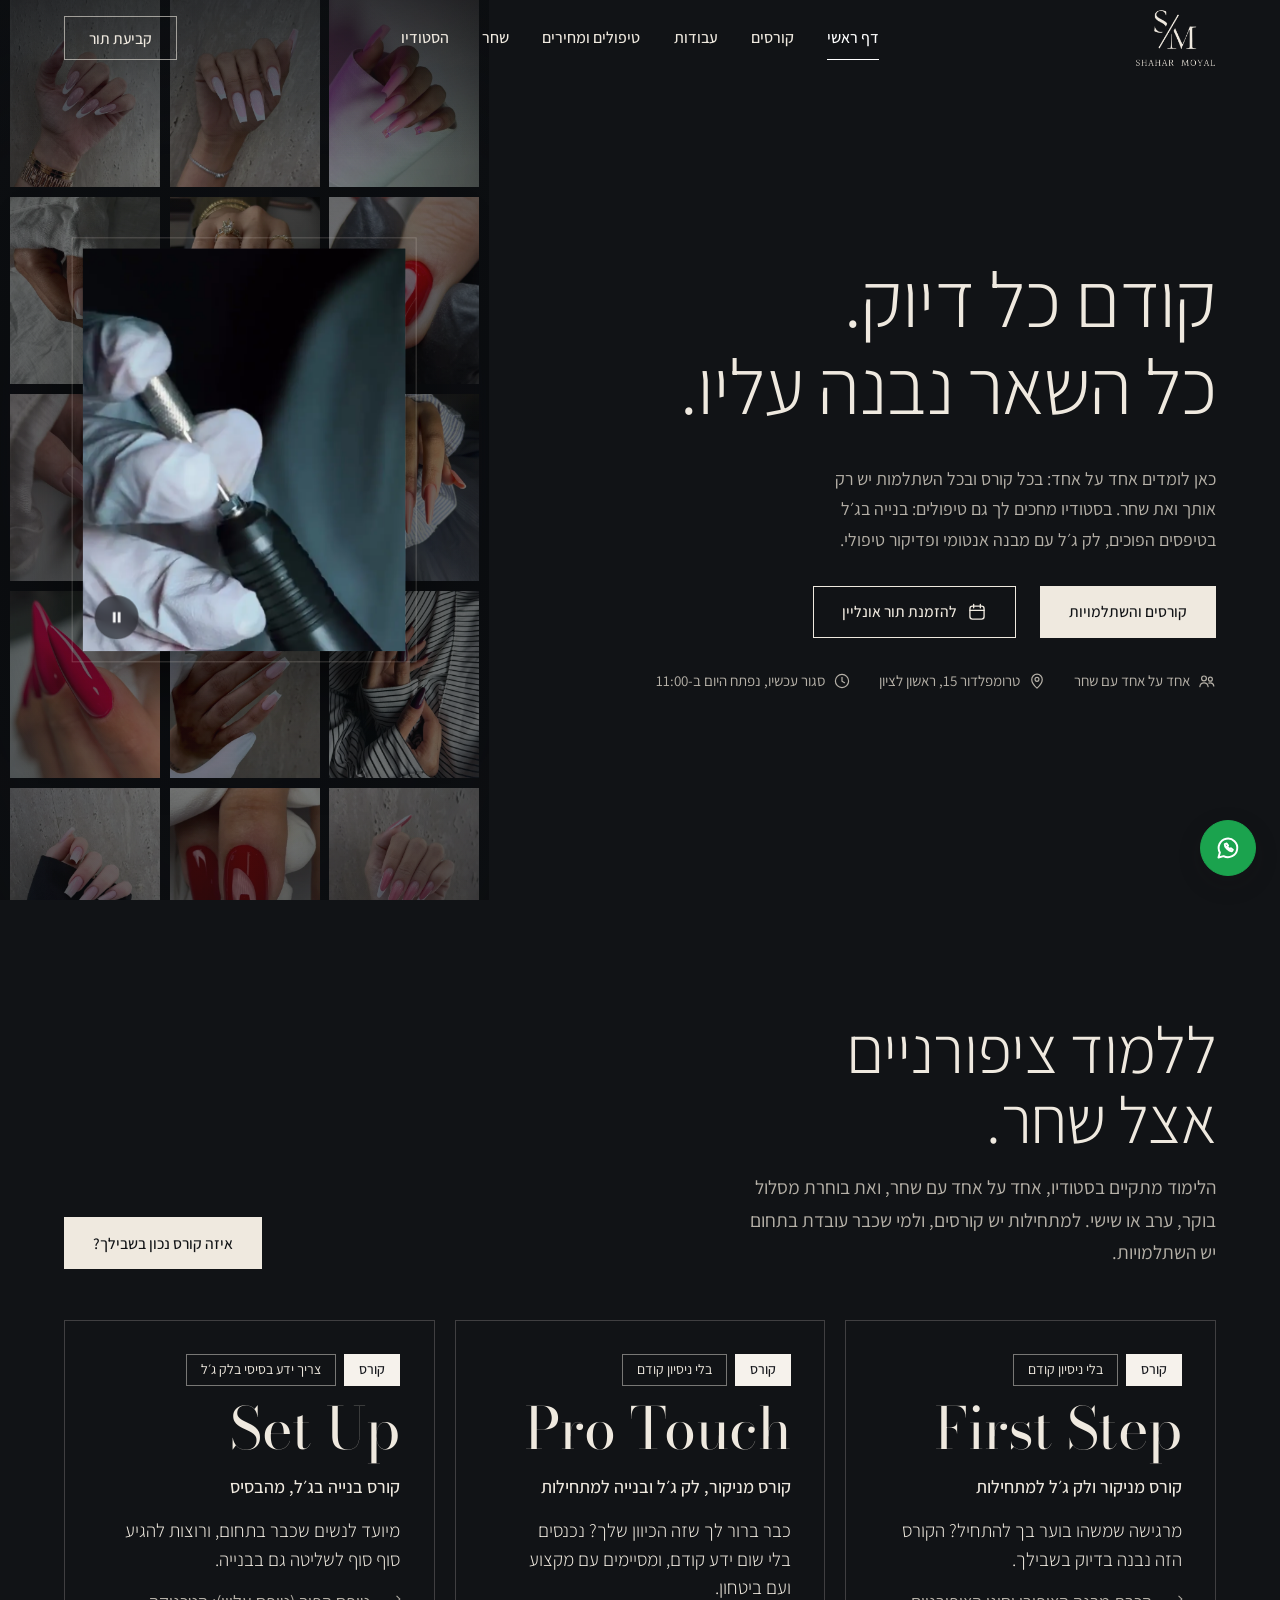
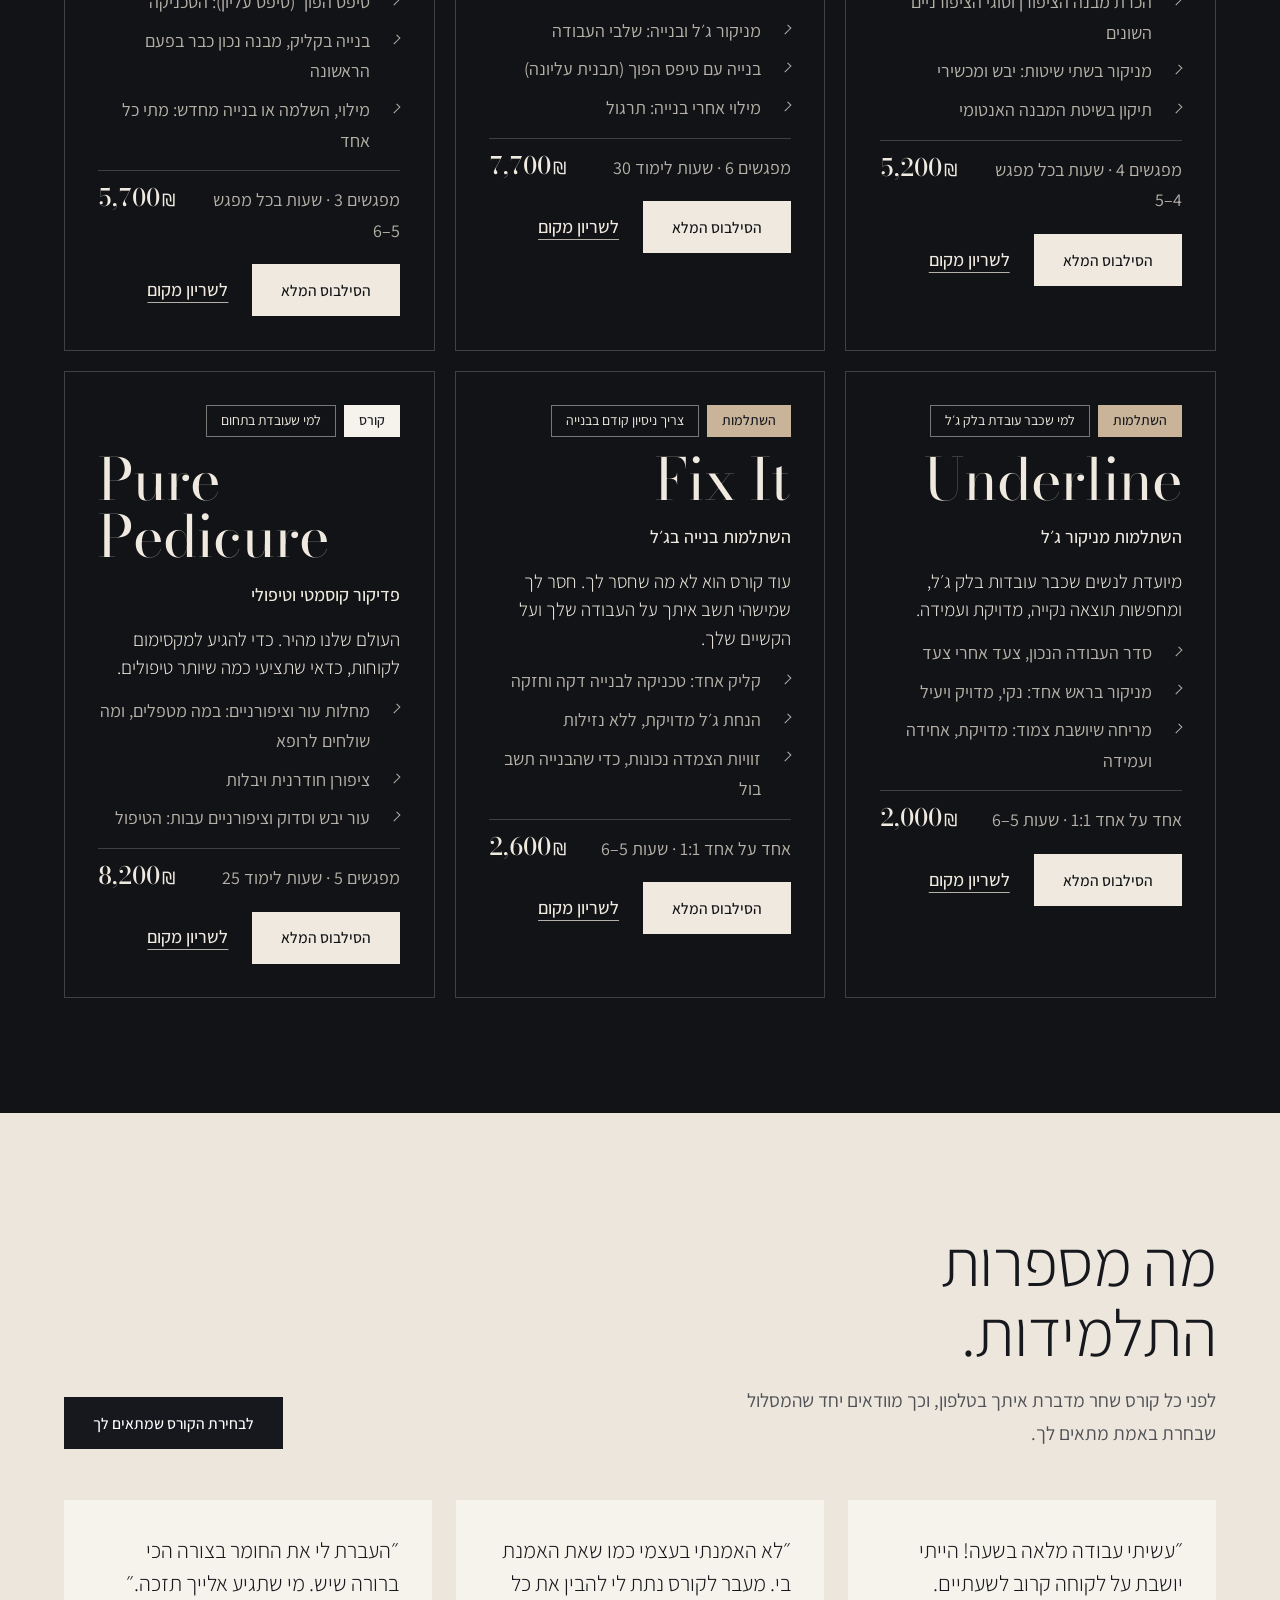
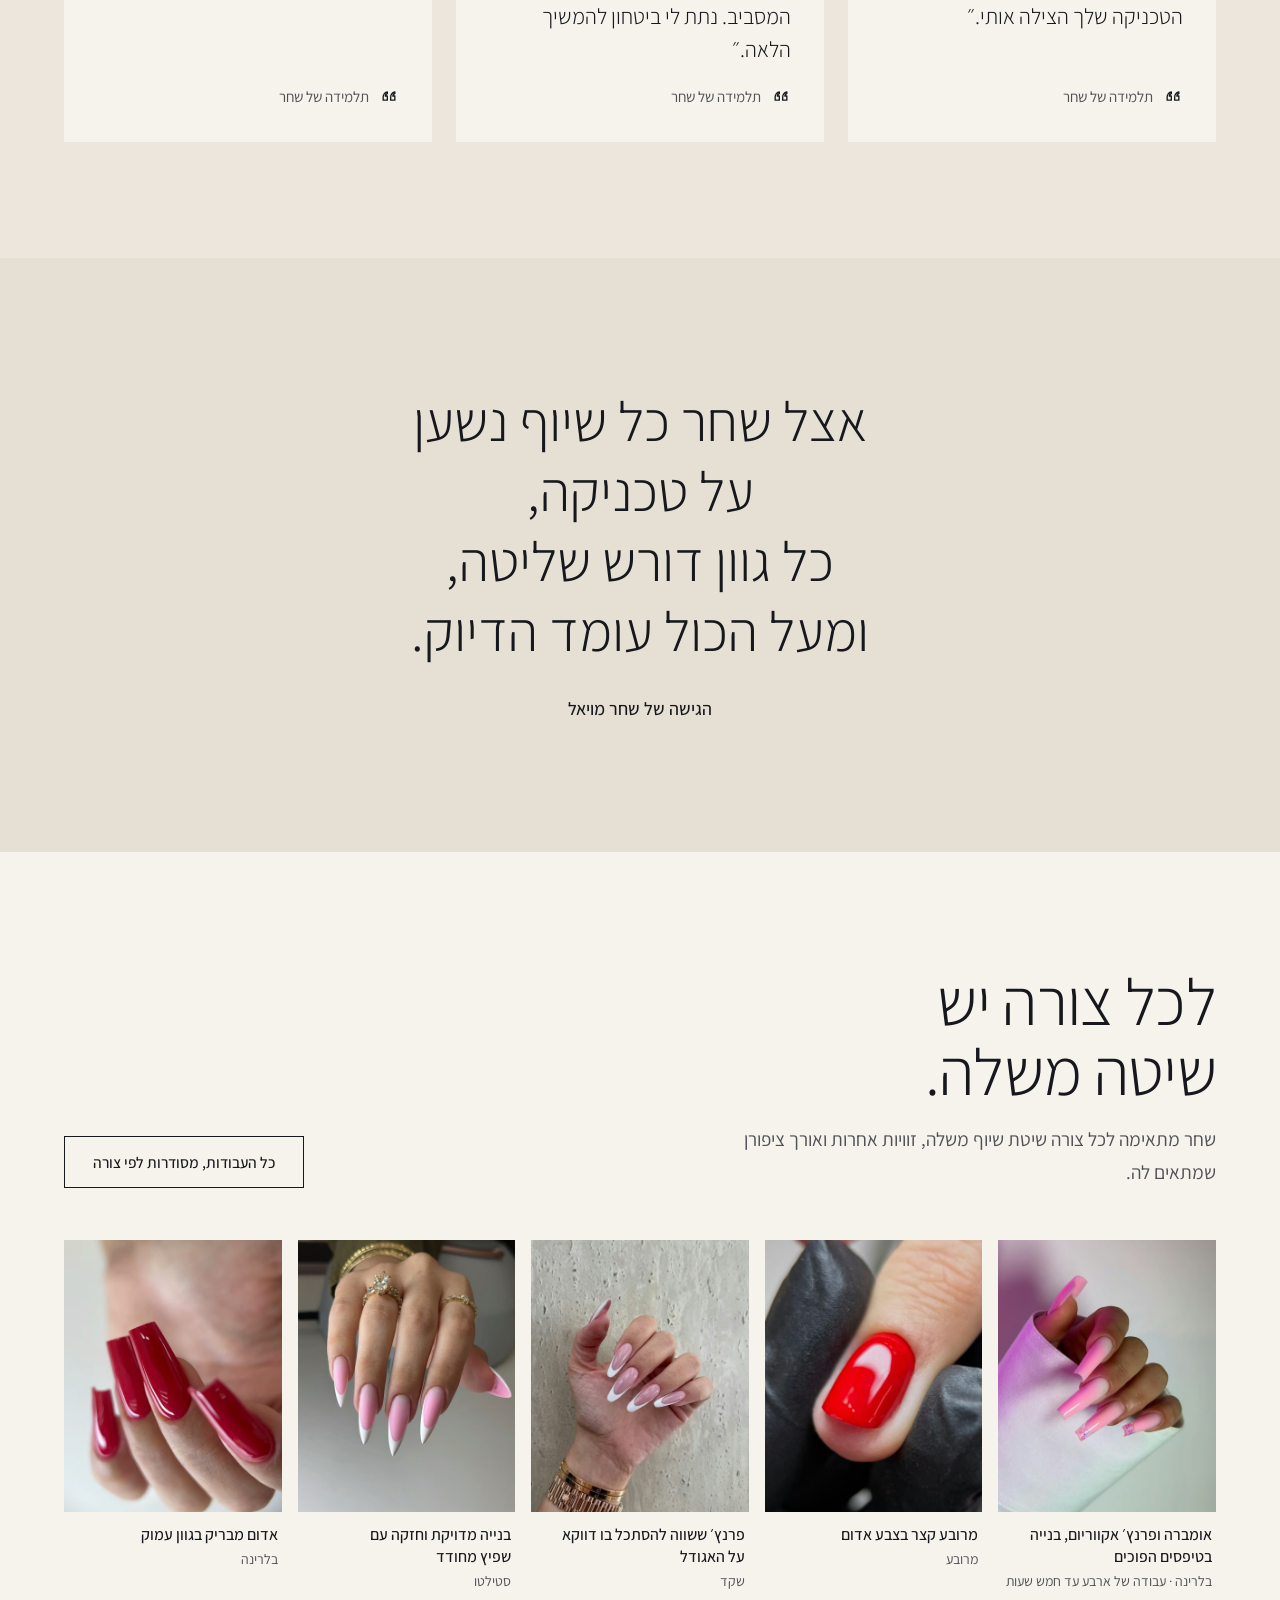
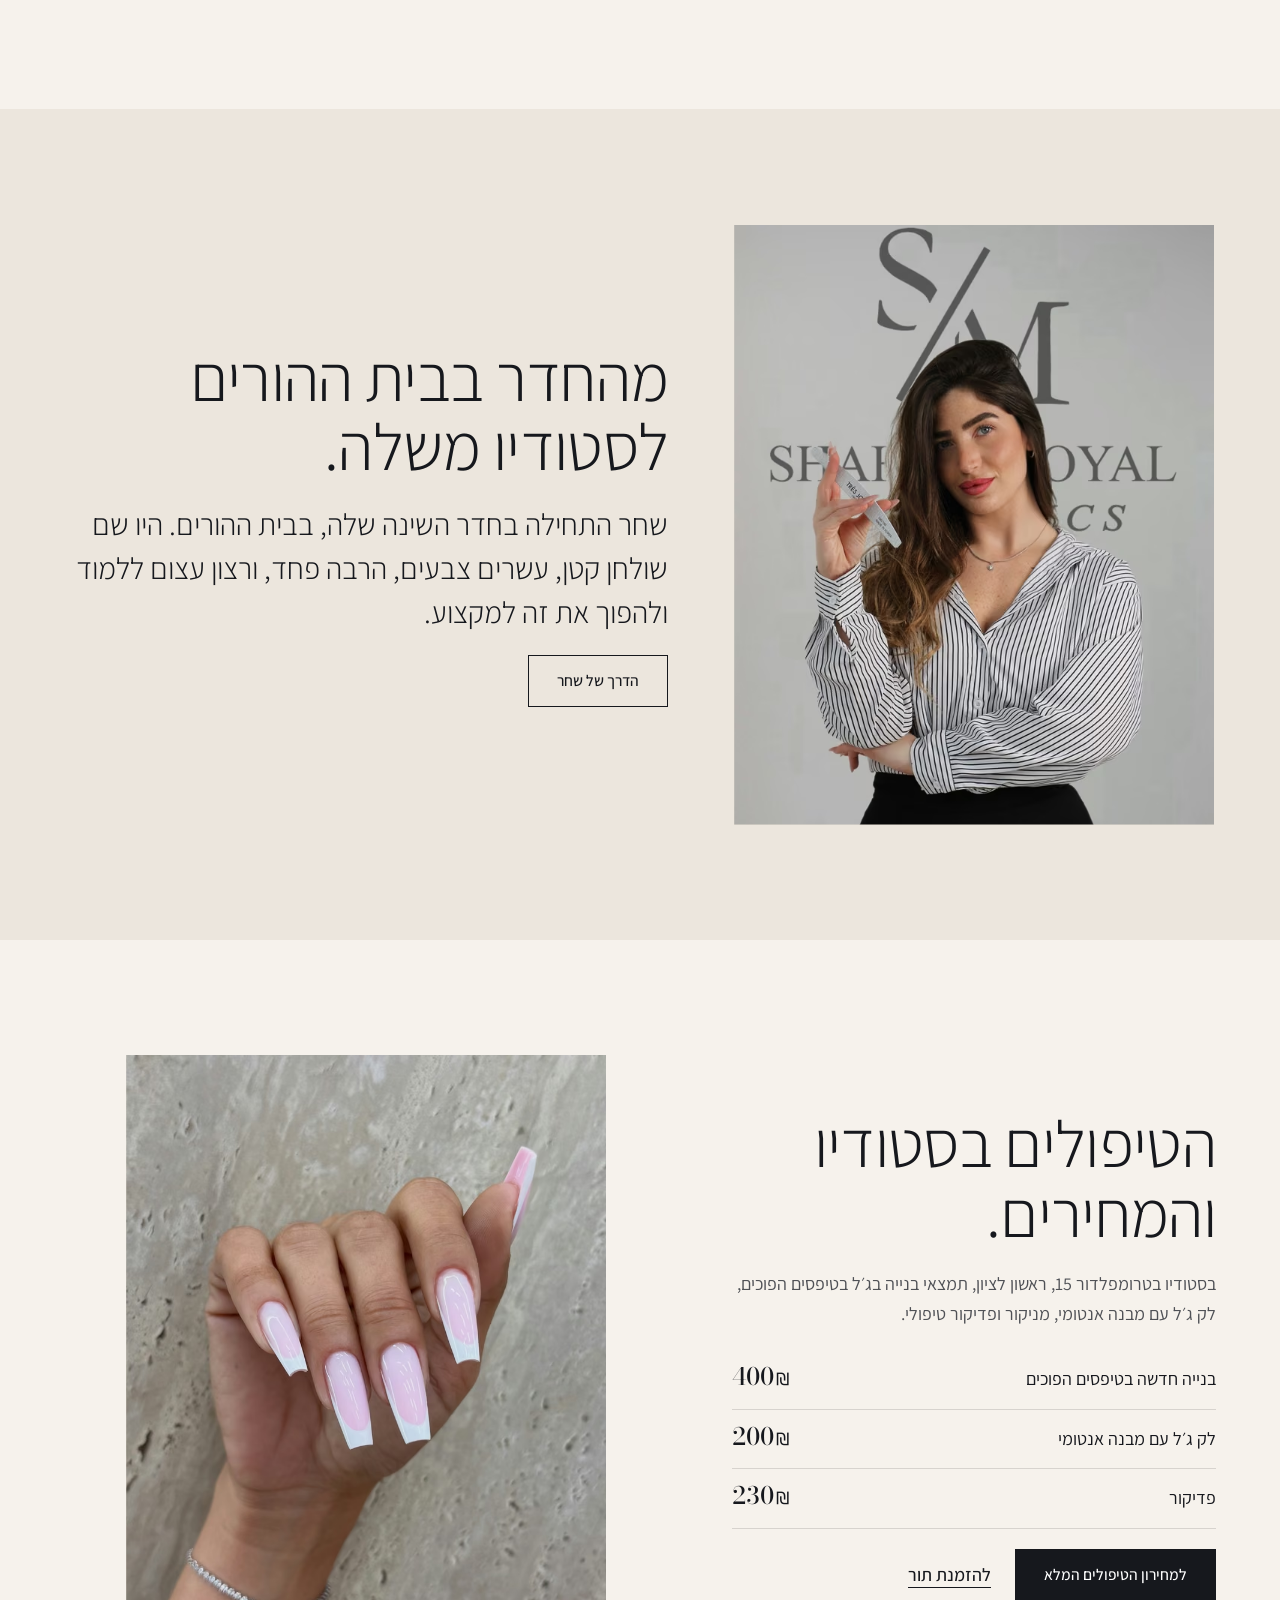
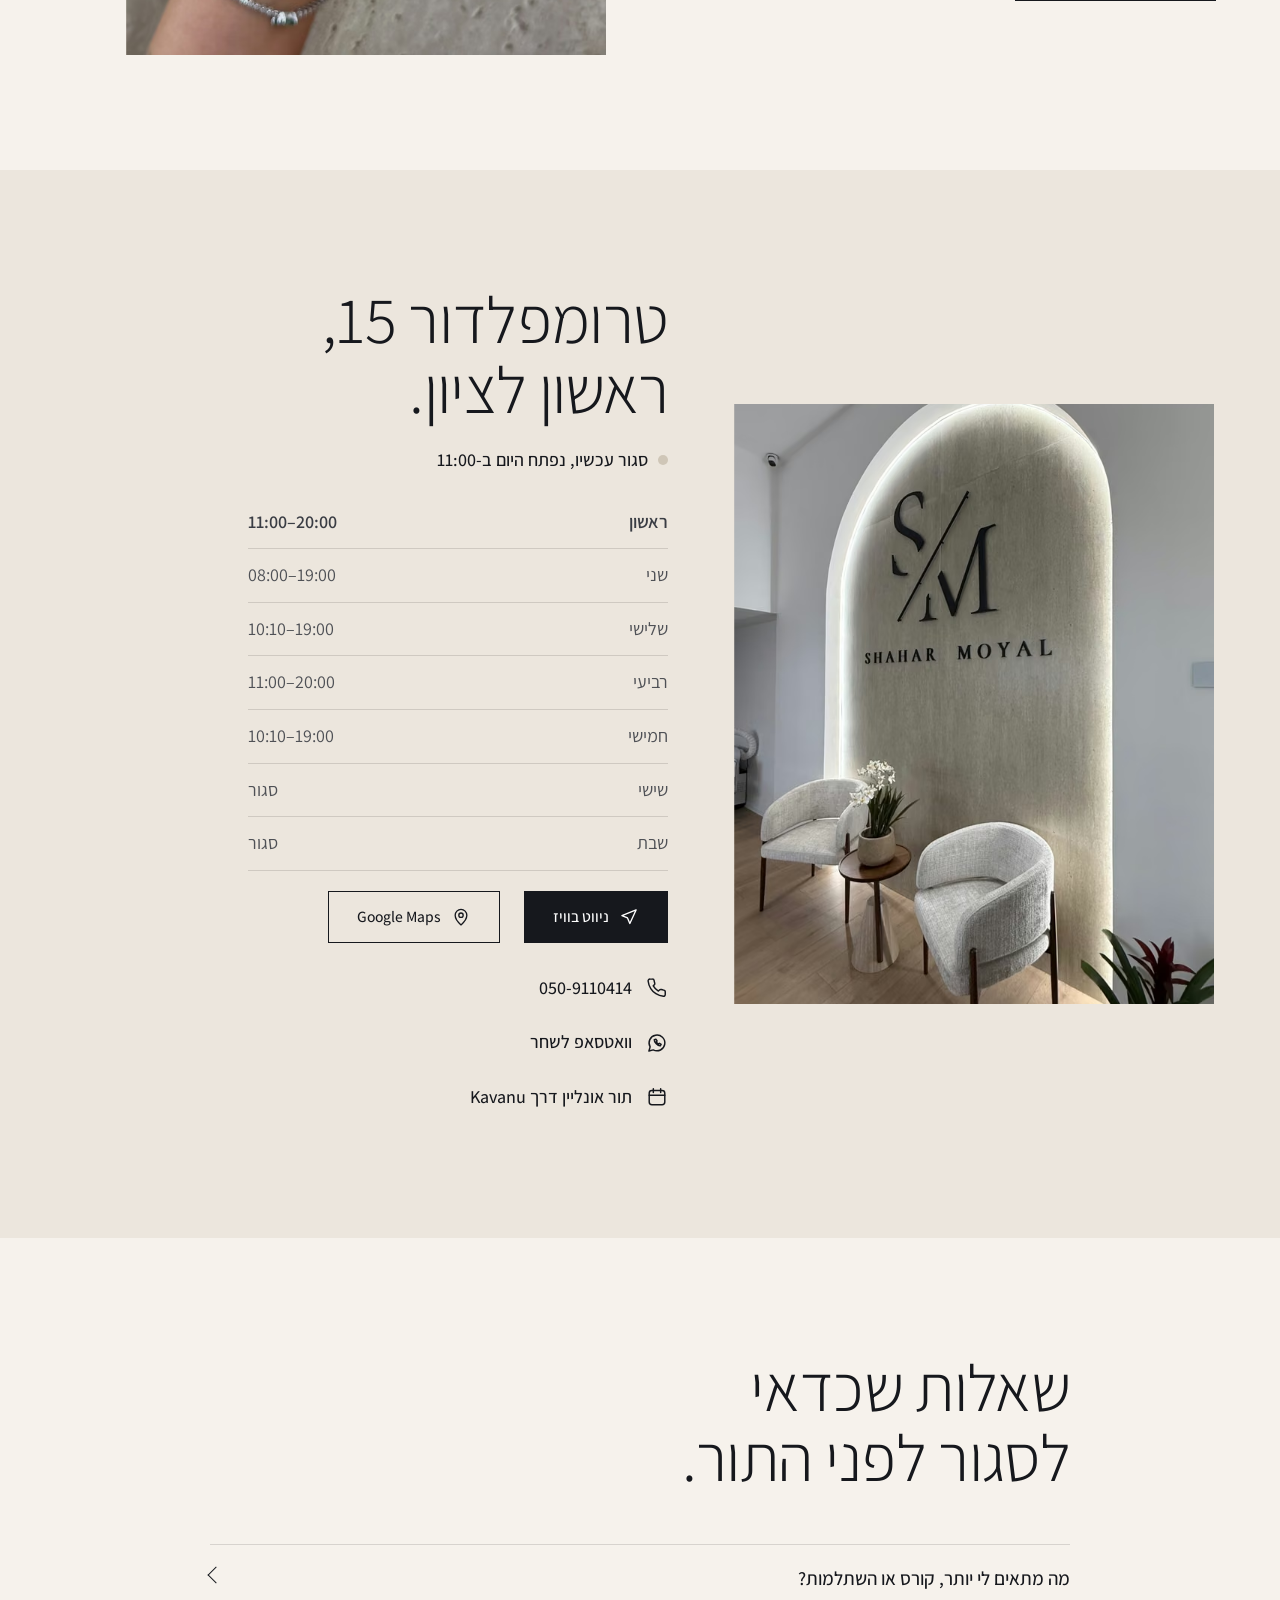
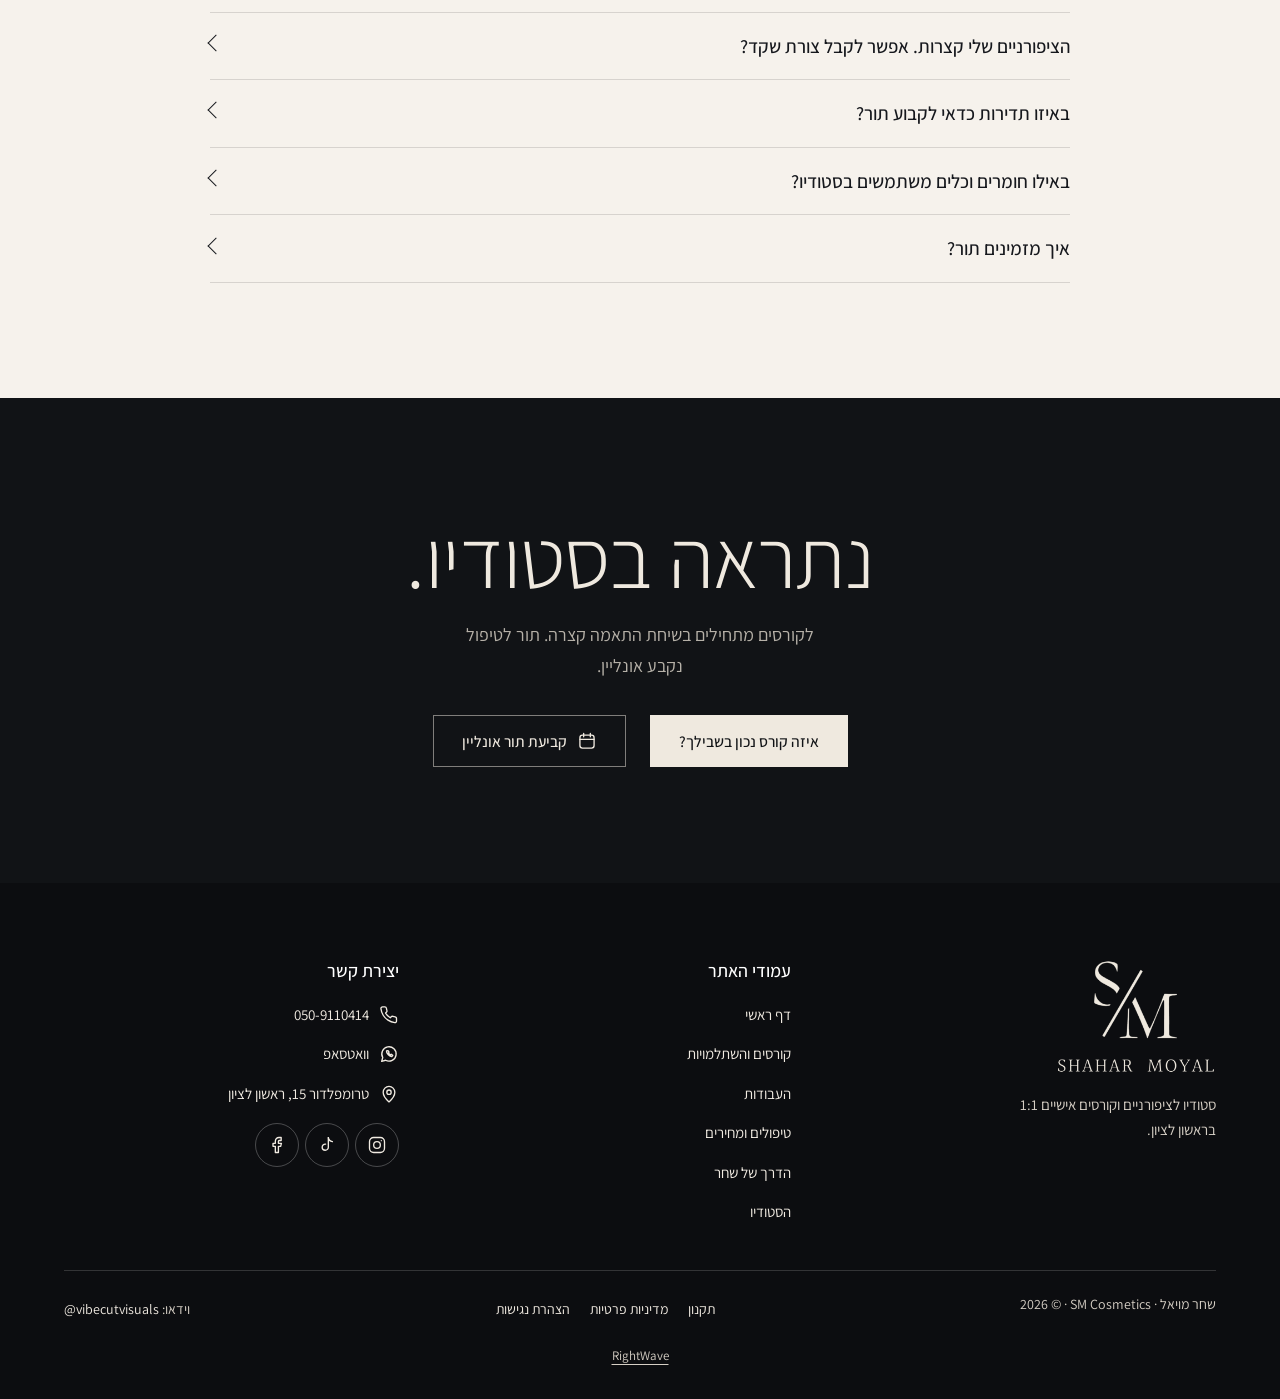
==== index.html @ 18590444 "Hero film from the videographer's original reel Co-Authored-By: Claude Opus 5.5 <noreply@anthropic.c" ====
<!doctype html>
<html lang="he" dir="rtl">
<head>
<meta charset="utf-8">
<meta name="viewport" content="width=device-width, initial-scale=1, viewport-fit=cover">
<meta http-equiv="Content-Security-Policy" content="default-src 'self'; script-src 'self'; style-src 'self' 'unsafe-inline'; img-src 'self' data:; font-src 'self'; media-src 'self'; connect-src 'self'; object-src 'none'; base-uri 'self'; form-action 'self'; frame-src 'none'; upgrade-insecure-requests">
<meta name="referrer" content="strict-origin-when-cross-origin">
<title>קורס ציפורניים ובניית ציפורניים בראשון לציון | שחר מויאל</title>
<meta name="description" content="קורס ציפורניים אישי אחד על אחד ובניית ציפורניים בראשון לציון, בסטודיו של שחר מויאל בטרומפלדור 15: בנייה בג׳ל, לק ג׳ל עם מבנה אנטומי, פדיקור טיפולי והשתלמויות.">
<meta name="robots" content="noindex, nofollow">
<link rel="canonical" href="https://shahar-moyal.1wp.site/">
<meta property="og:type" content="website">
<meta property="og:locale" content="he_IL">
<meta property="og:title" content="קורס ציפורניים ובניית ציפורניים בראשון לציון | שחר מויאל">
<meta property="og:description" content="קורס ציפורניים אישי אחד על אחד ובניית ציפורניים בראשון לציון, בסטודיו של שחר מויאל בטרומפלדור 15: בנייה בג׳ל, לק ג׳ל עם מבנה אנטומי, פדיקור טיפולי והשתלמויות.">
<meta property="og:url" content="https://shahar-moyal.1wp.site/">
<meta property="og:image" content="https://shahar-moyal.1wp.site/assets/brand/og.jpg">
<meta property="og:image:width" content="1200">
<meta property="og:image:height" content="630">
<meta name="theme-color" content="#111316">
<link rel="icon" href="assets/brand/icon-64.png" type="image/png">
<link rel="apple-touch-icon" href="assets/brand/icon-180.png">
<link rel="stylesheet" href="styles.css?v=31">
<link rel="preload" as="image" href="assets/video/studio-film-poster.webp" type="image/webp" fetchpriority="high">
<script src="boot.js?v=31"></script>
<script type="application/ld+json">{"@context": "https://schema.org", "@graph": [{"@type": "NailSalon", "@id": "https://shahar-moyal.1wp.site/#studio", "name": "שחר מויאל SM Cosmetics", "alternateName": "Shahar Moyal", "image": "https://shahar-moyal.1wp.site/assets/brand/og.jpg", "url": "https://shahar-moyal.1wp.site/", "telephone": "+972-50-911-0414", "priceRange": "₪₪", "address": {"@type": "PostalAddress", "streetAddress": "טרומפלדור 15", "addressLocality": "ראשון לציון", "addressCountry": "IL"}, "openingHoursSpecification": [{"@type": "OpeningHoursSpecification", "dayOfWeek": "Sunday", "opens": "11:00", "closes": "20:00"}, {"@type": "OpeningHoursSpecification", "dayOfWeek": "Monday", "opens": "08:00", "closes": "19:00"}, {"@type": "OpeningHoursSpecification", "dayOfWeek": "Tuesday", "opens": "10:10", "closes": "19:00"}, {"@type": "OpeningHoursSpecification", "dayOfWeek": "Wednesday", "opens": "11:00", "closes": "20:00"}, {"@type": "OpeningHoursSpecification", "dayOfWeek": "Thursday", "opens": "10:10", "closes": "19:00"}], "sameAs": ["https://www.instagram.com/shahar_moyal_sm/", "https://www.facebook.com/moyal850/", "https://www.tiktok.com/@shaharmoyalsm", "https://kavanu.co/sm-cosmetics"]}, {"@type": "Course", "name": "First Step", "description": "קורס למתחילות בלימוד אישי 1:1, מניקור לק ג׳ל ומבנה אנטומי, ב-4 מפגשים.", "inLanguage": "he", "provider": {"@id": "https://shahar-moyal.1wp.site/#studio"}, "offers": {"@type": "Offer", "category": "Paid", "price": "5200", "priceCurrency": "ILS"}}, {"@type": "Course", "name": "Pro Touch", "description": "קורס מורחב למתחילות בלימוד אישי 1:1, מניקור, לק ג׳ל ובניית ציפורניים בג׳ל, ב-6 מפגשים ו-30 שעות.", "inLanguage": "he", "provider": {"@id": "https://shahar-moyal.1wp.site/#studio"}, "offers": {"@type": "Offer", "category": "Paid", "price": "7700", "priceCurrency": "ILS"}}, {"@type": "Course", "name": "Set Up", "description": "קורס בנייה בג׳ל בלימוד אישי 1:1, מיועד למי שכבר עובדת עם לק ג׳ל, ב-3 מפגשים.", "inLanguage": "he", "provider": {"@id": "https://shahar-moyal.1wp.site/#studio"}, "offers": {"@type": "Offer", "category": "Paid", "price": "5700", "priceCurrency": "ILS"}}, {"@type": "Course", "name": "Underline", "description": "השתלמות במניקור ג׳ל למקצועיות, בלימוד אישי 1:1, באורך 5 עד 6 שעות.", "inLanguage": "he", "provider": {"@id": "https://shahar-moyal.1wp.site/#studio"}, "offers": {"@type": "Offer", "category": "Paid", "price": "2000", "priceCurrency": "ILS"}}, {"@type": "Course", "name": "Fix It", "description": "השתלמות בבנייה בג׳ל למקצועיות, בלימוד אישי 1:1, באורך 5 עד 6 שעות.", "inLanguage": "he", "provider": {"@id": "https://shahar-moyal.1wp.site/#studio"}, "offers": {"@type": "Offer", "category": "Paid", "price": "2600", "priceCurrency": "ILS"}}, {"@type": "Course", "name": "Pure Pedicure", "description": "קורס פדיקור קוסמטי וטיפולי בלימוד אישי 1:1, ב-5 מפגשים ו-25 שעות.", "inLanguage": "he", "provider": {"@id": "https://shahar-moyal.1wp.site/#studio"}, "offers": {"@type": "Offer", "category": "Paid", "price": "8200", "priceCurrency": "ILS"}}, {"@type": "FAQPage", "mainEntity": [{"@type": "Question", "name": "מה מתאים לי יותר, קורס או השתלמות?", "acceptedAnswer": {"@type": "Answer", "text": "למי שמתחילה מאפס שחר ממליצה על קורס בלבד. השתלמות נועדה למי שכבר עובדת בתחום ורוצה להשתפר. הלימוד תמיד מתקיים בסטודיו, אחד על אחד, ואפשר לבחור מסלול בוקר, ערב או שישי."}}, {"@type": "Question", "name": "הציפורניים שלי קצרות. אפשר לקבל צורת שקד?", "acceptedAnswer": {"@type": "Answer", "text": "כשהציפורן קצרה, אין הרבה מרחב לשנות את הצורה שלה. כדי שתיראה צרה יותר צריך לשייף את הקירות התומכים, ואז היא נחלשת ופחות יציבה. לכן שחר תציע לך שתי אפשרויות: להישאר באורך קצר ובריא, או לעשות בנייה שמעניקה מראה ארוך בדרך הנכונה."}}, {"@type": "Question", "name": "באיזו תדירות כדאי לקבוע תור?", "acceptedAnswer": {"@type": "Answer", "text": "ג׳ל ברגליים מחדשים כל 3 עד 4 שבועות. בבנייה, מועד החידוש נקבע לפי המבנה של הציפורן שלך. מבחינת שחר, המטרה של בנייה היא לא להחזיק איתה כמה שיותר זמן, אלא לשמור לאורך זמן על ציפורן שלמה, יציבה ומקצועית."}}, {"@type": "Question", "name": "באילו חומרים וכלים משתמשים בסטודיו?", "acceptedAnswer": {"@type": "Answer", "text": "בסטודיו משתמשים אך ורק בחומרים שנרכשים בישראל ומגיעים עם אישורים, פיקוח ואחריות. כל סט כלים מחוטא ומעוקר, והוא נפתח רק מול העיניים שלך."}}, {"@type": "Question", "name": "איך מזמינים תור?", "acceptedAnswer": {"@type": "Answer", "text": "אפשר להזמין תור אונליין ב-Kavanu, לשלוח הודעה בוואטסאפ או להתקשר למספר 050-9110414."}}]}]}</script>
</head>
<body>
<a class="skip" href="#main">דילוג לתוכן</a>
<header class="bar bar--over" data-bar>
  <div class="wrap bar__in">
    <button class="menu-btn" type="button" aria-expanded="false" aria-controls="sheet" aria-label="תפריט" data-menu><svg class="" viewBox="0 0 24 24" aria-hidden="true"><path d="M4 8h16M4 16h16"/></svg></button>
    <a class="brand" href="index.html" aria-label="שחר מויאל, לדף הבית"><img class="brand__dark" src="assets/brand/logo-dark.png" width="1152" height="824" alt=""><img class="brand__light" src="assets/brand/logo-light.png" width="1152" height="824" alt=""></a>
    <nav class="nav" aria-label="ראשי"><a href="index.html" aria-current="page">דף ראשי</a><a href="academy.html">קורסים</a><a href="work.html">עבודות</a><a href="treatments.html">טיפולים ומחירים</a><a href="about.html">שחר</a><a href="index.html#visit">הסטודיו</a></nav>
    <div class="bar__end"><a class="btn btn--sm bar__book" href="https://kavanu.co/sm-cosmetics" target="_blank" rel="noopener" aria-label="קביעת תור"><svg class="ico" viewBox="0 0 24 24" aria-hidden="true"><rect x="3.5" y="5" width="17" height="15.5" rx="3"/><path d="M3.5 10h17M8 3v4M16 3v4"/></svg><span>קביעת תור</span></a></div>
  </div>
</header>
<div class="sheet" id="sheet" hidden data-sheet>
  <nav class="sheet__nav" aria-label="תפריט"><a href="index.html" aria-current="page">דף ראשי</a><a href="academy.html">קורסים והשתלמויות</a><a href="work.html">העבודות</a><a href="treatments.html">טיפולים ומחירים</a><a href="about.html">הדרך של שחר</a><a href="index.html#visit">הסטודיו</a></nav>
  <div class="sheet__end">
    <a class="btn btn--red" href="https://kavanu.co/sm-cosmetics" target="_blank" rel="noopener"><svg class="ico" viewBox="0 0 24 24" aria-hidden="true"><rect x="3.5" y="5" width="17" height="15.5" rx="3"/><path d="M3.5 10h17M8 3v4M16 3v4"/></svg>קביעת תור אונליין</a>
    <a class="btn" href="https://wa.me/972509110414" target="_blank" rel="noopener"><svg class="ico" viewBox="0 0 24 24" aria-hidden="true"><path d="M3.2 20.8l1.3-4.6a8.6 8.6 0 1 1 3.4 3.3z"/><path d="M9 8.4c-.3 2.7 3.9 6.9 6.6 6.6l.9-1.4-1.8-1.3-.9.8c-1-.5-2-1.5-2.5-2.5l.8-.9-1.3-1.8z"/></svg>וואטסאפ</a>
    <p class="sheet__meta">טרומפלדור 15, ראשון לציון · <a href="tel:+972509110414"><bdi>050-9110414</bdi></a></p>
  </div>
</div>
<main id="main">

<section class="hero" id="top">
  <div class="wrap hero__in">
    <div class="hero__copy">
      <h1 class="h1"><span class="sr">שחר מויאל, קורס ציפורניים אישי ובניית ציפורניים בסטודיו בראשון לציון. </span><span class="ln"><span>קודם כל דיוק.</span></span> <span class="ln"><span>כל השאר נבנה עליו.</span></span></h1>
      <p class="hero__lead">כאן לומדים אחד על אחד: בכל קורס ובכל השתלמות יש רק אותך ואת שחר. בסטודיו מחכים לך גם טיפולים: בנייה בג׳ל בטיפסים הפוכים, לק ג׳ל עם מבנה אנטומי ופדיקור טיפולי.</p>
      <div class="go" data-door>
        <a class="btn btn--light" href="academy.html">קורסים והשתלמויות</a>
        <a class="btn btn--ghost" href="https://kavanu.co/sm-cosmetics" target="_blank" rel="noopener"><svg class="ico" viewBox="0 0 24 24" aria-hidden="true"><rect x="3.5" y="5" width="17" height="15.5" rx="3"/><path d="M3.5 10h17M8 3v4M16 3v4"/></svg>להזמנת תור אונליין</a>
      </div>
      <ul class="hero__meta" role="list">
        <li><svg class="ico" viewBox="0 0 24 24" aria-hidden="true"><circle cx="8" cy="8.5" r="3.2"/><circle cx="16.5" cy="9.5" r="2.6"/><path d="M2.5 19.5c.4-3.2 2.7-5 5.5-5s5.1 1.8 5.5 5M14.5 14.8c.6-.2 1.3-.3 2-.3 2.3 0 4.200 1.500 4.600 4.200"/></svg>אחד על אחד עם שחר</li>
        <li><svg class="ico" viewBox="0 0 24 24" aria-hidden="true"><path d="M12 21.5s7-6.2 7-11.6a7 7 0 1 0-14 0c0 5.4 7 11.6 7 11.6z"/><circle cx="12" cy="9.8" r="2.6"/></svg>טרומפלדור 15, ראשון לציון</li>
        <li><svg class="ico" viewBox="0 0 24 24" aria-hidden="true"><circle cx="12" cy="12" r="8.8"/><path d="M12 7v5.2l3.4 2"/></svg><span data-open hidden></span></li>
      </ul>
    </div>
    <div class="hero__film">
      <div class="hero__wall" aria-hidden="true"><div class="wall__col"><img src="assets/img/nails-aquarium-480.webp" width="480" height="600" alt="" loading="lazy" decoding="async"><img src="assets/img/nails-red-short-480.webp" width="480" height="600" alt="" loading="lazy" decoding="async"><img src="assets/img/nails-coral-480.webp" width="480" height="600" alt="" loading="lazy" decoding="async"><img src="assets/img/nails-purple-480.webp" width="480" height="600" alt="" loading="lazy" decoding="async"><img src="assets/img/nails-pink-french-480.webp" width="480" height="600" alt="" loading="lazy" decoding="async"><img src="assets/img/nails-nude-almond-480.webp" width="480" height="600" alt="" loading="lazy" decoding="async"><img src="assets/img/nails-aquarium-480.webp" width="480" height="600" alt="" loading="lazy" decoding="async"><img src="assets/img/nails-red-short-480.webp" width="480" height="600" alt="" loading="lazy" decoding="async"><img src="assets/img/nails-coral-480.webp" width="480" height="600" alt="" loading="lazy" decoding="async"><img src="assets/img/nails-purple-480.webp" width="480" height="600" alt="" loading="lazy" decoding="async"><img src="assets/img/nails-pink-french-480.webp" width="480" height="600" alt="" loading="lazy" decoding="async"><img src="assets/img/nails-nude-almond-480.webp" width="480" height="600" alt="" loading="lazy" decoding="async"></div><div class="wall__col"><img src="assets/img/nails-white-tips-480.webp" width="480" height="600" alt="" loading="lazy" decoding="async"><img src="assets/img/nails-pink-french-stiletto-480.webp" width="480" height="600" alt="" loading="lazy" decoding="async"><img src="assets/img/nails-red-gloss-480.webp" width="480" height="600" alt="" loading="lazy" decoding="async"><img src="assets/img/nails-french-almond-480.webp" width="480" height="600" alt="" loading="lazy" decoding="async"><img src="assets/img/nails-red-long-480.webp" width="480" height="600" alt="" loading="lazy" decoding="async"><img src="assets/img/nails-yellow-480.webp" width="480" height="600" alt="" loading="lazy" decoding="async"><img src="assets/img/nails-white-tips-480.webp" width="480" height="600" alt="" loading="lazy" decoding="async"><img src="assets/img/nails-pink-french-stiletto-480.webp" width="480" height="600" alt="" loading="lazy" decoding="async"><img src="assets/img/nails-red-gloss-480.webp" width="480" height="600" alt="" loading="lazy" decoding="async"><img src="assets/img/nails-french-almond-480.webp" width="480" height="600" alt="" loading="lazy" decoding="async"><img src="assets/img/nails-red-long-480.webp" width="480" height="600" alt="" loading="lazy" decoding="async"><img src="assets/img/nails-yellow-480.webp" width="480" height="600" alt="" loading="lazy" decoding="async"></div><div class="wall__col"><img src="assets/img/nails-thumb-480.webp" width="480" height="600" alt="" loading="lazy" decoding="async"><img src="assets/img/nails-square-french-480.webp" width="480" height="600" alt="" loading="lazy" decoding="async"><img src="assets/img/nails-nude-long-480.webp" width="480" height="600" alt="" loading="lazy" decoding="async"><img src="assets/img/nails-fuchsia-480.webp" width="480" height="600" alt="" loading="lazy" decoding="async"><img src="assets/img/nails-french-ombre-480.webp" width="480" height="600" alt="" loading="lazy" decoding="async"><img src="assets/img/nails-matte-480.webp" width="480" height="600" alt="" loading="lazy" decoding="async"><img src="assets/img/nails-thumb-480.webp" width="480" height="600" alt="" loading="lazy" decoding="async"><img src="assets/img/nails-square-french-480.webp" width="480" height="600" alt="" loading="lazy" decoding="async"><img src="assets/img/nails-nude-long-480.webp" width="480" height="600" alt="" loading="lazy" decoding="async"><img src="assets/img/nails-fuchsia-480.webp" width="480" height="600" alt="" loading="lazy" decoding="async"><img src="assets/img/nails-french-ombre-480.webp" width="480" height="600" alt="" loading="lazy" decoding="async"><img src="assets/img/nails-matte-480.webp" width="480" height="600" alt="" loading="lazy" decoding="async"></div></div>
      <div class="hero__vid">
      <video data-film muted loop playsinline preload="none" poster="assets/video/studio-film-poster.webp" aria-label="סרטון מהסטודיו: שחר מויאל בעבודה, שיוף, מניקור ובניית ג׳ל">
        <source src="assets/video/studio-film.mp4" type="video/mp4">
      </video>
      <button class="film-toggle" type="button" data-film-toggle aria-pressed="false"><span class="sr">עצירת הסרטון</span><svg class="i-pause" viewBox="0 0 24 24" aria-hidden="true"><path d="M7 5h3.5v14H7zM13.5 5H17v14h-3.5z"/></svg><svg class="i-play" viewBox="0 0 24 24" aria-hidden="true"><path d="M8 5l11 7-11 7z"/></svg></button>
      </div>
    </div>
  </div>
</section>

<section class="sec dark" id="courses" aria-labelledby="courses-t">
  <div class="wrap">
    <header class="sec__head sec__head--row">
      <div style="display:grid;gap:16px;max-width:60ch">
        <h2 class="h2" id="courses-t">ללמוד ציפורניים אצל שחר.</h2>
        <p class="lead">הלימוד מתקיים בסטודיו, אחד על אחד עם שחר, ואת בוחרת מסלול בוקר, ערב או שישי. למתחילות יש קורסים, ולמי שכבר עובדת בתחום יש השתלמויות.</p>
      </div>
      <a class="btn btn--light" href="academy.html#finder">איזה קורס נכון בשבילך?</a>
    </header>
    <div class="ncards"><article class="ncard">
  <p class="tags"><span class="tag tag--course">קורס</span><span class="tag tag--line">בלי ניסיון קודם</span></p>
  <h3 class="course__n" dir="ltr">First Step</h3>
  <p class="course__sub">קורס מניקור ולק ג׳ל למתחילות</p>
  <p class="ncard__who">מרגישה שמשהו בוער בך להתחיל? הקורס הזה נבנה בדיוק בשבילך.</p>
  <ul class="ticks"><li>הכרת מבנה הציפורן וסוגי הציפורניים השונים</li><li>מניקור בשתי שיטות: יבש ומכשירי</li><li>תיקון בשיטת המבנה האנטומי</li></ul>
  <p class="ncard__meta"><span>מפגשים 4 · שעות בכל מפגש 4–5</span><bdi class="price">5,200<small>₪</small></bdi></p>
  <div class="go">
    <a class="btn btn--light" href="academy.html#first-step">הסילבוס המלא</a>
    <a class="link" href="https://wa.me/972509110414?text=%D7%94%D7%99%D7%99%20%D7%A9%D7%97%D7%A8%2C%20%D7%94%D7%92%D7%A2%D7%AA%D7%99%20%D7%9E%D7%94%D7%90%D7%AA%D7%A8.%20%D7%90%D7%A9%D7%9E%D7%97%20%D7%9C%D7%A9%D7%A8%D7%99%D7%99%D7%9F%20%D7%9E%D7%A7%D7%95%D7%9D%20%D7%9C-First%20Step." target="_blank" rel="noopener">לשריון מקום</a>
  </div>
</article><article class="ncard">
  <p class="tags"><span class="tag tag--course">קורס</span><span class="tag tag--line">בלי ניסיון קודם</span></p>
  <h3 class="course__n" dir="ltr">Pro Touch</h3>
  <p class="course__sub">קורס מניקור, לק ג׳ל ובנייה למתחילות</p>
  <p class="ncard__who">כבר ברור לך שזה הכיוון שלך? נכנסים בלי שום ידע קודם, ומסיימים עם מקצוע ועם ביטחון.</p>
  <ul class="ticks"><li>מניקור ג׳ל ובנייה: שלבי העבודה</li><li>בנייה עם טיפס הפוך (תבנית עליונה)</li><li>מילוי אחרי בנייה: תרגול</li></ul>
  <p class="ncard__meta"><span>מפגשים 6 · שעות לימוד 30</span><bdi class="price">7,700<small>₪</small></bdi></p>
  <div class="go">
    <a class="btn btn--light" href="academy.html#pro-touch">הסילבוס המלא</a>
    <a class="link" href="https://wa.me/972509110414?text=%D7%94%D7%99%D7%99%20%D7%A9%D7%97%D7%A8%2C%20%D7%94%D7%92%D7%A2%D7%AA%D7%99%20%D7%9E%D7%94%D7%90%D7%AA%D7%A8.%20%D7%90%D7%A9%D7%9E%D7%97%20%D7%9C%D7%A9%D7%A8%D7%99%D7%99%D7%9F%20%D7%9E%D7%A7%D7%95%D7%9D%20%D7%9C-Pro%20Touch." target="_blank" rel="noopener">לשריון מקום</a>
  </div>
</article><article class="ncard">
  <p class="tags"><span class="tag tag--course">קורס</span><span class="tag tag--line">צריך ידע בסיסי בלק ג׳ל</span></p>
  <h3 class="course__n" dir="ltr">Set Up</h3>
  <p class="course__sub">קורס בנייה בג׳ל, מהבסיס</p>
  <p class="ncard__who">מיועד לנשים שכבר בתחום, ורוצות להגיע סוף סוף לשליטה גם בבנייה.</p>
  <ul class="ticks"><li>טיפס הפוך (טיפס עליון): הטכניקה</li><li>בנייה בקליק, מבנה נכון כבר בפעם הראשונה</li><li>מילוי, השלמה או בנייה מחדש: מתי כל אחד</li></ul>
  <p class="ncard__meta"><span>מפגשים 3 · שעות בכל מפגש 5–6</span><bdi class="price">5,700<small>₪</small></bdi></p>
  <div class="go">
    <a class="btn btn--light" href="academy.html#set-up">הסילבוס המלא</a>
    <a class="link" href="https://wa.me/972509110414?text=%D7%94%D7%99%D7%99%20%D7%A9%D7%97%D7%A8%2C%20%D7%94%D7%92%D7%A2%D7%AA%D7%99%20%D7%9E%D7%94%D7%90%D7%AA%D7%A8.%20%D7%90%D7%A9%D7%9E%D7%97%20%D7%9C%D7%A9%D7%A8%D7%99%D7%99%D7%9F%20%D7%9E%D7%A7%D7%95%D7%9D%20%D7%9C-Set%20Up." target="_blank" rel="noopener">לשריון מקום</a>
  </div>
</article><article class="ncard">
  <p class="tags"><span class="tag tag--boost">השתלמות</span><span class="tag tag--line">למי שכבר עובדת בלק ג׳ל</span></p>
  <h3 class="course__n" dir="ltr">Underline</h3>
  <p class="course__sub">השתלמות מניקור ג׳ל</p>
  <p class="ncard__who">מיועדת לנשים שכבר עובדות בלק ג׳ל, ומחפשות תוצאה נקייה, מדויקת ועמידה.</p>
  <ul class="ticks"><li>סדר העבודה הנכון, צעד אחרי צעד</li><li>מניקור בראש אחד: נקי, מדויק ויעיל</li><li>מריחה שיושבת צמוד: מדויקת, אחידה ועמידה</li></ul>
  <p class="ncard__meta"><span>אחד על אחד 1:1 · שעות 5–6</span><bdi class="price">2,000<small>₪</small></bdi></p>
  <div class="go">
    <a class="btn btn--light" href="academy.html#underline">הסילבוס המלא</a>
    <a class="link" href="https://wa.me/972509110414?text=%D7%94%D7%99%D7%99%20%D7%A9%D7%97%D7%A8%2C%20%D7%94%D7%92%D7%A2%D7%AA%D7%99%20%D7%9E%D7%94%D7%90%D7%AA%D7%A8.%20%D7%90%D7%A9%D7%9E%D7%97%20%D7%9C%D7%A9%D7%A8%D7%99%D7%99%D7%9F%20%D7%9E%D7%A7%D7%95%D7%9D%20%D7%9C-Underline." target="_blank" rel="noopener">לשריון מקום</a>
  </div>
</article><article class="ncard">
  <p class="tags"><span class="tag tag--boost">השתלמות</span><span class="tag tag--line">צריך ניסיון קודם בבנייה</span></p>
  <h3 class="course__n" dir="ltr">Fix It</h3>
  <p class="course__sub">השתלמות בנייה בג׳ל</p>
  <p class="ncard__who">עוד קורס הוא לא מה שחסר לך. חסר לך שמישהי תשב איתך על העבודה שלך ועל הקשיים שלך.</p>
  <ul class="ticks"><li>קליק אחד: טכניקה לבנייה דקה וחזקה</li><li>הנחת ג׳ל מדויקת, ללא נזילות</li><li>זוויות הצמדה נכונות, כדי שהבנייה תשב בול</li></ul>
  <p class="ncard__meta"><span>אחד על אחד 1:1 · שעות 5–6</span><bdi class="price">2,600<small>₪</small></bdi></p>
  <div class="go">
    <a class="btn btn--light" href="academy.html#fix-it">הסילבוס המלא</a>
    <a class="link" href="https://wa.me/972509110414?text=%D7%94%D7%99%D7%99%20%D7%A9%D7%97%D7%A8%2C%20%D7%94%D7%92%D7%A2%D7%AA%D7%99%20%D7%9E%D7%94%D7%90%D7%AA%D7%A8.%20%D7%90%D7%A9%D7%9E%D7%97%20%D7%9C%D7%A9%D7%A8%D7%99%D7%99%D7%9F%20%D7%9E%D7%A7%D7%95%D7%9D%20%D7%9C-Fix%20It." target="_blank" rel="noopener">לשריון מקום</a>
  </div>
</article><article class="ncard">
  <p class="tags"><span class="tag tag--course">קורס</span><span class="tag tag--line">למי שעובדת בתחום</span></p>
  <h3 class="course__n" dir="ltr">Pure Pedicure</h3>
  <p class="course__sub">פדיקור קוסמטי וטיפולי</p>
  <p class="ncard__who">העולם שלנו מהיר. כדי להגיע למקסימום לקוחות, כדאי שתציעי כמה שיותר טיפולים.</p>
  <ul class="ticks"><li>מחלות עור וציפורניים: במה מטפלים, ומה שולחים לרופא</li><li>ציפורן חודרנית ויבלות</li><li>עור יבש וסדוק וציפורניים עבות: הטיפול</li></ul>
  <p class="ncard__meta"><span>מפגשים 5 · שעות לימוד 25</span><bdi class="price">8,200<small>₪</small></bdi></p>
  <div class="go">
    <a class="btn btn--light" href="academy.html#pure-pedicure">הסילבוס המלא</a>
    <a class="link" href="https://wa.me/972509110414?text=%D7%94%D7%99%D7%99%20%D7%A9%D7%97%D7%A8%2C%20%D7%94%D7%92%D7%A2%D7%AA%D7%99%20%D7%9E%D7%94%D7%90%D7%AA%D7%A8.%20%D7%90%D7%A9%D7%9E%D7%97%20%D7%9C%D7%A9%D7%A8%D7%99%D7%99%D7%9F%20%D7%9E%D7%A7%D7%95%D7%9D%20%D7%9C-Pure%20Pedicure." target="_blank" rel="noopener">לשריון מקום</a>
  </div>
</article></div>
  </div>
</section>

<section class="sec sec--mist" aria-labelledby="voices-t">
  <div class="wrap">
    <header class="sec__head sec__head--row">
      <div style="display:grid;gap:16px;max-width:60ch">
        <h2 class="h2" id="voices-t">מה מספרות התלמידות.</h2>
        <p class="lead">לפני כל קורס שחר מדברת איתך בטלפון, וכך מוודאים יחד שהמסלול שבחרת באמת מתאים לך.</p>
      </div>
      <a class="btn btn--red" href="academy.html#finder">לבחירת הקורס שמתאים לך</a>
    </header>
    <div class="voices"><figure class="voice"><blockquote>״עשיתי עבודה מלאה בשעה! הייתי יושבת על לקוחה קרוב לשעתיים. הטכניקה שלך הצילה אותי.״</blockquote><figcaption><svg class="ico" viewBox="0 0 24 24" aria-hidden="true"><path d="M10 7c-3 .8-5 3-5 6.500V17h5v-5H7.500c.2-1.600 1.100-2.600 2.500-3zM19 7c-3 .8-5 3-5 6.500V17h5v-5h-2.500c.2-1.600 1.100-2.600 2.500-3z"/></svg>תלמידה של שחר</figcaption></figure><figure class="voice"><blockquote>״לא האמנתי בעצמי כמו שאת האמנת בי. מעבר לקורס נתת לי להבין את כל המסביב. נתת לי ביטחון להמשיך הלאה.״</blockquote><figcaption><svg class="ico" viewBox="0 0 24 24" aria-hidden="true"><path d="M10 7c-3 .8-5 3-5 6.500V17h5v-5H7.500c.2-1.600 1.100-2.600 2.500-3zM19 7c-3 .8-5 3-5 6.500V17h5v-5h-2.500c.2-1.600 1.100-2.600 2.500-3z"/></svg>תלמידה של שחר</figcaption></figure><figure class="voice"><blockquote>״העברת לי את החומר בצורה הכי ברורה שיש. מי שתגיע אלייך תזכה.״</blockquote><figcaption><svg class="ico" viewBox="0 0 24 24" aria-hidden="true"><path d="M10 7c-3 .8-5 3-5 6.500V17h5v-5H7.500c.2-1.600 1.100-2.600 2.500-3zM19 7c-3 .8-5 3-5 6.500V17h5v-5h-2.500c.2-1.600 1.100-2.600 2.500-3z"/></svg>תלמידה של שחר</figcaption></figure></div>
  </div>
</section>

<section class="creed sec--nude" aria-label="הגישה">
  <div class="wrap">
    <p class="creed__q"><span>אצל שחר כל שיוף נשען על טכניקה,</span> <span>כל גוון דורש שליטה,</span> <span>ומעל הכול עומד הדיוק.</span></p>
    <p class="creed__by">הגישה של שחר מויאל</p>
  </div>
</section>

<section class="sec" aria-labelledby="work-t">
  <div class="wrap">
    <header class="sec__head sec__head--row">
      <div style="display:grid;gap:16px;max-width:60ch">
        <h2 class="h2" id="work-t">לכל צורה יש שיטה משלה.</h2>
        <p class="lead">שחר מתאימה לכל צורה שיטת שיוף משלה, זוויות אחרות ואורך ציפורן שמתאים לה.</p>
      </div>
      <a class="btn" href="work.html">כל העבודות, מסודרות לפי צורה</a>
    </header>
    <ul class="strip" role="list" data-lb-scope><li class="tile" data-shape="ballerina"><button class="tile__b" type="button" data-lb="nails-aquarium" data-cap="אומברה ופרנץ׳ אקווריום, בנייה בטיפסים הפוכים · בלרינה · עבודה של ארבע עד חמש שעות"><picture><source type="image/avif" srcset="assets/img/nails-aquarium-480.avif 480w, assets/img/nails-aquarium-800.avif 800w" sizes="(min-width: 1100px) 24vw, (min-width: 700px) 32vw, 48vw"><img src="assets/img/nails-aquarium-800.webp" srcset="assets/img/nails-aquarium-480.webp 480w, assets/img/nails-aquarium-800.webp 800w" sizes="(min-width: 1100px) 24vw, (min-width: 700px) 32vw, 48vw" width="480" height="600" alt="אומברה ופרנץ׳ אקווריום, בנייה בטיפסים הפוכים, בלרינה. עבודה של שחר מויאל" loading="lazy" decoding="async"></picture></button><p class="tile__cap"><span class="tile__t">אומברה ופרנץ׳ אקווריום, בנייה בטיפסים הפוכים</span><small>בלרינה · עבודה של ארבע עד חמש שעות</small></p></li><li class="tile" data-shape="square"><button class="tile__b" type="button" data-lb="nails-red-short" data-cap="מרובע קצר בצבע אדום · מרובע"><picture><source type="image/avif" srcset="assets/img/nails-red-short-480.avif 480w, assets/img/nails-red-short-800.avif 800w" sizes="(min-width: 1100px) 24vw, (min-width: 700px) 32vw, 48vw"><img src="assets/img/nails-red-short-800.webp" srcset="assets/img/nails-red-short-480.webp 480w, assets/img/nails-red-short-800.webp 800w" sizes="(min-width: 1100px) 24vw, (min-width: 700px) 32vw, 48vw" width="480" height="600" alt="מרובע קצר בצבע אדום, מרובע. עבודה של שחר מויאל" loading="lazy" decoding="async"></picture></button><p class="tile__cap"><span class="tile__t">מרובע קצר בצבע אדום</span><small>מרובע</small></p></li><li class="tile" data-shape="almond"><button class="tile__b" type="button" data-lb="nails-thumb" data-cap="פרנץ׳ ששווה להסתכל בו דווקא על האגודל · שקד"><picture><source type="image/avif" srcset="assets/img/nails-thumb-480.avif 480w, assets/img/nails-thumb-800.avif 800w" sizes="(min-width: 1100px) 24vw, (min-width: 700px) 32vw, 48vw"><img src="assets/img/nails-thumb-800.webp" srcset="assets/img/nails-thumb-480.webp 480w, assets/img/nails-thumb-800.webp 800w" sizes="(min-width: 1100px) 24vw, (min-width: 700px) 32vw, 48vw" width="480" height="600" alt="פרנץ׳ ששווה להסתכל בו דווקא על האגודל, שקד. עבודה של שחר מויאל" loading="lazy" decoding="async"></picture></button><p class="tile__cap"><span class="tile__t">פרנץ׳ ששווה להסתכל בו דווקא על האגודל</span><small>שקד</small></p></li><li class="tile" data-shape="stiletto"><button class="tile__b" type="button" data-lb="nails-pink-french-stiletto" data-cap="בנייה מדויקת וחזקה עם שפיץ מחודד · סטילטו"><picture><source type="image/avif" srcset="assets/img/nails-pink-french-stiletto-480.avif 480w, assets/img/nails-pink-french-stiletto-800.avif 800w" sizes="(min-width: 1100px) 24vw, (min-width: 700px) 32vw, 48vw"><img src="assets/img/nails-pink-french-stiletto-800.webp" srcset="assets/img/nails-pink-french-stiletto-480.webp 480w, assets/img/nails-pink-french-stiletto-800.webp 800w" sizes="(min-width: 1100px) 24vw, (min-width: 700px) 32vw, 48vw" width="480" height="600" alt="בנייה מדויקת וחזקה עם שפיץ מחודד, סטילטו. עבודה של שחר מויאל" loading="lazy" decoding="async"></picture></button><p class="tile__cap"><span class="tile__t">בנייה מדויקת וחזקה עם שפיץ מחודד</span><small>סטילטו</small></p></li><li class="tile" data-shape="ballerina"><button class="tile__b" type="button" data-lb="nails-red-gloss" data-cap="אדום מבריק בגוון עמוק · בלרינה"><picture><source type="image/avif" srcset="assets/img/nails-red-gloss-480.avif 480w, assets/img/nails-red-gloss-800.avif 800w" sizes="(min-width: 1100px) 24vw, (min-width: 700px) 32vw, 48vw"><img src="assets/img/nails-red-gloss-800.webp" srcset="assets/img/nails-red-gloss-480.webp 480w, assets/img/nails-red-gloss-800.webp 800w" sizes="(min-width: 1100px) 24vw, (min-width: 700px) 32vw, 48vw" width="480" height="600" alt="אדום מבריק בגוון עמוק, בלרינה. עבודה של שחר מויאל" loading="lazy" decoding="async"></picture></button><p class="tile__cap"><span class="tile__t">אדום מבריק בגוון עמוק</span><small>בלרינה</small></p></li></ul>
  </div>
</section>

<section class="sec sec--mist" aria-labelledby="about-t">
  <div class="wrap split">
    <figure class="split__fig arch"><picture><source type="image/avif" srcset="assets/img/shahar-logo-wall-640.avif 640w, assets/img/shahar-logo-wall-960.avif 960w" sizes="(min-width: 900px) 50vw, 100vw"><img src="assets/img/shahar-logo-wall-960.webp" srcset="assets/img/shahar-logo-wall-640.webp 640w, assets/img/shahar-logo-wall-960.webp 960w" sizes="(min-width: 900px) 50vw, 100vw" width="960" height="1200" alt="שחר מויאל עומדת בסטודיו ליד קיר הלוגו" loading="lazy" decoding="async" data-reveal></picture></figure>
    <div class="split__copy">
      <h2 class="h2" id="about-t">מהחדר בבית ההורים לסטודיו משלה.</h2>
      <p class="quote">שחר התחילה בחדר השינה שלה, בבית ההורים. היו שם שולחן קטן, עשרים צבעים, הרבה פחד, ורצון עצום ללמוד ולהפוך את זה למקצוע.</p>
      <a class="btn" href="about.html">הדרך של שחר</a>
    </div>
  </div>
</section>

<section class="sec" id="prices" aria-labelledby="prices-t">
  <div class="wrap split split--flip">
    <a class="split__fig arch" href="treatments.html" tabindex="-1" aria-hidden="true"><picture><source type="image/avif" srcset="assets/img/nails-white-tips-480.avif 480w, assets/img/nails-white-tips-800.avif 800w" sizes="(min-width: 900px) 50vw, 100vw"><img src="assets/img/nails-white-tips-800.webp" srcset="assets/img/nails-white-tips-480.webp 480w, assets/img/nails-white-tips-800.webp 800w" sizes="(min-width: 900px) 50vw, 100vw" width="800" height="1000" alt="" loading="lazy" decoding="async" data-reveal></picture></a>
    <div class="split__copy">
      <h2 class="h2" id="prices-t">הטיפולים בסטודיו והמחירים.</h2>
      <p>בסטודיו בטרומפלדור 15, ראשון לציון, תמצאי בנייה בג׳ל בטיפסים הפוכים, לק ג׳ל עם מבנה אנטומי, מניקור ופדיקור טיפולי.</p>
      <ul class="peek" role="list">
        <li><span>בנייה חדשה בטיפסים הפוכים</span><bdi class="price">400<small>₪</small></bdi></li>
        <li><span>לק ג׳ל עם מבנה אנטומי</span><bdi class="price">200<small>₪</small></bdi></li>
        <li><span>פדיקור</span><bdi class="price">230<small>₪</small></bdi></li>
      </ul>
      <div class="go">
        <a class="btn btn--red" href="treatments.html">למחירון הטיפולים המלא</a>
        <a class="link" href="https://kavanu.co/sm-cosmetics" target="_blank" rel="noopener">להזמנת תור</a>
      </div>
    </div>
  </div>
</section>

<section class="sec sec--mist" id="visit" aria-labelledby="visit-t">
  <div class="wrap split">
    <figure class="split__fig arch"><picture><source type="image/avif" srcset="assets/img/studio-entrance-640.avif 640w, assets/img/studio-entrance-960.avif 960w" sizes="(min-width: 900px) 50vw, 100vw"><img src="assets/img/studio-entrance-960.webp" srcset="assets/img/studio-entrance-640.webp 640w, assets/img/studio-entrance-960.webp 960w" sizes="(min-width: 900px) 50vw, 100vw" width="960" height="1280" alt="הכניסה לסטודיו, עם קשת מוארת שעליה הלוגו S/M Shahar Moyal ושתי כורסאות" loading="lazy" decoding="async" data-reveal></picture></figure>
    <div class="split__copy">
      <h2 class="h2" id="visit-t">טרומפלדור 15,<br>ראשון לציון.</h2>
      <p class="open" data-open hidden></p>
      <table class="hours">
        <caption class="sr">שעות פעילות</caption>
        <tbody><tr data-day="0"><th scope="row">ראשון</th><td><bdi>11:00–20:00</bdi></td></tr><tr data-day="1"><th scope="row">שני</th><td><bdi>08:00–19:00</bdi></td></tr><tr data-day="2"><th scope="row">שלישי</th><td><bdi>10:10–19:00</bdi></td></tr><tr data-day="3"><th scope="row">רביעי</th><td><bdi>11:00–20:00</bdi></td></tr><tr data-day="4"><th scope="row">חמישי</th><td><bdi>10:10–19:00</bdi></td></tr><tr data-day="5"><th scope="row">שישי</th><td><bdi>סגור</bdi></td></tr><tr data-day="6"><th scope="row">שבת</th><td><bdi>סגור</bdi></td></tr></tbody>
      </table>
      <div class="go">
        <a class="btn btn--red" href="https://waze.com/ul?q=%D7%98%D7%A8%D7%95%D7%9E%D7%A4%D7%9C%D7%93%D7%95%D7%A8%2015%20%D7%A8%D7%90%D7%A9%D7%95%D7%9F%20%D7%9C%D7%A6%D7%99%D7%95%D7%9F&navigate=yes" target="_blank" rel="noopener"><svg class="ico" viewBox="0 0 24 24" aria-hidden="true"><path d="M20.500 3.500L3.500 10.300l6.700 2.800 2.800 6.700z"/></svg>ניווט בוויז</a>
        <a class="btn" href="https://www.google.com/maps/search/?api=1&query=%D7%98%D7%A8%D7%95%D7%9E%D7%A4%D7%9C%D7%93%D7%95%D7%A8%2015%20%D7%A8%D7%90%D7%A9%D7%95%D7%9F%20%D7%9C%D7%A6%D7%99%D7%95%D7%9F" target="_blank" rel="noopener"><svg class="ico" viewBox="0 0 24 24" aria-hidden="true"><path d="M12 21.5s7-6.2 7-11.6a7 7 0 1 0-14 0c0 5.4 7 11.6 7 11.6z"/><circle cx="12" cy="9.8" r="2.6"/></svg>Google Maps</a>
      </div>
      <div class="contact">
        <a href="tel:+972509110414"><svg class="ico" viewBox="0 0 24 24" aria-hidden="true"><path d="M21 16.4v2.8a1.9 1.9 0 0 1-2.1 1.9 18.6 18.6 0 0 1-8.1-2.9 18.3 18.3 0 0 1-5.6-5.6A18.6 18.6 0 0 1 2.3 4.4 1.9 1.9 0 0 1 4.2 2.3H7a1.9 1.9 0 0 1 1.9 1.6c.1.9.3 1.8.6 2.6a1.9 1.9 0 0 1-.4 2L7.9 9.7a15 15 0 0 0 5.6 5.6l1.2-1.2a1.9 1.9 0 0 1 2-.4c.8.3 1.7.5 2.6.6A1.9 1.9 0 0 1 21 16.4z"/></svg><bdi>050-9110414</bdi></a>
        <a href="https://wa.me/972509110414" target="_blank" rel="noopener"><svg class="ico" viewBox="0 0 24 24" aria-hidden="true"><path d="M3.2 20.8l1.3-4.6a8.6 8.6 0 1 1 3.4 3.3z"/><path d="M9 8.4c-.3 2.7 3.9 6.9 6.6 6.6l.9-1.4-1.8-1.3-.9.8c-1-.5-2-1.5-2.5-2.5l.8-.9-1.3-1.8z"/></svg>וואטסאפ לשחר</a>
        <a href="https://kavanu.co/sm-cosmetics" target="_blank" rel="noopener"><svg class="ico" viewBox="0 0 24 24" aria-hidden="true"><rect x="3.5" y="5" width="17" height="15.5" rx="3"/><path d="M3.5 10h17M8 3v4M16 3v4"/></svg>תור אונליין דרך Kavanu</a>
      </div>
    </div>
  </div>
</section>

<section class="sec" aria-labelledby="faq-t">
  <div class="wrap wrap--narrow">
    <header class="sec__head"><h2 class="h2" id="faq-t">שאלות שכדאי לסגור לפני התור.</h2></header>
    <div class="qa"><details class="qa__i"><summary>מה מתאים לי יותר, קורס או השתלמות?</summary><p>למי שמתחילה מאפס שחר ממליצה על קורס בלבד. השתלמות נועדה למי שכבר עובדת בתחום ורוצה להשתפר. הלימוד תמיד מתקיים בסטודיו, אחד על אחד, ואפשר לבחור מסלול בוקר, ערב או שישי.</p></details><details class="qa__i"><summary>הציפורניים שלי קצרות. אפשר לקבל צורת שקד?</summary><p>כשהציפורן קצרה, אין הרבה מרחב לשנות את הצורה שלה. כדי שתיראה צרה יותר צריך לשייף את הקירות התומכים, ואז היא נחלשת ופחות יציבה. לכן שחר תציע לך שתי אפשרויות: להישאר באורך קצר ובריא, או לעשות בנייה שמעניקה מראה ארוך בדרך הנכונה.</p></details><details class="qa__i"><summary>באיזו תדירות כדאי לקבוע תור?</summary><p>ג׳ל ברגליים מחדשים כל 3 עד 4 שבועות. בבנייה, מועד החידוש נקבע לפי המבנה של הציפורן שלך. מבחינת שחר, המטרה של בנייה היא לא להחזיק איתה כמה שיותר זמן, אלא לשמור לאורך זמן על ציפורן שלמה, יציבה ומקצועית.</p></details><details class="qa__i"><summary>באילו חומרים וכלים משתמשים בסטודיו?</summary><p>בסטודיו משתמשים אך ורק בחומרים שנרכשים בישראל ומגיעים עם אישורים, פיקוח ואחריות. כל סט כלים מחוטא ומעוקר, והוא נפתח רק מול העיניים שלך.</p></details><details class="qa__i"><summary>איך מזמינים תור?</summary><p>אפשר להזמין תור אונליין ב-<a href="https://kavanu.co/sm-cosmetics" target="_blank" rel="noopener">Kavanu</a>, לשלוח הודעה בוואטסאפ או להתקשר למספר <a href="tel:+972509110414"><bdi>050-9110414</bdi></a>.</p></details></div>
  </div>
</section>

<section class="close" aria-labelledby="close-t">
  <div class="wrap">
    <h2 class="h2" id="close-t">נתראה בסטודיו.</h2>
    <p>לקורסים מתחילים בשיחת התאמה קצרה. תור לטיפול נקבע אונליין.</p>
    <div class="go">
      <a class="btn btn--light" href="academy.html#finder">איזה קורס נכון בשבילך?</a>
      <a class="btn btn--ghost" href="https://kavanu.co/sm-cosmetics" target="_blank" rel="noopener"><svg class="ico" viewBox="0 0 24 24" aria-hidden="true"><rect x="3.5" y="5" width="17" height="15.5" rx="3"/><path d="M3.5 10h17M8 3v4M16 3v4"/></svg>קביעת תור אונליין</a>
    </div>
  </div>
</section>

</main>
<footer class="foot">
  <div class="wrap">
    <div class="foot__in">
      <div>
        <img src="assets/brand/logo-light.png" width="1152" height="824" alt="Shahar Moyal">
        <p style="margin-top:18px;max-width:34ch">סטודיו לציפורניים וקורסים אישיים 1:1 בראשון לציון.</p>
      </div>
      <div>
        <p class="foot__t">עמודי האתר</p>
        <nav class="foot__nav" aria-label="עמודי האתר"><a href="index.html">דף ראשי</a><a href="academy.html">קורסים והשתלמויות</a><a href="work.html">העבודות</a><a href="treatments.html">טיפולים ומחירים</a><a href="about.html">הדרך של שחר</a><a href="index.html#visit">הסטודיו</a></nav>
      </div>
      <div>
        <p class="foot__t">יצירת קשר</p>
        <div class="foot__list">
          <a href="tel:+972509110414"><svg class="ico" viewBox="0 0 24 24" aria-hidden="true"><path d="M21 16.4v2.8a1.9 1.9 0 0 1-2.1 1.9 18.6 18.6 0 0 1-8.1-2.9 18.3 18.3 0 0 1-5.6-5.6A18.6 18.6 0 0 1 2.3 4.4 1.9 1.9 0 0 1 4.2 2.3H7a1.9 1.9 0 0 1 1.9 1.6c.1.9.3 1.8.6 2.6a1.9 1.9 0 0 1-.4 2L7.9 9.7a15 15 0 0 0 5.6 5.6l1.2-1.2a1.9 1.9 0 0 1 2-.4c.8.3 1.7.5 2.6.6A1.9 1.9 0 0 1 21 16.4z"/></svg><bdi>050-9110414</bdi></a>
          <a href="https://wa.me/972509110414" target="_blank" rel="noopener"><svg class="ico" viewBox="0 0 24 24" aria-hidden="true"><path d="M3.2 20.8l1.3-4.6a8.6 8.6 0 1 1 3.4 3.3z"/><path d="M9 8.4c-.3 2.7 3.9 6.9 6.6 6.6l.9-1.4-1.8-1.3-.9.8c-1-.5-2-1.5-2.5-2.5l.8-.9-1.3-1.8z"/></svg>וואטסאפ</a>
          <a href="index.html#visit"><svg class="ico" viewBox="0 0 24 24" aria-hidden="true"><path d="M12 21.5s7-6.2 7-11.6a7 7 0 1 0-14 0c0 5.4 7 11.6 7 11.6z"/><circle cx="12" cy="9.8" r="2.6"/></svg>טרומפלדור 15, ראשון לציון</a>
        </div>
        <div class="foot__social">
          <a href="https://www.instagram.com/shahar_moyal_sm/" target="_blank" rel="noopener" aria-label="אינסטגרם"><svg class="ico" viewBox="0 0 24 24" aria-hidden="true"><rect x="3" y="3" width="18" height="18" rx="5"/><circle cx="12" cy="12" r="4"/><path d="M17.2 6.8h.01"/></svg></a>
          <a href="https://www.tiktok.com/@shaharmoyalsm" target="_blank" rel="noopener" aria-label="טיקטוק"><svg class="ico" viewBox="0 0 24 24" aria-hidden="true"><path d="M13.6 3.2v11.4a3.7 3.7 0 1 1-3.7-3.7h.5"/><path d="M13.6 3.2c.4 2.6 2.2 4.4 4.9 4.7"/></svg></a>
          <a href="https://www.facebook.com/moyal850/" target="_blank" rel="noopener" aria-label="פייסבוק"><svg class="ico" viewBox="0 0 24 24" aria-hidden="true"><path d="M17 3h-2.6A4.4 4.4 0 0 0 10 7.4V10H7.2v3.6H10V21h3.7v-7.4h2.7l.9-3.6h-3.6V7.6a1 1 0 0 1 1-1H17z"/></svg></a>
        </div>
      </div>
    </div>
    <p class="foot__small"><span>שחר מויאל · <bdi>SM Cosmetics</bdi> · © 2026</span><span class="foot__legal"><a href="terms.html">תקנון</a><a href="privacy.html">מדיניות פרטיות</a><a href="accessibility.html">הצהרת נגישות</a></span><span>וידאו: <a href="https://www.instagram.com/vibecutvisuals/" target="_blank" rel="noopener" dir="ltr">@vibecutvisuals</a></span></p>
    <p class="foot__credit"><a href="https://rightwave.co.il/" target="_blank" rel="noopener" dir="ltr">RightWave</a></p>
  </div>
</footer>

<nav class="dock" aria-label="פעולות מהירות" data-dock data-away>
  <a href="academy.html">קורסים</a>
  <a href="https://kavanu.co/sm-cosmetics" target="_blank" rel="noopener"><svg class="ico" viewBox="0 0 24 24" aria-hidden="true"><rect x="3.5" y="5" width="17" height="15.5" rx="3"/><path d="M3.5 10h17M8 3v4M16 3v4"/></svg>קביעת תור</a>
  <a href="https://wa.me/972509110414" target="_blank" rel="noopener"><svg class="ico" viewBox="0 0 24 24" aria-hidden="true"><path d="M3.2 20.8l1.3-4.6a8.6 8.6 0 1 1 3.4 3.3z"/><path d="M9 8.4c-.3 2.7 3.9 6.9 6.6 6.6l.9-1.4-1.8-1.3-.9.8c-1-.5-2-1.5-2.5-2.5l.8-.9-1.3-1.8z"/></svg>וואטסאפ</a>
</nav>
<a class="wa-float" href="https://wa.me/972509110414" target="_blank" rel="noopener" aria-label="וואטסאפ לשחר"><svg class="ico" viewBox="0 0 24 24" aria-hidden="true"><path d="M3.2 20.8l1.3-4.6a8.6 8.6 0 1 1 3.4 3.3z"/><path d="M9 8.4c-.3 2.7 3.9 6.9 6.6 6.6l.9-1.4-1.8-1.3-.9.8c-1-.5-2-1.5-2.5-2.5l.8-.9-1.3-1.8z"/></svg></a>
<dialog class="lb" data-lb aria-label="עבודה">
  <figure class="lb__fig"><img data-lb-img alt=""><figcaption data-lb-cap></figcaption></figure>
  <div class="lb__end">
    <button class="lb__btn" type="button" data-lb-prev aria-label="העבודה הקודמת"><svg class="" viewBox="0 0 24 24" aria-hidden="true"><path d="M9 5l7 7-7 7"/></svg></button>
    <a class="btn btn--light btn--sm" href="https://kavanu.co/sm-cosmetics" target="_blank" rel="noopener">לקביעת תור</a>
    <button class="lb__btn" type="button" data-lb-next aria-label="העבודה הבאה"><svg class="" viewBox="0 0 24 24" aria-hidden="true"><path d="M15 5l-7 7 7 7"/></svg></button>
    <button class="lb__btn" type="button" data-lb-close aria-label="סגירה"><svg class="" viewBox="0 0 24 24" aria-hidden="true"><path d="M6 6l12 12M18 6L6 18"/></svg></button>
  </div>
</dialog>
<script src="app.js?v=31" defer></script>
</body>
</html>
---- styles.css ----
/* fonts served from this site (Assistant and Bodoni Moda, SIL Open Font License) */
@font-face {
  font-family: 'Bodoni Moda';
  font-style: italic;
  font-weight: 400;
  font-display: swap;
  src: url(assets/fonts/bodoni-moda-italic-latin-ext.woff2) format('woff2');
  unicode-range: U+0100-02BA, U+02BD-02C5, U+02C7-02CC, U+02CE-02D7, U+02DD-02FF, U+0304, U+0308, U+0329, U+1D00-1DBF, U+1E00-1E9F, U+1EF2-1EFF, U+2020, U+20A0-20AB, U+20AD-20C4, U+2113, U+2C60-2C7F, U+A720-A7FF;
}
@font-face {
  font-family: 'Bodoni Moda';
  font-style: italic;
  font-weight: 400;
  font-display: swap;
  src: url(assets/fonts/bodoni-moda-italic-latin.woff2) format('woff2');
  unicode-range: U+0000-00FF, U+0131, U+0152-0153, U+02BB-02BC, U+02C6, U+02DA, U+02DC, U+0304, U+0308, U+0329, U+2000-206F, U+20AC, U+2122, U+2191, U+2193, U+2212, U+2215, U+FEFF, U+FFFD;
}
@font-face {
  font-family: 'Bodoni Moda';
  font-style: normal;
  font-weight: 400;
  font-display: swap;
  src: url(assets/fonts/bodoni-moda-normal-latin-ext.woff2) format('woff2');
  unicode-range: U+0100-02BA, U+02BD-02C5, U+02C7-02CC, U+02CE-02D7, U+02DD-02FF, U+0304, U+0308, U+0329, U+1D00-1DBF, U+1E00-1E9F, U+1EF2-1EFF, U+2020, U+20A0-20AB, U+20AD-20C4, U+2113, U+2C60-2C7F, U+A720-A7FF;
}
@font-face {
  font-family: 'Bodoni Moda';
  font-style: normal;
  font-weight: 400;
  font-display: swap;
  src: url(assets/fonts/bodoni-moda-normal-latin.woff2) format('woff2');
  unicode-range: U+0000-00FF, U+0131, U+0152-0153, U+02BB-02BC, U+02C6, U+02DA, U+02DC, U+0304, U+0308, U+0329, U+2000-206F, U+20AC, U+2122, U+2191, U+2193, U+2212, U+2215, U+FEFF, U+FFFD;
}
@font-face {
  font-family: 'Bodoni Moda';
  font-style: normal;
  font-weight: 500;
  font-display: swap;
  src: url(assets/fonts/bodoni-moda-normal-latin-ext.woff2) format('woff2');
  unicode-range: U+0100-02BA, U+02BD-02C5, U+02C7-02CC, U+02CE-02D7, U+02DD-02FF, U+0304, U+0308, U+0329, U+1D00-1DBF, U+1E00-1E9F, U+1EF2-1EFF, U+2020, U+20A0-20AB, U+20AD-20C4, U+2113, U+2C60-2C7F, U+A720-A7FF;
}
@font-face {
  font-family: 'Bodoni Moda';
  font-style: normal;
  font-weight: 500;
  font-display: swap;
  src: url(assets/fonts/bodoni-moda-normal-latin.woff2) format('woff2');
  unicode-range: U+0000-00FF, U+0131, U+0152-0153, U+02BB-02BC, U+02C6, U+02DA, U+02DC, U+0304, U+0308, U+0329, U+2000-206F, U+20AC, U+2122, U+2191, U+2193, U+2212, U+2215, U+FEFF, U+FFFD;
}
@font-face {
  font-family: 'Assistant';
  font-style: normal;
  font-weight: 300;
  font-display: swap;
  src: url(assets/fonts/assistant-hebrew-0.woff2) format('woff2');
  unicode-range: U+0307-0308, U+0590-05FF, U+200C-2010, U+20AA, U+25CC, U+FB1D-FB4F;
}
@font-face {
  font-family: 'Assistant';
  font-style: normal;
  font-weight: 300;
  font-display: swap;
  src: url(assets/fonts/assistant-latin-ext-1.woff2) format('woff2');
  unicode-range: U+0100-02BA, U+02BD-02C5, U+02C7-02CC, U+02CE-02D7, U+02DD-02FF, U+0304, U+0308, U+0329, U+1D00-1DBF, U+1E00-1E9F, U+1EF2-1EFF, U+2020, U+20A0-20AB, U+20AD-20C4, U+2113, U+2C60-2C7F, U+A720-A7FF;
}
@font-face {
  font-family: 'Assistant';
  font-style: normal;
  font-weight: 300;
  font-display: swap;
  src: url(assets/fonts/assistant-latin-2.woff2) format('woff2');
  unicode-range: U+0000-00FF, U+0131, U+0152-0153, U+02BB-02BC, U+02C6, U+02DA, U+02DC, U+0304, U+0308, U+0329, U+2000-206F, U+20AC, U+2122, U+2191, U+2193, U+2212, U+2215, U+FEFF, U+FFFD;
}
@font-face {
  font-family: 'Assistant';
  font-style: normal;
  font-weight: 400;
  font-display: swap;
  src: url(assets/fonts/assistant-hebrew-0.woff2) format('woff2');
  unicode-range: U+0307-0308, U+0590-05FF, U+200C-2010, U+20AA, U+25CC, U+FB1D-FB4F;
}
@font-face {
  font-family: 'Assistant';
  font-style: normal;
  font-weight: 400;
  font-display: swap;
  src: url(assets/fonts/assistant-latin-ext-1.woff2) format('woff2');
  unicode-range: U+0100-02BA, U+02BD-02C5, U+02C7-02CC, U+02CE-02D7, U+02DD-02FF, U+0304, U+0308, U+0329, U+1D00-1DBF, U+1E00-1E9F, U+1EF2-1EFF, U+2020, U+20A0-20AB, U+20AD-20C4, U+2113, U+2C60-2C7F, U+A720-A7FF;
}
@font-face {
  font-family: 'Assistant';
  font-style: normal;
  font-weight: 400;
  font-display: swap;
  src: url(assets/fonts/assistant-latin-2.woff2) format('woff2');
  unicode-range: U+0000-00FF, U+0131, U+0152-0153, U+02BB-02BC, U+02C6, U+02DA, U+02DC, U+0304, U+0308, U+0329, U+2000-206F, U+20AC, U+2122, U+2191, U+2193, U+2212, U+2215, U+FEFF, U+FFFD;
}
@font-face {
  font-family: 'Assistant';
  font-style: normal;
  font-weight: 500;
  font-display: swap;
  src: url(assets/fonts/assistant-hebrew-0.woff2) format('woff2');
  unicode-range: U+0307-0308, U+0590-05FF, U+200C-2010, U+20AA, U+25CC, U+FB1D-FB4F;
}
@font-face {
  font-family: 'Assistant';
  font-style: normal;
  font-weight: 500;
  font-display: swap;
  src: url(assets/fonts/assistant-latin-ext-1.woff2) format('woff2');
  unicode-range: U+0100-02BA, U+02BD-02C5, U+02C7-02CC, U+02CE-02D7, U+02DD-02FF, U+0304, U+0308, U+0329, U+1D00-1DBF, U+1E00-1E9F, U+1EF2-1EFF, U+2020, U+20A0-20AB, U+20AD-20C4, U+2113, U+2C60-2C7F, U+A720-A7FF;
}
@font-face {
  font-family: 'Assistant';
  font-style: normal;
  font-weight: 500;
  font-display: swap;
  src: url(assets/fonts/assistant-latin-2.woff2) format('woff2');
  unicode-range: U+0000-00FF, U+0131, U+0152-0153, U+02BB-02BC, U+02C6, U+02DA, U+02DC, U+0304, U+0308, U+0329, U+2000-206F, U+20AC, U+2122, U+2191, U+2193, U+2212, U+2215, U+FEFF, U+FFFD;
}
@font-face {
  font-family: 'Assistant';
  font-style: normal;
  font-weight: 600;
  font-display: swap;
  src: url(assets/fonts/assistant-hebrew-0.woff2) format('woff2');
  unicode-range: U+0307-0308, U+0590-05FF, U+200C-2010, U+20AA, U+25CC, U+FB1D-FB4F;
}
@font-face {
  font-family: 'Assistant';
  font-style: normal;
  font-weight: 600;
  font-display: swap;
  src: url(assets/fonts/assistant-latin-ext-1.woff2) format('woff2');
  unicode-range: U+0100-02BA, U+02BD-02C5, U+02C7-02CC, U+02CE-02D7, U+02DD-02FF, U+0304, U+0308, U+0329, U+1D00-1DBF, U+1E00-1E9F, U+1EF2-1EFF, U+2020, U+20A0-20AB, U+20AD-20C4, U+2113, U+2C60-2C7F, U+A720-A7FF;
}
@font-face {
  font-family: 'Assistant';
  font-style: normal;
  font-weight: 600;
  font-display: swap;
  src: url(assets/fonts/assistant-latin-2.woff2) format('woff2');
  unicode-range: U+0000-00FF, U+0131, U+0152-0153, U+02BB-02BC, U+02C6, U+02DA, U+02DC, U+0304, U+0308, U+0329, U+2000-206F, U+20AC, U+2122, U+2191, U+2193, U+2212, U+2215, U+FEFF, U+FFFD;
}
/* Shahar Moyal, rebuilt. Cream, warm stone and charcoal, like her sign. RTL, phone first.
   One shape carries the site: the arch (her studio's doorway, and the free edge of a nail). */
:root {
  color-scheme: light;
  --porcelain: #f6f2ec;
  --mist: #ece6dd;
  --nude: #e6dfd3;
  --nude-2: #cfc6b7;
  --lacquer: #16181d;
  --lacquer-2: #3a3d44;
  --oxblood: #111316;
  --oxblood-2: #1a1d22;
  --ink: #16181d;
  --ink-2: #4f5156;
  --on-dark: #efe9df;
  --on-dark-2: #b6b1a8;
  --line: rgba(28, 26, 25, .14);
  --line-dark: rgba(247, 241, 232, .2);
  --f-display: "Assistant", "Heebo", "Arial Hebrew", system-ui, sans-serif;
  --f-text: "Assistant", "Heebo", "Arial Hebrew", system-ui, sans-serif;
  --gutter: clamp(20px, 5vw, 64px);
  --max: 1280px;
  --sec: clamp(72px, 9vw, 136px);
  --r: 0px;
  --r-arch: 0px;
  --f-latin: "Bodoni Moda", "Didot", "Bodoni MT", Georgia, serif;
  --bar: 64px;
  --ease: cubic-bezier(.2, .7, 0, 1);
}
@media (min-width: 960px) { :root { --bar: 76px; } }

*, *::before, *::after { box-sizing: border-box; }
[hidden] { display: none !important; }
html { -webkit-text-size-adjust: 100%; scroll-padding-top: calc(var(--bar) + 16px); }
@media (prefers-reduced-motion: no-preference) { html { scroll-behavior: smooth; } }
body { margin: 0; background: var(--porcelain); color: var(--ink-2); font: 400 1.0625rem/1.75 var(--f-text); -webkit-font-smoothing: antialiased; overflow-x: clip; }
img, video, svg { display: block; max-width: 100%; }
img { height: auto; }
a { color: inherit; }
button { font: inherit; color: inherit; cursor: pointer; }
h1, h2, h3, h4, p, figure, ul, ol, dl, dd, blockquote { margin: 0; }
ul[role="list"], ol[role="list"] { list-style: none; padding: 0; }
bdi { unicode-bidi: isolate; }
h1, h2, h3 { text-wrap: balance; }
p { text-wrap: pretty; }
::selection { background: var(--lacquer); color: #fff; }
.sr { position: absolute; width: 1px; height: 1px; overflow: hidden; clip-path: inset(50%); white-space: nowrap; }
.skip { position: fixed; inset-inline-start: 12px; top: -80px; z-index: 300; background: var(--ink); color: #fff; padding: 12px 18px; border-radius: 999px; text-decoration: none; }
.skip:focus { top: 12px; }
:focus-visible { outline: 2px solid var(--lacquer); outline-offset: 3px; border-radius: 4px; }
.dark :focus-visible, .foot :focus-visible { outline-color: #fff; }
.wrap { width: min(100% - 2 * var(--gutter), var(--max)); margin-inline: auto; }

/* type scale: h1 > h2 > h3 > body, measured */
.h1 { font: 400 clamp(2.75rem, 7.2vw, 6rem)/1.02 var(--f-display); color: var(--ink); letter-spacing: 0; }
.h2 { font: 400 clamp(2rem, 4.4vw, 3.5rem)/1.1 var(--f-display); color: var(--ink); }
.h3 { font: 500 clamp(1.375rem, 2.2vw, 1.75rem)/1.25 var(--f-display); color: var(--ink); }
.lead { font-size: clamp(1.0625rem, 1.5vw, 1.25rem); line-height: 1.7; max-width: 56ch; }
.quote { font: 400 clamp(1.25rem, 2.1vw, 1.625rem)/1.5 var(--f-display); color: var(--ink); }
.dark { background: var(--oxblood); color: var(--on-dark-2); }
.dark .h1, .dark .h2, .dark .h3, .dark .quote { color: var(--on-dark); }
.price { font: 500 1.25rem/1 var(--f-display); color: var(--ink); white-space: nowrap; font-variant-numeric: tabular-nums; }
.price small { font-size: .7em; margin-inline-start: 2px; }

/* buttons */
.btn { display: inline-flex; align-items: center; justify-content: center; gap: 10px; min-height: 52px; padding: 12px 28px; border-radius: 999px; border: 1.5px solid var(--ink); background: transparent; color: var(--ink); font: 500 1rem/1.2 var(--f-text); text-decoration: none; transition: background .2s, color .2s, border-color .2s, transform .2s var(--ease); }
.btn:hover { background: var(--ink); color: #fff; }
.btn:active { transform: scale(.98); }
.btn--red { background: var(--lacquer); border-color: var(--lacquer); color: #fff; }
.btn--red:hover { background: var(--lacquer-2); border-color: var(--lacquer-2); color: #fff; }
.btn--light { background: var(--on-dark); border-color: var(--on-dark); color: var(--oxblood); }
.btn--light:hover { background: #fff; border-color: #fff; color: var(--oxblood); }
.btn--ghost { border-color: var(--on-dark); color: var(--on-dark); }
.btn--ghost:hover { background: var(--on-dark); color: var(--oxblood); }
.btn--sm { min-height: 44px; padding: 8px 20px; font-size: .9375rem; }
.btn svg, .ico { width: 20px; height: 20px; fill: none; stroke: currentColor; stroke-width: 1.6; stroke-linecap: round; stroke-linejoin: round; flex: none; }
.link { display: inline-flex; align-items: center; gap: 8px; font-weight: 500; color: var(--ink); text-decoration: underline; text-decoration-color: var(--lacquer); text-decoration-thickness: 1.5px; text-underline-offset: 6px; background: none; border: 0; padding: 6px 0; }
.link:hover { color: var(--lacquer-2); }
.dark .link { color: var(--on-dark); text-decoration-color: var(--on-dark-2); }
.dark .link:hover { color: #fff; }
.go { display: flex; flex-wrap: wrap; align-items: center; gap: 14px 24px; }

/* header: logo right, menu centre, booking left; one thin bar on phones */
.bar { position: sticky; top: 0; z-index: 100; background: var(--porcelain); box-shadow: 0 2px 8px rgba(0, 0, 0, .08); }
.bar__in { height: var(--bar); display: grid; grid-template-columns: 1fr auto 1fr; align-items: center; gap: 16px; }
.brand { display: inline-flex; align-items: center; justify-self: start; }
.brand img { height: 40px; width: auto; object-fit: contain; }
.nav { display: none; gap: clamp(18px, 2.6vw, 40px); white-space: nowrap; }
.nav a { font-weight: 500; font-size: 1rem; color: var(--ink); text-decoration: none; padding: 8px 0; border-bottom: 1.5px solid transparent; }
.nav a:hover, .nav a[aria-current="page"] { color: var(--lacquer-2); border-bottom-color: var(--lacquer); }
.bar__end { justify-self: end; display: flex; align-items: center; }
.bar__book span { display: none; }
.bar__book { min-height: 44px; padding: 8px 12px; }
.menu-btn { justify-self: start; width: 44px; height: 44px; display: inline-grid; place-items: center; background: none; border: 0; border-radius: 999px; color: var(--ink); }
.menu-btn svg { width: 26px; height: 26px; fill: none; stroke: currentColor; stroke-width: 1.6; stroke-linecap: round; }
@media (max-width: 959px) {
  .bar__in { grid-template-columns: 48px 1fr 48px; }
  .brand { justify-self: center; grid-column: 2; grid-row: 1; }
  .menu-btn { grid-column: 1; grid-row: 1; }
  .bar__end { grid-column: 3; grid-row: 1; }
  .bar__book { width: 44px; padding: 0; }
}
@media (min-width: 960px) {
  .menu-btn { display: none; }
  .nav { display: flex; }
  .brand img { height: 46px; }
  .bar__book span { display: inline; }
  .bar__book svg { display: none; }
  .bar__book { padding: 8px 24px; }
}
.sheet { position: fixed; inset: var(--bar) 0 0 0; z-index: 99; background: var(--porcelain); padding: 24px var(--gutter) 40px; display: flex; flex-direction: column; overflow: auto; }
.sheet__nav { display: grid; }
.sheet__nav a { font: 400 2rem/1.2 var(--f-display); color: var(--ink); text-decoration: none; padding: 14px 0; border-bottom: 1px solid var(--line); }
.sheet__nav a[aria-current="page"] { color: var(--lacquer-2); }
.sheet__end { margin-top: auto; padding-top: 28px; display: grid; gap: 12px; }
.sheet__meta { font-size: .9375rem; text-align: center; }

/* hero */
.hero { background: var(--oxblood); color: var(--on-dark-2); overflow: clip; }
.hero__in { display: grid; gap: 36px; padding-block: clamp(36px, 6vw, 84px) clamp(48px, 7vw, 96px); align-items: center; }
.hero__copy { display: grid; gap: clamp(20px, 2.4vw, 32px); justify-items: start; }
.hero .h1 { color: var(--on-dark); font-weight: 300; }
.hero .h1 .ln { display: block; overflow: clip; padding-block-end: .08em; }
.hero .h1 .ln > span { display: block; }
.hero__lead { max-width: 44ch; font-size: clamp(1.0625rem, 1.4vw, 1.25rem); }
.hero__meta { display: flex; flex-wrap: wrap; gap: 8px 28px; padding-top: clamp(16px, 2vw, 24px); border-top: 1px solid var(--line-dark); width: 100%; font-size: .9375rem; }
.hero__meta li { display: inline-flex; align-items: center; gap: 8px; }
.hero__meta .ico { width: 18px; height: 18px; }
.hero__film { position: relative; justify-self: center; width: min(100%, 440px); aspect-ratio: 4 / 5; border-radius: var(--r-arch); overflow: hidden; background: var(--oxblood-2); }
.hero__film video, .hero__film img { width: 100%; height: 100%; object-fit: cover; }
.film-toggle { position: absolute; inset-inline-end: 16px; bottom: 16px; width: 44px; height: 44px; border-radius: 999px; border: 0; background: rgba(28, 26, 25, .55); color: #fff; display: grid; place-items: center; backdrop-filter: blur(6px); }
.film-toggle svg { width: 18px; height: 18px; fill: currentColor; }
.film-toggle .i-play { display: none; }
.film-toggle[aria-pressed="true"] .i-play { display: block; }
.film-toggle[aria-pressed="true"] .i-pause { display: none; }
@media (min-width: 960px) {
  .hero__in { grid-template-columns: minmax(0, 1.15fr) minmax(0, .85fr); gap: clamp(40px, 6vw, 96px); min-height: min(calc(100svh - var(--bar)), 860px); }
  .hero__film { width: min(100%, 500px); justify-self: end; }
}
/* the one orchestrated moment: the line rises, the arch opens */
@media (prefers-reduced-motion: no-preference) {
  .js .hero .h1 .ln > span { transform: translateY(105%); transition: transform 1s var(--ease); }
  .js .hero .h1 .ln:nth-child(3) > span { transition-delay: .12s; }
  .js .hero__film { clip-path: inset(100% 0 0 0 round 999px 999px 20px 20px); transition: clip-path 1.2s var(--ease) .15s; }
  .js .hero__copy > :not(.h1) { opacity: 0; transition: opacity .8s ease .5s; }
  .js .hero.is-in .h1 .ln > span { transform: none; }
  .js .hero.is-in .hero__film { clip-path: inset(0 0 0 0 round 999px 999px 20px 20px); }
  .js .hero.is-in .hero__copy > :not(.h1) { opacity: 1; }
}

/* page head (inner pages) */
.phead { padding-block: clamp(40px, 6vw, 88px) clamp(28px, 4vw, 48px); }
.phead__in { display: grid; gap: 20px; justify-items: start; }
.phead .lead { max-width: 60ch; }

/* stories */
.stories { padding-block: 28px 8px; }
.rings { display: flex; gap: clamp(14px, 2.4vw, 30px); overflow-x: auto; padding: 6px var(--gutter) 16px; margin: 0; scrollbar-width: none; scroll-snap-type: x proximity; }
.rings::-webkit-scrollbar { display: none; }
@media (min-width: 1100px) { .rings { justify-content: center; } }
.ring { display: grid; justify-items: center; gap: 8px; background: none; border: 0; padding: 0; scroll-snap-align: start; }
.ring__img { width: 76px; height: 76px; border-radius: 999px; padding: 3px; border: 2px solid var(--lacquer); }
.ring.is-seen .ring__img { border-color: var(--nude-2); }
.ring__img img { width: 100%; height: 100%; border-radius: 999px; object-fit: cover; }
.ring__t { font-size: .875rem; font-weight: 500; color: var(--ink); }
@media (min-width: 960px) { .ring__img { width: 92px; height: 92px; } .ring__t { font-size: .9375rem; } }

/* sections */
.sec { padding-block: var(--sec); }
.sec--mist { background: var(--mist); }
.sec--nude { background: var(--nude); }
.sec__head { display: grid; gap: 16px; margin-block-end: clamp(32px, 4vw, 56px); max-width: 60ch; }
.sec__head--row { max-width: none; }
@media (min-width: 860px) { .sec__head--row { grid-template-columns: 1fr auto; align-items: end; } }

/* arch figure */
.arch { border-radius: var(--r-arch); overflow: hidden; background: var(--nude); }
.arch img { width: 100%; height: 100%; object-fit: cover; }
.round { border-radius: var(--r); overflow: hidden; background: var(--nude); }
.round img { width: 100%; height: 100%; object-fit: cover; }

/* the two rooms */
.worlds { display: grid; gap: 20px; }
@media (min-width: 900px) { .worlds { grid-template-columns: 1fr 1fr; gap: 28px; } }
.world { border-radius: var(--r); padding: clamp(24px, 3.4vw, 48px); display: grid; gap: 28px; align-content: start; background: var(--mist); }
.world.dark { background: var(--oxblood); }
.world__fig { aspect-ratio: 5 / 4; display: block; }
.world__copy { display: grid; gap: 18px; justify-items: start; }
.peek { width: 100%; }
.peek li { display: flex; justify-content: space-between; align-items: baseline; gap: 16px; padding: 14px 0; border-bottom: 1px solid var(--line); color: var(--ink); }
.dark .peek li { border-color: var(--line-dark); color: var(--on-dark); }
.dark .price { color: var(--on-dark); }
.peek__names { font: 500 1.0625rem/1.3 var(--f-display); }

/* creed */
.creed { text-align: center; padding-block: clamp(80px, 10vw, 150px); }
.creed__q { font: 300 clamp(1.75rem, 4.4vw, 3.5rem)/1.25 var(--f-display); color: var(--ink); max-width: 22ch; margin-inline: auto; }
.creed__q span { display: block; }
.creed__by { margin-top: 28px; font-weight: 500; color: var(--ink); }

/* work strip + grid */
.strip { display: flex; gap: 16px; overflow-x: auto; scroll-snap-type: x mandatory; padding: 4px var(--gutter) 20px; margin-inline: calc(-1 * var(--gutter)); scrollbar-width: thin; scrollbar-color: var(--nude-2) transparent; }
.strip > li { flex: 0 0 min(72vw, 300px); scroll-snap-align: start; }
@media (min-width: 1100px) { .strip { display: grid; grid-template-columns: repeat(5, 1fr); overflow: visible; margin: 0; padding: 0; } .strip > li { flex: none; } }
.grid { display: grid; grid-template-columns: repeat(2, 1fr); gap: 12px; margin: 0; padding: 0; list-style: none; }
@media (min-width: 700px) { .grid { grid-template-columns: repeat(3, 1fr); gap: 18px; } }
@media (min-width: 1100px) { .grid { grid-template-columns: repeat(4, 1fr); gap: 22px; } }
.tile__b { display: block; width: 100%; padding: 0; border: 0; background: var(--nude); border-radius: var(--r); overflow: hidden; aspect-ratio: 4 / 5; }
.tile__b img { width: 100%; height: 100%; object-fit: cover; transition: transform .6s var(--ease); }
.tile__b:hover img { transform: scale(1.04); }
.tile__cap { padding: 12px 4px 0; display: grid; gap: 2px; }
.tile__t { font-weight: 500; color: var(--ink); line-height: 1.4; font-size: 1rem; }
.tile__cap small { font-size: .875rem; }
.chips { display: flex; gap: 8px; overflow-x: auto; padding: 4px var(--gutter); margin-inline: calc(-1 * var(--gutter)); scrollbar-width: none; }
.chips::-webkit-scrollbar { display: none; }
.chip { flex: none; min-height: 44px; padding: 8px 18px; border-radius: 999px; border: 1.5px solid var(--line); background: transparent; color: var(--ink); font: 500 .9375rem/1.2 var(--f-text); text-decoration: none; display: inline-flex; align-items: center; white-space: nowrap; transition: background .2s, color .2s, border-color .2s; }
.chip:hover { border-color: var(--ink); }
.chip.is-on, .chip[aria-pressed="true"], .chip[aria-selected="true"] { background: var(--ink); border-color: var(--ink); color: #fff; }
.dark .chip { border-color: var(--line-dark); color: var(--on-dark); }
.dark .chip:hover { border-color: var(--on-dark); }
.dark .chip.is-on, .dark .chip[aria-selected="true"] { background: var(--on-dark); border-color: var(--on-dark); color: var(--oxblood); }
.shape-note { min-height: 1.75em; margin-block: 18px 26px; font: 400 1.125rem/1.6 var(--f-display); color: var(--ink); max-width: 60ch; }
.more-row { display: flex; flex-wrap: wrap; gap: 14px 24px; align-items: center; justify-content: center; margin-top: clamp(32px, 4vw, 52px); }

/* split: image + copy */
.split { display: grid; gap: clamp(28px, 5vw, 80px); align-items: center; }
@media (min-width: 900px) { .split { grid-template-columns: minmax(0, .8fr) minmax(0, 1fr); } .split--flip > :first-child { order: 2; } }
.split__fig { aspect-ratio: 4 / 5; max-width: 480px; width: 100%; justify-self: center; }
.split__copy { display: grid; gap: 20px; justify-items: start; }

/* voices */
.voices { display: grid; gap: 18px; }
@media (min-width: 860px) { .voices { grid-template-columns: repeat(3, 1fr); gap: 24px; } }
.voice { background: var(--porcelain); border-radius: var(--r); padding: clamp(24px, 2.6vw, 36px); display: grid; gap: 18px; align-content: space-between; }
.voice blockquote { font: 400 1.25rem/1.55 var(--f-display); color: var(--ink); }
.voice figcaption { font-size: .9375rem; display: flex; align-items: center; gap: 10px; }
.voice figcaption .ico { color: var(--lacquer); }

/* visit */
.hours { width: 100%; border-collapse: collapse; max-width: 420px; }
.hours th, .hours td { padding: 11px 0; border-bottom: 1px solid var(--line); text-align: start; font-weight: 400; }
.hours td { text-align: end; font-variant-numeric: tabular-nums; }
.hours tr.is-today th, .hours tr.is-today td { color: var(--lacquer-2); font-weight: 600; }
.open { display: inline-flex; align-items: center; gap: 10px; font-weight: 500; color: var(--ink); }
.open::before { content: ""; width: 10px; height: 10px; border-radius: 999px; background: #1e8a4c; }
.open.is-closed::before { background: var(--nude-2); }
.contact { display: grid; gap: 4px; width: 100%; max-width: 420px; }
.contact a { display: flex; align-items: center; gap: 14px; padding: 10px 0; color: var(--ink); text-decoration: none; font-weight: 500; }
.contact a:hover { color: var(--lacquer-2); }
.contact .ico { width: 22px; height: 22px; color: var(--lacquer); }

/* faq */
.qa { border-top: 1px solid var(--line); max-width: 860px; }
.qa__i { border-bottom: 1px solid var(--line); }
.qa__i summary { list-style: none; cursor: pointer; display: flex; justify-content: space-between; align-items: center; gap: 20px; padding: 20px 0; font: 500 1.1875rem/1.4 var(--f-display); color: var(--ink); }
.qa__i summary::-webkit-details-marker { display: none; }
.qa__i summary::after { content: ""; flex: none; width: 12px; height: 12px; border-inline-end: 1.6px solid var(--lacquer); border-bottom: 1.6px solid var(--lacquer); transform: rotate(45deg); transition: transform .25s; margin-top: -6px; }
.qa__i[open] summary::after { transform: rotate(-135deg); margin-top: 6px; }
.qa__i > p, .qa__i > div { padding: 0 0 22px; max-width: 68ch; }
.qa__i a { color: var(--lacquer-2); font-weight: 500; }
.dark .qa, .dark .qa__i { border-color: var(--line-dark); }
.dark .qa__i summary { color: var(--on-dark); }
.dark .qa__i summary::after { border-color: var(--on-dark-2); }
.dark .qa__i a { color: var(--on-dark); }

/* close */
.close { background: var(--lacquer); color: #fff; text-align: center; padding-block: clamp(72px, 9vw, 128px); }
.close .h2 { color: #fff; font-size: clamp(2.5rem, 7vw, 5.25rem); font-weight: 300; }
.close p { margin: 18px auto 0; max-width: 46ch; color: #fff; }
.close .go { justify-content: center; margin-top: 34px; }
.close .btn--light { color: var(--lacquer-2); background: #fff; border-color: #fff; }
.close .btn--light:hover { background: var(--ink); border-color: var(--ink); color: #fff; }
.close .btn--ghost { border-color: #fff; color: #fff; }
.close .btn--ghost:hover { background: #fff; color: var(--lacquer-2); }

/* footer */
.foot { background: var(--ink); color: #d6cfc5; padding-block: clamp(48px, 6vw, 80px) 32px; font-size: .9375rem; }
.foot__in { display: grid; gap: 36px; }
@media (min-width: 860px) { .foot__in { grid-template-columns: 1.1fr 1fr 1fr; gap: 56px; } }
.foot img { width: 120px; }
.foot__t { font: 500 1.125rem/1.3 var(--f-display); color: #fff; margin-block-end: 14px; }
.foot__nav, .foot__list { display: grid; gap: 4px; justify-items: start; }
.foot a { color: #f1ebe2; text-decoration: none; padding: 5px 0; display: inline-flex; align-items: center; gap: 10px; }
.foot a:hover { color: #fff; text-decoration: underline; text-underline-offset: 5px; }
.foot .ico { width: 20px; height: 20px; }
.foot__social { display: flex; gap: 6px; margin-top: 12px; }
.foot__social a { width: 44px; height: 44px; justify-content: center; border: 1px solid rgba(255, 255, 255, .25); border-radius: 999px; padding: 0; }
.foot__social a:hover { background: #fff; color: var(--ink); }
.foot__small { margin-top: 40px; padding-top: 22px; border-top: 1px solid rgba(255, 255, 255, .16); display: flex; flex-wrap: wrap; gap: 6px 22px; justify-content: space-between; font-size: .875rem; }
@media (max-width: 959px) { .foot { padding-bottom: 104px; } }

/* phone dock + floating whatsapp */
.dock { position: fixed; inset: auto 12px calc(12px + env(safe-area-inset-bottom)) 12px; z-index: 90; display: grid; grid-template-columns: 1.4fr 1fr 1fr; gap: 4px; padding: 5px; border-radius: 999px; background: rgba(250, 247, 242, .94); backdrop-filter: blur(12px); box-shadow: 0 8px 28px rgba(28, 26, 25, .2); transition: transform .35s var(--ease), opacity .35s; }
.dock[data-away] { transform: translateY(140%); opacity: 0; pointer-events: none; }
.dock a { min-height: 48px; display: flex; align-items: center; justify-content: center; gap: 8px; border-radius: 999px; color: var(--ink); text-decoration: none; font-weight: 500; font-size: .9375rem; }
.dock a:first-child { background: var(--lacquer); color: #fff; }
.dock .ico { width: 18px; height: 18px; }
@media (min-width: 960px) { .dock { display: none; } }
.wa-float { display: none; }
@media (min-width: 960px) { .wa-float { position: fixed; inset-inline-start: 24px; bottom: 24px; z-index: 90; width: 56px; height: 56px; border-radius: 999px; background: var(--porcelain); color: var(--ink); border: 1.5px solid var(--ink); display: grid; place-items: center; box-shadow: 0 8px 24px rgba(28, 26, 25, .16); transition: background .2s, color .2s; } .wa-float:hover { background: var(--ink); color: #fff; } .wa-float .ico { width: 26px; height: 26px; } }

/* treatments */
.jump { position: sticky; top: var(--bar); z-index: 50; background: var(--porcelain); border-block: 1px solid var(--line); padding-block: 10px; }
.jump.dark { background: var(--oxblood); border-color: var(--line-dark); }
.chapter { padding-block: clamp(48px, 6vw, 88px); border-bottom: 1px solid var(--line); }
.chapter__in { display: grid; gap: clamp(24px, 4vw, 64px); }
@media (min-width: 900px) { .chapter__in { grid-template-columns: minmax(0, .8fr) minmax(0, 1.2fr); align-items: start; } .chapter__head { position: sticky; top: calc(var(--bar) + 84px); } }
.chapter__head { display: grid; gap: 18px; justify-items: start; }
.chapter__fig { width: min(100%, 320px); aspect-ratio: 4 / 5; }
.chapter__fig--sm { width: min(100%, 220px); }
.chapter figcaption { font-size: .9375rem; margin-top: 10px; }
.svcs { list-style: none; padding: 0; margin: 0; border-top: 1px solid var(--line); }
.svc { display: grid; grid-template-columns: 1fr auto auto; gap: 4px 18px; align-items: center; padding: 20px 0; border-bottom: 1px solid var(--line); }
.svc__n { font: 500 1.25rem/1.35 var(--f-display); color: var(--ink); }
.svc__d { grid-column: 1 / 2; grid-row: 2; font-size: 1rem; line-height: 1.6; max-width: 52ch; }
.svc .price { font-size: 1.375rem; }
.pick { grid-column: 3; grid-row: 1 / span 2; width: 44px; height: 44px; border-radius: 999px; border: 1.5px solid var(--line); background: transparent; color: var(--ink); display: grid; place-items: center; transition: background .2s, border-color .2s, color .2s; }
.pick:hover { border-color: var(--ink); }
.pick svg { width: 18px; height: 18px; fill: none; stroke: currentColor; stroke-width: 1.8; stroke-linecap: round; stroke-linejoin: round; }
.pick .i-check { display: none; }
.pick[aria-pressed="true"] { background: var(--lacquer); border-color: var(--lacquer); color: #fff; }
.pick[aria-pressed="true"] .i-check { display: block; }
.pick[aria-pressed="true"] .i-plus { display: none; }
.visitbar { position: fixed; inset: auto 12px calc(12px + env(safe-area-inset-bottom)) 12px; z-index: 95; max-width: 720px; margin-inline: auto; background: var(--ink); color: #fff; border-radius: var(--r); padding: 14px 18px; display: grid; grid-template-columns: 1fr auto; gap: 6px 16px; align-items: center; box-shadow: 0 12px 36px rgba(28, 26, 25, .32); }
.visitbar__t { font-weight: 500; }
.visitbar__list { grid-column: 1 / -1; font-size: .9375rem; color: #ddd5ca; }
.visitbar__sum { font: 500 1.375rem/1 var(--f-display); white-space: nowrap; }
.visitbar__go { grid-column: 1 / -1; display: flex; flex-wrap: wrap; gap: 10px; margin-top: 6px; }
.visitbar .btn { flex: 1 1 180px; }
.visitbar .btn--ghost { border-color: #fff; color: #fff; }
.visitbar .btn--ghost:hover { background: #fff; color: var(--ink); }
.visitbar__x { background: none; border: 0; color: #fff; text-decoration: underline; text-underline-offset: 4px; padding: 10px 0; font-size: .9375rem; }

/* academy */
.ahero__in { display: grid; gap: clamp(28px, 5vw, 72px); align-items: center; padding-block: clamp(40px, 6vw, 96px); }
@media (min-width: 900px) { .ahero__in { grid-template-columns: minmax(0, 1.2fr) minmax(0, .8fr); } }
.ahero__copy { display: grid; gap: 24px; justify-items: start; }
.ahero .h1 { font-weight: 300; }
.facts { display: grid; grid-template-columns: repeat(2, 1fr); gap: 1px; background: var(--line-dark); border: 1px solid var(--line-dark); border-radius: var(--r); overflow: hidden; margin: 0; padding: 0; list-style: none; }
@media (min-width: 860px) { .facts { grid-template-columns: repeat(4, 1fr); } }
.facts li { background: var(--oxblood); padding: 22px 18px; display: grid; gap: 10px; align-content: start; }
.facts .ico { width: 26px; height: 26px; color: var(--on-dark); }
.facts b { font: 500 1.25rem/1.2 var(--f-display); color: var(--on-dark); }
.facts span { font-size: .9375rem; line-height: 1.5; }
.ladder { display: grid; gap: 24px; }
.picks { display: grid; gap: 16px; }
@media (min-width: 700px) { .picks { grid-template-columns: repeat(2, minmax(0, 360px)); } }
.pickcard { display: grid; grid-template-columns: 96px 1fr; gap: 16px; align-items: center; background: var(--oxblood-2); border-radius: var(--r); padding: 12px; text-decoration: none; color: var(--on-dark-2); transition: background .2s; }
.pickcard:hover { background: #3a3734; }
.pickcard img { width: 96px; height: 120px; object-fit: cover; border-radius: 14px; }
.pickcard b { display: block; font: 500 1.5rem/1.2 var(--f-display); color: var(--on-dark); }
.pickcard span { display: block; font-size: .9375rem; line-height: 1.5; }
.list__k { font: 400 clamp(1.75rem, 3.4vw, 2.5rem)/1.15 var(--f-display); color: var(--ink); margin-block: clamp(40px, 5vw, 72px) 24px; }
.courses { display: grid; gap: 22px; }
.course { background: var(--mist); border-radius: var(--r); padding: clamp(20px, 3vw, 40px); display: grid; gap: 24px; scroll-margin-top: calc(var(--bar) + 80px); }
@media (min-width: 900px) { .course { grid-template-columns: 220px 1fr; column-gap: clamp(28px, 4vw, 56px); } .course > .syl { grid-column: 1 / -1; } }
.course__fig { aspect-ratio: 4 / 5; width: min(100%, 220px); }
.course__body { display: grid; gap: 16px; justify-items: start; align-content: start; }
.course__n { font: 400 clamp(2.25rem, 4.6vw, 3.5rem)/1 var(--f-display); color: var(--ink); }
.course__sub { font-weight: 500; color: var(--ink); font-size: 1.125rem; }
.tag { display: inline-flex; align-items: center; min-height: 32px; padding: 4px 14px; border-radius: 999px; background: var(--nude); color: var(--ink); font-size: .875rem; font-weight: 500; }
.spec { display: flex; flex-wrap: wrap; gap: 12px 36px; width: 100%; padding-block: 16px; border-block: 1px solid var(--line); }
.spec div { display: grid; gap: 2px; }
.spec dt { font-size: .875rem; }
.spec dd { font: 500 1.5rem/1.1 var(--f-display); color: var(--ink); }
.ticks { list-style: none; padding: 0; display: grid; gap: 8px; }
.ticks li { display: grid; grid-template-columns: 20px 1fr; gap: 10px; align-items: start; }
.ticks li::before { content: ""; width: 9px; height: 5px; margin-top: .6em; border-inline-start: 1.8px solid var(--lacquer); border-bottom: 1.8px solid var(--lacquer); transform: rotate(-45deg); }
.dark .ticks li::before { border-color: var(--on-dark-2); }
.syl { border-top: 1px solid var(--line); }
.syl > summary { list-style: none; cursor: pointer; display: flex; justify-content: space-between; align-items: center; gap: 16px; padding: 18px 0 0; font-weight: 500; color: var(--ink); }
.syl > summary::-webkit-details-marker { display: none; }
.syl > summary b { font: 500 1.25rem/1.3 var(--f-display); }
.syl > summary::after { content: ""; width: 12px; height: 12px; border-inline-end: 1.6px solid var(--lacquer); border-bottom: 1.6px solid var(--lacquer); transform: rotate(45deg); margin-inline-start: auto; }
.syl[open] > summary::after { transform: rotate(-135deg); }
.syl__in { padding-top: 24px; display: grid; gap: 28px; }
.syl__parts { display: grid; gap: 28px; }
@media (min-width: 860px) { .syl__parts { grid-template-columns: 1fr 1fr; gap: 48px; } }
.syl__h { font: 500 1.25rem/1.3 var(--f-display); color: var(--ink); margin-block-end: 12px; }
.syl ol { margin: 0; padding-inline-start: 1.5em; display: grid; gap: 6px; }
.syl ol li::marker { color: var(--lacquer-2); font-variant-numeric: tabular-nums; font-weight: 500; }
.syl__end { display: grid; gap: 24px; }
@media (min-width: 860px) { .syl__end { grid-template-columns: 1fr 1fr 1fr; gap: 32px; } }
.syl__box { background: var(--porcelain); border-radius: var(--r); padding: 22px; display: grid; gap: 12px; align-content: start; }
.syl__box img { border-radius: 8px; border: 1px solid var(--line); }
.syl__note { font-size: .9375rem; line-height: 1.6; }
.opts { border: 0; padding: 0; margin: 0; display: grid; gap: 8px; }
.opt { display: flex; align-items: center; gap: 12px; min-height: 56px; padding: 12px 16px; border: 1.5px solid var(--line); border-radius: 14px; cursor: pointer; color: var(--ink); background: var(--porcelain); transition: border-color .2s, background .2s; }
.opt:hover { border-color: var(--ink); }
.opt input { accent-color: var(--lacquer); width: 20px; height: 20px; flex: none; }
.opt:has(input:checked) { border-color: var(--lacquer); background: #fff; }
.opt b { margin-inline-start: auto; white-space: nowrap; font: 500 1.125rem/1 var(--f-display); }
.finder { display: grid; gap: clamp(24px, 4vw, 64px); align-items: start; }
@media (min-width: 900px) { .finder { grid-template-columns: minmax(0, .8fr) minmax(0, 1.2fr); } }
.finder__card { background: var(--porcelain); color: var(--ink-2); border-radius: var(--r); padding: clamp(20px, 3vw, 36px); display: grid; gap: 18px; min-height: 330px; align-content: start; }
.finder__card legend { font: 500 1.5rem/1.3 var(--f-display); color: var(--ink); padding: 0; margin-block-end: 14px; }
.finder__card fieldset { border: 0; padding: 0; margin: 0; display: grid; gap: 8px; }
.finder__top { display: flex; justify-content: space-between; align-items: center; min-height: 32px; }
.dots { display: flex; gap: 6px; list-style: none; padding: 0; margin: 0; }
.dots li { width: 28px; height: 4px; border-radius: 4px; background: var(--nude); }
.dots li.is-on { background: var(--lacquer); }
.finder__name { font: 400 clamp(2.25rem, 5vw, 3.25rem)/1 var(--f-display); color: var(--ink); }
.finder__res { display: grid; gap: 14px; justify-items: start; }
.pair { display: grid; grid-template-columns: 1fr 1fr; gap: 14px; }
.pair figure { display: grid; gap: 10px; align-content: start; }
.pair .round { aspect-ratio: 4 / 5; }
.pair figcaption b { display: block; color: var(--ink); font: 500 1.125rem/1.3 var(--f-display); }
.pair figcaption { font-size: .9375rem; line-height: 1.5; }
.cert { display: grid; gap: clamp(24px, 4vw, 64px); align-items: center; }
@media (min-width: 900px) { .cert { grid-template-columns: 1.1fr .9fr; } }
.cert__paper { position: relative; border-radius: 8px; overflow: hidden; box-shadow: 0 18px 50px rgba(28, 26, 25, .18); container-type: inline-size; }
.cert__name { position: absolute; inset-inline: 0; top: 52%; text-align: center; font: italic 400 6cqw/1 "Frank Ruhl Libre", Georgia, serif; color: #16181d; direction: ltr; }
.field { display: grid; gap: 8px; width: 100%; max-width: 420px; font-weight: 500; color: var(--ink); }
.field input, .field select { min-height: 52px; padding: 12px 16px; border: 1.5px solid var(--line); border-radius: 14px; background: #fff; font: inherit; font-weight: 400; color: var(--ink); width: 100%; }
.field input:focus-visible, .field select:focus-visible { outline: 2px solid var(--lacquer); outline-offset: 2px; border-color: var(--lacquer); }
.swork { display: grid; grid-template-columns: repeat(3, 1fr); gap: 12px; }
.swork figure { display: grid; gap: 8px; }
.swork .round { aspect-ratio: 4 / 5; }
.swork figcaption { font-size: .875rem; }
.leadform { background: var(--porcelain); color: var(--ink-2); border-radius: var(--r); padding: clamp(22px, 3vw, 40px); display: grid; gap: 16px; }
.leadform__t { font: 500 1.5rem/1.3 var(--f-display); color: var(--ink); }
.leadform .field { max-width: none; }
.leadform__note { font-size: .875rem; }

/* about */
.story { display: grid; gap: clamp(28px, 5vw, 80px); padding-block: clamp(40px, 6vw, 88px) var(--sec); }
@media (min-width: 900px) { .story { grid-template-columns: minmax(0, .75fr) minmax(0, 1.25fr); align-items: start; } .story__portrait { position: sticky; top: calc(var(--bar) + 28px); } }
.story__portrait { aspect-ratio: 4 / 5; max-width: 460px; width: 100%; justify-self: center; }
.story__copy { display: grid; gap: 24px; justify-items: start; }
.road { list-style: none; padding: 0; margin: 12px 0 0; display: grid; gap: 28px; width: 100%; counter-reset: none; }
.road__i { display: grid; grid-template-columns: 110px 1fr; gap: 18px; align-items: center; padding-top: 28px; border-top: 1px solid var(--line); }
@media (min-width: 700px) { .road__i { grid-template-columns: 180px 1fr; gap: 32px; } }
.road__f { aspect-ratio: 4 / 5; }
.road__k { font: 400 clamp(2rem, 4vw, 3rem)/1 var(--f-display); color: var(--lacquer-2); }
.road__t { font: 400 1.25rem/1.5 var(--f-display); color: var(--ink); margin-top: 8px; }
.road__c { font-size: .9375rem; margin-top: 6px; }
.vows { list-style: none; padding: 0; margin: 0; display: grid; gap: 16px; width: 100%; }
@media (min-width: 760px) { .vows { grid-template-columns: repeat(3, 1fr); } }
.vows li { background: var(--mist); border-radius: var(--r); padding: 24px; display: grid; gap: 10px; align-content: start; }
.vows .ico { width: 28px; height: 28px; color: var(--lacquer); }
.vows b { font: 500 1.25rem/1.3 var(--f-display); color: var(--ink); }
.essays { display: grid; gap: 20px; }
@media (min-width: 860px) { .essays { grid-template-columns: 1fr 1fr; gap: 24px; } }
.essay { background: var(--porcelain); border-radius: var(--r); padding: clamp(22px, 3vw, 36px); display: grid; gap: 14px; align-content: start; }
.essay details summary { cursor: pointer; font-weight: 500; color: var(--ink); text-decoration: underline; text-decoration-color: var(--lacquer); text-underline-offset: 6px; list-style: none; padding: 8px 0; display: inline-block; }
.essay details summary::-webkit-details-marker { display: none; }
.essay details[open] summary { display: none; }
.essay details p + p, .essay details p:first-of-type { margin-top: 12px; }

/* red section */
.reds { list-style: none; padding: 0; margin: 8px 0 0; display: grid; grid-template-columns: repeat(3, 1fr); gap: 10px; width: 100%; max-width: 520px; }
.reds .tile__b { border-radius: 14px; aspect-ratio: 1; }

/* lightbox */
.lb { border: 0; padding: 0; background: rgba(28, 26, 25, .96); color: #fff; width: 100vw; height: 100dvh; max-width: none; max-height: none; }
.lb[open] { display: grid; grid-template-rows: 1fr auto; }
.lb::backdrop { background: rgba(28, 26, 25, .9); }
.lb__fig { display: grid; grid-template-rows: 1fr auto; justify-items: center; gap: 12px; padding: 20px 16px 0; min-height: 0; }
.lb__fig img { max-height: 100%; min-height: 0; width: auto; max-width: 100%; object-fit: contain; border-radius: var(--r); }
.lb__fig figcaption { text-align: center; font-size: 1rem; color: #fff; }
.lb__end { display: flex; justify-content: center; align-items: center; gap: 10px; padding: 14px 16px calc(18px + env(safe-area-inset-bottom)); flex-wrap: wrap; }
.lb__btn { width: 48px; height: 48px; border-radius: 999px; border: 1.5px solid rgba(255, 255, 255, .5); background: none; color: #fff; display: grid; place-items: center; }
.lb__btn:hover { background: #fff; color: var(--ink); }
.lb__btn svg { width: 20px; height: 20px; fill: none; stroke: currentColor; stroke-width: 1.8; stroke-linecap: round; stroke-linejoin: round; }

/* story viewer */
.sv { position: fixed; inset: 0; z-index: 200; background: rgba(28, 26, 25, .94); display: grid; place-items: center; }
.sv__stage { position: relative; width: min(100vw, calc(100dvh * 9 / 16)); height: min(100dvh, calc(100vw * 16 / 9)); max-height: 100dvh; background: var(--oxblood); overflow: hidden; }
@media (min-width: 700px) { .sv__stage { height: min(92dvh, 860px); width: calc(min(92dvh, 860px) * 9 / 16); border-radius: var(--r); } }
.sv__slide, .sl { position: absolute; inset: 0; }
.sl { display: flex; flex-direction: column; justify-content: flex-end; padding: 28px 24px 40px; color: #fff; }
.sl__media { position: absolute; inset: 0; width: 100%; height: 100%; object-fit: cover; }
.sl--photo::after, .sl--video::after, .sl--frame::after { content: ""; position: absolute; inset: 40% 0 0 0; background: linear-gradient(transparent, rgba(28, 26, 25, .82)); }
.sl > :not(.sl__media) { position: relative; z-index: 1; }
.sl__k { font-size: .9375rem; font-weight: 500; margin-block-end: 6px; color: #e9e0d3; }
.sl__h { font: 400 1.75rem/1.25 var(--f-display); color: #fff; }
.sl__p { margin-top: 10px; font-size: 1rem; line-height: 1.6; color: #f4eee5; }
.sl--text { justify-content: center; background: var(--oxblood); }
.sl--text.is-bone { background: var(--nude); }
.sl--text.is-bone .sl__h, .sl--text.is-bone .sl__p, .sl--text.is-bone .sl__k { color: var(--ink); }
.sl--text.is-red { background: var(--lacquer); }
.sl--text .sl__h { font-size: 2rem; }
.sl__list { list-style: none; padding: 0; margin: 14px 0 0; display: grid; gap: 8px; }
.sl__list li { display: flex; justify-content: space-between; gap: 12px; border-bottom: 1px solid rgba(255, 255, 255, .25); padding-bottom: 8px; }
.sl__act { display: grid; gap: 10px; margin-top: 22px; }
.sv__chrome { position: absolute; inset: 0 0 auto 0; z-index: 3; padding: 12px 14px; display: grid; gap: 10px; background: linear-gradient(rgba(28, 26, 25, .5), transparent); }
.sv__bars { display: flex; gap: 4px; direction: rtl; }
.sv__bars i { flex: 1; height: 3px; border-radius: 3px; background: rgba(255, 255, 255, .35); overflow: hidden; }
.sv__bars i b { display: block; height: 100%; width: 0; background: #fff; }
.sv__bars i.is-done b { width: 100%; }
.sv__head { display: flex; align-items: center; gap: 10px; color: #fff; }
.sv__who { font-weight: 500; margin-inline-end: auto; }
.sv__btn { width: 44px; height: 44px; border-radius: 999px; border: 0; background: rgba(28, 26, 25, .4); color: #fff; display: grid; place-items: center; }
.sv__btn svg { width: 18px; height: 18px; fill: none; stroke: currentColor; stroke-width: 2; stroke-linecap: round; }
.sv__zone { position: absolute; top: 70px; bottom: 150px; width: 38%; z-index: 2; background: none; border: 0; }
.sv__zone--prev { inset-inline-start: 0; }
.sv__zone--next { inset-inline-end: 0; }

/* quiet reveal for pictures only */
@media (prefers-reduced-motion: no-preference) {
  .js [data-reveal] { clip-path: inset(12% 0 0 0); opacity: 0; transition: clip-path 1s var(--ease), opacity .8s ease; }
  .js [data-reveal].is-in { clip-path: inset(0); opacity: 1; }
}

/* light cards that sit inside dark sections keep dark-on-light text */
.dark .finder__card .link, .dark .leadform .link { color: var(--ink); text-decoration-color: var(--lacquer); }
.dark .finder__card .link:hover, .dark .leadform .link:hover { color: var(--lacquer-2); }
.dark .finder__card :focus-visible, .dark .leadform :focus-visible { outline-color: var(--lacquer); }

/* charcoal palette: the close sits on stone so it does not merge with the footer; dark bars get a light main button */
.close { background: var(--nude); color: var(--ink-2); }
.close .h2 { color: var(--ink); }
.close p { color: var(--ink-2); }
.close .btn--light { background: var(--ink); border-color: var(--ink); color: #fff; }
.close .btn--light:hover { background: var(--lacquer-2); border-color: var(--lacquer-2); color: #fff; }
.close .btn--ghost { border-color: var(--ink); color: var(--ink); }
.close .btn--ghost:hover { background: var(--ink); color: #fff; }
.visitbar .btn--red { background: var(--on-dark); border-color: var(--on-dark); color: var(--ink); }
.visitbar .btn--red:hover { background: #fff; border-color: #fff; color: var(--ink); }
.red-title { color: #a3141d; }

/* ---- back to the original's look: thin sharp type, straight edges, the film edge to edge ---- */
body { font: 400 1.125rem/1.7 var(--f-text); }
.h1 { font: 300 clamp(2.8rem, 1.5rem + 5.4vw, 6.4rem)/1.02 var(--f-display); letter-spacing: -.015em; }
.h2 { font: 300 clamp(2.3rem, 1.4rem + 3.4vw, 4.6rem)/1.06 var(--f-display); letter-spacing: -.01em; }
.h3 { font: 400 clamp(1.5rem, 1.2rem + 1vw, 2rem)/1.2 var(--f-display); }
.quote { font: 300 clamp(1.35rem, 1.1rem + 1vw, 1.9rem)/1.45 var(--f-display); }
.creed__q { font-weight: 300; }
.list__k, .course__sub, .svc__n, .qa__i summary, .voice blockquote, .road__t, .shape-note, .syl__h, .foot__t, .leadform__t, .finder__card legend, .facts b, .vows b, .sheet__nav a, .syl > summary b, .pair figcaption b, .sl__h { font-family: var(--f-display); }
.svc__n, .qa__i summary { font-weight: 500; font-size: 1.1875rem; }
.voice blockquote { font-weight: 300; font-size: 1.375rem; line-height: 1.5; }
.list__k { font-weight: 300; }
.sheet__nav a { font-weight: 300; }
.price, .course__n, .finder__name, .peek__names, .pickcard b, .spec dd, .opt b, .road__k, .visitbar__sum, .cert__name { font-family: var(--f-latin); }
.price { font-size: 1.5rem; font-weight: 500; }
.svc .price { font-size: 1.625rem; }
.course__n { font-weight: 400; font-size: clamp(2.6rem, 1.6rem + 4.2vw, 4.6rem); }
.spec dd { font-size: 1.75rem; }
.road__k { color: var(--ink); }
.btn, .chip, .tag, .opt, .field input, .field select, .skip, .dock, .dock a, .visitbar, .dots li, .voice, .world, .course, .syl__box, .finder__card, .leadform, .essay, .vows li, .facts, .pickcard, .pickcard img, .reds .tile__b, .lb__fig img, .cert__paper, .sv__stage { border-radius: 0; }
.btn { border-width: 1px; padding: 0 28px; font-size: .975rem; }
.btn--sm { padding: 0 20px; }
.chip { border-width: 1px; }
.link { text-decoration-thickness: 1px; }
.bar { background: var(--porcelain); }
.dock { inset: auto 0 0 0; padding: 6px 6px calc(6px + env(safe-area-inset-bottom)); box-shadow: 0 -1px 0 var(--line); background: rgba(246, 242, 236, .96); }
.close { background: var(--oxblood); color: var(--on-dark-2); }
.close .h2 { color: var(--on-dark); font-weight: 300; }
.close p { color: var(--on-dark-2); }
.close .btn--light { background: var(--on-dark); border-color: var(--on-dark); color: var(--oxblood); }
.close .btn--light:hover { background: #fff; border-color: #fff; color: var(--oxblood); }
.close .btn--ghost { border-color: rgba(239, 233, 223, .5); color: var(--on-dark); }
.close .btn--ghost:hover { background: var(--on-dark); color: var(--oxblood); }
.foot { background: #0c0d10; }
.red-title { color: #a3141d; }
.world__fig { aspect-ratio: 4 / 5; }
@media (min-width: 900px) { .world__fig { aspect-ratio: 5 / 4; } }

/* hero: the film fills its side of the screen, the line sits low, like the original */
.hero { position: relative; }
.hero__in { width: 100%; max-width: none; margin: 0; padding: 0; gap: 0; display: grid; }
.hero__film { width: 100%; max-width: none; border-radius: 0; justify-self: stretch; }
.hero__copy { padding: 0 var(--gutter); }
.hero .h1 { font-weight: 300; font-size: clamp(2.3rem, 10.4vw, 3.6rem); line-height: 1.08; }
.film-toggle { background: rgba(12, 14, 17, .55); }
@media (max-width: 959px) {
  .hero__in { min-height: calc(100svh - var(--bar)); align-items: end; }
  .hero__film { position: absolute; inset: 0; aspect-ratio: auto; height: 100%; }
  .hero__film::after { content: ""; position: absolute; inset: 0; background: linear-gradient(to top, rgba(12, 14, 17, .96) 18%, rgba(12, 14, 17, .7) 46%, transparent 74%); pointer-events: none; }
  .hero__copy { position: relative; z-index: 1; padding-block: 40vh 28px; gap: 16px; }
  .hero__lead { color: var(--on-dark); }
  .hero__meta { color: var(--on-dark); }
  .film-toggle { top: 16px; bottom: auto; z-index: 2; }
}
@media (min-width: 960px) {
  .hero__in { grid-template-columns: minmax(0, 1.618fr) minmax(0, 1fr); min-height: max(calc(100svh - var(--bar)), 600px); align-items: stretch; }
  .hero__copy { align-content: end; padding-block: 64px 56px; padding-inline: var(--gutter) clamp(40px, 5vw, 88px); }
  .hero__film { aspect-ratio: auto; height: 100%; min-height: 100%; }
  .hero .h1 { font-size: clamp(3rem, 1.2rem + 4.6vw, 6rem); line-height: 1.04; }
}
@media (prefers-reduced-motion: no-preference) {
  .js .hero__film { clip-path: none; opacity: 0; transition: opacity 1.4s ease .1s; }
  .js .hero.is-in .hero__film { clip-path: none; opacity: 1; }
}

/* fixes after the restyle: header booking button keeps its own padding; the film never sets the hero height */
.bar__book { padding: 0 24px; }
@media (max-width: 959px) { .bar__book { padding: 0; } }
@media (min-width: 960px) {
  .hero__in { height: max(calc(100svh - var(--bar)), 600px); min-height: 0; }
  .hero__film { position: relative; min-height: 0; }
  .hero__film video { position: absolute; inset: 0; }
}

/* ---- concept page: the nail that builds itself on scroll ---- */
.nailpage { background: var(--oxblood); }
.nb-intro { min-height: calc(100svh - var(--bar)); display: grid; align-items: center; padding-block: 56px; }
.nb-intro .wrap { display: grid; gap: 26px; justify-items: start; }
.nb-hint { margin-top: 28px; font-size: .9375rem; display: inline-flex; align-items: center; gap: 12px; }
.nb-hint::after { content: ""; width: 1px; height: 44px; background: var(--on-dark-2); }
.nb { height: 620vh; position: relative; }
.nb__stage { position: sticky; top: var(--bar); height: calc(100svh - var(--bar)); display: grid; align-items: center; overflow: clip; }
.nb__in { display: grid; gap: 12px; align-items: center; height: 100%; grid-template-rows: minmax(0, 46%) minmax(0, 54%); }
.nb__art { display: grid; place-items: center; height: 100%; min-height: 0; }
.nb__svg { width: 100%; height: 100%; max-height: 520px; overflow: visible; }
.nb__steps { position: relative; margin: 0; padding: 0; height: 100%; }
.nb__step { position: absolute; inset: 0; display: grid; gap: 12px; align-content: start; justify-items: start; opacity: 0; visibility: hidden; transform: translateY(18px); transition: opacity .45s ease, transform .6s var(--ease), visibility 0s .45s; }
.nb__step.is-on { opacity: 1; visibility: visible; transform: none; transition: opacity .45s ease, transform .6s var(--ease); }
.nb__no { font: 500 1.25rem/1 var(--f-latin); color: var(--on-dark-2); }
.nb__step .h2 { font-size: clamp(2rem, 1.2rem + 3.6vw, 4.2rem); }
.nb__learn { font-size: .9375rem; margin-top: 6px; }
.nb__links { display: flex; flex-wrap: wrap; gap: 8px; }
.nb__links .chip { font: 500 1.125rem/1 var(--f-latin); }
.nb__bars { position: absolute; inset: auto var(--gutter) 20px var(--gutter); display: flex; gap: 6px; direction: rtl; }
.nb__bars i { flex: 1; height: 2px; background: var(--line-dark); position: relative; }
.nb__bars i::after { content: ""; position: absolute; inset: 0; background: var(--on-dark); transform: scaleX(var(--p, 0)); transform-origin: right; }
@media (min-width: 900px) {
  .nb__in { grid-template-rows: none; grid-template-columns: minmax(0, .8fr) minmax(0, 1.2fr); gap: clamp(32px, 5vw, 80px); }
  .nb__art { order: 2; }
  .nb__steps { height: 380px; }
  .nb__step { align-content: center; }
}
.nb-line { fill: none; stroke: var(--on-dark); stroke-width: 2; stroke-linecap: round; stroke-linejoin: round; stroke-dasharray: 1; stroke-dashoffset: var(--o, 1); }
.nb-line--strong { stroke-width: 3.2; }
.nb-line--soft { stroke: var(--on-dark-2); stroke-width: 1.6; }
.nb-line--thin { stroke: var(--on-dark-2); stroke-width: 1.2; }
.nb-line--dash { stroke: var(--on-dark-2); stroke-width: 1.6; stroke-dasharray: .012 .012; stroke-dashoffset: 0; opacity: var(--a, 0); }
.nb-line--gloss { stroke: #fff; stroke-width: 4; opacity: .8; }
.nb-fill { stroke: none; opacity: var(--a, 0); }
.nb-fill[data-kind="gel"] { fill: #d9bfae; }
.nb-fill[data-kind="color"] { fill: #a3141d; }
.nb-mark { opacity: var(--a, 0); }
.nb-t { fill: var(--on-dark-2); font: 400 19px var(--f-text); direction: rtl; }
.ncards { display: grid; gap: 20px; }
@media (min-width: 760px) { .ncards { grid-template-columns: 1fr 1fr; } }
@media (min-width: 1140px) { .ncards { grid-template-columns: 1fr 1fr 1fr; } }
.ncards > div { scroll-margin-top: calc(var(--bar) + 20px); display: grid; }
.ncard { border: 1px solid var(--line-dark); padding: clamp(22px, 2.6vw, 36px); display: grid; gap: 14px; align-content: start; justify-items: start; }
.ncard .tag { background: var(--oxblood-2); color: var(--on-dark); }
.ncard .course__n { color: var(--on-dark); font-size: clamp(2.4rem, 1.6rem + 2.6vw, 3.6rem); }
.ncard .course__sub { color: var(--on-dark); }
.ncard__who { font: 300 1.1875rem/1.5 var(--f-display); color: var(--on-dark); }
.ncard__meta { display: flex; justify-content: space-between; align-items: baseline; gap: 16px; width: 100%; padding-top: 14px; border-top: 1px solid var(--line-dark); margin-top: auto; }
.ncard .go { margin-top: 4px; }
@media (prefers-reduced-motion: reduce) {
  .nb { height: auto; }
  .nb__stage { position: static; height: auto; padding-block: 48px; }
  .nb__in { grid-template-rows: none; grid-template-columns: 1fr; height: auto; }
  .nb__steps { height: auto; display: grid; gap: 40px; }
  .nb__step { position: static; opacity: 1; visibility: visible; transform: none; }
  .nb__bars { display: none; }
  .nb-line { stroke-dashoffset: 0; }
  .nb-fill, .nb-mark, .nb-line--dash { opacity: 1; }
  .nb-fill[data-kind="gel"] { opacity: 0; }
}

/* film variant of the concept page */
.nb__film { position: relative; height: 100%; max-height: min(78vh, 760px); aspect-ratio: 720 / 894; max-width: 100%; justify-self: center; background: var(--oxblood-2); }
.nb__canvas, .nb__poster { position: absolute; inset: 0; width: 100%; height: 100%; object-fit: cover; }
.nb__poster { opacity: 0; }
.nb__canvas { opacity: 0; transition: opacity .5s ease; }
.nb__canvas.is-ready { opacity: 1; }
@media (min-width: 900px) { .nb--film .nb__in { grid-template-columns: minmax(0, 1fr) minmax(0, 1fr); } }
@media (max-width: 899px) { .nb--film .nb__in { grid-template-rows: minmax(0, 50%) minmax(0, 50%); padding-top: 12px; } }
@media (prefers-reduced-motion: reduce) { .nb__poster { opacity: 1; position: static; height: auto; } .nb__canvas { display: none; } .nb__film { height: auto; max-height: none; } }

/* header is pure white (Gal, 23/11), and so is the phone menu that opens from it */
.bar, .sheet { background: #fff; }

/* ---- header over a full-screen hero ---- */
.brand__light { display: none; }
.bar__book { background: transparent; border-color: var(--ink); color: var(--ink); }
.bar__book:hover { background: var(--ink); color: #fff; }
.bar--over { position: fixed; inset: 0 0 auto 0; transition: background-color .3s ease, box-shadow .3s ease; }
.bar--over:not(.is-down):not(.is-open) { background: transparent; box-shadow: none; }
.bar--over:not(.is-down):not(.is-open) .brand__dark { display: none; }
.bar--over:not(.is-down):not(.is-open) .brand__light { display: block; }
.bar--over:not(.is-down):not(.is-open) .nav a { color: var(--on-dark); }
.bar--over:not(.is-down):not(.is-open) .nav a:hover, .bar--over:not(.is-down):not(.is-open) .nav a[aria-current="page"] { color: #fff; border-bottom-color: #fff; }
.bar--over:not(.is-down):not(.is-open) .menu-btn { color: var(--on-dark); }
.bar--over:not(.is-down):not(.is-open) .bar__book { border-color: rgba(239, 233, 223, .6); color: var(--on-dark); }
.bar--over:not(.is-down):not(.is-open) .bar__book:hover { background: var(--on-dark); border-color: var(--on-dark); color: var(--oxblood); }
.bar--over:not(.is-down):not(.is-open) :focus-visible { outline-color: #fff; }
.bar--over ~ main .hero__in { min-height: 100svh; }
.bar--over ~ main .ahero__in { padding-top: calc(var(--bar) + clamp(40px, 6vw, 96px)); }
@media (max-width: 959px) {
  .bar--over ~ main .hero__film::after { background: linear-gradient(to bottom, rgba(12, 14, 17, .55), transparent 22%), linear-gradient(to top, rgba(12, 14, 17, .96) 18%, rgba(12, 14, 17, .7) 46%, transparent 74%); }
  .bar--over ~ main .film-toggle { top: calc(var(--bar) + 12px); }
}
@media (min-width: 960px) {
  .bar--over ~ main .hero__in { height: max(100svh, 620px); }
  .bar--over ~ main .hero__copy { padding-top: calc(var(--bar) + 40px); }
  .bar--over ~ main .hero__film::after { content: ""; position: absolute; inset: 0 0 auto 0; height: 160px; background: linear-gradient(to bottom, rgba(12, 14, 17, .5), transparent); pointer-events: none; }
}

/* ---- sections build themselves: rise and fade ---- */
@media (prefers-reduced-motion: no-preference) {
  .js .rise { opacity: 0; transform: translateY(26px); transition: opacity .9s ease var(--d, 0ms), transform 1.1s var(--ease) var(--d, 0ms); }
  .js .rise.is-up { opacity: 1; transform: none; }
  .js .creed__q span.rise { transform: translateY(40%); }
  .js .creed__q span.rise.is-up { transform: none; }
  .world__fig img, .round img, .split__fig img { transition: transform 1.4s var(--ease), clip-path 1s var(--ease), opacity .8s ease; }
  .world:hover .world__fig img { transform: scale(1.035); }
  .voice, .essay, .vows li, .ncard, .pickcard { transition: transform .5s var(--ease), box-shadow .5s ease, background-color .2s; }
  .voice:hover, .essay:hover, .vows li:hover { transform: translateY(-4px); box-shadow: 0 18px 40px rgba(22, 24, 29, .08); }
}

/* ---- hero: a wall of her work around the film (desktop) ---- */
.hero__wall { display: none; }
.hero__vid { position: absolute; inset: 0; }
.hero__vid video { position: absolute; inset: 0; width: 100%; height: 100%; object-fit: cover; }
@media (min-width: 960px) {
  .hero__film { overflow: hidden; background: #0c0e11; }
  .hero__wall { position: absolute; inset: 0; display: grid; grid-template-columns: repeat(3, 1fr); gap: 10px; padding-inline: 10px; }
  .hero__wall::after { content: ""; position: absolute; inset: 0; background: radial-gradient(ellipse at center, rgba(12, 14, 17, .25), rgba(12, 14, 17, .72)); }
  .wall__col { display: grid; gap: 10px; align-content: start; will-change: transform; }
  .hero__film .wall__col img { width: 100%; height: auto; aspect-ratio: 4 / 5; object-fit: cover; }
  .hero__vid { inset: 50% auto auto 50%; transform: translate(-50%, -50%); width: min(66%, 460px); aspect-ratio: 4 / 5; box-shadow: 0 30px 90px rgba(0, 0, 0, .65); outline: 1px solid rgba(239, 233, 223, .22); outline-offset: 10px; }
  .hero__vid .film-toggle { inset-inline-end: 12px; bottom: 12px; }
}
@media (min-width: 960px) and (prefers-reduced-motion: no-preference) {
  .wall__col { animation: wall-up 70s linear infinite; }
  .wall__col:nth-child(2) { animation-name: wall-down; animation-duration: 84s; }
  .wall__col:nth-child(3) { animation-duration: 96s; }
  .js .hero__vid { opacity: 0; transform: translate(-50%, -46%); transition: opacity 1.2s ease .35s, transform 1.4s var(--ease) .35s; }
  .js .hero.is-in .hero__vid { opacity: 1; transform: translate(-50%, -50%); }
}
@keyframes wall-up { from { transform: translateY(0); } to { transform: translateY(calc(-50% - 5px)); } }
@keyframes wall-down { from { transform: translateY(calc(-50% - 5px)); } to { transform: translateY(0); } }

/* desktop: the hero copy sits in the middle of the screen, not at the bottom (Gal, 23/11) */
@media (min-width: 960px) {
  .hero__copy, .bar--over ~ main .hero__copy { align-content: center; padding-block: calc(var(--bar) + 24px) 48px; }
}

/* question lists sit in the middle of the page instead of hugging one side */
.wrap--narrow { max-width: 860px; }

/* no rule between the hero buttons and the address line (Gal, 23/11) */
.hero__meta { border-top: 0; padding-top: 4px; }

/* floating WhatsApp button in WhatsApp green (Gal, 23/11); the icon stays outlined */
@media (min-width: 960px) {
  .wa-float { background: #1ba34e; border-color: #1ba34e; color: #fff; }
  .wa-float:hover { background: #178f45; border-color: #178f45; color: #fff; }
  .wa-float .ico { stroke-width: 1.8; }
}

/* phone: testimonials slide sideways instead of stacking, and the hero buttons run the full width (Gal, 23/11) */
@media (max-width: 859px) {
  .voices, .voices[style] { display: flex !important; gap: 14px; overflow-x: auto; scroll-snap-type: x mandatory; scroll-padding-inline: var(--gutter); margin-inline: calc(-1 * var(--gutter)); padding: 6px var(--gutter) 18px; scrollbar-width: none; -webkit-overflow-scrolling: touch; }
  .voices::-webkit-scrollbar { display: none; }
  .voices > .voice { flex: 0 0 84%; scroll-snap-align: start; }
}
@media (max-width: 959px) {
  .hero .go, .ahero .go { display: grid; grid-template-columns: 1fr; width: 100%; gap: 12px; }
  .hero .go .btn, .ahero .go .btn { width: 100%; }
}

/* phone: hero text is centred (Gal, 23/11) */
@media (max-width: 959px) {
  .hero__copy, .ahero__copy { text-align: center; justify-items: center; }
  .hero__lead { margin-inline: auto; }
  .hero__meta { justify-content: center; }
}

/* header hides on the way down and returns in 0.3s on the way up (Gal, 23/11) */
.bar { transition: transform .3s ease, background-color .3s ease, box-shadow .3s ease; will-change: transform; }
.bar.is-hidden { transform: translateY(-105%); box-shadow: none; }
.jump { transition: top .3s ease; }
.bar-hidden .jump { top: 0; }
@media (prefers-reduced-motion: reduce) { .bar, .jump { transition: none; } }

/* her own logo in the header and footer: the full S/M lockup, a little taller than the old mark */
.brand img { height: 48px; width: auto; object-fit: contain; }
@media (min-width: 960px) { .brand img { height: 58px; } }
.foot img { width: 160px; height: auto; }
.road__i--text { grid-template-columns: 1fr; }
/* phone dock: the first button (courses) is the main one */
.dock { grid-template-columns: 1.2fr 1.2fr 1fr; }
.dock a:first-child { background: var(--ink); color: #fff; }

/* site credit: one quiet centred line at the very bottom, in the footer's own text colour */
.foot__credit { margin-top: 18px; text-align: center; font-size: .8125rem; color: #d6cfc5; }
.foot__credit a { color: inherit; padding: 0; display: inline; text-decoration: underline; text-underline-offset: 4px; }

/* course badges: two tags. The first says what it is (course or workshop, each its own tone), the second who it is for */
.tags { display: flex; flex-wrap: wrap; gap: 8px; align-items: center; }
.tags .tag { min-height: 30px; padding: 3px 14px; border-radius: 0; font-size: .875rem; font-weight: 500; border: 1px solid transparent; }
.tags .tag--course { background: var(--ink); color: #fff; }
.tags .tag--boost { background: #7a6753; color: #fff; }
.tags .tag--line { background: transparent; color: var(--ink); border-color: rgba(22, 24, 29, .4); font-weight: 400; }
.ncard .tags .tag--course { background: var(--porcelain); color: var(--ink); }
.ncard .tags .tag--boost { background: #c9b49a; color: var(--ink); }
.ncard .tags .tag--line { background: transparent; color: var(--on-dark); border-color: rgba(247, 241, 232, .45); }

/* certificate: the typed name sits on its own line of the drawing, never over the print */
.cert__name { top: auto; bottom: 43.2%; font-size: 5.4cqw; line-height: 1; white-space: nowrap; }

/* hero still: her own photo at work stands where the film used to be */
.hero__vid picture, .hero__vid img { position: absolute; inset: 0; width: 100%; height: 100%; }
.hero__vid img { object-fit: cover; object-position: 50% 38%; }
.hero__vid video { object-position: 50% 30%; }

/* policy pages: a short index, then plain sections */
.legal { display: grid; gap: 28px; }
.legal__toc ol { margin: 0; padding-inline-start: 1.2em; display: grid; gap: 4px; }
.legal__toc a { padding-block: 6px; display: inline-block; }
.legal__s { display: grid; gap: 12px; scroll-margin-top: calc(var(--bar) + 24px); }
.legal__s p, .legal__s li { max-width: 68ch; }
.legal__date { font-size: .9375rem; color: var(--ink-2); }
.foot__legal { display: inline-flex; flex-wrap: wrap; gap: 4px 20px; }

/* phone hero: her photo is bright, so the whole frame gets a dark veil and her face stays in view */
@media (max-width: 959px) {
  .bar--over ~ main .hero__film::after, .hero__film::after { content: ""; position: absolute; inset: 0; height: auto; background: linear-gradient(to bottom, rgba(12, 14, 17, .78), rgba(12, 14, 17, .45) 24%, rgba(12, 14, 17, .72) 48%, rgba(12, 14, 17, .97) 76%); pointer-events: none; }
}
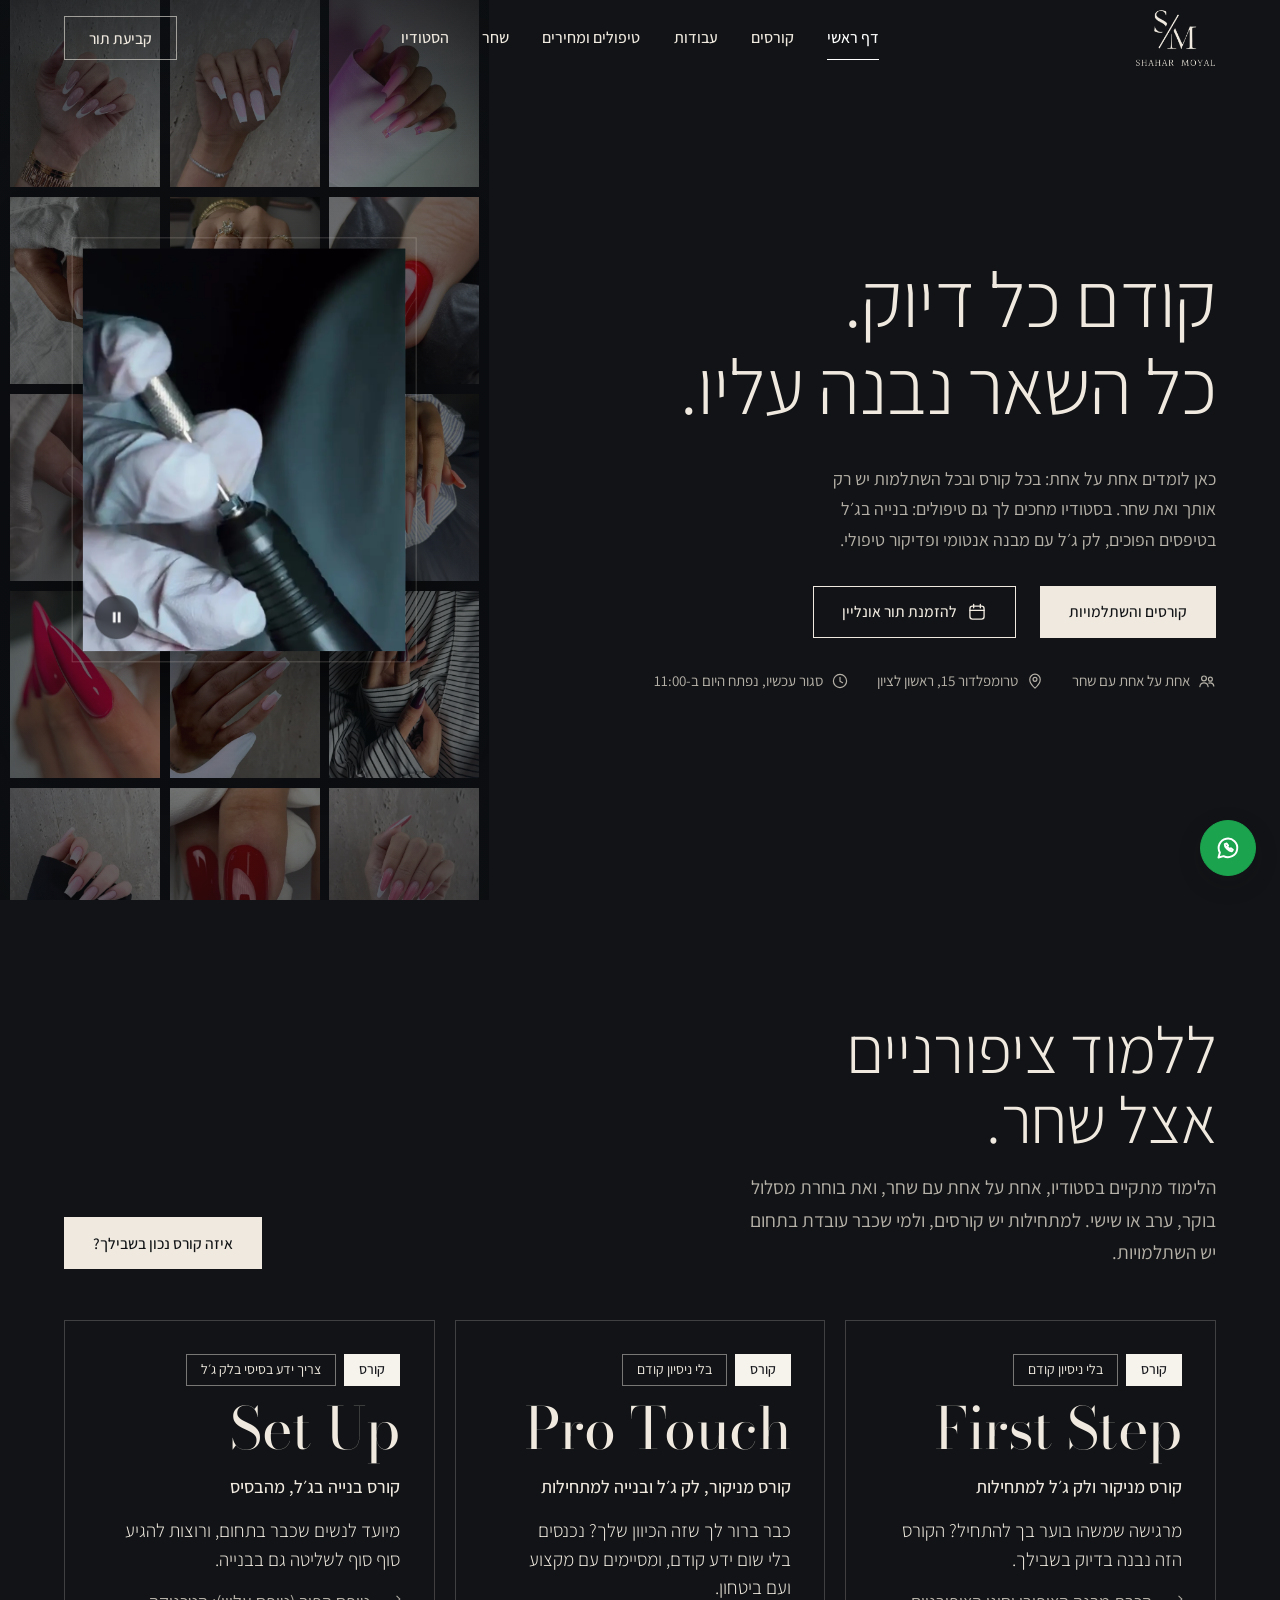
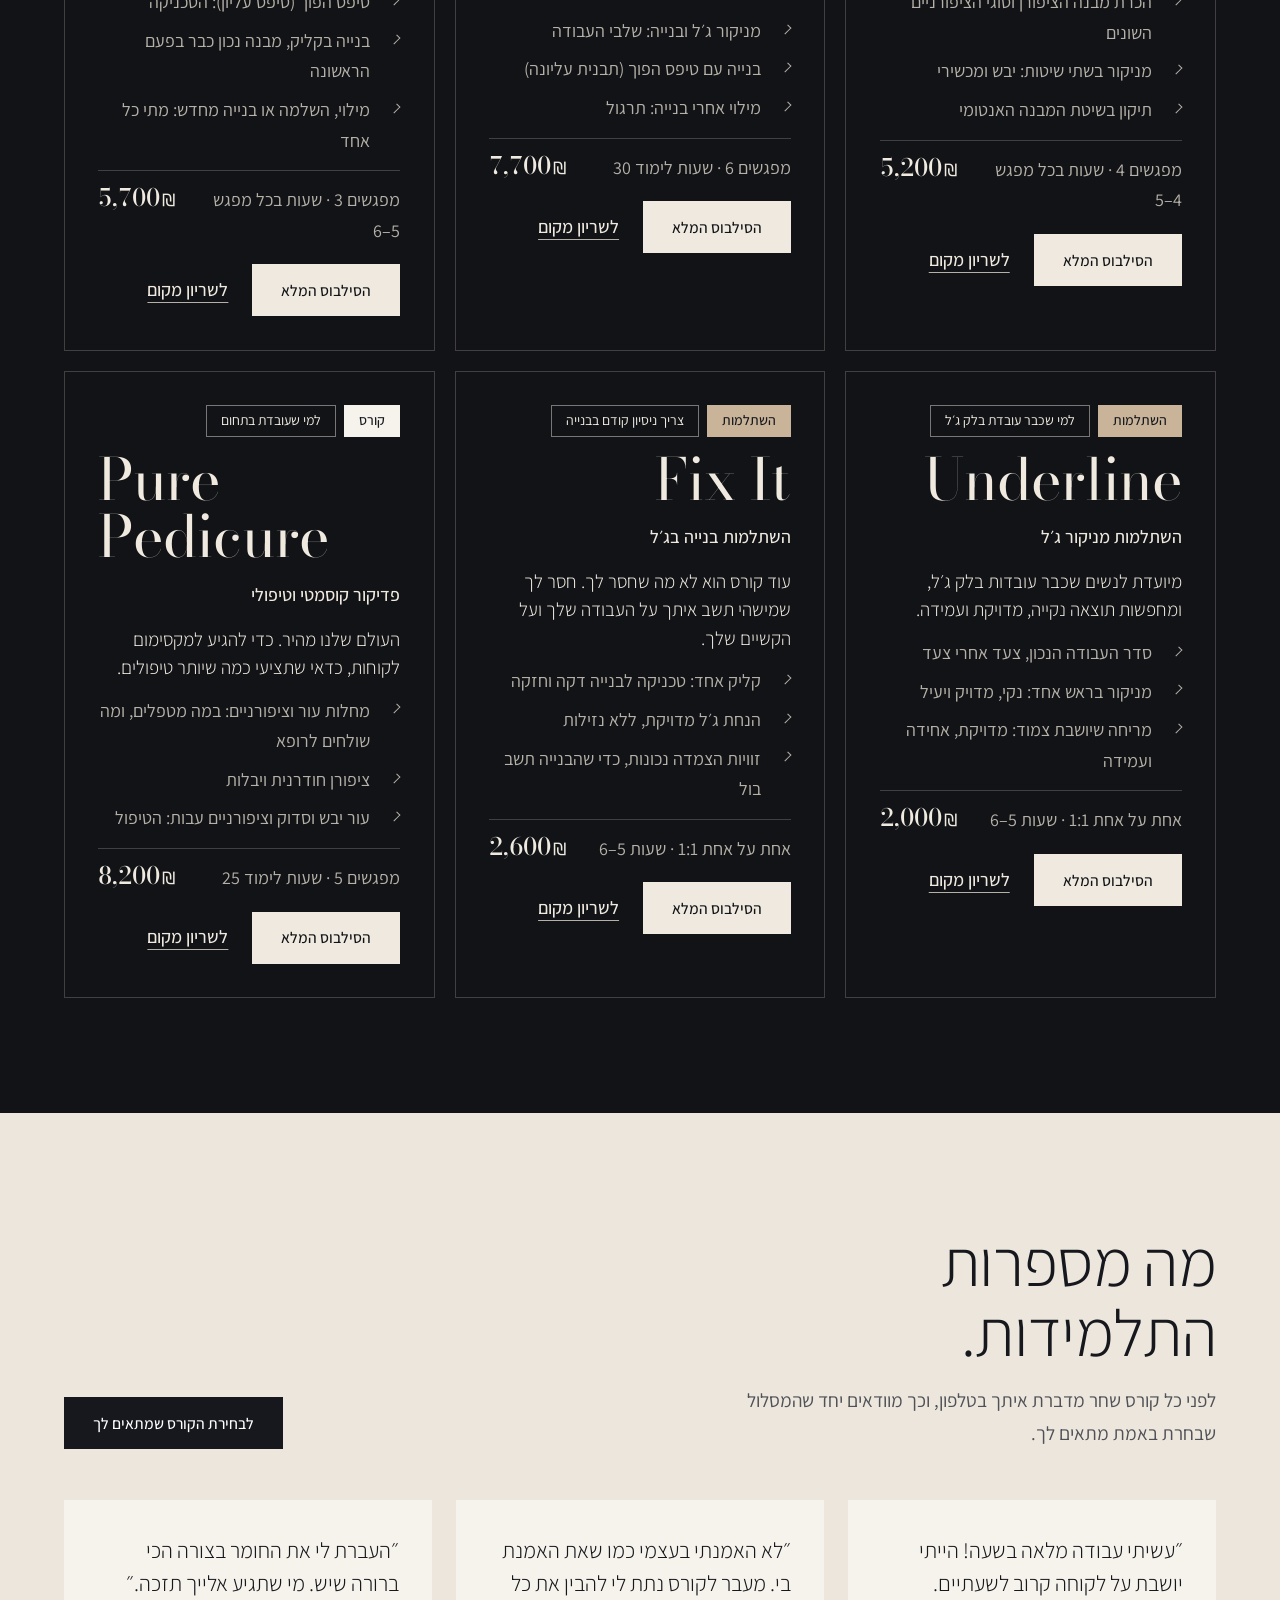
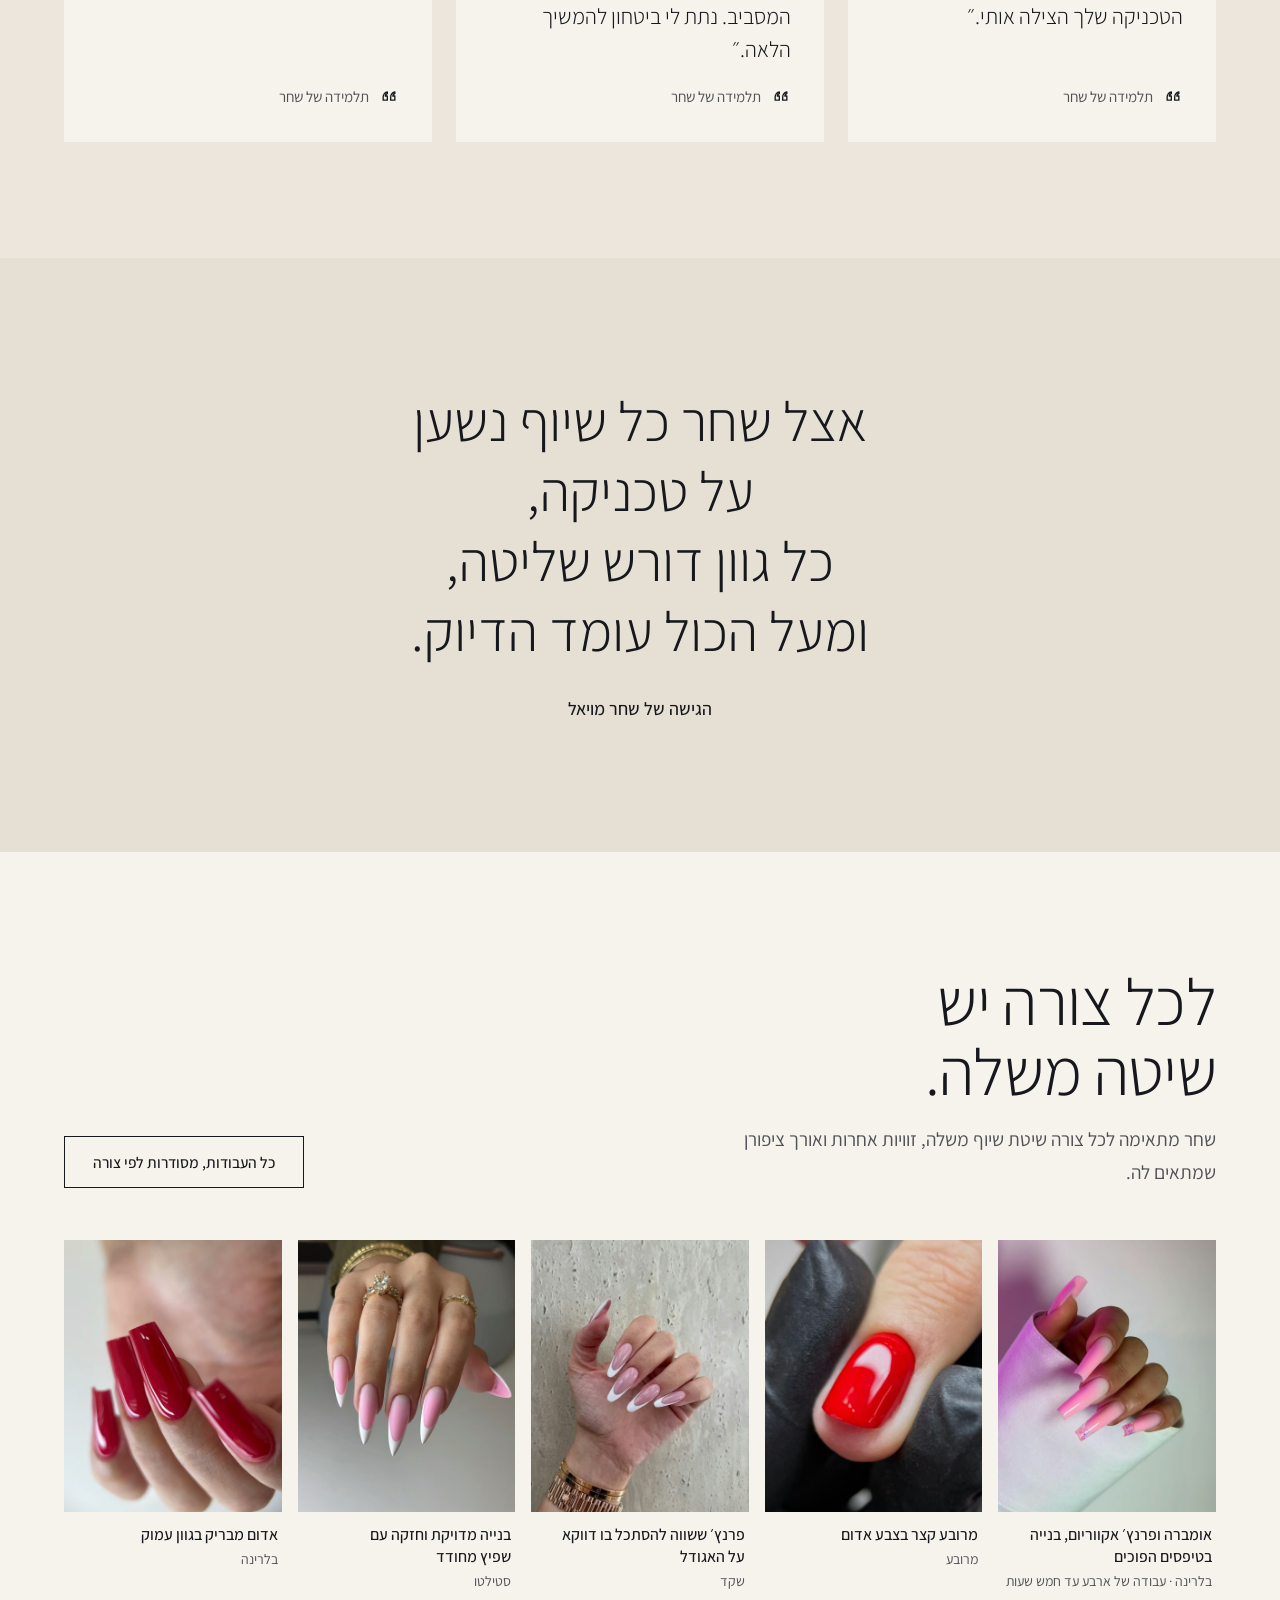
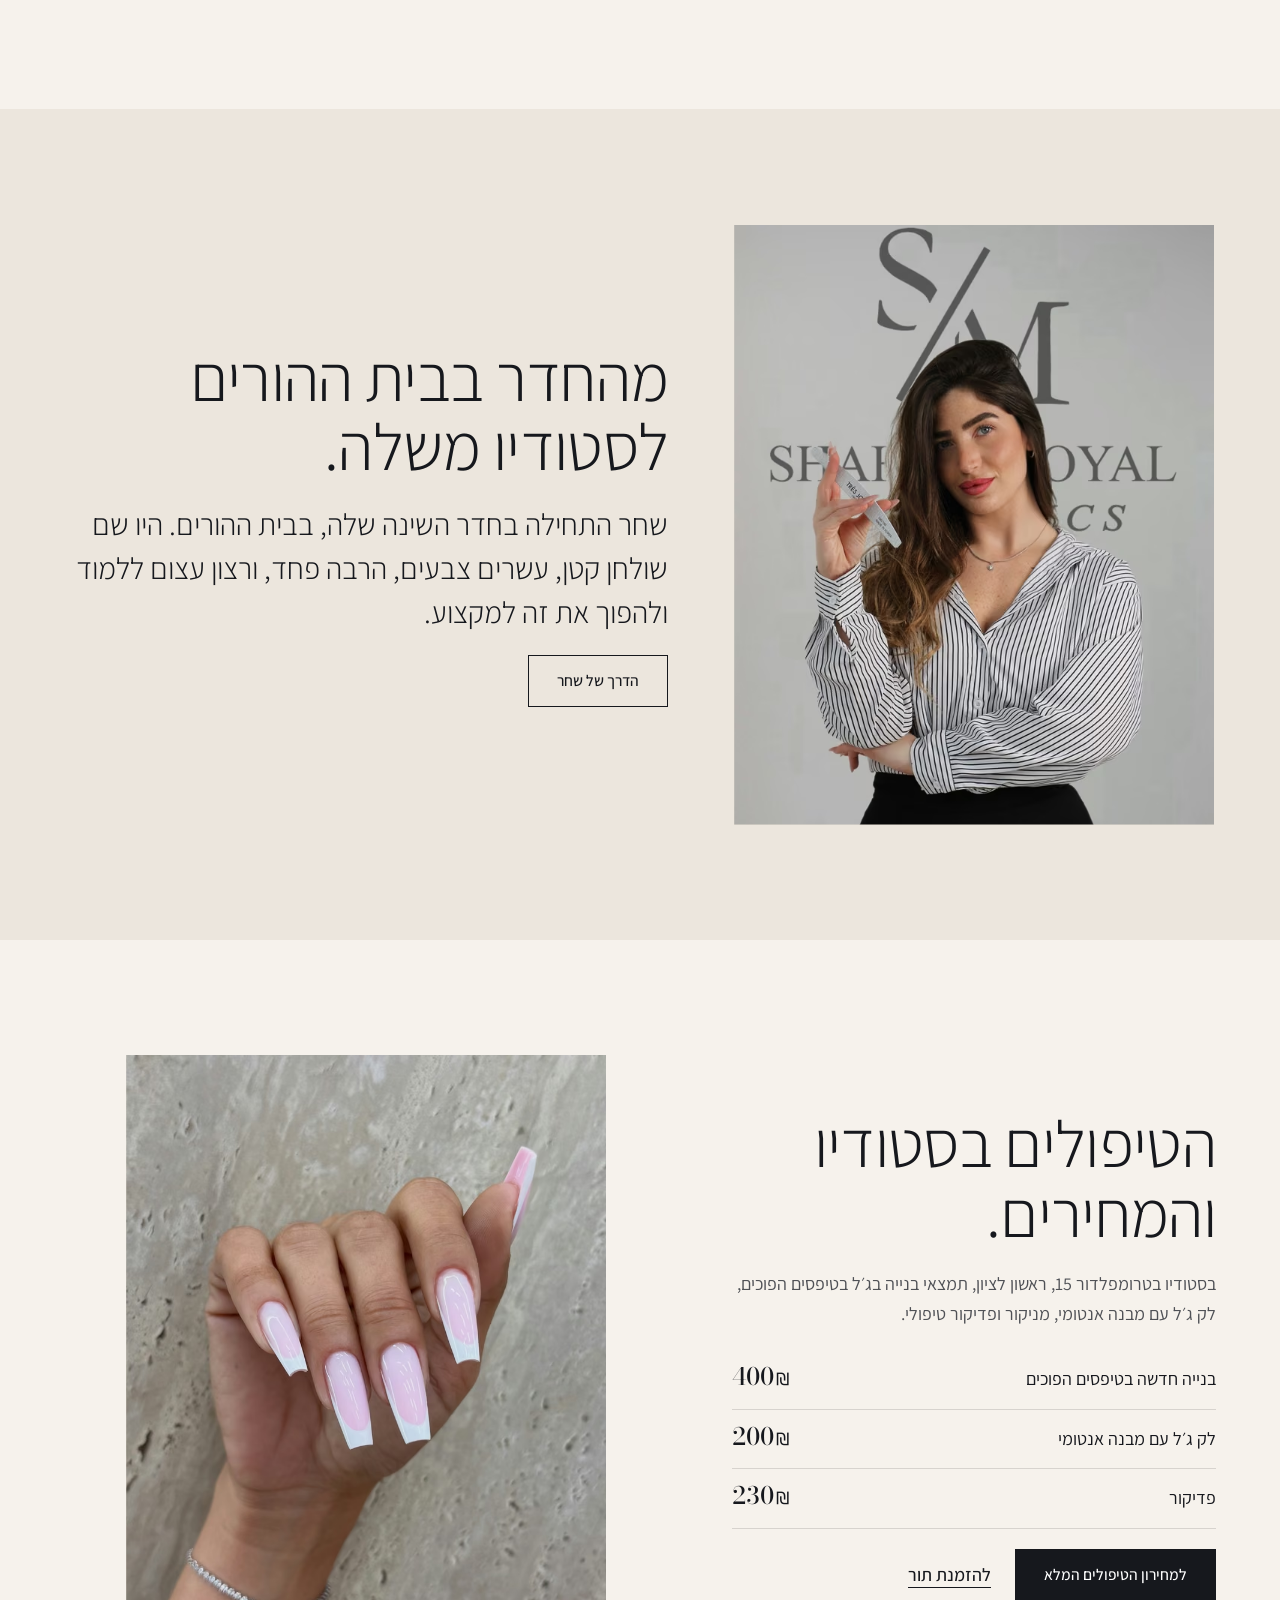
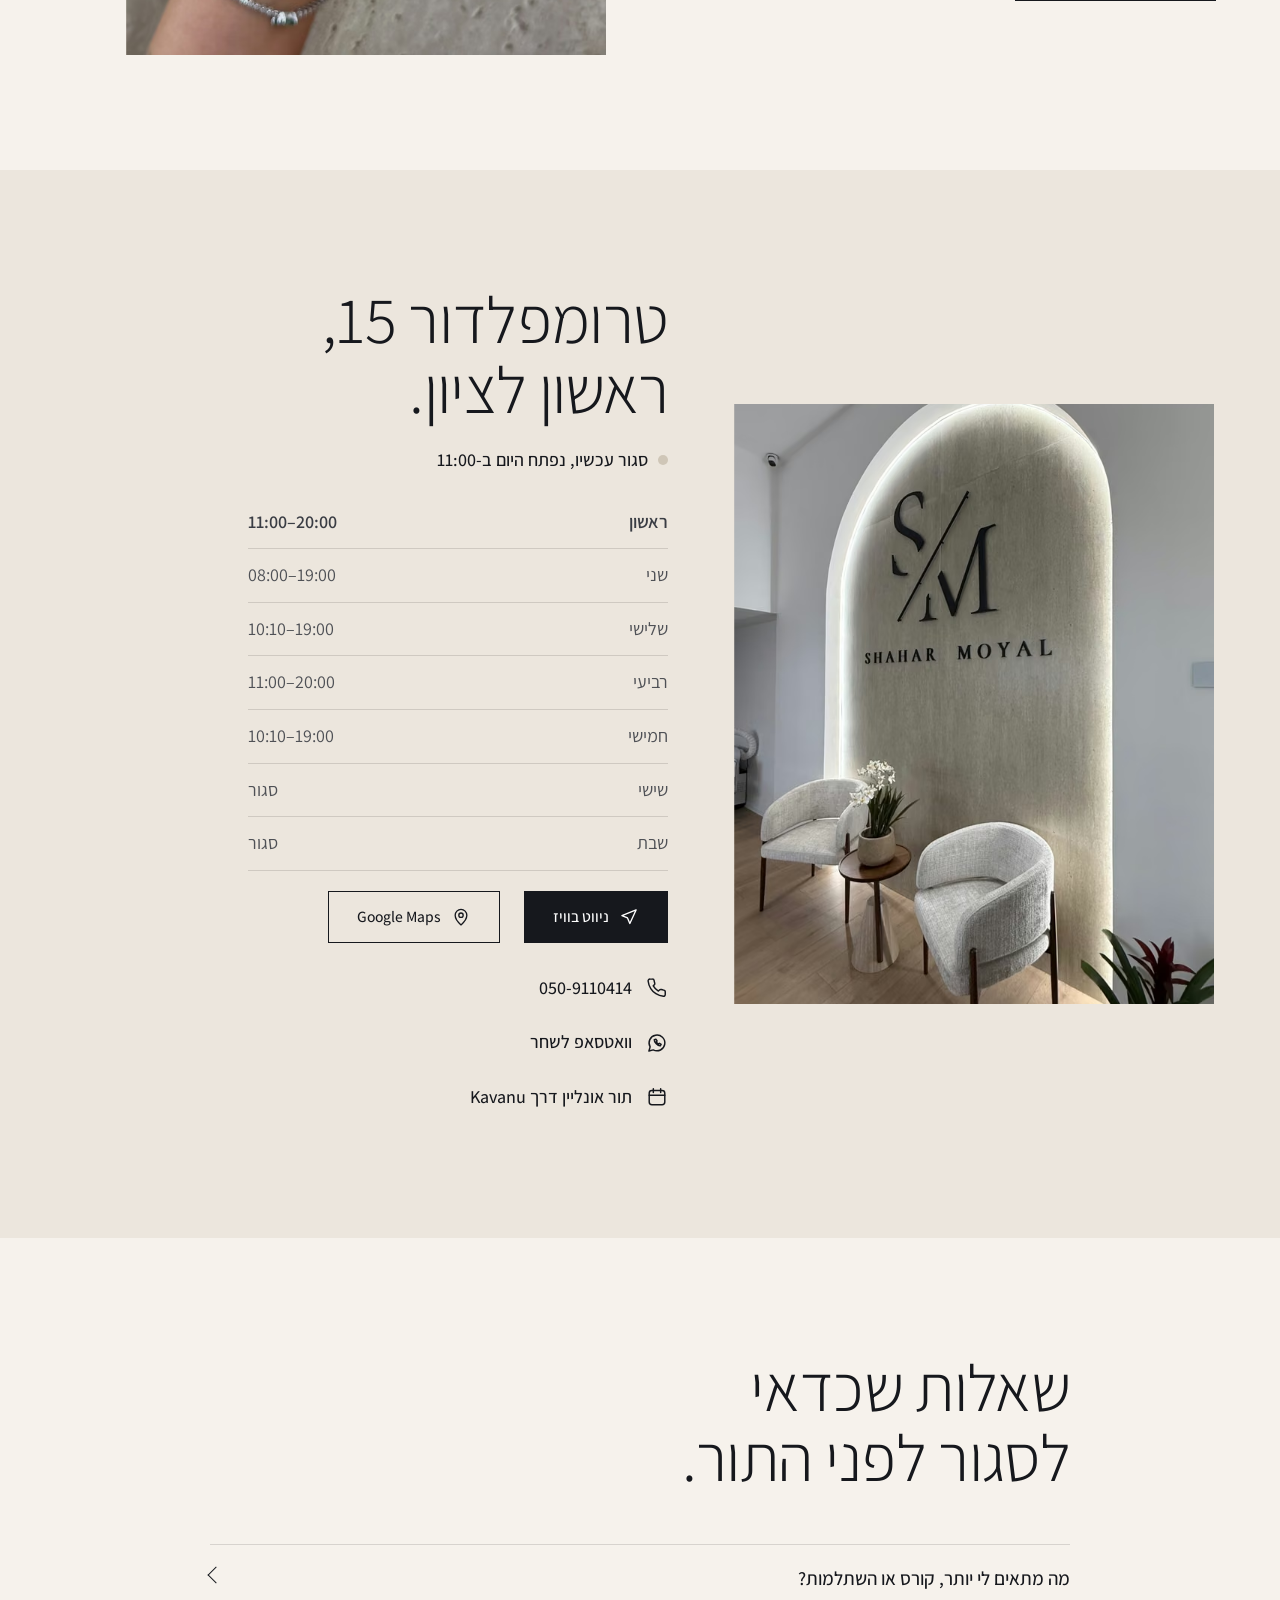
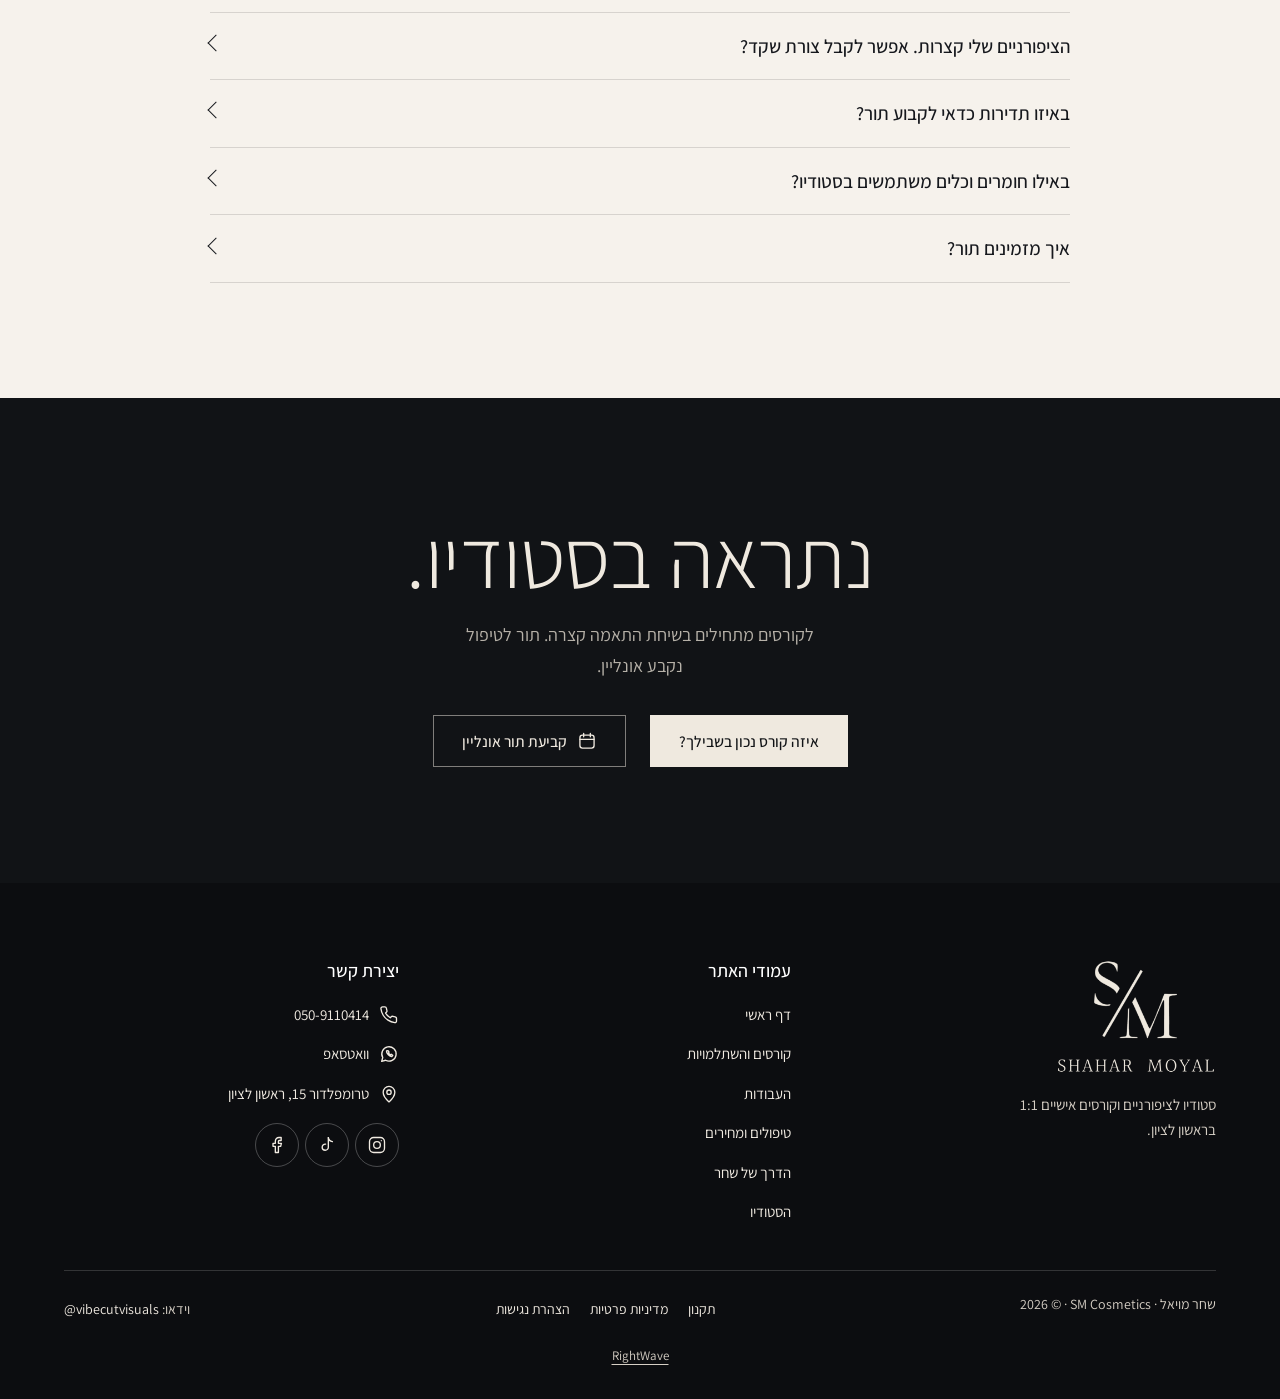
==== commit e5d33d0a: "One-on-one in the feminine form Co-Authored-By: Claude Opus 5.5 <noreply@anthropic.com>" ====
--- a/index.html
+++ b/index.html
@@ -6,13 +6,13 @@
 <meta http-equiv="Content-Security-Policy" content="default-src 'self'; script-src 'self'; style-src 'self' 'unsafe-inline'; img-src 'self' data:; font-src 'self'; media-src 'self'; connect-src 'self'; object-src 'none'; base-uri 'self'; form-action 'self'; frame-src 'none'; upgrade-insecure-requests">
 <meta name="referrer" content="strict-origin-when-cross-origin">
 <title>קורס ציפורניים ובניית ציפורניים בראשון לציון | שחר מויאל</title>
-<meta name="description" content="קורס ציפורניים אישי אחד על אחד ובניית ציפורניים בראשון לציון, בסטודיו של שחר מויאל בטרומפלדור 15: בנייה בג׳ל, לק ג׳ל עם מבנה אנטומי, פדיקור טיפולי והשתלמויות.">
+<meta name="description" content="קורס ציפורניים אישי אחת על אחת ובניית ציפורניים בראשון לציון, בסטודיו של שחר מויאל בטרומפלדור 15: בנייה בג׳ל, לק ג׳ל עם מבנה אנטומי, פדיקור טיפולי והשתלמויות.">
 <meta name="robots" content="noindex, nofollow">
 <link rel="canonical" href="https://shahar-moyal.1wp.site/">
 <meta property="og:type" content="website">
 <meta property="og:locale" content="he_IL">
 <meta property="og:title" content="קורס ציפורניים ובניית ציפורניים בראשון לציון | שחר מויאל">
-<meta property="og:description" content="קורס ציפורניים אישי אחד על אחד ובניית ציפורניים בראשון לציון, בסטודיו של שחר מויאל בטרומפלדור 15: בנייה בג׳ל, לק ג׳ל עם מבנה אנטומי, פדיקור טיפולי והשתלמויות.">
+<meta property="og:description" content="קורס ציפורניים אישי אחת על אחת ובניית ציפורניים בראשון לציון, בסטודיו של שחר מויאל בטרומפלדור 15: בנייה בג׳ל, לק ג׳ל עם מבנה אנטומי, פדיקור טיפולי והשתלמויות.">
 <meta property="og:url" content="https://shahar-moyal.1wp.site/">
 <meta property="og:image" content="https://shahar-moyal.1wp.site/assets/brand/og.jpg">
 <meta property="og:image:width" content="1200">
@@ -23,7 +23,7 @@
 <link rel="stylesheet" href="styles.css?v=31">
 <link rel="preload" as="image" href="assets/video/studio-film-poster.webp" type="image/webp" fetchpriority="high">
 <script src="boot.js?v=31"></script>
-<script type="application/ld+json">{"@context": "https://schema.org", "@graph": [{"@type": "NailSalon", "@id": "https://shahar-moyal.1wp.site/#studio", "name": "שחר מויאל SM Cosmetics", "alternateName": "Shahar Moyal", "image": "https://shahar-moyal.1wp.site/assets/brand/og.jpg", "url": "https://shahar-moyal.1wp.site/", "telephone": "+972-50-911-0414", "priceRange": "₪₪", "address": {"@type": "PostalAddress", "streetAddress": "טרומפלדור 15", "addressLocality": "ראשון לציון", "addressCountry": "IL"}, "openingHoursSpecification": [{"@type": "OpeningHoursSpecification", "dayOfWeek": "Sunday", "opens": "11:00", "closes": "20:00"}, {"@type": "OpeningHoursSpecification", "dayOfWeek": "Monday", "opens": "08:00", "closes": "19:00"}, {"@type": "OpeningHoursSpecification", "dayOfWeek": "Tuesday", "opens": "10:10", "closes": "19:00"}, {"@type": "OpeningHoursSpecification", "dayOfWeek": "Wednesday", "opens": "11:00", "closes": "20:00"}, {"@type": "OpeningHoursSpecification", "dayOfWeek": "Thursday", "opens": "10:10", "closes": "19:00"}], "sameAs": ["https://www.instagram.com/shahar_moyal_sm/", "https://www.facebook.com/moyal850/", "https://www.tiktok.com/@shaharmoyalsm", "https://kavanu.co/sm-cosmetics"]}, {"@type": "Course", "name": "First Step", "description": "קורס למתחילות בלימוד אישי 1:1, מניקור לק ג׳ל ומבנה אנטומי, ב-4 מפגשים.", "inLanguage": "he", "provider": {"@id": "https://shahar-moyal.1wp.site/#studio"}, "offers": {"@type": "Offer", "category": "Paid", "price": "5200", "priceCurrency": "ILS"}}, {"@type": "Course", "name": "Pro Touch", "description": "קורס מורחב למתחילות בלימוד אישי 1:1, מניקור, לק ג׳ל ובניית ציפורניים בג׳ל, ב-6 מפגשים ו-30 שעות.", "inLanguage": "he", "provider": {"@id": "https://shahar-moyal.1wp.site/#studio"}, "offers": {"@type": "Offer", "category": "Paid", "price": "7700", "priceCurrency": "ILS"}}, {"@type": "Course", "name": "Set Up", "description": "קורס בנייה בג׳ל בלימוד אישי 1:1, מיועד למי שכבר עובדת עם לק ג׳ל, ב-3 מפגשים.", "inLanguage": "he", "provider": {"@id": "https://shahar-moyal.1wp.site/#studio"}, "offers": {"@type": "Offer", "category": "Paid", "price": "5700", "priceCurrency": "ILS"}}, {"@type": "Course", "name": "Underline", "description": "השתלמות במניקור ג׳ל למקצועיות, בלימוד אישי 1:1, באורך 5 עד 6 שעות.", "inLanguage": "he", "provider": {"@id": "https://shahar-moyal.1wp.site/#studio"}, "offers": {"@type": "Offer", "category": "Paid", "price": "2000", "priceCurrency": "ILS"}}, {"@type": "Course", "name": "Fix It", "description": "השתלמות בבנייה בג׳ל למקצועיות, בלימוד אישי 1:1, באורך 5 עד 6 שעות.", "inLanguage": "he", "provider": {"@id": "https://shahar-moyal.1wp.site/#studio"}, "offers": {"@type": "Offer", "category": "Paid", "price": "2600", "priceCurrency": "ILS"}}, {"@type": "Course", "name": "Pure Pedicure", "description": "קורס פדיקור קוסמטי וטיפולי בלימוד אישי 1:1, ב-5 מפגשים ו-25 שעות.", "inLanguage": "he", "provider": {"@id": "https://shahar-moyal.1wp.site/#studio"}, "offers": {"@type": "Offer", "category": "Paid", "price": "8200", "priceCurrency": "ILS"}}, {"@type": "FAQPage", "mainEntity": [{"@type": "Question", "name": "מה מתאים לי יותר, קורס או השתלמות?", "acceptedAnswer": {"@type": "Answer", "text": "למי שמתחילה מאפס שחר ממליצה על קורס בלבד. השתלמות נועדה למי שכבר עובדת בתחום ורוצה להשתפר. הלימוד תמיד מתקיים בסטודיו, אחד על אחד, ואפשר לבחור מסלול בוקר, ערב או שישי."}}, {"@type": "Question", "name": "הציפורניים שלי קצרות. אפשר לקבל צורת שקד?", "acceptedAnswer": {"@type": "Answer", "text": "כשהציפורן קצרה, אין הרבה מרחב לשנות את הצורה שלה. כדי שתיראה צרה יותר צריך לשייף את הקירות התומכים, ואז היא נחלשת ופחות יציבה. לכן שחר תציע לך שתי אפשרויות: להישאר באורך קצר ובריא, או לעשות בנייה שמעניקה מראה ארוך בדרך הנכונה."}}, {"@type": "Question", "name": "באיזו תדירות כדאי לקבוע תור?", "acceptedAnswer": {"@type": "Answer", "text": "ג׳ל ברגליים מחדשים כל 3 עד 4 שבועות. בבנייה, מועד החידוש נקבע לפי המבנה של הציפורן שלך. מבחינת שחר, המטרה של בנייה היא לא להחזיק איתה כמה שיותר זמן, אלא לשמור לאורך זמן על ציפורן שלמה, יציבה ומקצועית."}}, {"@type": "Question", "name": "באילו חומרים וכלים משתמשים בסטודיו?", "acceptedAnswer": {"@type": "Answer", "text": "בסטודיו משתמשים אך ורק בחומרים שנרכשים בישראל ומגיעים עם אישורים, פיקוח ואחריות. כל סט כלים מחוטא ומעוקר, והוא נפתח רק מול העיניים שלך."}}, {"@type": "Question", "name": "איך מזמינים תור?", "acceptedAnswer": {"@type": "Answer", "text": "אפשר להזמין תור אונליין ב-Kavanu, לשלוח הודעה בוואטסאפ או להתקשר למספר 050-9110414."}}]}]}</script>
+<script type="application/ld+json">{"@context": "https://schema.org", "@graph": [{"@type": "NailSalon", "@id": "https://shahar-moyal.1wp.site/#studio", "name": "שחר מויאל SM Cosmetics", "alternateName": "Shahar Moyal", "image": "https://shahar-moyal.1wp.site/assets/brand/og.jpg", "url": "https://shahar-moyal.1wp.site/", "telephone": "+972-50-911-0414", "priceRange": "₪₪", "address": {"@type": "PostalAddress", "streetAddress": "טרומפלדור 15", "addressLocality": "ראשון לציון", "addressCountry": "IL"}, "openingHoursSpecification": [{"@type": "OpeningHoursSpecification", "dayOfWeek": "Sunday", "opens": "11:00", "closes": "20:00"}, {"@type": "OpeningHoursSpecification", "dayOfWeek": "Monday", "opens": "08:00", "closes": "19:00"}, {"@type": "OpeningHoursSpecification", "dayOfWeek": "Tuesday", "opens": "10:10", "closes": "19:00"}, {"@type": "OpeningHoursSpecification", "dayOfWeek": "Wednesday", "opens": "11:00", "closes": "20:00"}, {"@type": "OpeningHoursSpecification", "dayOfWeek": "Thursday", "opens": "10:10", "closes": "19:00"}], "sameAs": ["https://www.instagram.com/shahar_moyal_sm/", "https://www.facebook.com/moyal850/", "https://www.tiktok.com/@shaharmoyalsm", "https://kavanu.co/sm-cosmetics"]}, {"@type": "Course", "name": "First Step", "description": "קורס למתחילות בלימוד אישי 1:1, מניקור לק ג׳ל ומבנה אנטומי, ב-4 מפגשים.", "inLanguage": "he", "provider": {"@id": "https://shahar-moyal.1wp.site/#studio"}, "offers": {"@type": "Offer", "category": "Paid", "price": "5200", "priceCurrency": "ILS"}}, {"@type": "Course", "name": "Pro Touch", "description": "קורס מורחב למתחילות בלימוד אישי 1:1, מניקור, לק ג׳ל ובניית ציפורניים בג׳ל, ב-6 מפגשים ו-30 שעות.", "inLanguage": "he", "provider": {"@id": "https://shahar-moyal.1wp.site/#studio"}, "offers": {"@type": "Offer", "category": "Paid", "price": "7700", "priceCurrency": "ILS"}}, {"@type": "Course", "name": "Set Up", "description": "קורס בנייה בג׳ל בלימוד אישי 1:1, מיועד למי שכבר עובדת עם לק ג׳ל, ב-3 מפגשים.", "inLanguage": "he", "provider": {"@id": "https://shahar-moyal.1wp.site/#studio"}, "offers": {"@type": "Offer", "category": "Paid", "price": "5700", "priceCurrency": "ILS"}}, {"@type": "Course", "name": "Underline", "description": "השתלמות במניקור ג׳ל למקצועיות, בלימוד אישי 1:1, באורך 5 עד 6 שעות.", "inLanguage": "he", "provider": {"@id": "https://shahar-moyal.1wp.site/#studio"}, "offers": {"@type": "Offer", "category": "Paid", "price": "2000", "priceCurrency": "ILS"}}, {"@type": "Course", "name": "Fix It", "description": "השתלמות בבנייה בג׳ל למקצועיות, בלימוד אישי 1:1, באורך 5 עד 6 שעות.", "inLanguage": "he", "provider": {"@id": "https://shahar-moyal.1wp.site/#studio"}, "offers": {"@type": "Offer", "category": "Paid", "price": "2600", "priceCurrency": "ILS"}}, {"@type": "Course", "name": "Pure Pedicure", "description": "קורס פדיקור קוסמטי וטיפולי בלימוד אישי 1:1, ב-5 מפגשים ו-25 שעות.", "inLanguage": "he", "provider": {"@id": "https://shahar-moyal.1wp.site/#studio"}, "offers": {"@type": "Offer", "category": "Paid", "price": "8200", "priceCurrency": "ILS"}}, {"@type": "FAQPage", "mainEntity": [{"@type": "Question", "name": "מה מתאים לי יותר, קורס או השתלמות?", "acceptedAnswer": {"@type": "Answer", "text": "למי שמתחילה מאפס שחר ממליצה על קורס בלבד. השתלמות נועדה למי שכבר עובדת בתחום ורוצה להשתפר. הלימוד תמיד מתקיים בסטודיו, אחת על אחת, ואפשר לבחור מסלול בוקר, ערב או שישי."}}, {"@type": "Question", "name": "הציפורניים שלי קצרות. אפשר לקבל צורת שקד?", "acceptedAnswer": {"@type": "Answer", "text": "כשהציפורן קצרה, אין הרבה מרחב לשנות את הצורה שלה. כדי שתיראה צרה יותר צריך לשייף את הקירות התומכים, ואז היא נחלשת ופחות יציבה. לכן שחר תציע לך שתי אפשרויות: להישאר באורך קצר ובריא, או לעשות בנייה שמעניקה מראה ארוך בדרך הנכונה."}}, {"@type": "Question", "name": "באיזו תדירות כדאי לקבוע תור?", "acceptedAnswer": {"@type": "Answer", "text": "ג׳ל ברגליים מחדשים כל 3 עד 4 שבועות. בבנייה, מועד החידוש נקבע לפי המבנה של הציפורן שלך. מבחינת שחר, המטרה של בנייה היא לא להחזיק איתה כמה שיותר זמן, אלא לשמור לאורך זמן על ציפורן שלמה, יציבה ומקצועית."}}, {"@type": "Question", "name": "באילו חומרים וכלים משתמשים בסטודיו?", "acceptedAnswer": {"@type": "Answer", "text": "בסטודיו משתמשים אך ורק בחומרים שנרכשים בישראל ומגיעים עם אישורים, פיקוח ואחריות. כל סט כלים מחוטא ומעוקר, והוא נפתח רק מול העיניים שלך."}}, {"@type": "Question", "name": "איך מזמינים תור?", "acceptedAnswer": {"@type": "Answer", "text": "אפשר להזמין תור אונליין ב-Kavanu, לשלוח הודעה בוואטסאפ או להתקשר למספר 050-9110414."}}]}]}</script>
 </head>
 <body>
 <a class="skip" href="#main">דילוג לתוכן</a>
@@ -49,13 +49,13 @@
   <div class="wrap hero__in">
     <div class="hero__copy">
       <h1 class="h1"><span class="sr">שחר מויאל, קורס ציפורניים אישי ובניית ציפורניים בסטודיו בראשון לציון. </span><span class="ln"><span>קודם כל דיוק.</span></span> <span class="ln"><span>כל השאר נבנה עליו.</span></span></h1>
-      <p class="hero__lead">כאן לומדים אחד על אחד: בכל קורס ובכל השתלמות יש רק אותך ואת שחר. בסטודיו מחכים לך גם טיפולים: בנייה בג׳ל בטיפסים הפוכים, לק ג׳ל עם מבנה אנטומי ופדיקור טיפולי.</p>
+      <p class="hero__lead">כאן לומדים אחת על אחת: בכל קורס ובכל השתלמות יש רק אותך ואת שחר. בסטודיו מחכים לך גם טיפולים: בנייה בג׳ל בטיפסים הפוכים, לק ג׳ל עם מבנה אנטומי ופדיקור טיפולי.</p>
       <div class="go" data-door>
         <a class="btn btn--light" href="academy.html">קורסים והשתלמויות</a>
         <a class="btn btn--ghost" href="https://kavanu.co/sm-cosmetics" target="_blank" rel="noopener"><svg class="ico" viewBox="0 0 24 24" aria-hidden="true"><rect x="3.5" y="5" width="17" height="15.5" rx="3"/><path d="M3.5 10h17M8 3v4M16 3v4"/></svg>להזמנת תור אונליין</a>
       </div>
       <ul class="hero__meta" role="list">
-        <li><svg class="ico" viewBox="0 0 24 24" aria-hidden="true"><circle cx="8" cy="8.5" r="3.2"/><circle cx="16.5" cy="9.5" r="2.6"/><path d="M2.5 19.5c.4-3.2 2.7-5 5.5-5s5.1 1.8 5.5 5M14.5 14.8c.6-.2 1.3-.3 2-.3 2.3 0 4.200 1.500 4.600 4.200"/></svg>אחד על אחד עם שחר</li>
+        <li><svg class="ico" viewBox="0 0 24 24" aria-hidden="true"><circle cx="8" cy="8.5" r="3.2"/><circle cx="16.5" cy="9.5" r="2.6"/><path d="M2.5 19.5c.4-3.2 2.7-5 5.5-5s5.1 1.8 5.5 5M14.5 14.8c.6-.2 1.3-.3 2-.3 2.3 0 4.200 1.500 4.600 4.200"/></svg>אחת על אחת עם שחר</li>
         <li><svg class="ico" viewBox="0 0 24 24" aria-hidden="true"><path d="M12 21.5s7-6.2 7-11.6a7 7 0 1 0-14 0c0 5.4 7 11.6 7 11.6z"/><circle cx="12" cy="9.8" r="2.6"/></svg>טרומפלדור 15, ראשון לציון</li>
         <li><svg class="ico" viewBox="0 0 24 24" aria-hidden="true"><circle cx="12" cy="12" r="8.8"/><path d="M12 7v5.2l3.4 2"/></svg><span data-open hidden></span></li>
       </ul>
@@ -77,7 +77,7 @@
     <header class="sec__head sec__head--row">
       <div style="display:grid;gap:16px;max-width:60ch">
         <h2 class="h2" id="courses-t">ללמוד ציפורניים אצל שחר.</h2>
-        <p class="lead">הלימוד מתקיים בסטודיו, אחד על אחד עם שחר, ואת בוחרת מסלול בוקר, ערב או שישי. למתחילות יש קורסים, ולמי שכבר עובדת בתחום יש השתלמויות.</p>
+        <p class="lead">הלימוד מתקיים בסטודיו, אחת על אחת עם שחר, ואת בוחרת מסלול בוקר, ערב או שישי. למתחילות יש קורסים, ולמי שכבר עובדת בתחום יש השתלמויות.</p>
       </div>
       <a class="btn btn--light" href="academy.html#finder">איזה קורס נכון בשבילך?</a>
     </header>
@@ -120,7 +120,7 @@
   <p class="course__sub">השתלמות מניקור ג׳ל</p>
   <p class="ncard__who">מיועדת לנשים שכבר עובדות בלק ג׳ל, ומחפשות תוצאה נקייה, מדויקת ועמידה.</p>
   <ul class="ticks"><li>סדר העבודה הנכון, צעד אחרי צעד</li><li>מניקור בראש אחד: נקי, מדויק ויעיל</li><li>מריחה שיושבת צמוד: מדויקת, אחידה ועמידה</li></ul>
-  <p class="ncard__meta"><span>אחד על אחד 1:1 · שעות 5–6</span><bdi class="price">2,000<small>₪</small></bdi></p>
+  <p class="ncard__meta"><span>אחת על אחת 1:1 · שעות 5–6</span><bdi class="price">2,000<small>₪</small></bdi></p>
   <div class="go">
     <a class="btn btn--light" href="academy.html#underline">הסילבוס המלא</a>
     <a class="link" href="https://wa.me/972509110414?text=%D7%94%D7%99%D7%99%20%D7%A9%D7%97%D7%A8%2C%20%D7%94%D7%92%D7%A2%D7%AA%D7%99%20%D7%9E%D7%94%D7%90%D7%AA%D7%A8.%20%D7%90%D7%A9%D7%9E%D7%97%20%D7%9C%D7%A9%D7%A8%D7%99%D7%99%D7%9F%20%D7%9E%D7%A7%D7%95%D7%9D%20%D7%9C-Underline." target="_blank" rel="noopener">לשריון מקום</a>
@@ -131,7 +131,7 @@
   <p class="course__sub">השתלמות בנייה בג׳ל</p>
   <p class="ncard__who">עוד קורס הוא לא מה שחסר לך. חסר לך שמישהי תשב איתך על העבודה שלך ועל הקשיים שלך.</p>
   <ul class="ticks"><li>קליק אחד: טכניקה לבנייה דקה וחזקה</li><li>הנחת ג׳ל מדויקת, ללא נזילות</li><li>זוויות הצמדה נכונות, כדי שהבנייה תשב בול</li></ul>
-  <p class="ncard__meta"><span>אחד על אחד 1:1 · שעות 5–6</span><bdi class="price">2,600<small>₪</small></bdi></p>
+  <p class="ncard__meta"><span>אחת על אחת 1:1 · שעות 5–6</span><bdi class="price">2,600<small>₪</small></bdi></p>
   <div class="go">
     <a class="btn btn--light" href="academy.html#fix-it">הסילבוס המלא</a>
     <a class="link" href="https://wa.me/972509110414?text=%D7%94%D7%99%D7%99%20%D7%A9%D7%97%D7%A8%2C%20%D7%94%D7%92%D7%A2%D7%AA%D7%99%20%D7%9E%D7%94%D7%90%D7%AA%D7%A8.%20%D7%90%D7%A9%D7%9E%D7%97%20%D7%9C%D7%A9%D7%A8%D7%99%D7%99%D7%9F%20%D7%9E%D7%A7%D7%95%D7%9D%20%D7%9C-Fix%20It." target="_blank" rel="noopener">לשריון מקום</a>
@@ -240,7 +240,7 @@
 <section class="sec" aria-labelledby="faq-t">
   <div class="wrap wrap--narrow">
     <header class="sec__head"><h2 class="h2" id="faq-t">שאלות שכדאי לסגור לפני התור.</h2></header>
-    <div class="qa"><details class="qa__i"><summary>מה מתאים לי יותר, קורס או השתלמות?</summary><p>למי שמתחילה מאפס שחר ממליצה על קורס בלבד. השתלמות נועדה למי שכבר עובדת בתחום ורוצה להשתפר. הלימוד תמיד מתקיים בסטודיו, אחד על אחד, ואפשר לבחור מסלול בוקר, ערב או שישי.</p></details><details class="qa__i"><summary>הציפורניים שלי קצרות. אפשר לקבל צורת שקד?</summary><p>כשהציפורן קצרה, אין הרבה מרחב לשנות את הצורה שלה. כדי שתיראה צרה יותר צריך לשייף את הקירות התומכים, ואז היא נחלשת ופחות יציבה. לכן שחר תציע לך שתי אפשרויות: להישאר באורך קצר ובריא, או לעשות בנייה שמעניקה מראה ארוך בדרך הנכונה.</p></details><details class="qa__i"><summary>באיזו תדירות כדאי לקבוע תור?</summary><p>ג׳ל ברגליים מחדשים כל 3 עד 4 שבועות. בבנייה, מועד החידוש נקבע לפי המבנה של הציפורן שלך. מבחינת שחר, המטרה של בנייה היא לא להחזיק איתה כמה שיותר זמן, אלא לשמור לאורך זמן על ציפורן שלמה, יציבה ומקצועית.</p></details><details class="qa__i"><summary>באילו חומרים וכלים משתמשים בסטודיו?</summary><p>בסטודיו משתמשים אך ורק בחומרים שנרכשים בישראל ומגיעים עם אישורים, פיקוח ואחריות. כל סט כלים מחוטא ומעוקר, והוא נפתח רק מול העיניים שלך.</p></details><details class="qa__i"><summary>איך מזמינים תור?</summary><p>אפשר להזמין תור אונליין ב-<a href="https://kavanu.co/sm-cosmetics" target="_blank" rel="noopener">Kavanu</a>, לשלוח הודעה בוואטסאפ או להתקשר למספר <a href="tel:+972509110414"><bdi>050-9110414</bdi></a>.</p></details></div>
+    <div class="qa"><details class="qa__i"><summary>מה מתאים לי יותר, קורס או השתלמות?</summary><p>למי שמתחילה מאפס שחר ממליצה על קורס בלבד. השתלמות נועדה למי שכבר עובדת בתחום ורוצה להשתפר. הלימוד תמיד מתקיים בסטודיו, אחת על אחת, ואפשר לבחור מסלול בוקר, ערב או שישי.</p></details><details class="qa__i"><summary>הציפורניים שלי קצרות. אפשר לקבל צורת שקד?</summary><p>כשהציפורן קצרה, אין הרבה מרחב לשנות את הצורה שלה. כדי שתיראה צרה יותר צריך לשייף את הקירות התומכים, ואז היא נחלשת ופחות יציבה. לכן שחר תציע לך שתי אפשרויות: להישאר באורך קצר ובריא, או לעשות בנייה שמעניקה מראה ארוך בדרך הנכונה.</p></details><details class="qa__i"><summary>באיזו תדירות כדאי לקבוע תור?</summary><p>ג׳ל ברגליים מחדשים כל 3 עד 4 שבועות. בבנייה, מועד החידוש נקבע לפי המבנה של הציפורן שלך. מבחינת שחר, המטרה של בנייה היא לא להחזיק איתה כמה שיותר זמן, אלא לשמור לאורך זמן על ציפורן שלמה, יציבה ומקצועית.</p></details><details class="qa__i"><summary>באילו חומרים וכלים משתמשים בסטודיו?</summary><p>בסטודיו משתמשים אך ורק בחומרים שנרכשים בישראל ומגיעים עם אישורים, פיקוח ואחריות. כל סט כלים מחוטא ומעוקר, והוא נפתח רק מול העיניים שלך.</p></details><details class="qa__i"><summary>איך מזמינים תור?</summary><p>אפשר להזמין תור אונליין ב-<a href="https://kavanu.co/sm-cosmetics" target="_blank" rel="noopener">Kavanu</a>, לשלוח הודעה בוואטסאפ או להתקשר למספר <a href="tel:+972509110414"><bdi>050-9110414</bdi></a>.</p></details></div>
   </div>
 </section>
 
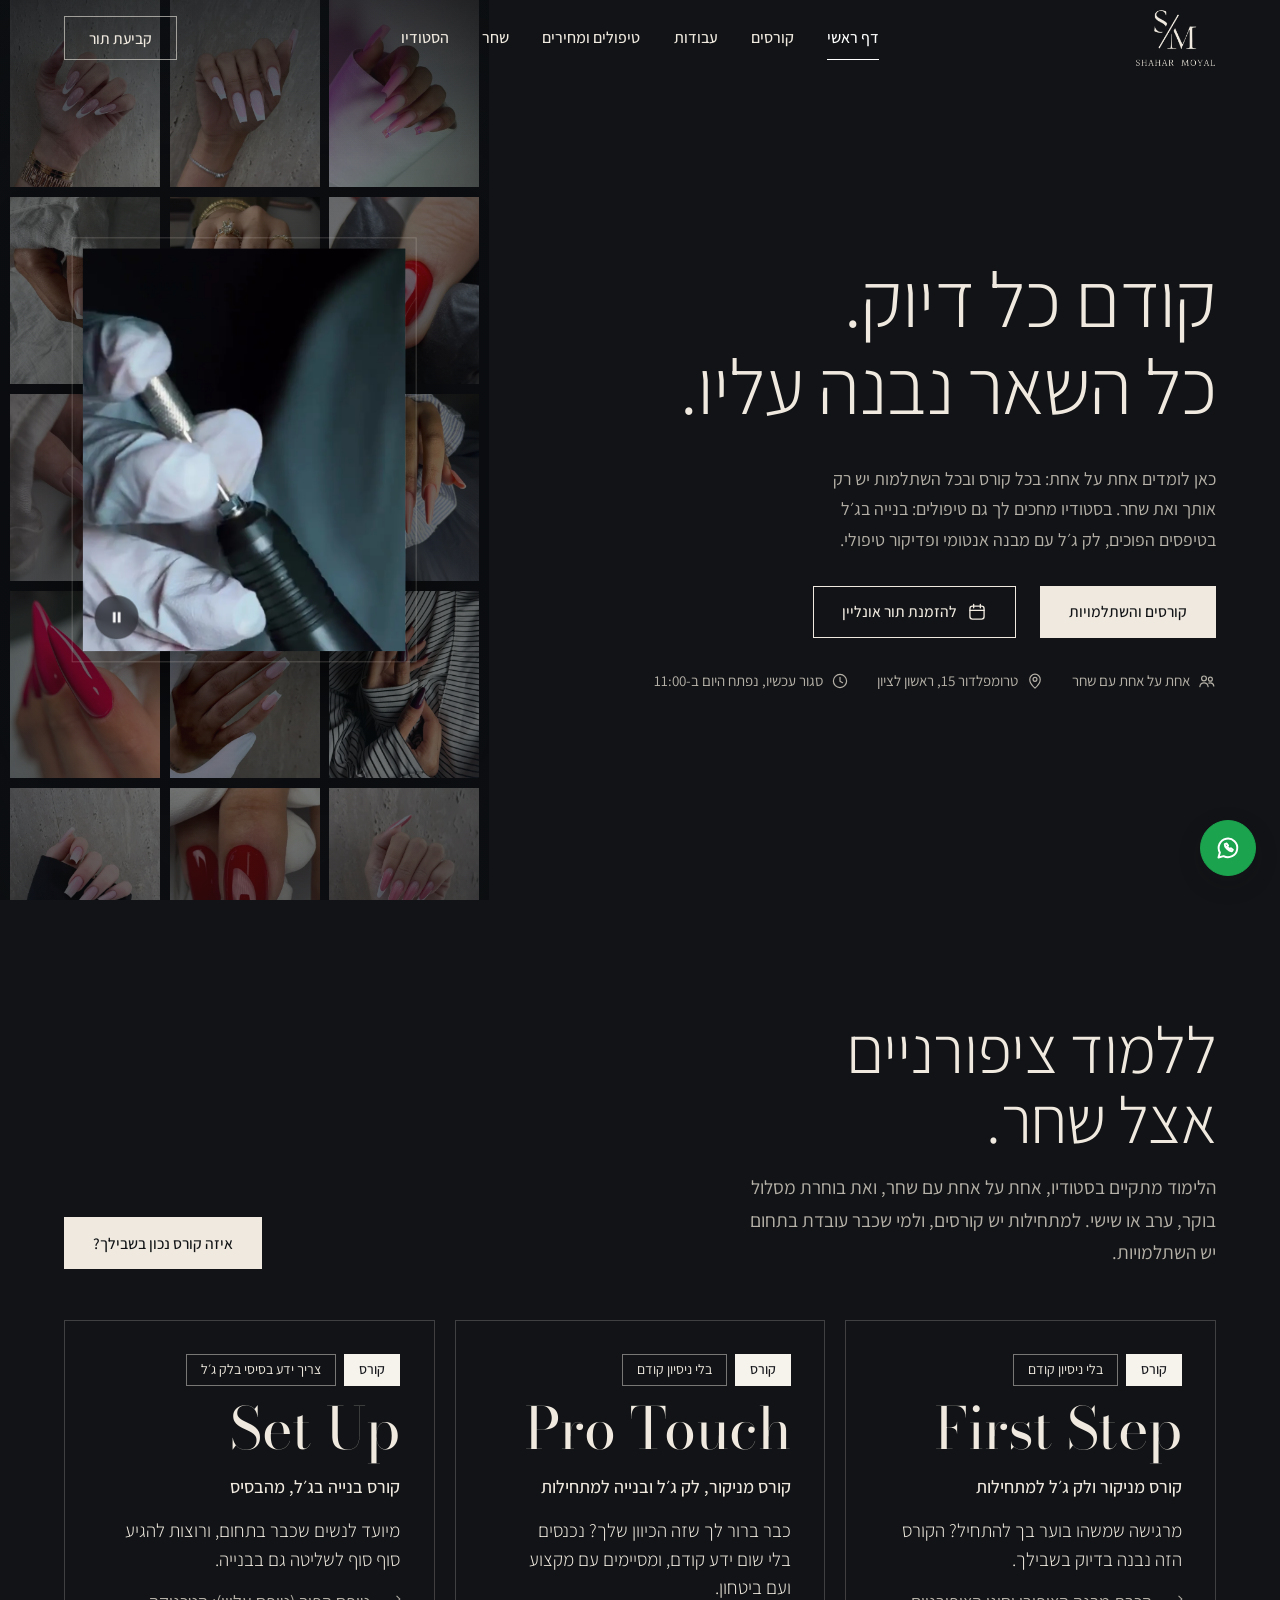
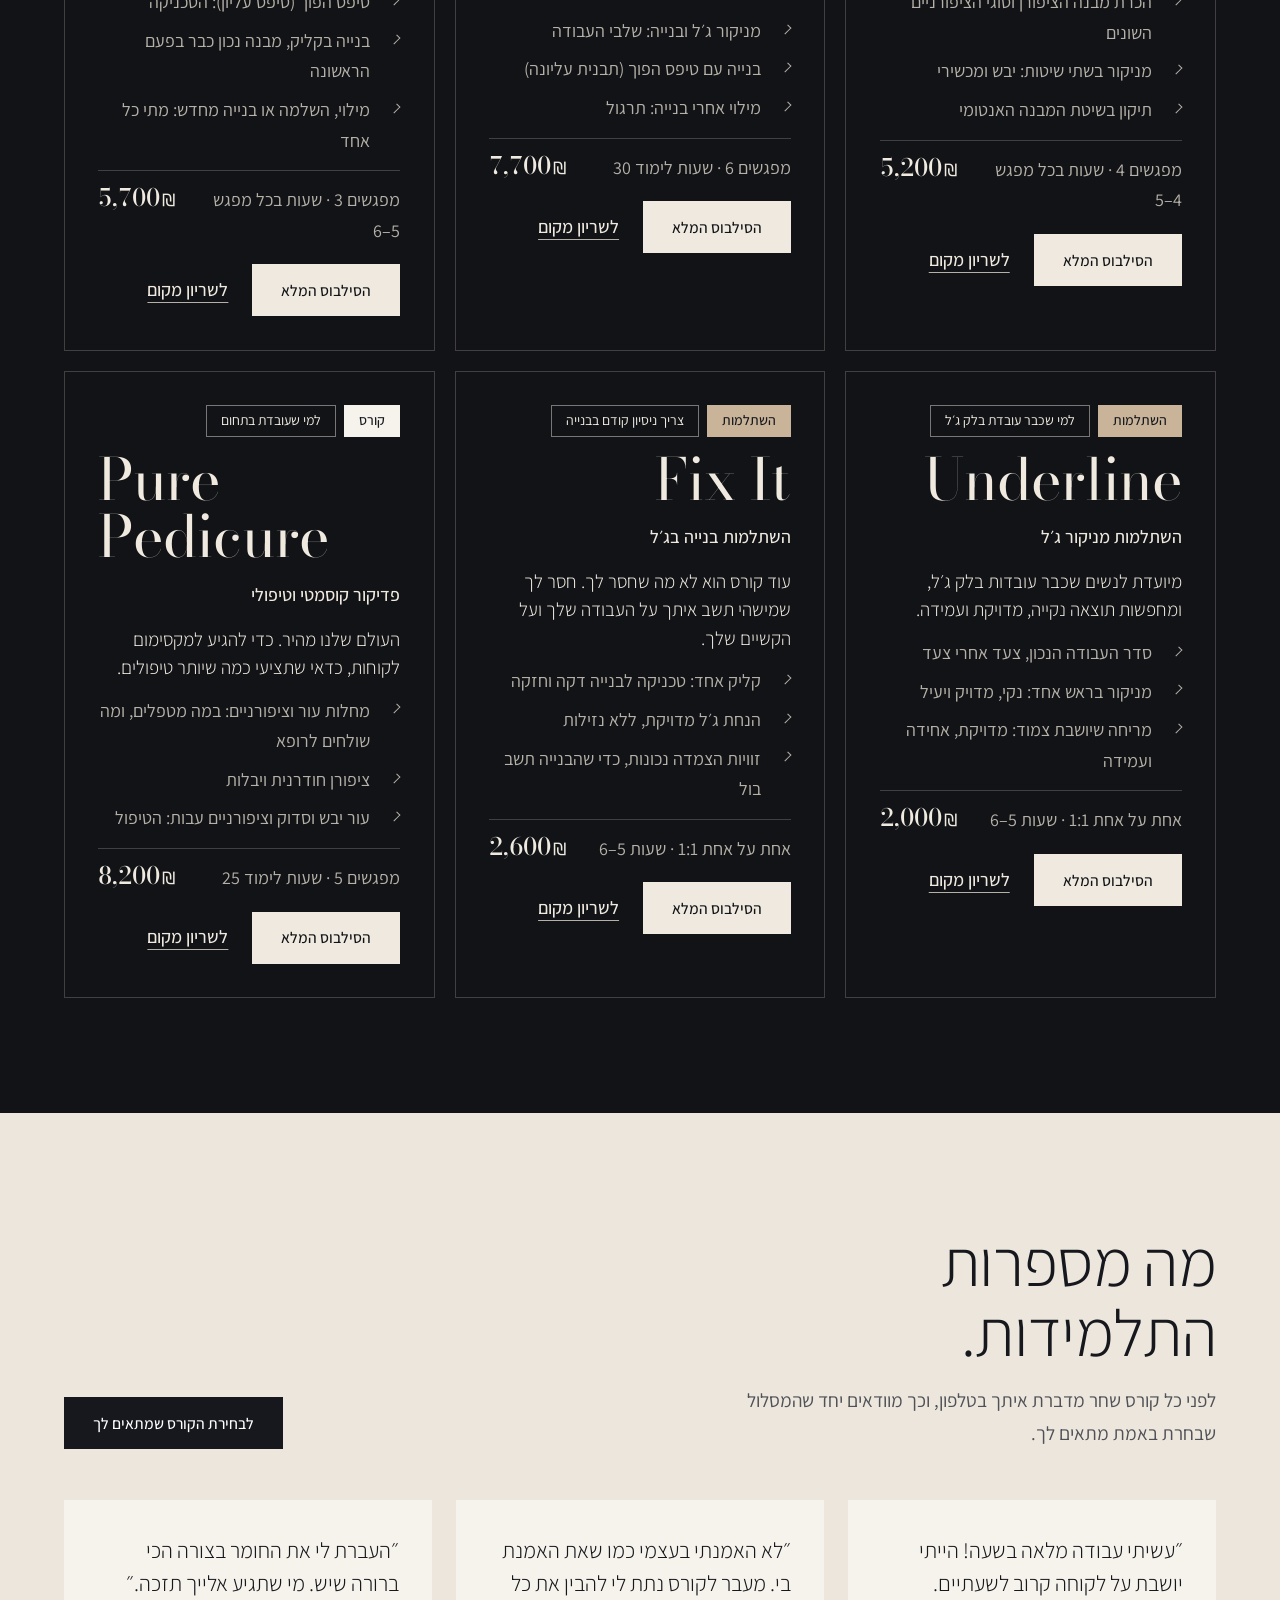
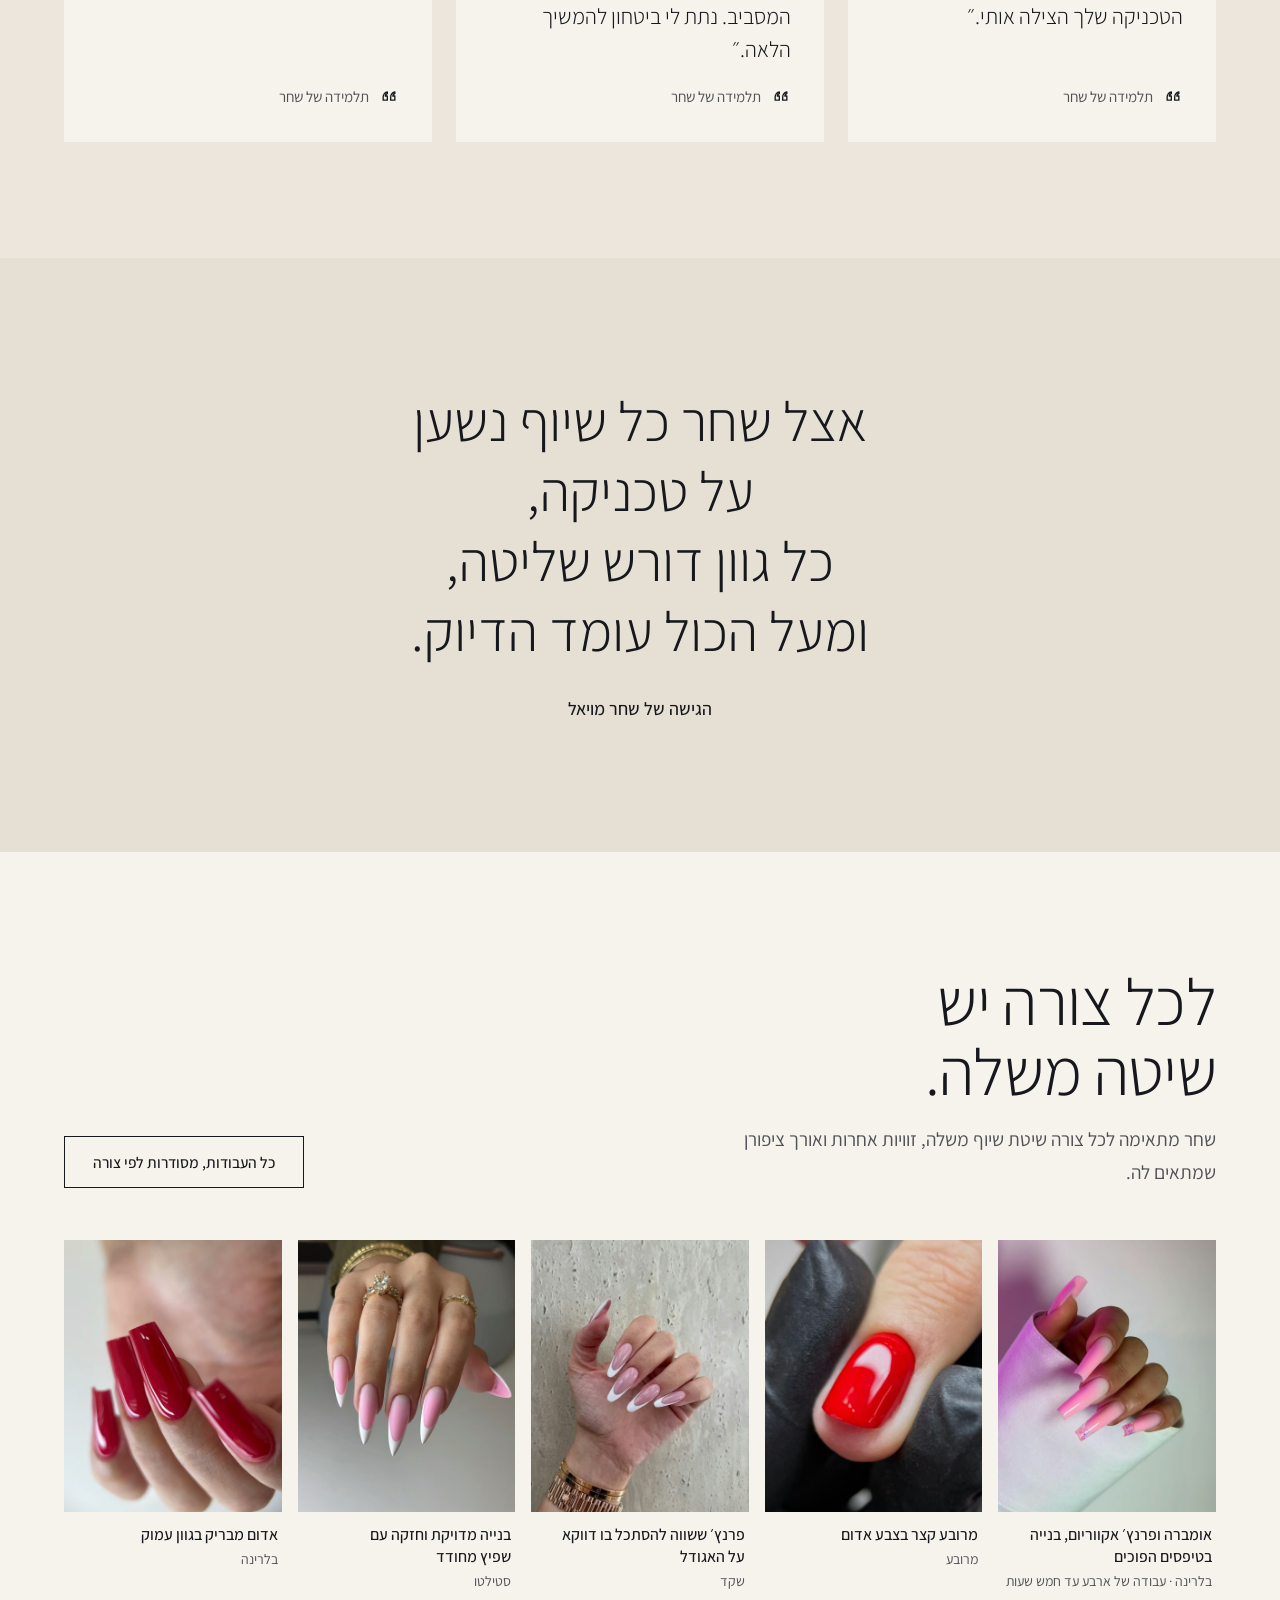
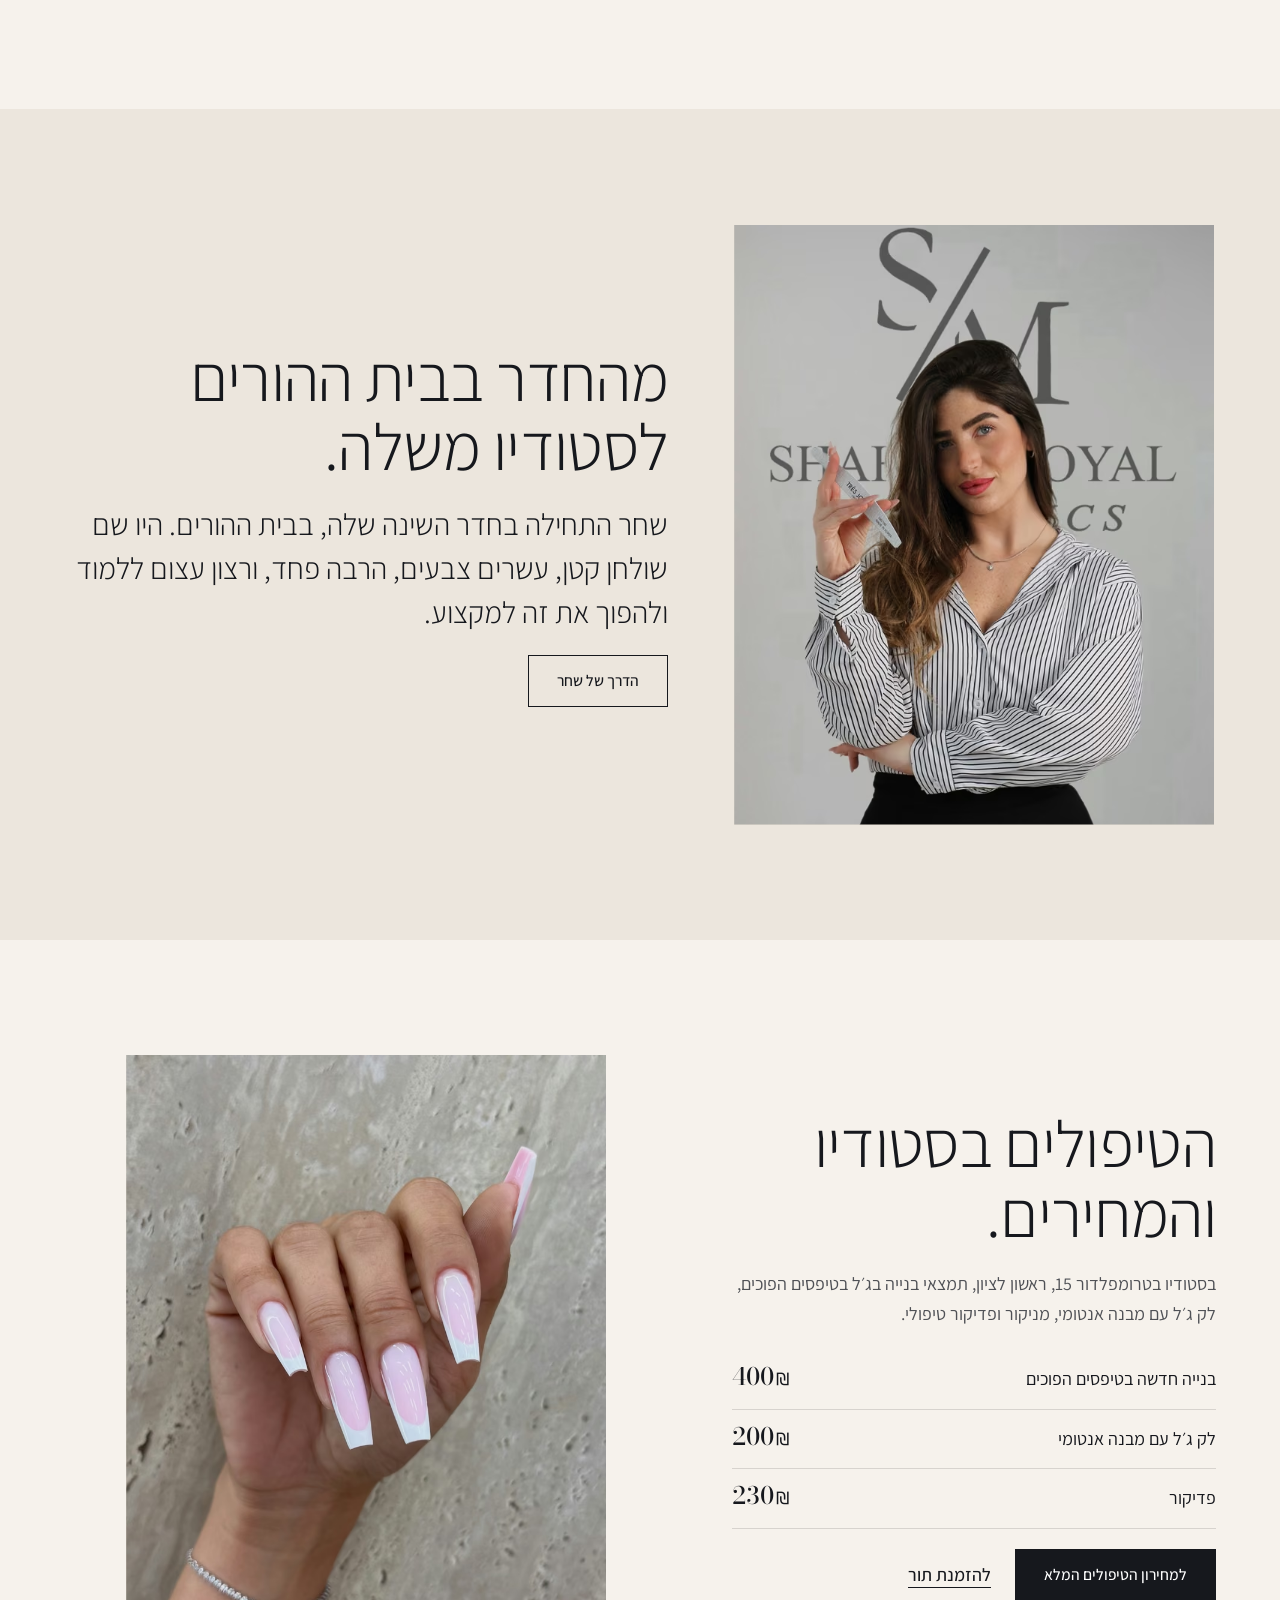
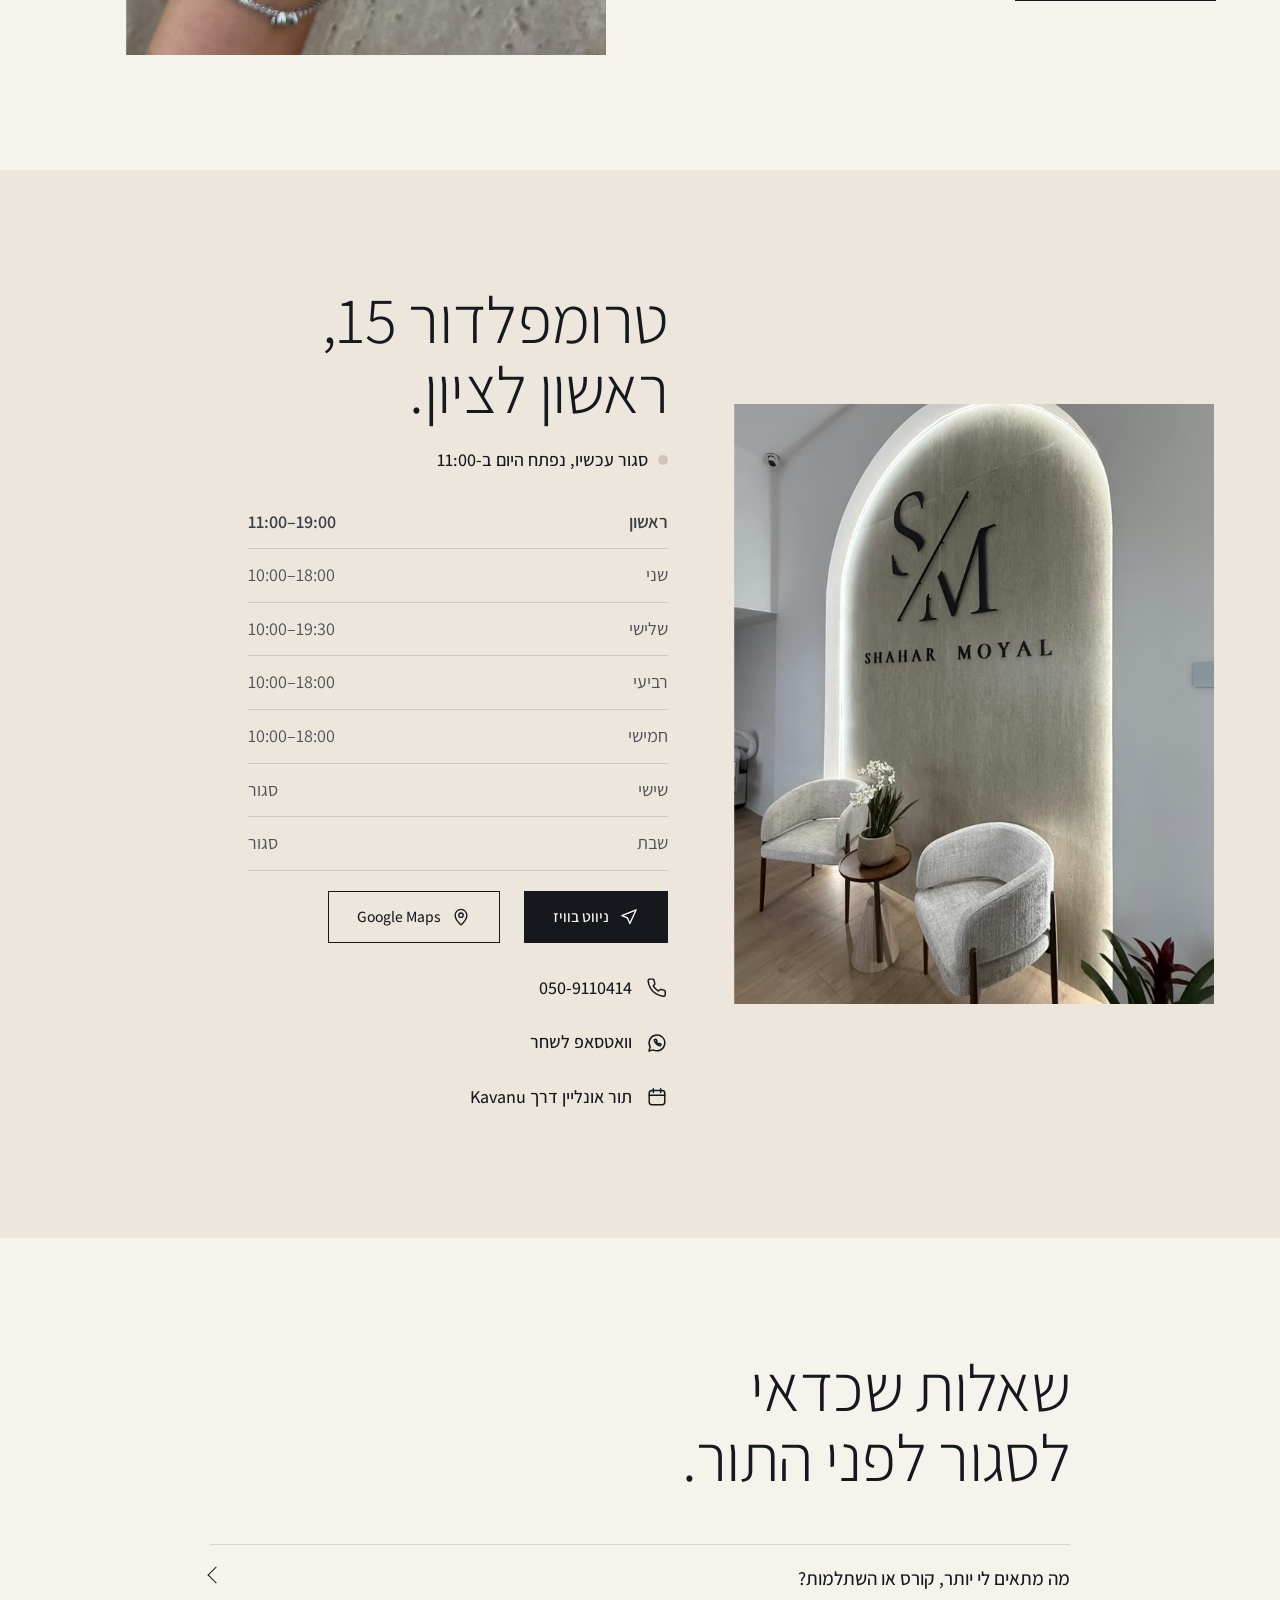
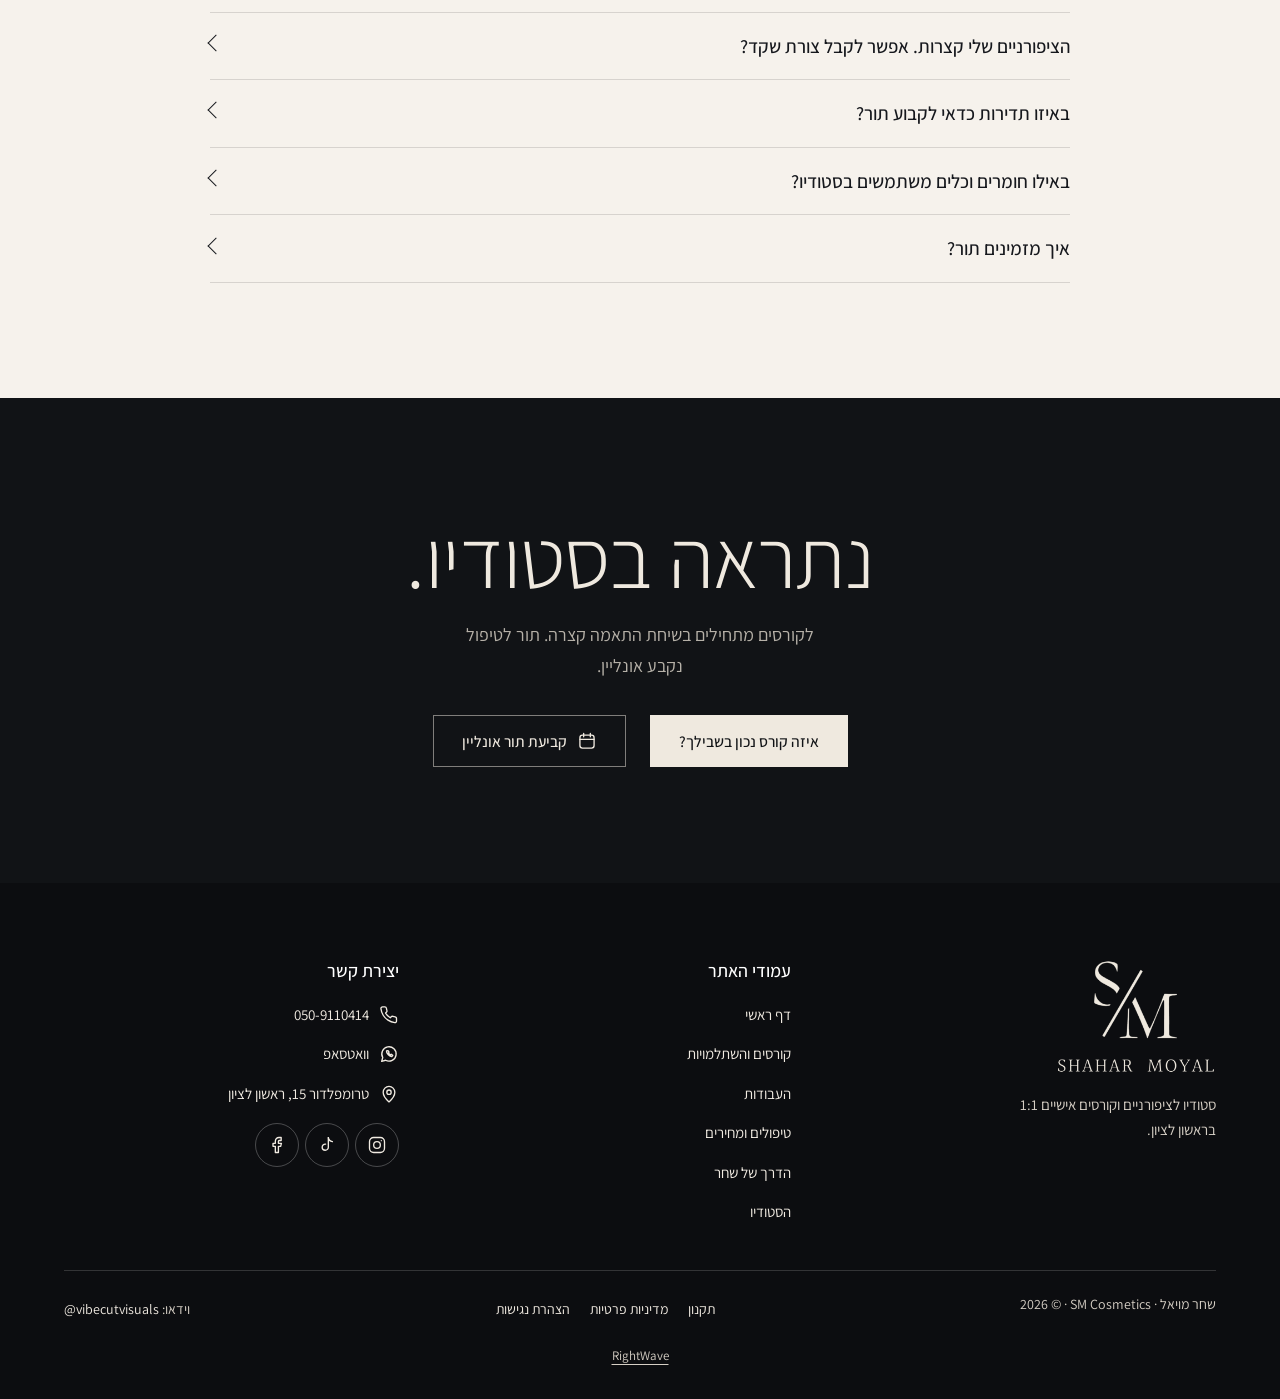
==== commit e311e415: "New opening hours, sharper share image Co-Authored-By: Claude Opus 5.5 <noreply@anthropic.com>" ====
--- a/index.html
+++ b/index.html
@@ -14,16 +14,21 @@
 <meta property="og:title" content="קורס ציפורניים ובניית ציפורניים בראשון לציון | שחר מויאל">
 <meta property="og:description" content="קורס ציפורניים אישי אחת על אחת ובניית ציפורניים בראשון לציון, בסטודיו של שחר מויאל בטרומפלדור 15: בנייה בג׳ל, לק ג׳ל עם מבנה אנטומי, פדיקור טיפולי והשתלמויות.">
 <meta property="og:url" content="https://shahar-moyal.1wp.site/">
-<meta property="og:image" content="https://shahar-moyal.1wp.site/assets/brand/og.jpg">
+<meta property="og:site_name" content="שחר מויאל">
+<meta property="og:image" content="https://shahar-moyal.1wp.site/assets/brand/og-share.jpg">
+<meta property="og:image:secure_url" content="https://shahar-moyal.1wp.site/assets/brand/og-share.jpg">
+<meta property="og:image:type" content="image/jpeg">
 <meta property="og:image:width" content="1200">
 <meta property="og:image:height" content="630">
+<meta property="og:image:alt" content="הלוגו של שחר מויאל, האותיות S/M">
+<meta name="twitter:card" content="summary_large_image">
 <meta name="theme-color" content="#111316">
 <link rel="icon" href="assets/brand/icon-64.png" type="image/png">
 <link rel="apple-touch-icon" href="assets/brand/icon-180.png">
-<link rel="stylesheet" href="styles.css?v=31">
+<link rel="stylesheet" href="styles.css?v=33">
 <link rel="preload" as="image" href="assets/video/studio-film-poster.webp" type="image/webp" fetchpriority="high">
-<script src="boot.js?v=31"></script>
-<script type="application/ld+json">{"@context": "https://schema.org", "@graph": [{"@type": "NailSalon", "@id": "https://shahar-moyal.1wp.site/#studio", "name": "שחר מויאל SM Cosmetics", "alternateName": "Shahar Moyal", "image": "https://shahar-moyal.1wp.site/assets/brand/og.jpg", "url": "https://shahar-moyal.1wp.site/", "telephone": "+972-50-911-0414", "priceRange": "₪₪", "address": {"@type": "PostalAddress", "streetAddress": "טרומפלדור 15", "addressLocality": "ראשון לציון", "addressCountry": "IL"}, "openingHoursSpecification": [{"@type": "OpeningHoursSpecification", "dayOfWeek": "Sunday", "opens": "11:00", "closes": "20:00"}, {"@type": "OpeningHoursSpecification", "dayOfWeek": "Monday", "opens": "08:00", "closes": "19:00"}, {"@type": "OpeningHoursSpecification", "dayOfWeek": "Tuesday", "opens": "10:10", "closes": "19:00"}, {"@type": "OpeningHoursSpecification", "dayOfWeek": "Wednesday", "opens": "11:00", "closes": "20:00"}, {"@type": "OpeningHoursSpecification", "dayOfWeek": "Thursday", "opens": "10:10", "closes": "19:00"}], "sameAs": ["https://www.instagram.com/shahar_moyal_sm/", "https://www.facebook.com/moyal850/", "https://www.tiktok.com/@shaharmoyalsm", "https://kavanu.co/sm-cosmetics"]}, {"@type": "Course", "name": "First Step", "description": "קורס למתחילות בלימוד אישי 1:1, מניקור לק ג׳ל ומבנה אנטומי, ב-4 מפגשים.", "inLanguage": "he", "provider": {"@id": "https://shahar-moyal.1wp.site/#studio"}, "offers": {"@type": "Offer", "category": "Paid", "price": "5200", "priceCurrency": "ILS"}}, {"@type": "Course", "name": "Pro Touch", "description": "קורס מורחב למתחילות בלימוד אישי 1:1, מניקור, לק ג׳ל ובניית ציפורניים בג׳ל, ב-6 מפגשים ו-30 שעות.", "inLanguage": "he", "provider": {"@id": "https://shahar-moyal.1wp.site/#studio"}, "offers": {"@type": "Offer", "category": "Paid", "price": "7700", "priceCurrency": "ILS"}}, {"@type": "Course", "name": "Set Up", "description": "קורס בנייה בג׳ל בלימוד אישי 1:1, מיועד למי שכבר עובדת עם לק ג׳ל, ב-3 מפגשים.", "inLanguage": "he", "provider": {"@id": "https://shahar-moyal.1wp.site/#studio"}, "offers": {"@type": "Offer", "category": "Paid", "price": "5700", "priceCurrency": "ILS"}}, {"@type": "Course", "name": "Underline", "description": "השתלמות במניקור ג׳ל למקצועיות, בלימוד אישי 1:1, באורך 5 עד 6 שעות.", "inLanguage": "he", "provider": {"@id": "https://shahar-moyal.1wp.site/#studio"}, "offers": {"@type": "Offer", "category": "Paid", "price": "2000", "priceCurrency": "ILS"}}, {"@type": "Course", "name": "Fix It", "description": "השתלמות בבנייה בג׳ל למקצועיות, בלימוד אישי 1:1, באורך 5 עד 6 שעות.", "inLanguage": "he", "provider": {"@id": "https://shahar-moyal.1wp.site/#studio"}, "offers": {"@type": "Offer", "category": "Paid", "price": "2600", "priceCurrency": "ILS"}}, {"@type": "Course", "name": "Pure Pedicure", "description": "קורס פדיקור קוסמטי וטיפולי בלימוד אישי 1:1, ב-5 מפגשים ו-25 שעות.", "inLanguage": "he", "provider": {"@id": "https://shahar-moyal.1wp.site/#studio"}, "offers": {"@type": "Offer", "category": "Paid", "price": "8200", "priceCurrency": "ILS"}}, {"@type": "FAQPage", "mainEntity": [{"@type": "Question", "name": "מה מתאים לי יותר, קורס או השתלמות?", "acceptedAnswer": {"@type": "Answer", "text": "למי שמתחילה מאפס שחר ממליצה על קורס בלבד. השתלמות נועדה למי שכבר עובדת בתחום ורוצה להשתפר. הלימוד תמיד מתקיים בסטודיו, אחת על אחת, ואפשר לבחור מסלול בוקר, ערב או שישי."}}, {"@type": "Question", "name": "הציפורניים שלי קצרות. אפשר לקבל צורת שקד?", "acceptedAnswer": {"@type": "Answer", "text": "כשהציפורן קצרה, אין הרבה מרחב לשנות את הצורה שלה. כדי שתיראה צרה יותר צריך לשייף את הקירות התומכים, ואז היא נחלשת ופחות יציבה. לכן שחר תציע לך שתי אפשרויות: להישאר באורך קצר ובריא, או לעשות בנייה שמעניקה מראה ארוך בדרך הנכונה."}}, {"@type": "Question", "name": "באיזו תדירות כדאי לקבוע תור?", "acceptedAnswer": {"@type": "Answer", "text": "ג׳ל ברגליים מחדשים כל 3 עד 4 שבועות. בבנייה, מועד החידוש נקבע לפי המבנה של הציפורן שלך. מבחינת שחר, המטרה של בנייה היא לא להחזיק איתה כמה שיותר זמן, אלא לשמור לאורך זמן על ציפורן שלמה, יציבה ומקצועית."}}, {"@type": "Question", "name": "באילו חומרים וכלים משתמשים בסטודיו?", "acceptedAnswer": {"@type": "Answer", "text": "בסטודיו משתמשים אך ורק בחומרים שנרכשים בישראל ומגיעים עם אישורים, פיקוח ואחריות. כל סט כלים מחוטא ומעוקר, והוא נפתח רק מול העיניים שלך."}}, {"@type": "Question", "name": "איך מזמינים תור?", "acceptedAnswer": {"@type": "Answer", "text": "אפשר להזמין תור אונליין ב-Kavanu, לשלוח הודעה בוואטסאפ או להתקשר למספר 050-9110414."}}]}]}</script>
+<script src="boot.js?v=33"></script>
+<script type="application/ld+json">{"@context": "https://schema.org", "@graph": [{"@type": "NailSalon", "@id": "https://shahar-moyal.1wp.site/#studio", "name": "שחר מויאל SM Cosmetics", "alternateName": "Shahar Moyal", "image": "https://shahar-moyal.1wp.site/assets/brand/og-share.jpg", "url": "https://shahar-moyal.1wp.site/", "telephone": "+972-50-911-0414", "priceRange": "₪₪", "address": {"@type": "PostalAddress", "streetAddress": "טרומפלדור 15", "addressLocality": "ראשון לציון", "addressCountry": "IL"}, "openingHoursSpecification": [{"@type": "OpeningHoursSpecification", "dayOfWeek": "Sunday", "opens": "11:00", "closes": "19:00"}, {"@type": "OpeningHoursSpecification", "dayOfWeek": "Monday", "opens": "10:00", "closes": "18:00"}, {"@type": "OpeningHoursSpecification", "dayOfWeek": "Tuesday", "opens": "10:00", "closes": "19:30"}, {"@type": "OpeningHoursSpecification", "dayOfWeek": "Wednesday", "opens": "10:00", "closes": "18:00"}, {"@type": "OpeningHoursSpecification", "dayOfWeek": "Thursday", "opens": "10:00", "closes": "18:00"}], "sameAs": ["https://www.instagram.com/shahar_moyal_sm/", "https://www.facebook.com/moyal850/", "https://www.tiktok.com/@shaharmoyalsm", "https://kavanu.co/sm-cosmetics"]}, {"@type": "Course", "name": "First Step", "description": "קורס למתחילות בלימוד אישי 1:1, מניקור לק ג׳ל ומבנה אנטומי, ב-4 מפגשים.", "inLanguage": "he", "provider": {"@id": "https://shahar-moyal.1wp.site/#studio"}, "offers": {"@type": "Offer", "category": "Paid", "price": "5200", "priceCurrency": "ILS"}}, {"@type": "Course", "name": "Pro Touch", "description": "קורס מורחב למתחילות בלימוד אישי 1:1, מניקור, לק ג׳ל ובניית ציפורניים בג׳ל, ב-6 מפגשים ו-30 שעות.", "inLanguage": "he", "provider": {"@id": "https://shahar-moyal.1wp.site/#studio"}, "offers": {"@type": "Offer", "category": "Paid", "price": "7700", "priceCurrency": "ILS"}}, {"@type": "Course", "name": "Set Up", "description": "קורס בנייה בג׳ל בלימוד אישי 1:1, מיועד למי שכבר עובדת עם לק ג׳ל, ב-3 מפגשים.", "inLanguage": "he", "provider": {"@id": "https://shahar-moyal.1wp.site/#studio"}, "offers": {"@type": "Offer", "category": "Paid", "price": "5700", "priceCurrency": "ILS"}}, {"@type": "Course", "name": "Underline", "description": "השתלמות במניקור ג׳ל למקצועיות, בלימוד אישי 1:1, באורך 5 עד 6 שעות.", "inLanguage": "he", "provider": {"@id": "https://shahar-moyal.1wp.site/#studio"}, "offers": {"@type": "Offer", "category": "Paid", "price": "2000", "priceCurrency": "ILS"}}, {"@type": "Course", "name": "Fix It", "description": "השתלמות בבנייה בג׳ל למקצועיות, בלימוד אישי 1:1, באורך 5 עד 6 שעות.", "inLanguage": "he", "provider": {"@id": "https://shahar-moyal.1wp.site/#studio"}, "offers": {"@type": "Offer", "category": "Paid", "price": "2600", "priceCurrency": "ILS"}}, {"@type": "Course", "name": "Pure Pedicure", "description": "קורס פדיקור קוסמטי וטיפולי בלימוד אישי 1:1, ב-5 מפגשים ו-25 שעות.", "inLanguage": "he", "provider": {"@id": "https://shahar-moyal.1wp.site/#studio"}, "offers": {"@type": "Offer", "category": "Paid", "price": "8200", "priceCurrency": "ILS"}}, {"@type": "FAQPage", "mainEntity": [{"@type": "Question", "name": "מה מתאים לי יותר, קורס או השתלמות?", "acceptedAnswer": {"@type": "Answer", "text": "למי שמתחילה מאפס שחר ממליצה על קורס בלבד. השתלמות נועדה למי שכבר עובדת בתחום ורוצה להשתפר. הלימוד תמיד מתקיים בסטודיו, אחת על אחת, ואפשר לבחור מסלול בוקר, ערב או שישי."}}, {"@type": "Question", "name": "הציפורניים שלי קצרות. אפשר לקבל צורת שקד?", "acceptedAnswer": {"@type": "Answer", "text": "כשהציפורן קצרה, אין הרבה מרחב לשנות את הצורה שלה. כדי שתיראה צרה יותר צריך לשייף את הקירות התומכים, ואז היא נחלשת ופחות יציבה. לכן שחר תציע לך שתי אפשרויות: להישאר באורך קצר ובריא, או לעשות בנייה שמעניקה מראה ארוך בדרך הנכונה."}}, {"@type": "Question", "name": "באיזו תדירות כדאי לקבוע תור?", "acceptedAnswer": {"@type": "Answer", "text": "ג׳ל ברגליים מחדשים כל 3 עד 4 שבועות. בבנייה, מועד החידוש נקבע לפי המבנה של הציפורן שלך. מבחינת שחר, המטרה של בנייה היא לא להחזיק איתה כמה שיותר זמן, אלא לשמור לאורך זמן על ציפורן שלמה, יציבה ומקצועית."}}, {"@type": "Question", "name": "באילו חומרים וכלים משתמשים בסטודיו?", "acceptedAnswer": {"@type": "Answer", "text": "בסטודיו משתמשים אך ורק בחומרים שנרכשים בישראל ומגיעים עם אישורים, פיקוח ואחריות. כל סט כלים מחוטא ומעוקר, והוא נפתח רק מול העיניים שלך."}}, {"@type": "Question", "name": "איך מזמינים תור?", "acceptedAnswer": {"@type": "Answer", "text": "אפשר להזמין תור אונליין ב-Kavanu, לשלוח הודעה בוואטסאפ או להתקשר למספר 050-9110414."}}]}]}</script>
 </head>
 <body>
 <a class="skip" href="#main">דילוג לתוכן</a>
@@ -222,7 +227,7 @@
       <p class="open" data-open hidden></p>
       <table class="hours">
         <caption class="sr">שעות פעילות</caption>
-        <tbody><tr data-day="0"><th scope="row">ראשון</th><td><bdi>11:00–20:00</bdi></td></tr><tr data-day="1"><th scope="row">שני</th><td><bdi>08:00–19:00</bdi></td></tr><tr data-day="2"><th scope="row">שלישי</th><td><bdi>10:10–19:00</bdi></td></tr><tr data-day="3"><th scope="row">רביעי</th><td><bdi>11:00–20:00</bdi></td></tr><tr data-day="4"><th scope="row">חמישי</th><td><bdi>10:10–19:00</bdi></td></tr><tr data-day="5"><th scope="row">שישי</th><td><bdi>סגור</bdi></td></tr><tr data-day="6"><th scope="row">שבת</th><td><bdi>סגור</bdi></td></tr></tbody>
+        <tbody><tr data-day="0"><th scope="row">ראשון</th><td><bdi>11:00–19:00</bdi></td></tr><tr data-day="1"><th scope="row">שני</th><td><bdi>10:00–18:00</bdi></td></tr><tr data-day="2"><th scope="row">שלישי</th><td><bdi>10:00–19:30</bdi></td></tr><tr data-day="3"><th scope="row">רביעי</th><td><bdi>10:00–18:00</bdi></td></tr><tr data-day="4"><th scope="row">חמישי</th><td><bdi>10:00–18:00</bdi></td></tr><tr data-day="5"><th scope="row">שישי</th><td><bdi>סגור</bdi></td></tr><tr data-day="6"><th scope="row">שבת</th><td><bdi>סגור</bdi></td></tr></tbody>
       </table>
       <div class="go">
         <a class="btn btn--red" href="https://waze.com/ul?q=%D7%98%D7%A8%D7%95%D7%9E%D7%A4%D7%9C%D7%93%D7%95%D7%A8%2015%20%D7%A8%D7%90%D7%A9%D7%95%D7%9F%20%D7%9C%D7%A6%D7%99%D7%95%D7%9F&navigate=yes" target="_blank" rel="noopener"><svg class="ico" viewBox="0 0 24 24" aria-hidden="true"><path d="M20.500 3.500L3.500 10.300l6.700 2.800 2.800 6.700z"/></svg>ניווט בוויז</a>
@@ -301,6 +306,6 @@
     <button class="lb__btn" type="button" data-lb-close aria-label="סגירה"><svg class="" viewBox="0 0 24 24" aria-hidden="true"><path d="M6 6l12 12M18 6L6 18"/></svg></button>
   </div>
 </dialog>
-<script src="app.js?v=31" defer></script>
+<script src="app.js?v=33" defer></script>
 </body>
 </html>
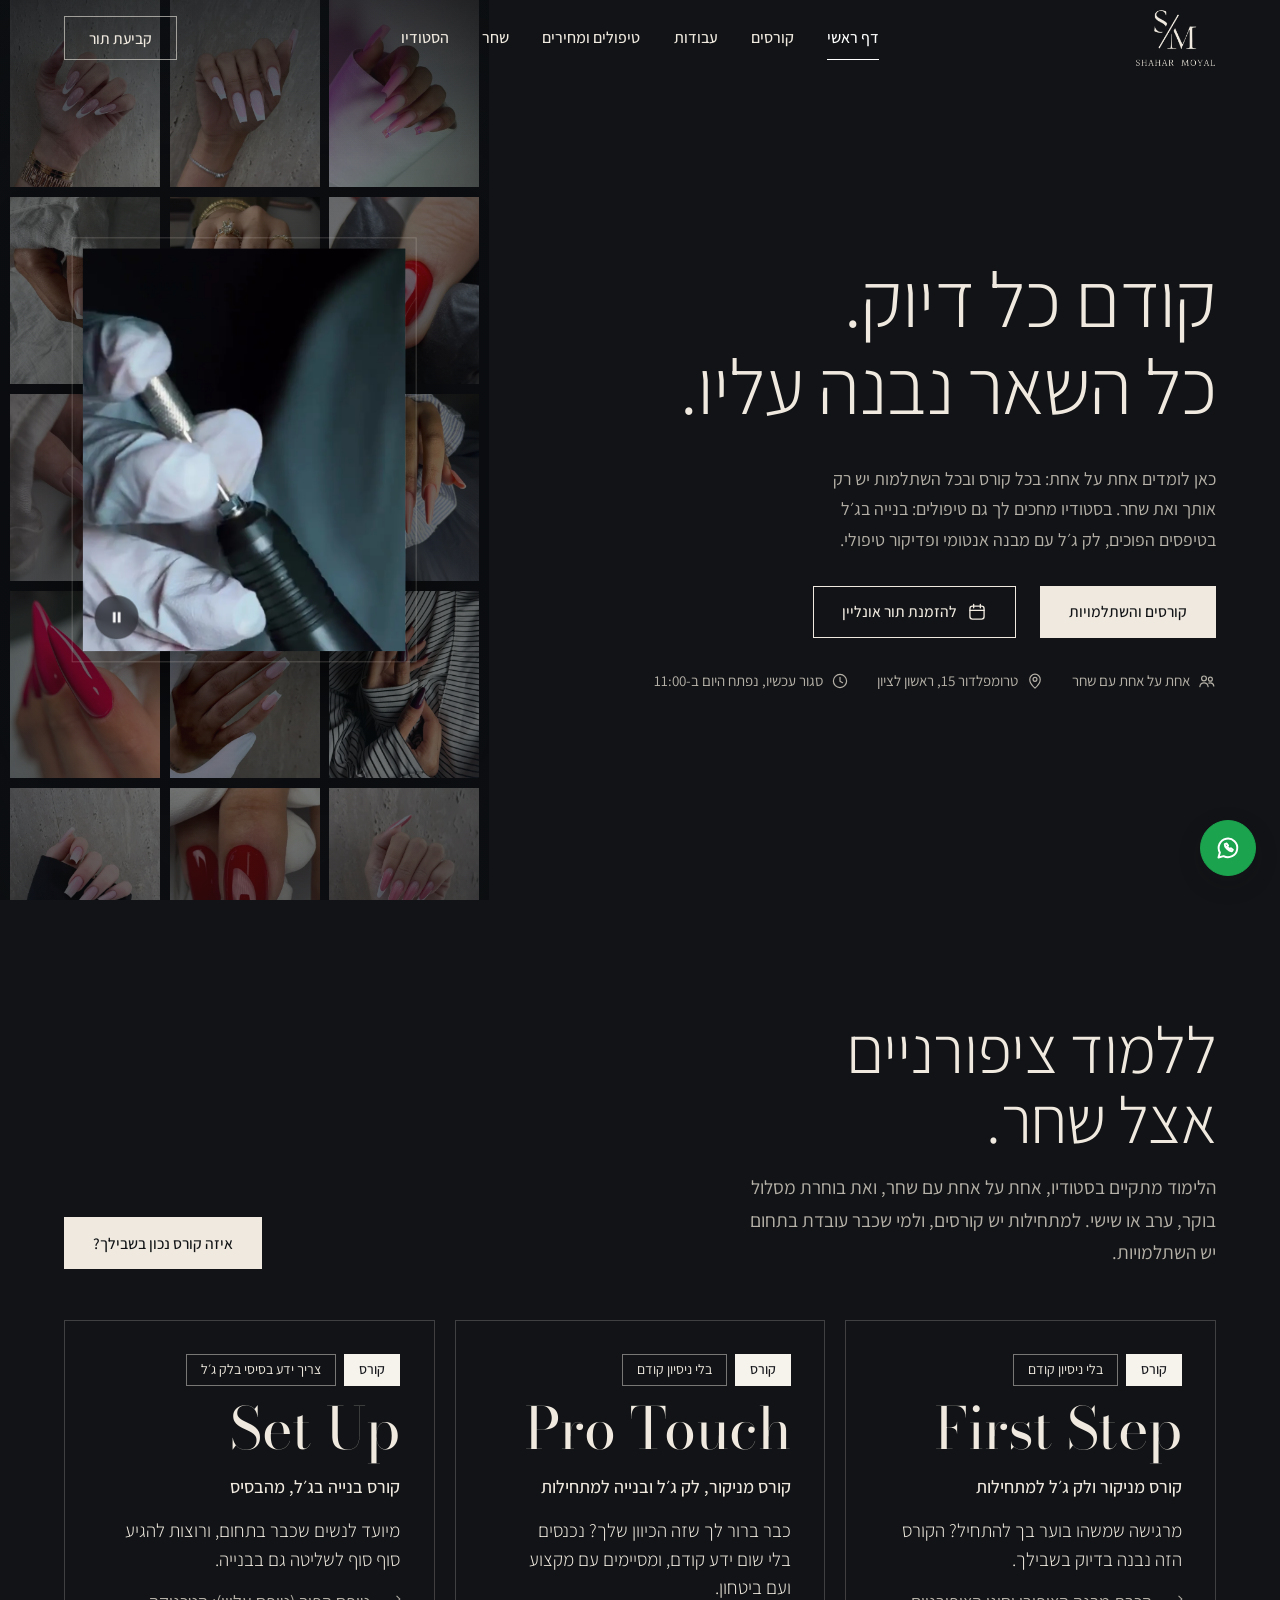
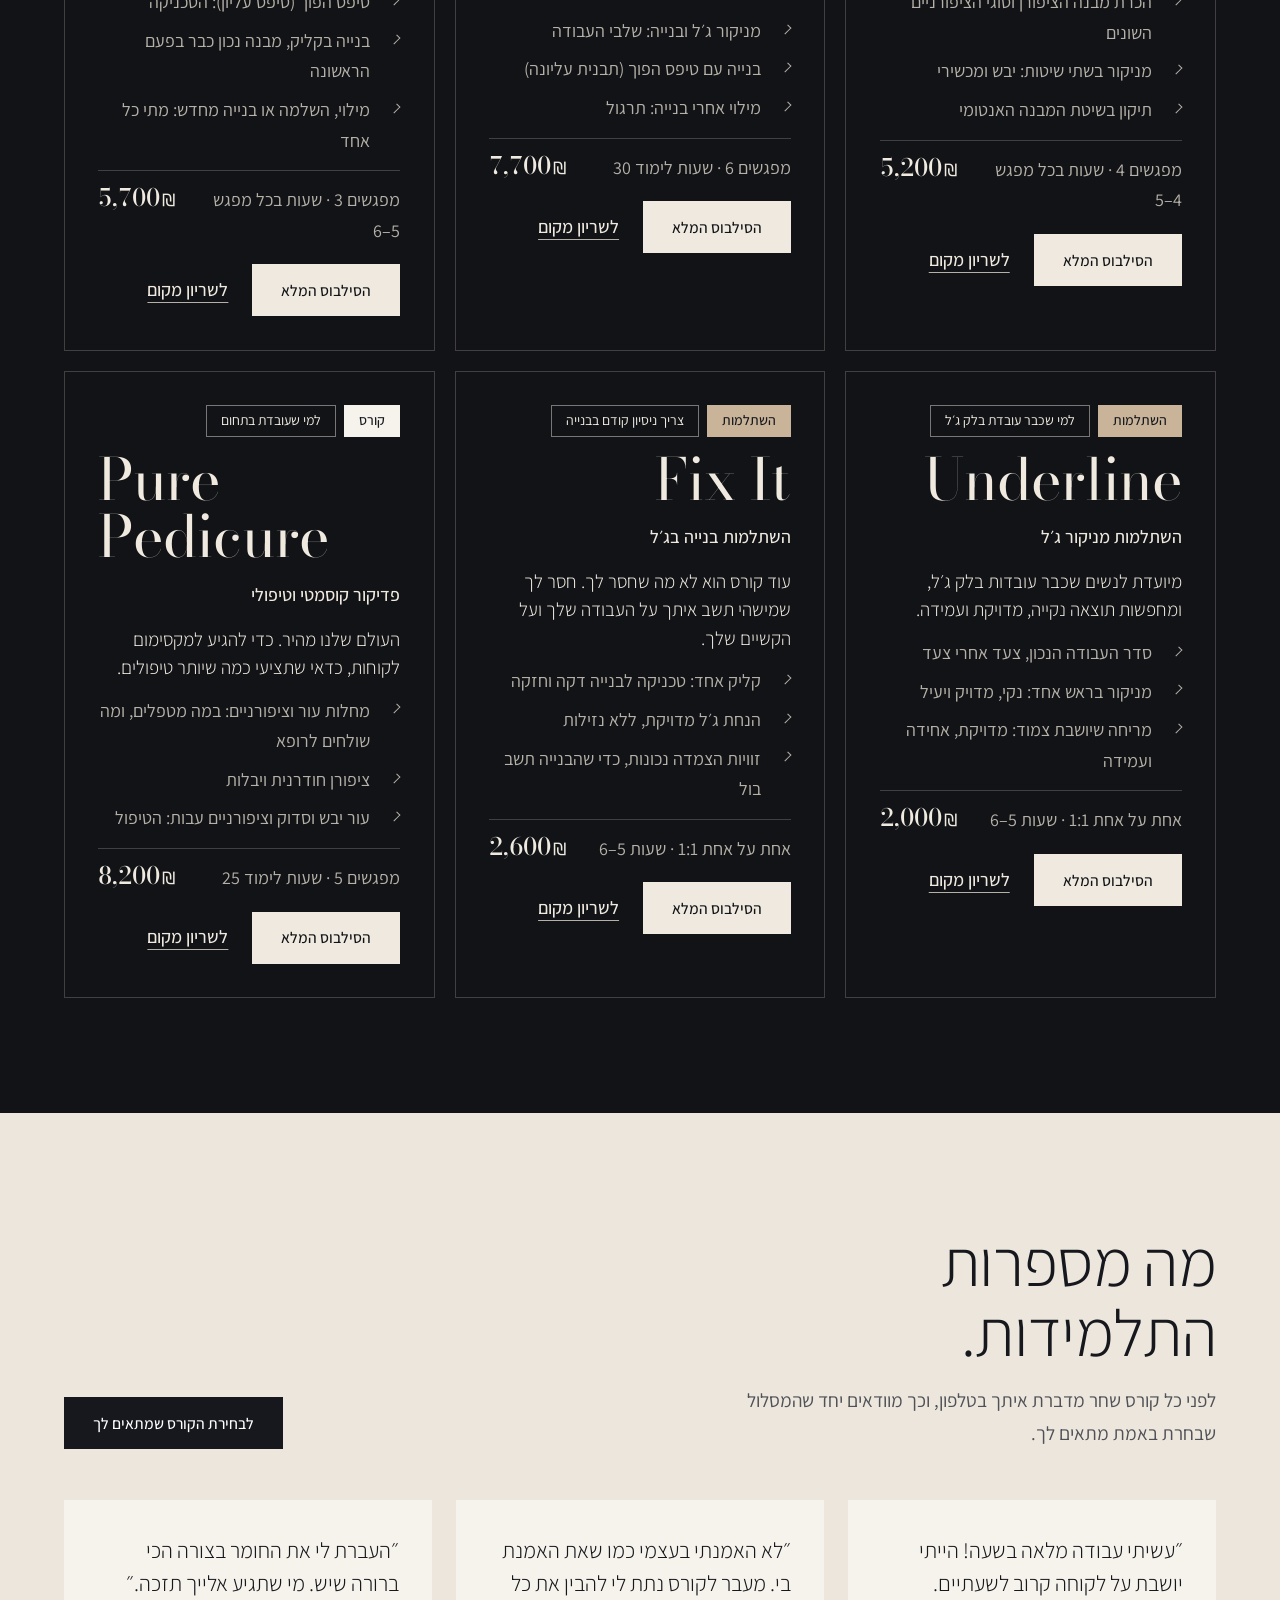
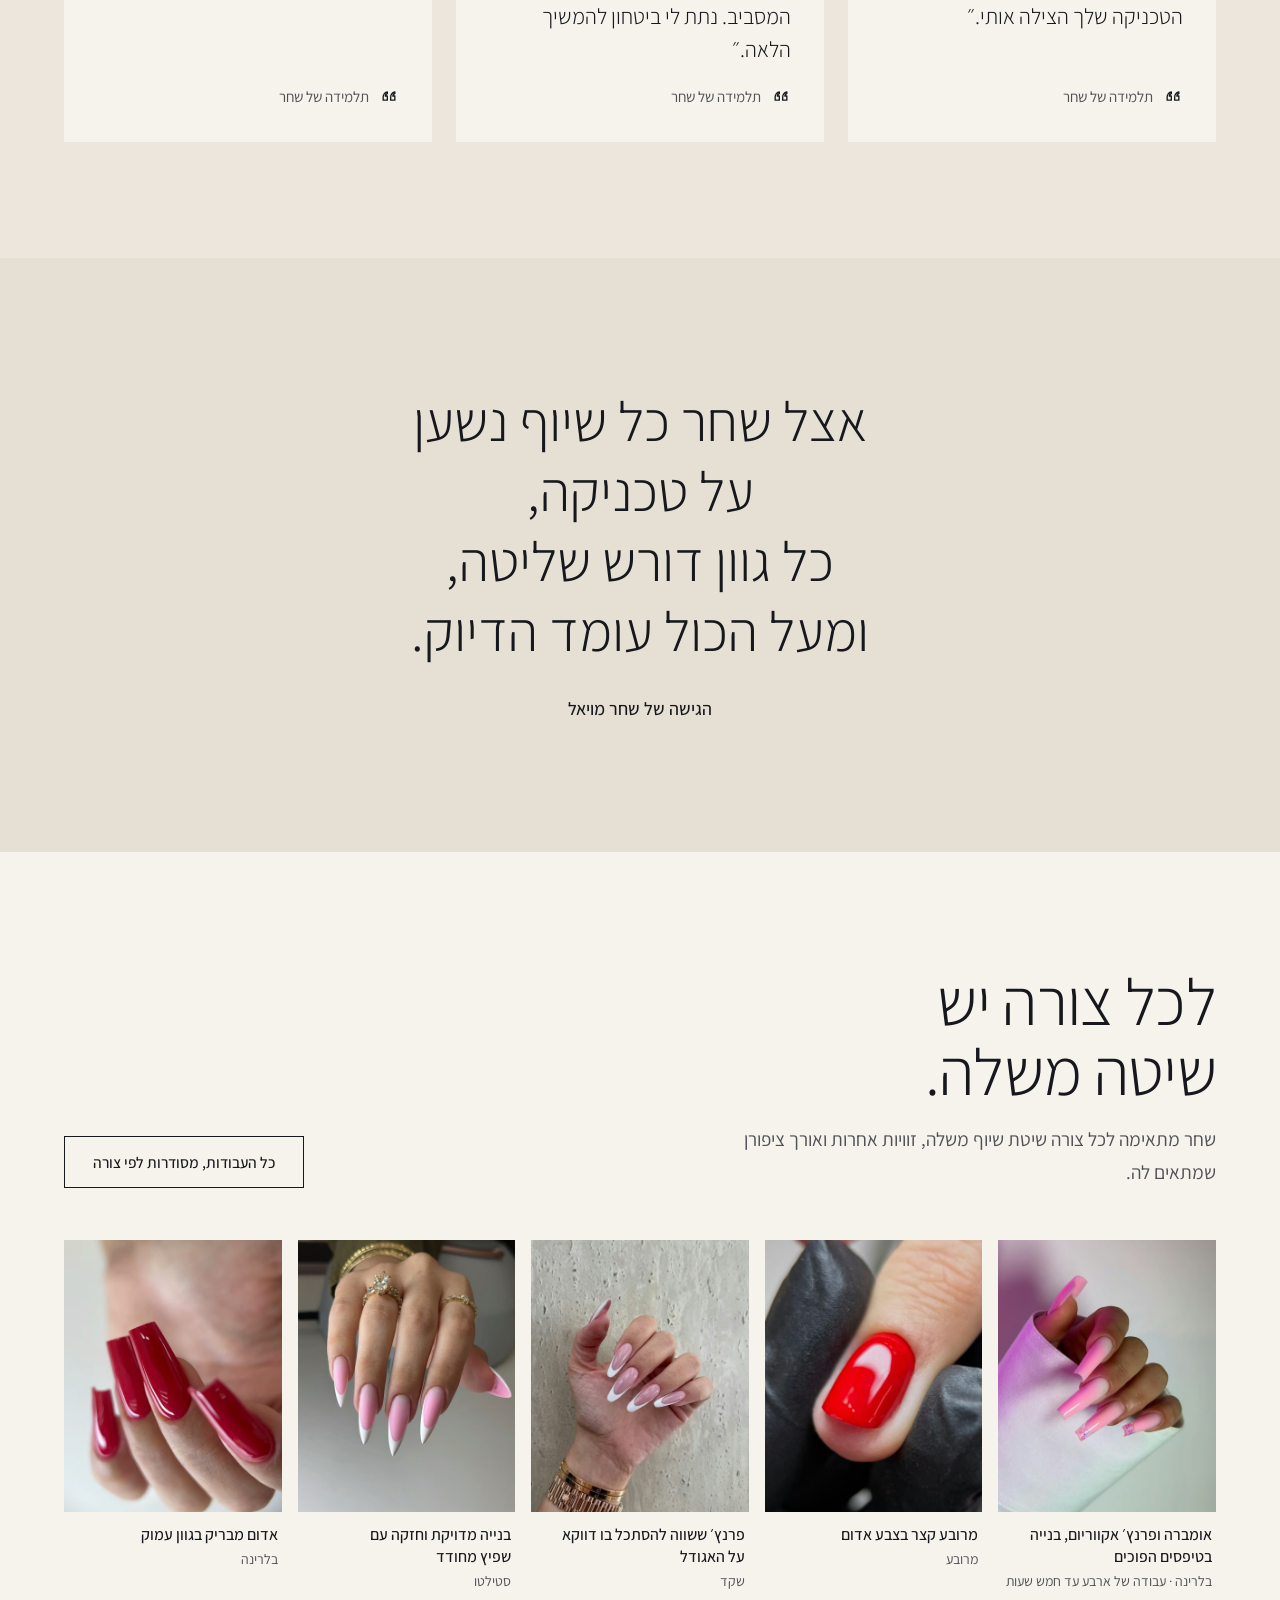
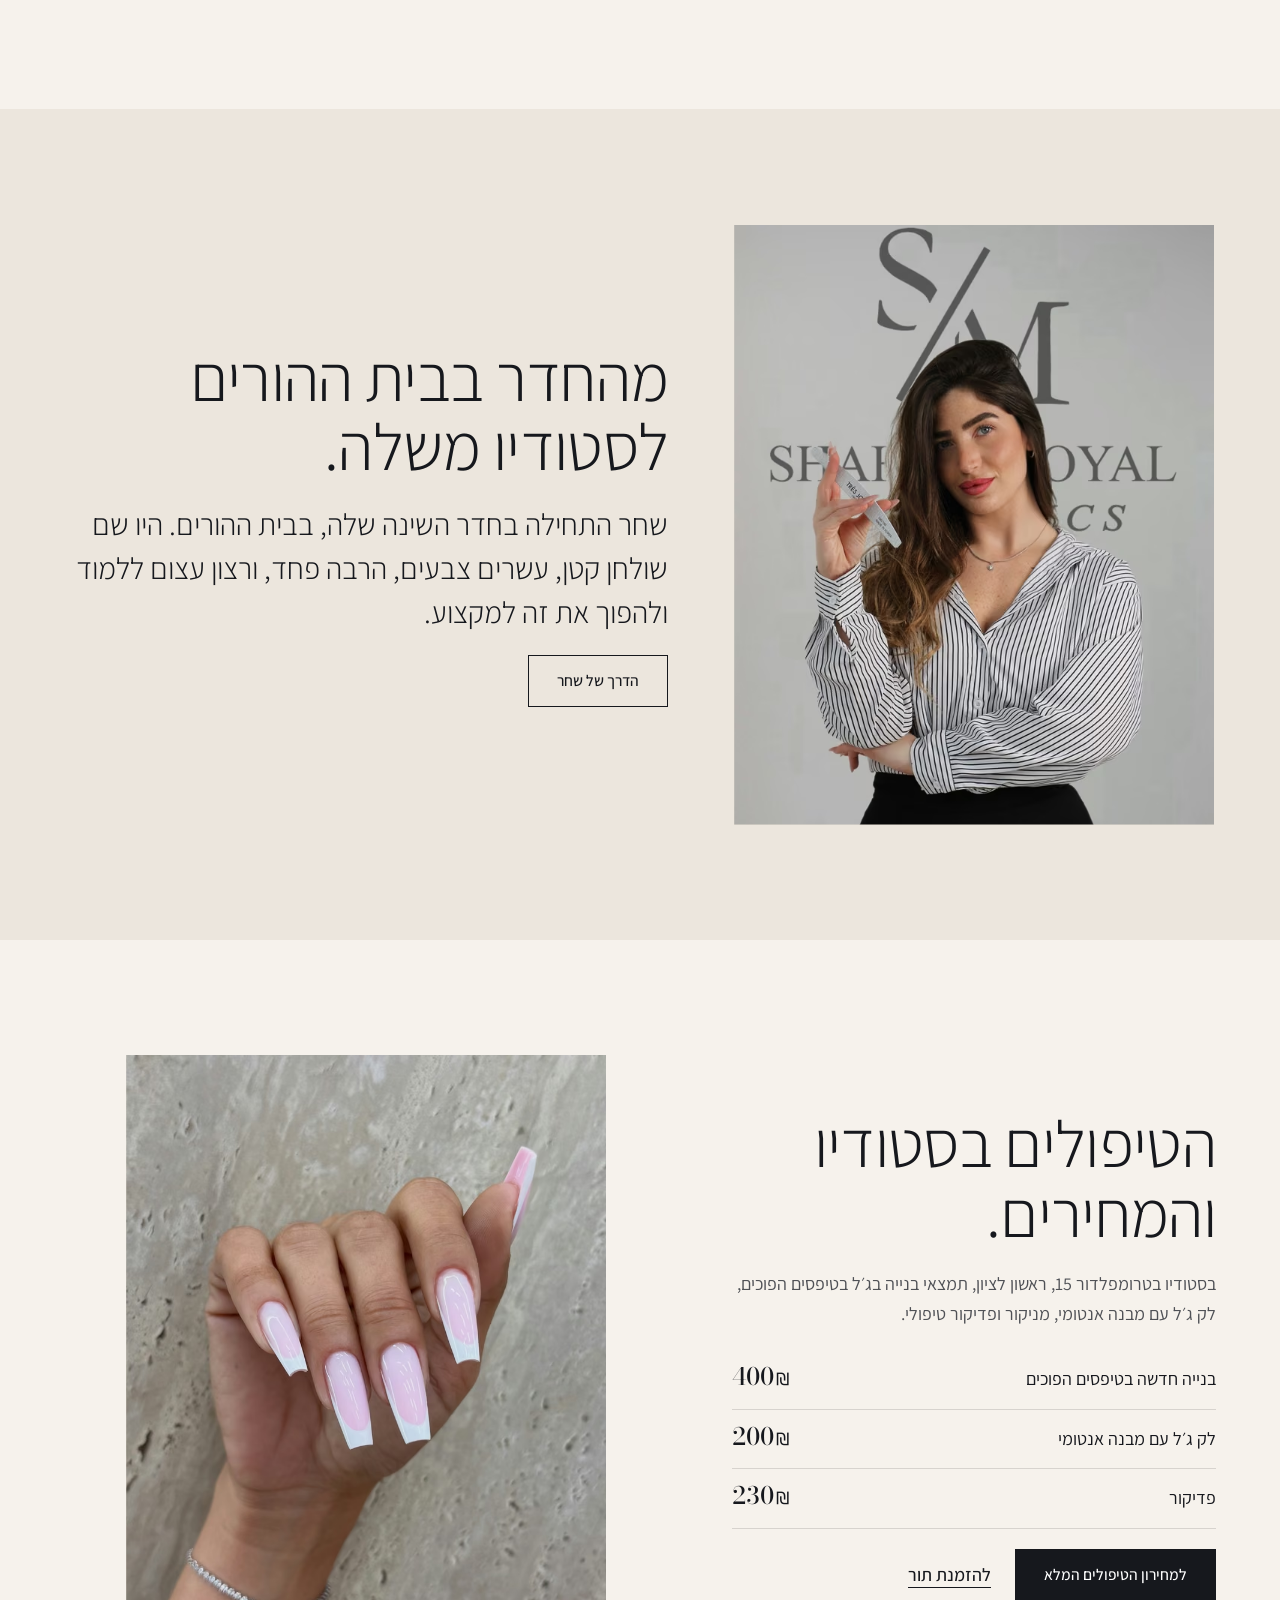
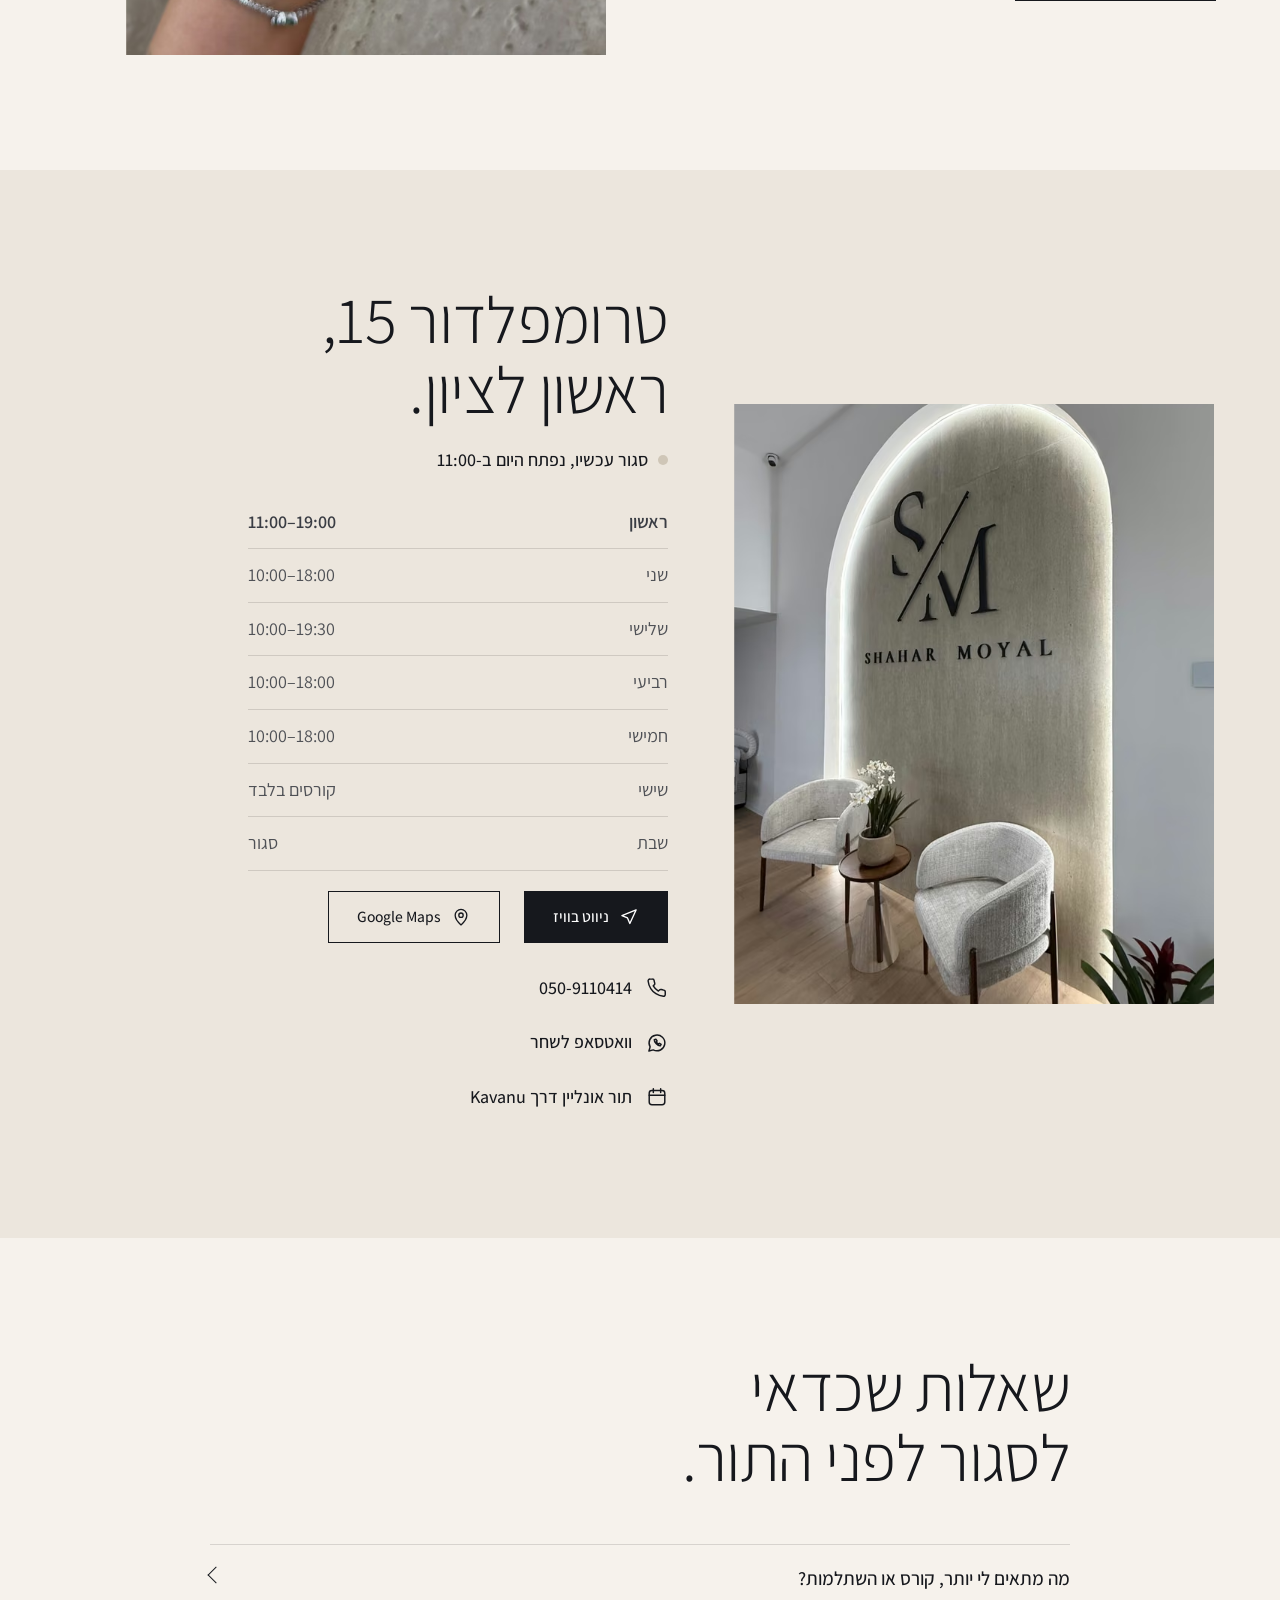
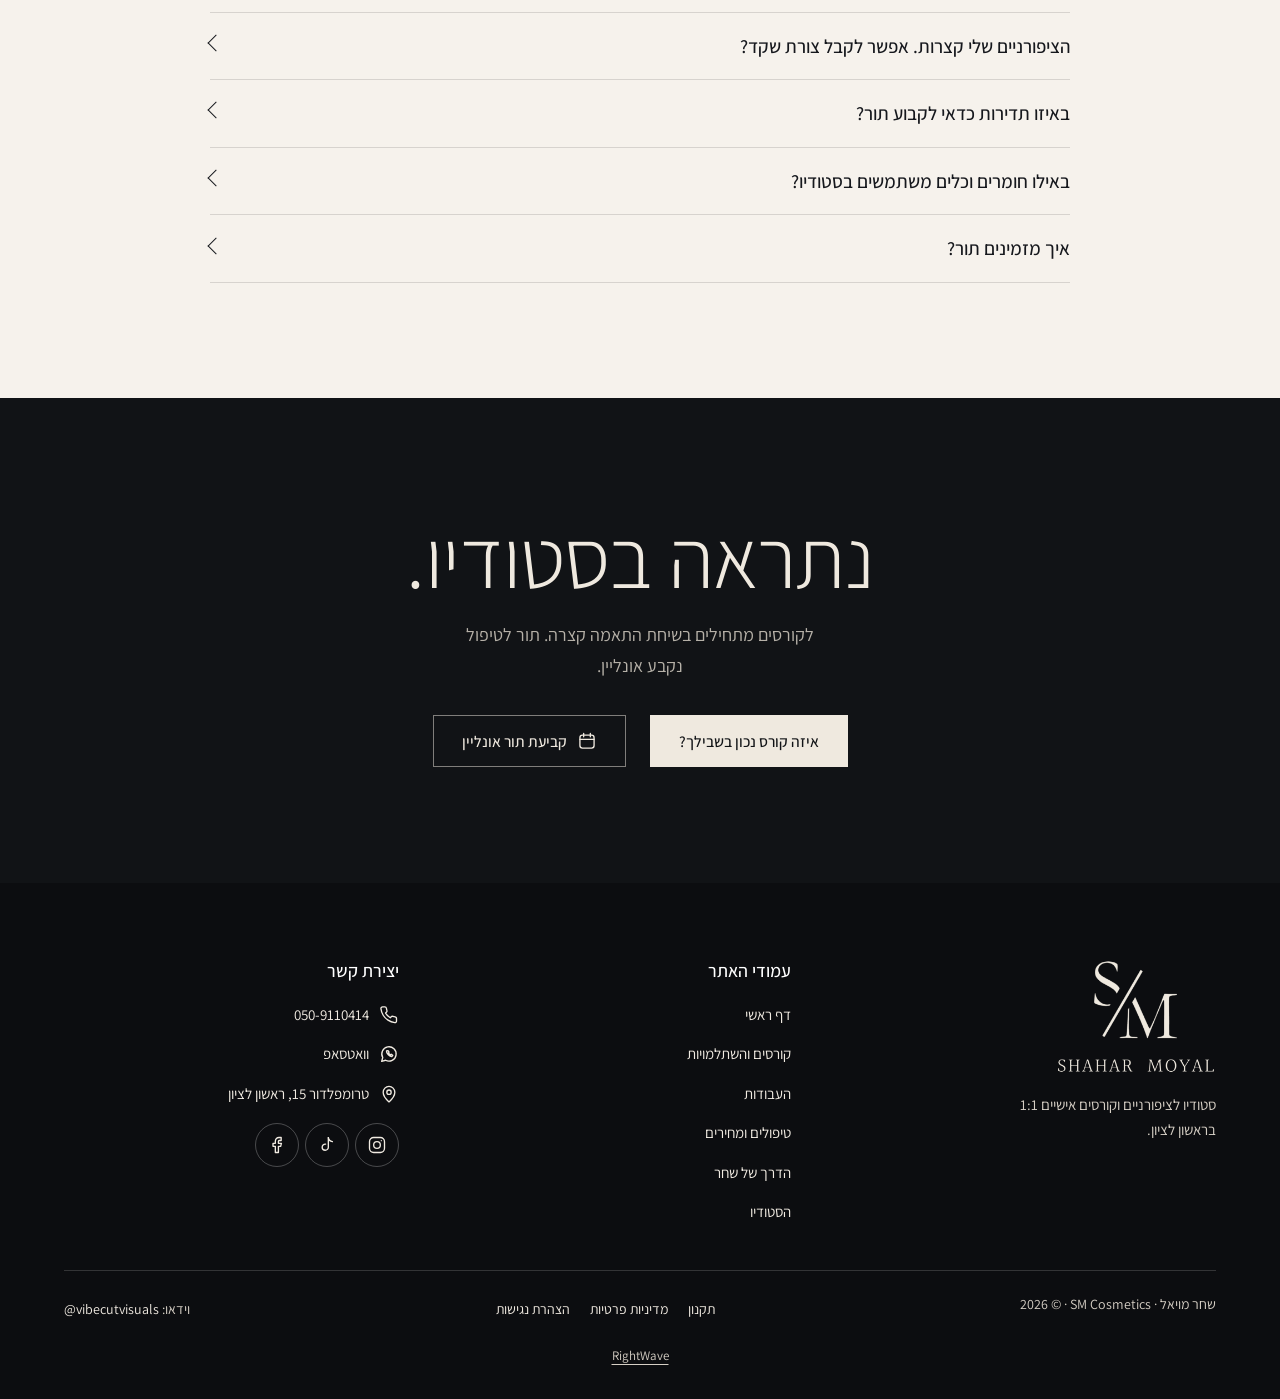
==== commit 0e8ae3c1: "Friday: courses only" ====
--- a/index.html
+++ b/index.html
@@ -25,9 +25,9 @@
 <meta name="theme-color" content="#111316">
 <link rel="icon" href="assets/brand/icon-64.png" type="image/png">
 <link rel="apple-touch-icon" href="assets/brand/icon-180.png">
-<link rel="stylesheet" href="styles.css?v=33">
+<link rel="stylesheet" href="styles.css?v=34">
 <link rel="preload" as="image" href="assets/video/studio-film-poster.webp" type="image/webp" fetchpriority="high">
-<script src="boot.js?v=33"></script>
+<script src="boot.js?v=34"></script>
 <script type="application/ld+json">{"@context": "https://schema.org", "@graph": [{"@type": "NailSalon", "@id": "https://shahar-moyal.1wp.site/#studio", "name": "שחר מויאל SM Cosmetics", "alternateName": "Shahar Moyal", "image": "https://shahar-moyal.1wp.site/assets/brand/og-share.jpg", "url": "https://shahar-moyal.1wp.site/", "telephone": "+972-50-911-0414", "priceRange": "₪₪", "address": {"@type": "PostalAddress", "streetAddress": "טרומפלדור 15", "addressLocality": "ראשון לציון", "addressCountry": "IL"}, "openingHoursSpecification": [{"@type": "OpeningHoursSpecification", "dayOfWeek": "Sunday", "opens": "11:00", "closes": "19:00"}, {"@type": "OpeningHoursSpecification", "dayOfWeek": "Monday", "opens": "10:00", "closes": "18:00"}, {"@type": "OpeningHoursSpecification", "dayOfWeek": "Tuesday", "opens": "10:00", "closes": "19:30"}, {"@type": "OpeningHoursSpecification", "dayOfWeek": "Wednesday", "opens": "10:00", "closes": "18:00"}, {"@type": "OpeningHoursSpecification", "dayOfWeek": "Thursday", "opens": "10:00", "closes": "18:00"}], "sameAs": ["https://www.instagram.com/shahar_moyal_sm/", "https://www.facebook.com/moyal850/", "https://www.tiktok.com/@shaharmoyalsm", "https://kavanu.co/sm-cosmetics"]}, {"@type": "Course", "name": "First Step", "description": "קורס למתחילות בלימוד אישי 1:1, מניקור לק ג׳ל ומבנה אנטומי, ב-4 מפגשים.", "inLanguage": "he", "provider": {"@id": "https://shahar-moyal.1wp.site/#studio"}, "offers": {"@type": "Offer", "category": "Paid", "price": "5200", "priceCurrency": "ILS"}}, {"@type": "Course", "name": "Pro Touch", "description": "קורס מורחב למתחילות בלימוד אישי 1:1, מניקור, לק ג׳ל ובניית ציפורניים בג׳ל, ב-6 מפגשים ו-30 שעות.", "inLanguage": "he", "provider": {"@id": "https://shahar-moyal.1wp.site/#studio"}, "offers": {"@type": "Offer", "category": "Paid", "price": "7700", "priceCurrency": "ILS"}}, {"@type": "Course", "name": "Set Up", "description": "קורס בנייה בג׳ל בלימוד אישי 1:1, מיועד למי שכבר עובדת עם לק ג׳ל, ב-3 מפגשים.", "inLanguage": "he", "provider": {"@id": "https://shahar-moyal.1wp.site/#studio"}, "offers": {"@type": "Offer", "category": "Paid", "price": "5700", "priceCurrency": "ILS"}}, {"@type": "Course", "name": "Underline", "description": "השתלמות במניקור ג׳ל למקצועיות, בלימוד אישי 1:1, באורך 5 עד 6 שעות.", "inLanguage": "he", "provider": {"@id": "https://shahar-moyal.1wp.site/#studio"}, "offers": {"@type": "Offer", "category": "Paid", "price": "2000", "priceCurrency": "ILS"}}, {"@type": "Course", "name": "Fix It", "description": "השתלמות בבנייה בג׳ל למקצועיות, בלימוד אישי 1:1, באורך 5 עד 6 שעות.", "inLanguage": "he", "provider": {"@id": "https://shahar-moyal.1wp.site/#studio"}, "offers": {"@type": "Offer", "category": "Paid", "price": "2600", "priceCurrency": "ILS"}}, {"@type": "Course", "name": "Pure Pedicure", "description": "קורס פדיקור קוסמטי וטיפולי בלימוד אישי 1:1, ב-5 מפגשים ו-25 שעות.", "inLanguage": "he", "provider": {"@id": "https://shahar-moyal.1wp.site/#studio"}, "offers": {"@type": "Offer", "category": "Paid", "price": "8200", "priceCurrency": "ILS"}}, {"@type": "FAQPage", "mainEntity": [{"@type": "Question", "name": "מה מתאים לי יותר, קורס או השתלמות?", "acceptedAnswer": {"@type": "Answer", "text": "למי שמתחילה מאפס שחר ממליצה על קורס בלבד. השתלמות נועדה למי שכבר עובדת בתחום ורוצה להשתפר. הלימוד תמיד מתקיים בסטודיו, אחת על אחת, ואפשר לבחור מסלול בוקר, ערב או שישי."}}, {"@type": "Question", "name": "הציפורניים שלי קצרות. אפשר לקבל צורת שקד?", "acceptedAnswer": {"@type": "Answer", "text": "כשהציפורן קצרה, אין הרבה מרחב לשנות את הצורה שלה. כדי שתיראה צרה יותר צריך לשייף את הקירות התומכים, ואז היא נחלשת ופחות יציבה. לכן שחר תציע לך שתי אפשרויות: להישאר באורך קצר ובריא, או לעשות בנייה שמעניקה מראה ארוך בדרך הנכונה."}}, {"@type": "Question", "name": "באיזו תדירות כדאי לקבוע תור?", "acceptedAnswer": {"@type": "Answer", "text": "ג׳ל ברגליים מחדשים כל 3 עד 4 שבועות. בבנייה, מועד החידוש נקבע לפי המבנה של הציפורן שלך. מבחינת שחר, המטרה של בנייה היא לא להחזיק איתה כמה שיותר זמן, אלא לשמור לאורך זמן על ציפורן שלמה, יציבה ומקצועית."}}, {"@type": "Question", "name": "באילו חומרים וכלים משתמשים בסטודיו?", "acceptedAnswer": {"@type": "Answer", "text": "בסטודיו משתמשים אך ורק בחומרים שנרכשים בישראל ומגיעים עם אישורים, פיקוח ואחריות. כל סט כלים מחוטא ומעוקר, והוא נפתח רק מול העיניים שלך."}}, {"@type": "Question", "name": "איך מזמינים תור?", "acceptedAnswer": {"@type": "Answer", "text": "אפשר להזמין תור אונליין ב-Kavanu, לשלוח הודעה בוואטסאפ או להתקשר למספר 050-9110414."}}]}]}</script>
 </head>
 <body>
@@ -227,7 +227,7 @@
       <p class="open" data-open hidden></p>
       <table class="hours">
         <caption class="sr">שעות פעילות</caption>
-        <tbody><tr data-day="0"><th scope="row">ראשון</th><td><bdi>11:00–19:00</bdi></td></tr><tr data-day="1"><th scope="row">שני</th><td><bdi>10:00–18:00</bdi></td></tr><tr data-day="2"><th scope="row">שלישי</th><td><bdi>10:00–19:30</bdi></td></tr><tr data-day="3"><th scope="row">רביעי</th><td><bdi>10:00–18:00</bdi></td></tr><tr data-day="4"><th scope="row">חמישי</th><td><bdi>10:00–18:00</bdi></td></tr><tr data-day="5"><th scope="row">שישי</th><td><bdi>סגור</bdi></td></tr><tr data-day="6"><th scope="row">שבת</th><td><bdi>סגור</bdi></td></tr></tbody>
+        <tbody><tr data-day="0"><th scope="row">ראשון</th><td><bdi>11:00–19:00</bdi></td></tr><tr data-day="1"><th scope="row">שני</th><td><bdi>10:00–18:00</bdi></td></tr><tr data-day="2"><th scope="row">שלישי</th><td><bdi>10:00–19:30</bdi></td></tr><tr data-day="3"><th scope="row">רביעי</th><td><bdi>10:00–18:00</bdi></td></tr><tr data-day="4"><th scope="row">חמישי</th><td><bdi>10:00–18:00</bdi></td></tr><tr data-day="5"><th scope="row">שישי</th><td><bdi>קורסים בלבד</bdi></td></tr><tr data-day="6"><th scope="row">שבת</th><td><bdi>סגור</bdi></td></tr></tbody>
       </table>
       <div class="go">
         <a class="btn btn--red" href="https://waze.com/ul?q=%D7%98%D7%A8%D7%95%D7%9E%D7%A4%D7%9C%D7%93%D7%95%D7%A8%2015%20%D7%A8%D7%90%D7%A9%D7%95%D7%9F%20%D7%9C%D7%A6%D7%99%D7%95%D7%9F&navigate=yes" target="_blank" rel="noopener"><svg class="ico" viewBox="0 0 24 24" aria-hidden="true"><path d="M20.500 3.500L3.500 10.300l6.700 2.800 2.800 6.700z"/></svg>ניווט בוויז</a>
@@ -306,6 +306,6 @@
     <button class="lb__btn" type="button" data-lb-close aria-label="סגירה"><svg class="" viewBox="0 0 24 24" aria-hidden="true"><path d="M6 6l12 12M18 6L6 18"/></svg></button>
   </div>
 </dialog>
-<script src="app.js?v=33" defer></script>
+<script src="app.js?v=34" defer></script>
 </body>
 </html>
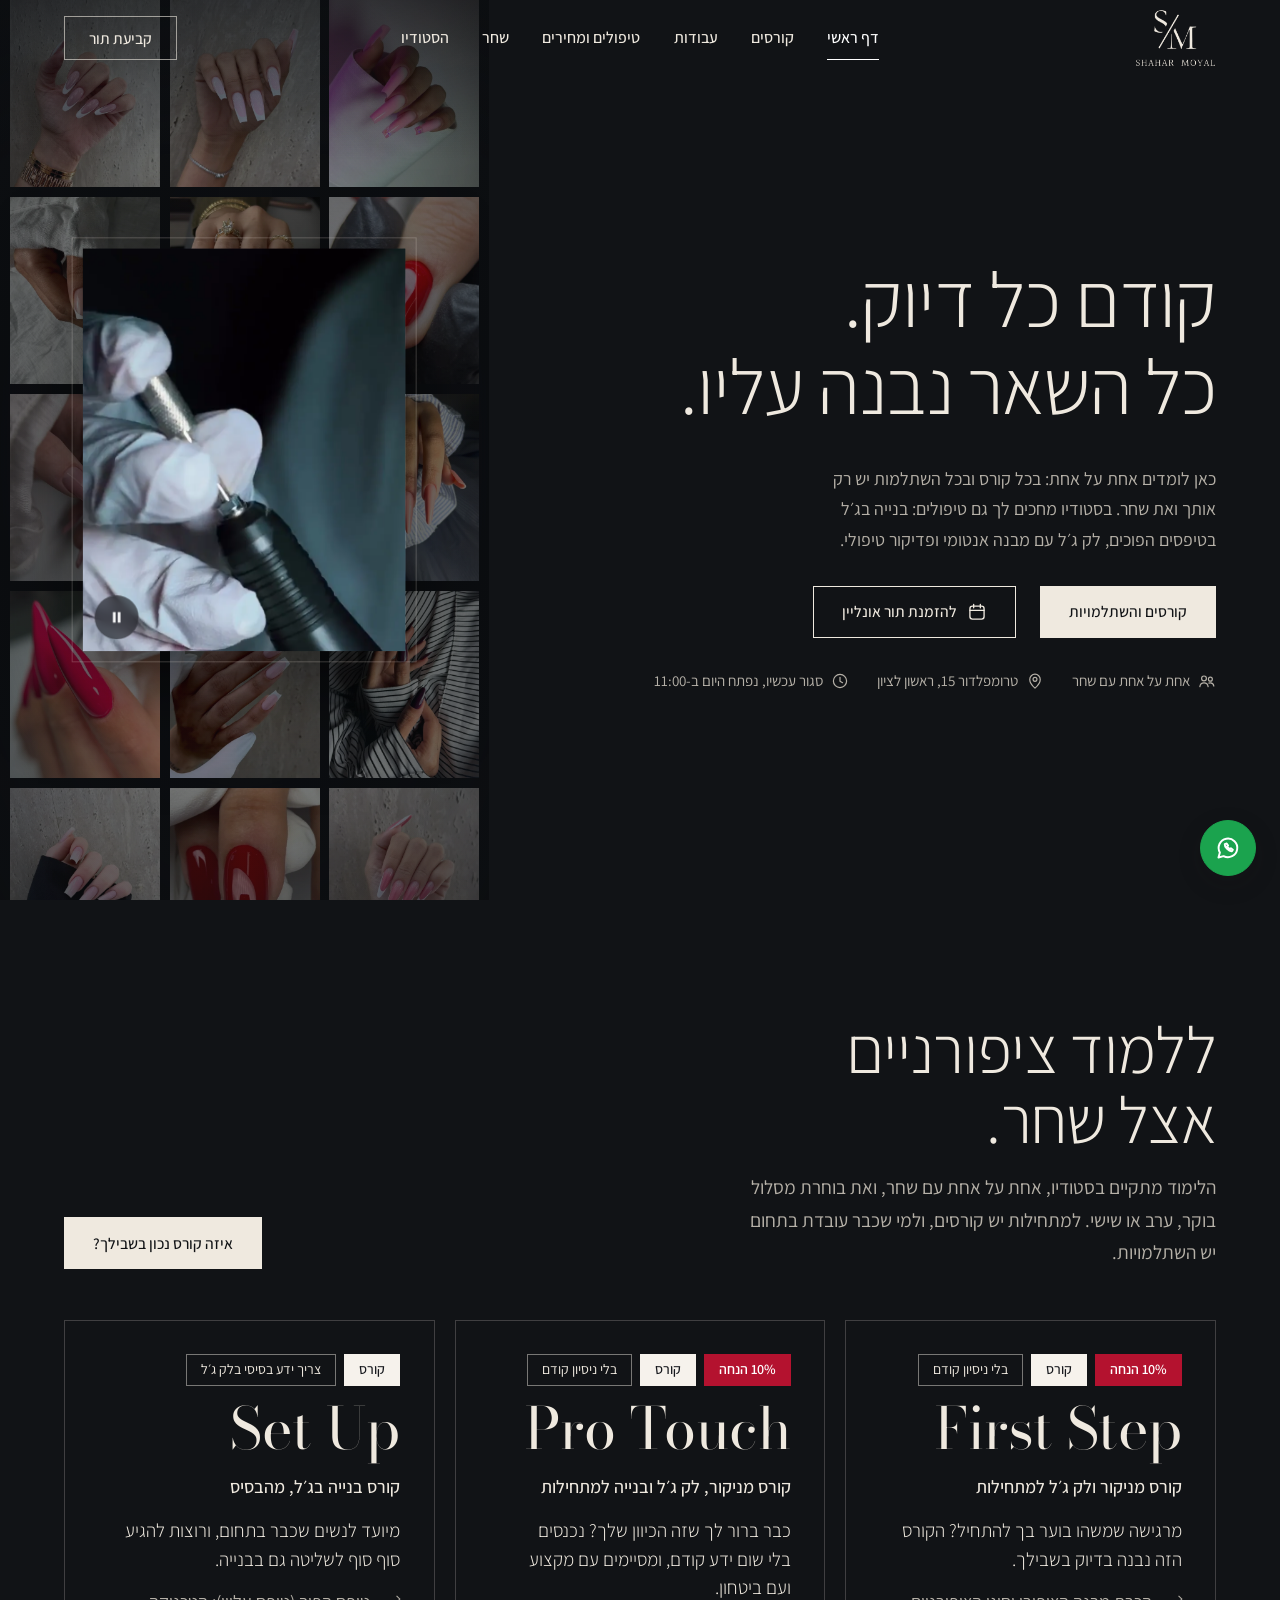
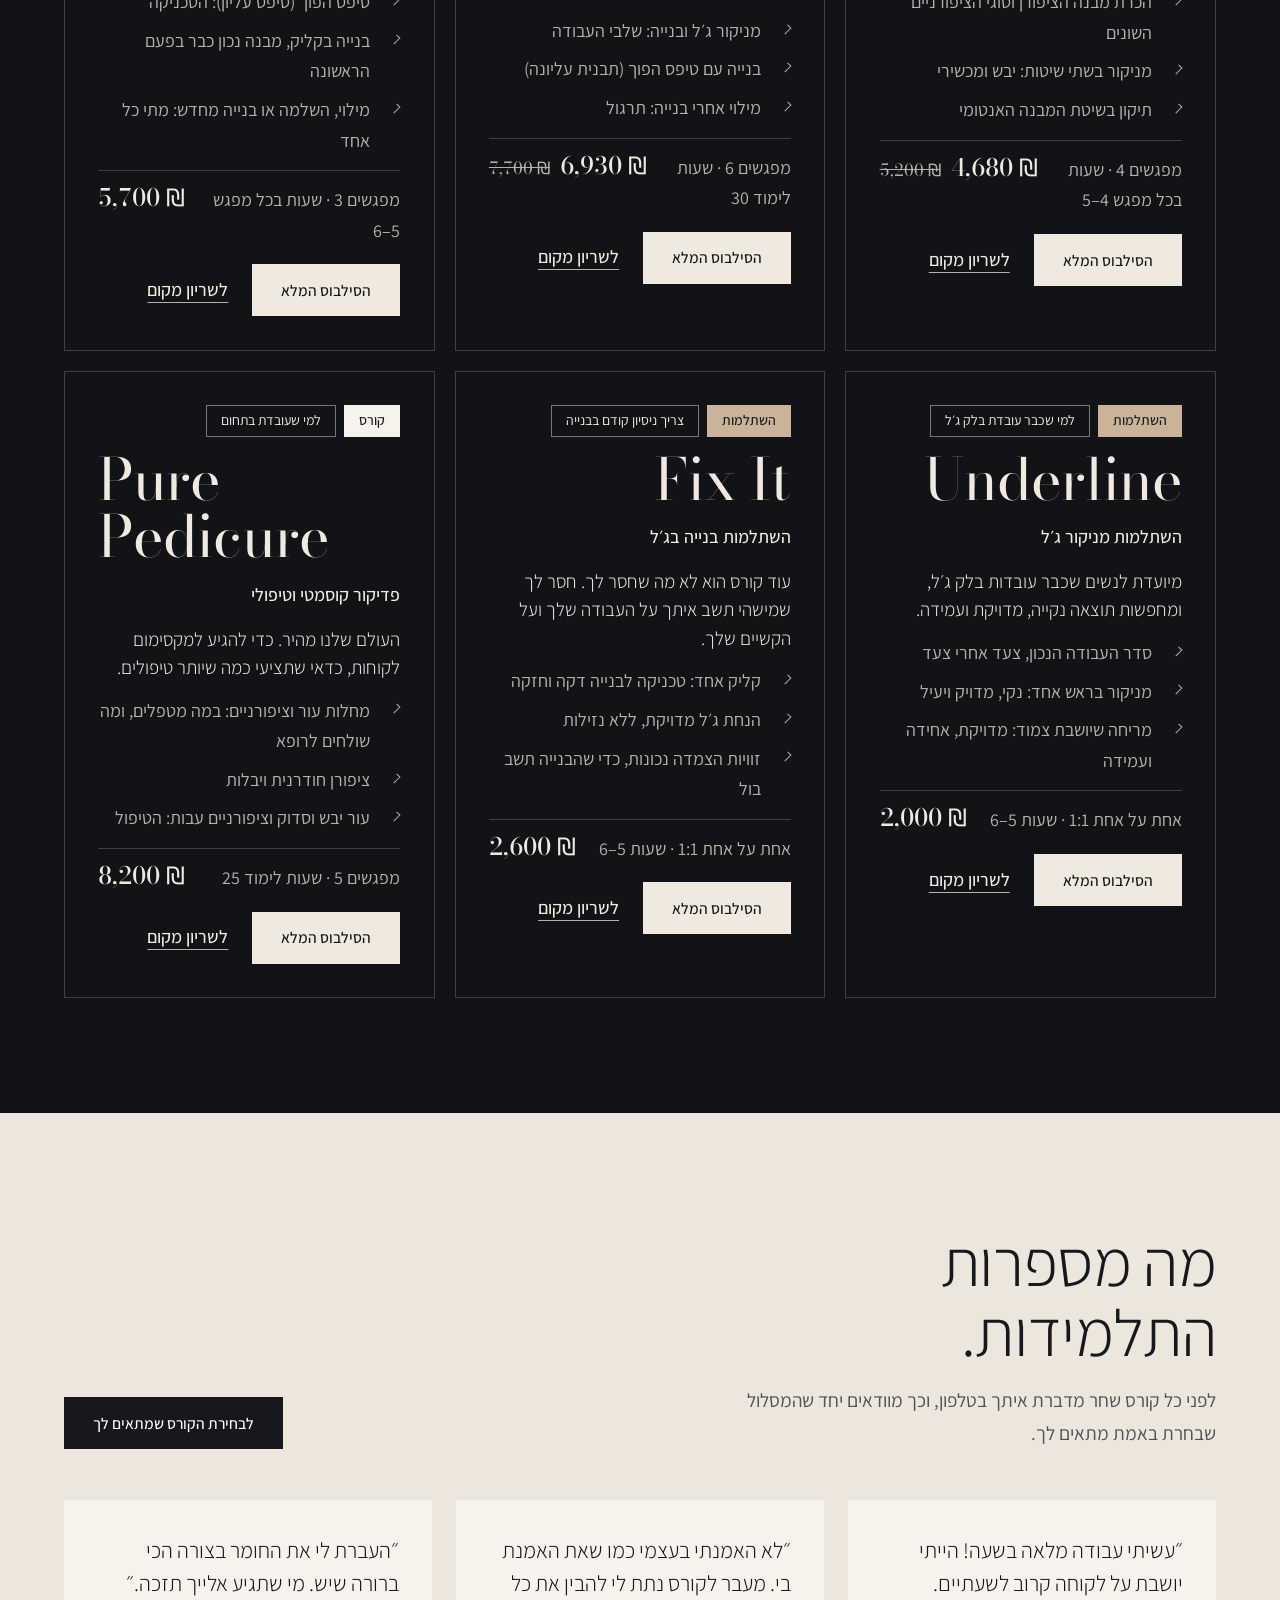
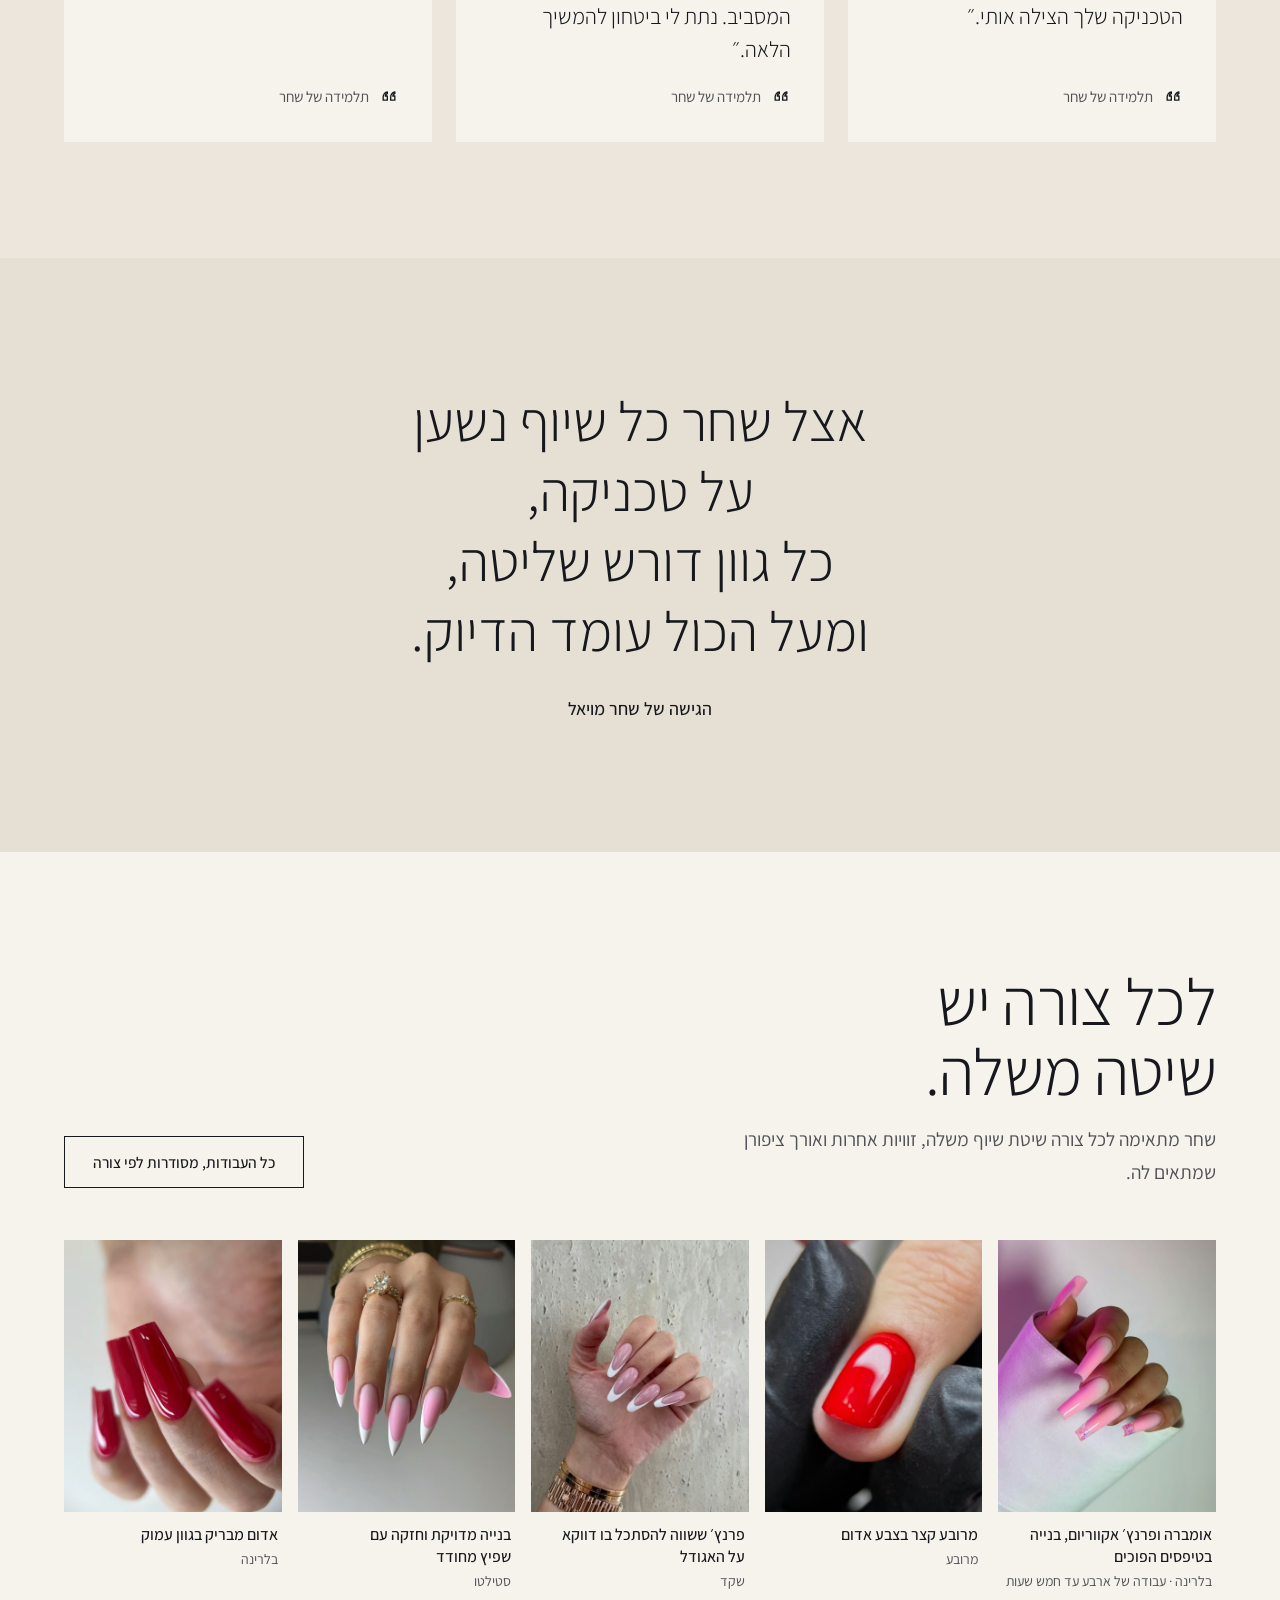
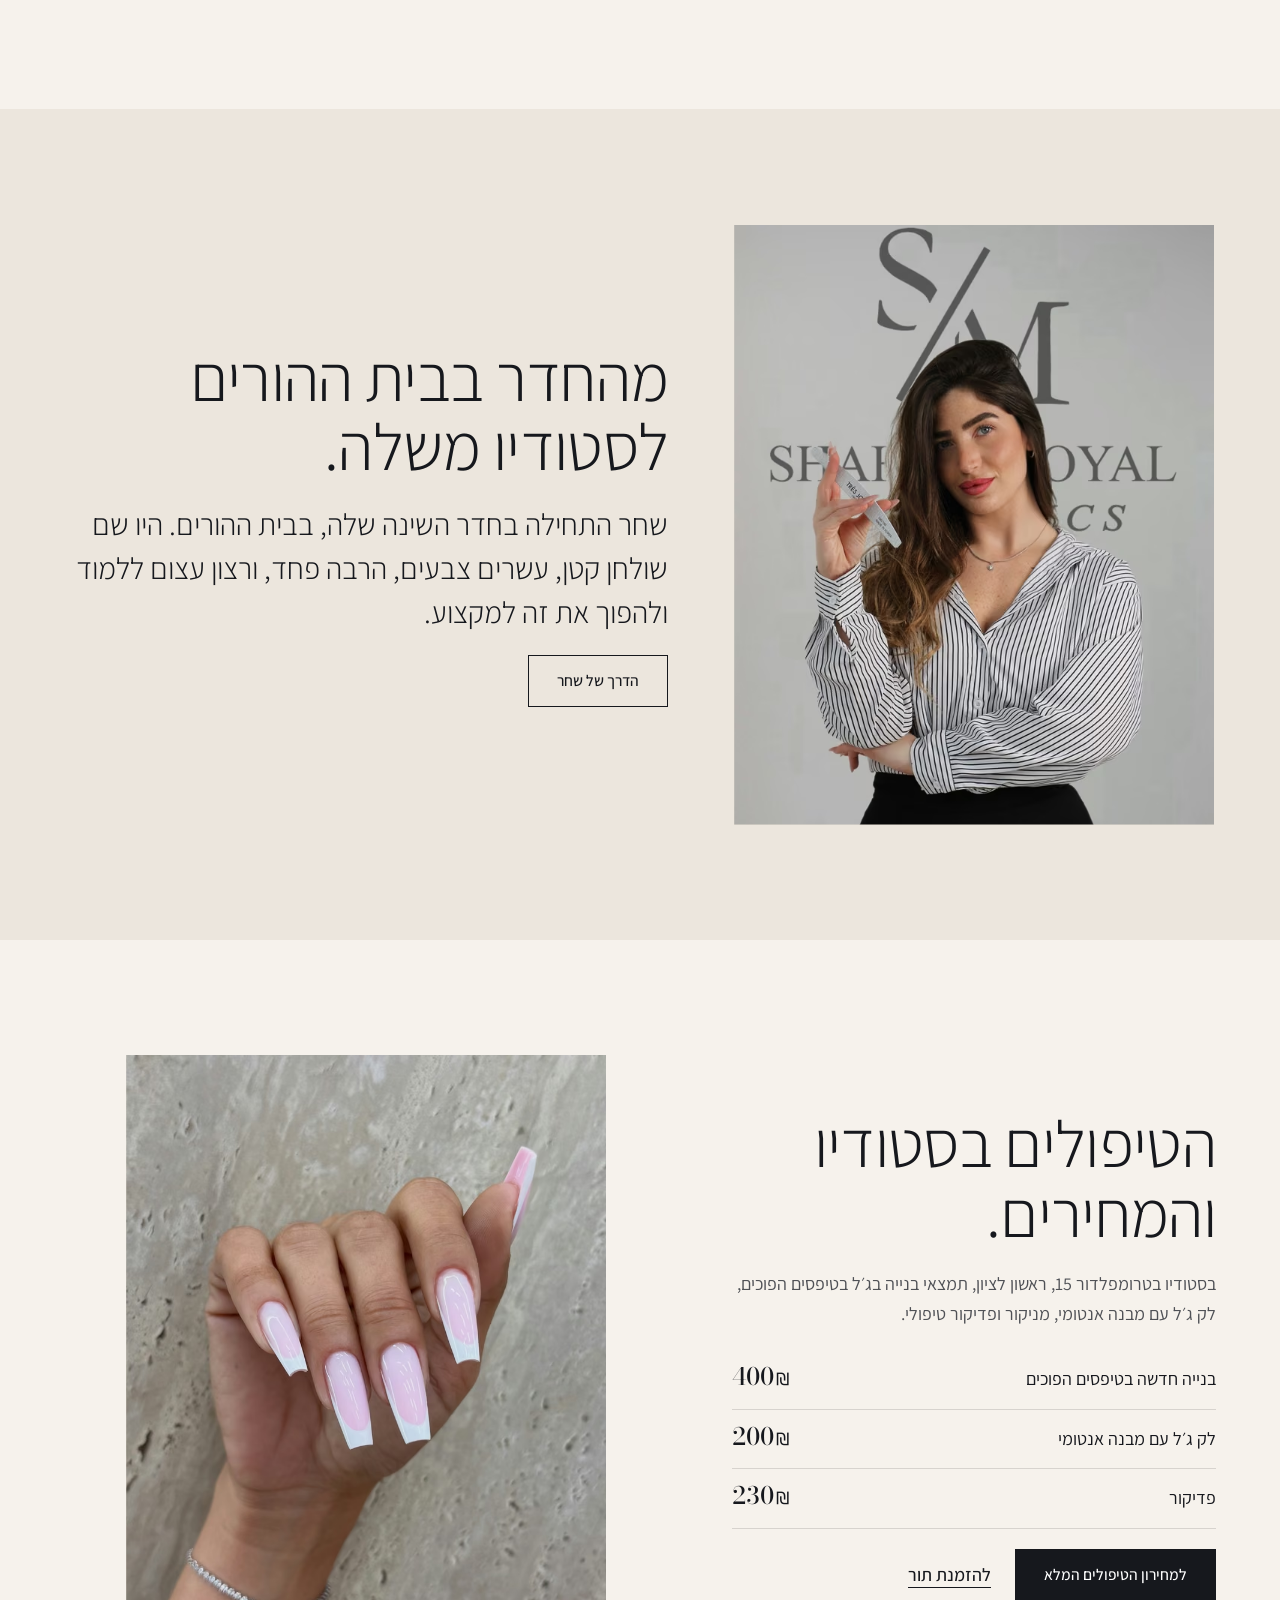
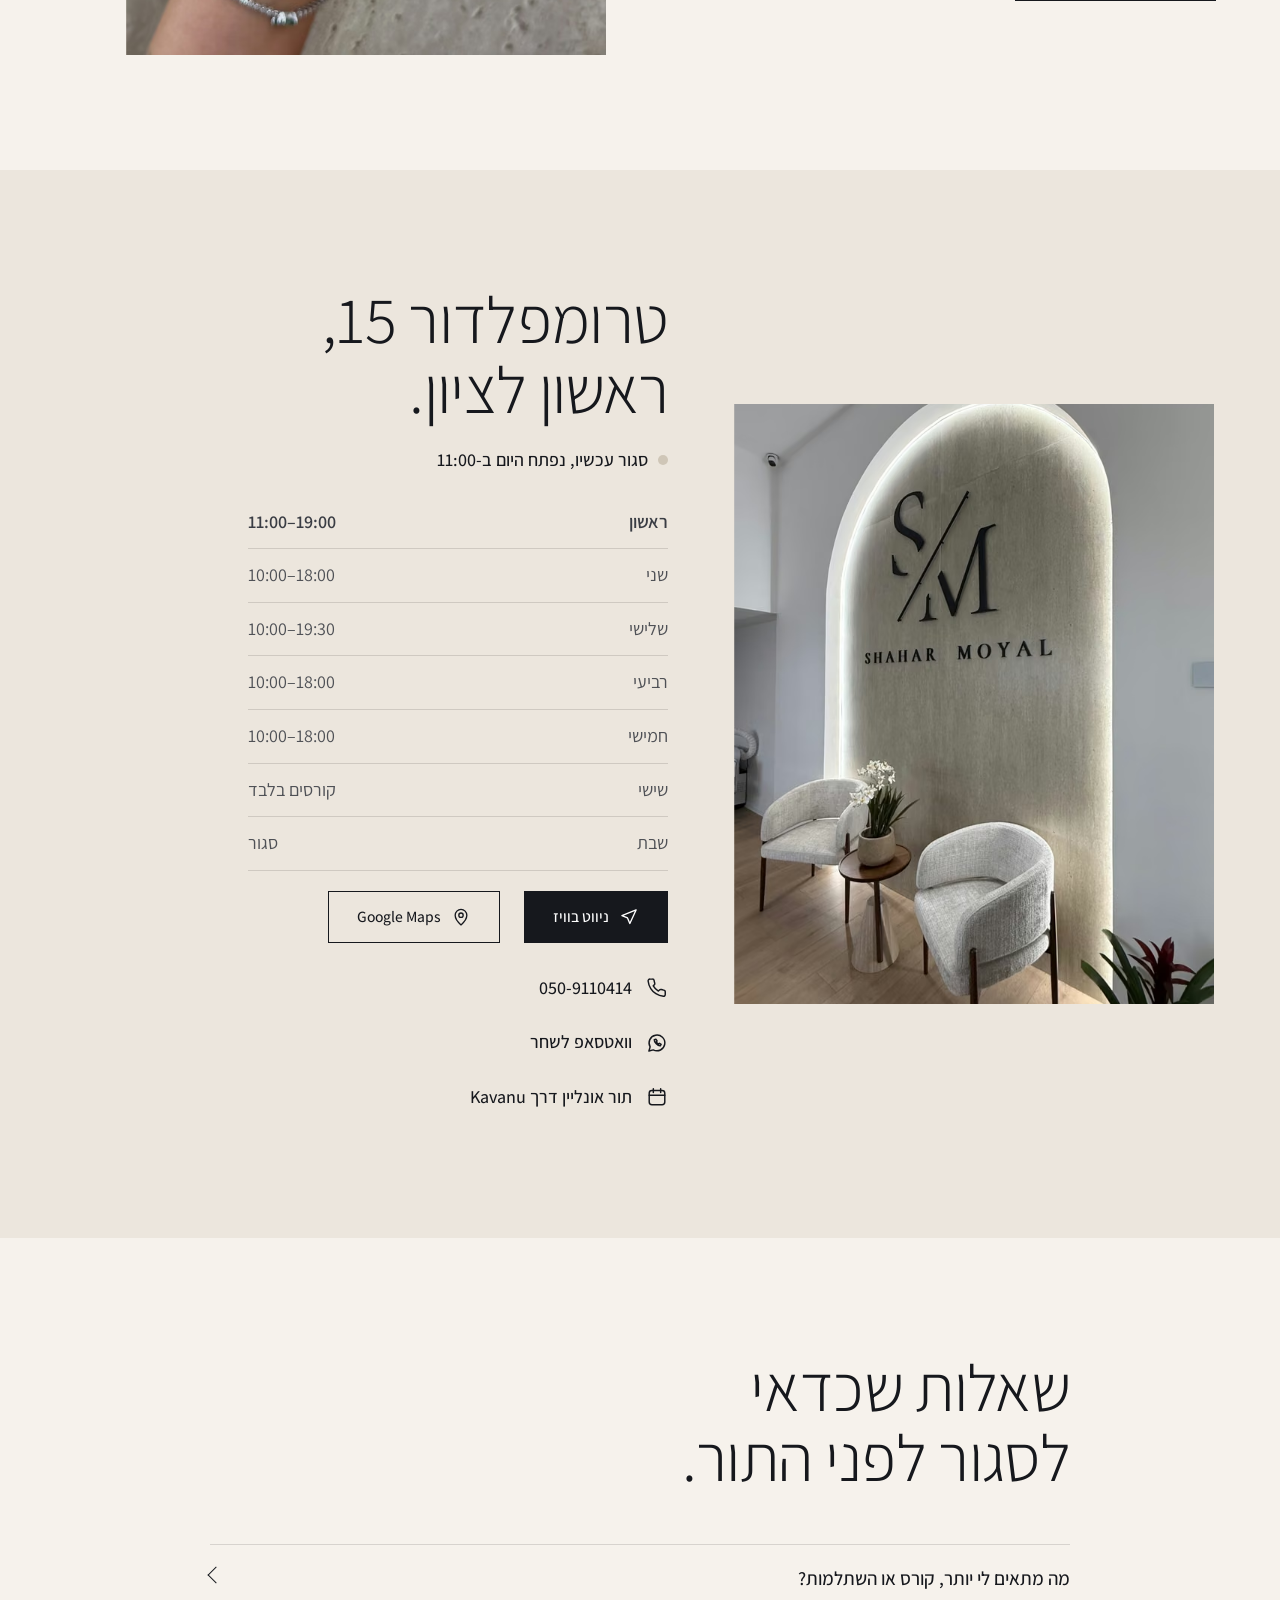
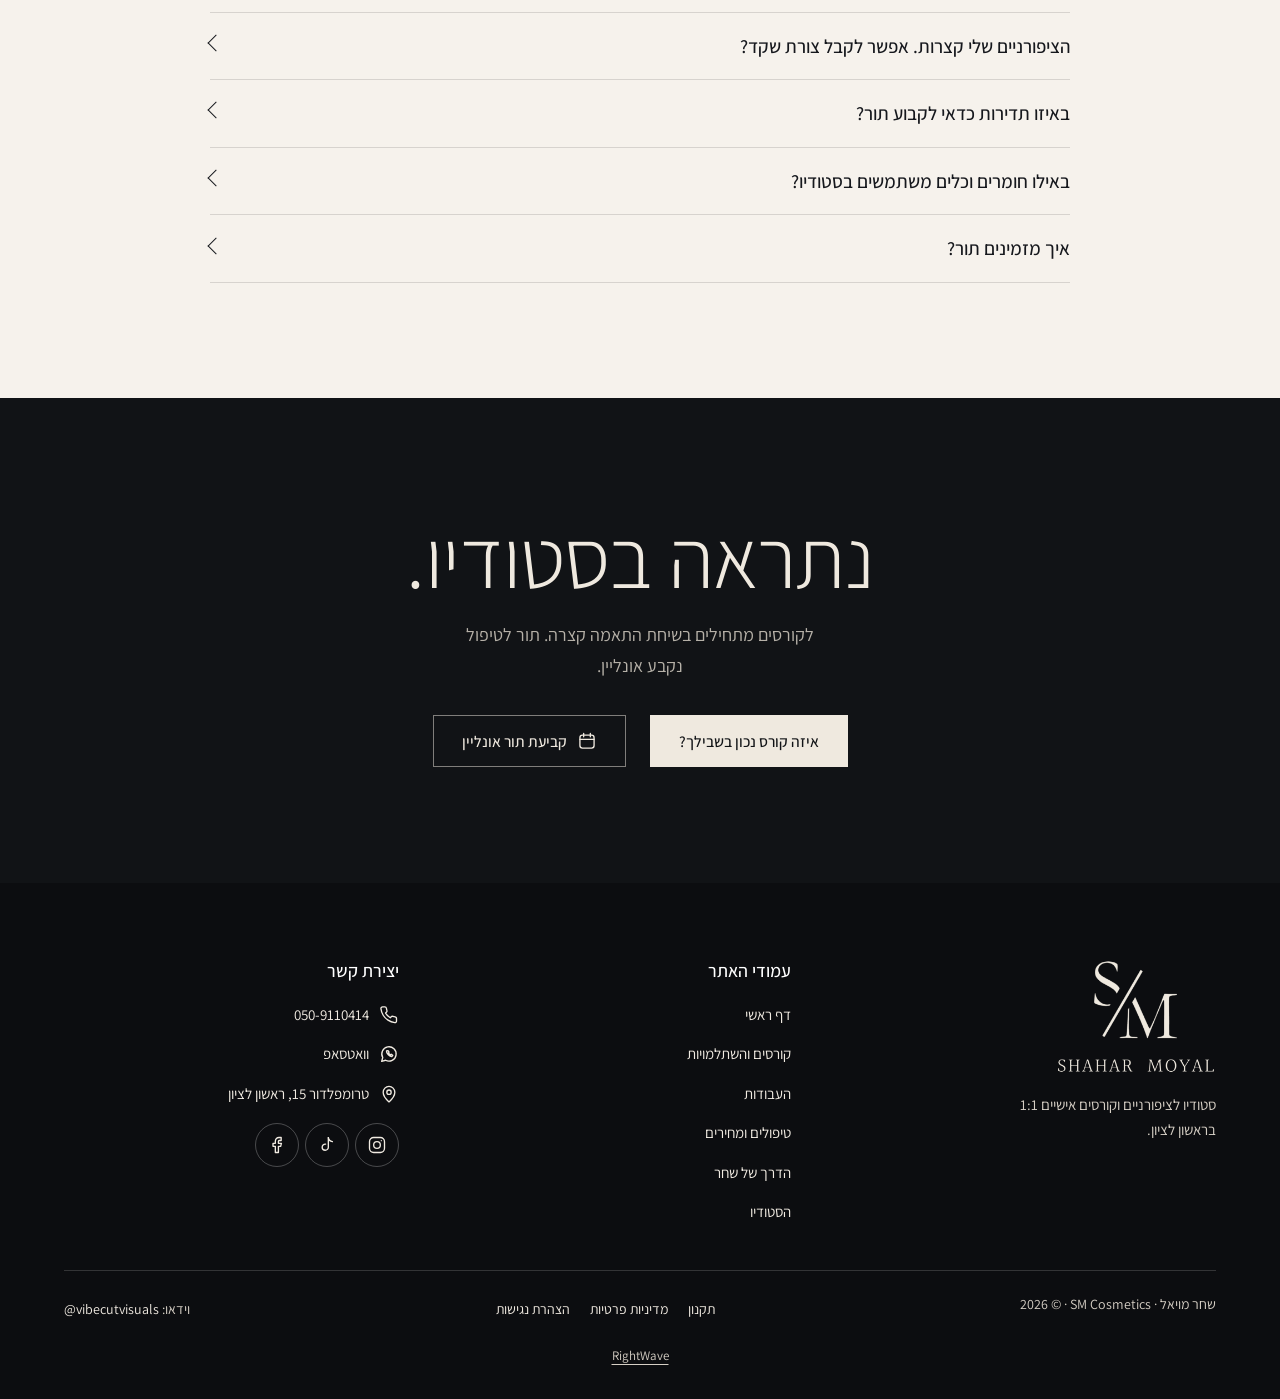
==== commit 010aaea7: "10% discount on First Step and Pro Touch Co-Authored-By: Claude Opus 5.5 <noreply@anthropic.com>" ====
--- a/index.html
+++ b/index.html
@@ -25,10 +25,10 @@
 <meta name="theme-color" content="#111316">
 <link rel="icon" href="assets/brand/icon-64.png" type="image/png">
 <link rel="apple-touch-icon" href="assets/brand/icon-180.png">
-<link rel="stylesheet" href="styles.css?v=34">
+<link rel="stylesheet" href="styles.css?v=35">
 <link rel="preload" as="image" href="assets/video/studio-film-poster.webp" type="image/webp" fetchpriority="high">
-<script src="boot.js?v=34"></script>
-<script type="application/ld+json">{"@context": "https://schema.org", "@graph": [{"@type": "NailSalon", "@id": "https://shahar-moyal.1wp.site/#studio", "name": "שחר מויאל SM Cosmetics", "alternateName": "Shahar Moyal", "image": "https://shahar-moyal.1wp.site/assets/brand/og-share.jpg", "url": "https://shahar-moyal.1wp.site/", "telephone": "+972-50-911-0414", "priceRange": "₪₪", "address": {"@type": "PostalAddress", "streetAddress": "טרומפלדור 15", "addressLocality": "ראשון לציון", "addressCountry": "IL"}, "openingHoursSpecification": [{"@type": "OpeningHoursSpecification", "dayOfWeek": "Sunday", "opens": "11:00", "closes": "19:00"}, {"@type": "OpeningHoursSpecification", "dayOfWeek": "Monday", "opens": "10:00", "closes": "18:00"}, {"@type": "OpeningHoursSpecification", "dayOfWeek": "Tuesday", "opens": "10:00", "closes": "19:30"}, {"@type": "OpeningHoursSpecification", "dayOfWeek": "Wednesday", "opens": "10:00", "closes": "18:00"}, {"@type": "OpeningHoursSpecification", "dayOfWeek": "Thursday", "opens": "10:00", "closes": "18:00"}], "sameAs": ["https://www.instagram.com/shahar_moyal_sm/", "https://www.facebook.com/moyal850/", "https://www.tiktok.com/@shaharmoyalsm", "https://kavanu.co/sm-cosmetics"]}, {"@type": "Course", "name": "First Step", "description": "קורס למתחילות בלימוד אישי 1:1, מניקור לק ג׳ל ומבנה אנטומי, ב-4 מפגשים.", "inLanguage": "he", "provider": {"@id": "https://shahar-moyal.1wp.site/#studio"}, "offers": {"@type": "Offer", "category": "Paid", "price": "5200", "priceCurrency": "ILS"}}, {"@type": "Course", "name": "Pro Touch", "description": "קורס מורחב למתחילות בלימוד אישי 1:1, מניקור, לק ג׳ל ובניית ציפורניים בג׳ל, ב-6 מפגשים ו-30 שעות.", "inLanguage": "he", "provider": {"@id": "https://shahar-moyal.1wp.site/#studio"}, "offers": {"@type": "Offer", "category": "Paid", "price": "7700", "priceCurrency": "ILS"}}, {"@type": "Course", "name": "Set Up", "description": "קורס בנייה בג׳ל בלימוד אישי 1:1, מיועד למי שכבר עובדת עם לק ג׳ל, ב-3 מפגשים.", "inLanguage": "he", "provider": {"@id": "https://shahar-moyal.1wp.site/#studio"}, "offers": {"@type": "Offer", "category": "Paid", "price": "5700", "priceCurrency": "ILS"}}, {"@type": "Course", "name": "Underline", "description": "השתלמות במניקור ג׳ל למקצועיות, בלימוד אישי 1:1, באורך 5 עד 6 שעות.", "inLanguage": "he", "provider": {"@id": "https://shahar-moyal.1wp.site/#studio"}, "offers": {"@type": "Offer", "category": "Paid", "price": "2000", "priceCurrency": "ILS"}}, {"@type": "Course", "name": "Fix It", "description": "השתלמות בבנייה בג׳ל למקצועיות, בלימוד אישי 1:1, באורך 5 עד 6 שעות.", "inLanguage": "he", "provider": {"@id": "https://shahar-moyal.1wp.site/#studio"}, "offers": {"@type": "Offer", "category": "Paid", "price": "2600", "priceCurrency": "ILS"}}, {"@type": "Course", "name": "Pure Pedicure", "description": "קורס פדיקור קוסמטי וטיפולי בלימוד אישי 1:1, ב-5 מפגשים ו-25 שעות.", "inLanguage": "he", "provider": {"@id": "https://shahar-moyal.1wp.site/#studio"}, "offers": {"@type": "Offer", "category": "Paid", "price": "8200", "priceCurrency": "ILS"}}, {"@type": "FAQPage", "mainEntity": [{"@type": "Question", "name": "מה מתאים לי יותר, קורס או השתלמות?", "acceptedAnswer": {"@type": "Answer", "text": "למי שמתחילה מאפס שחר ממליצה על קורס בלבד. השתלמות נועדה למי שכבר עובדת בתחום ורוצה להשתפר. הלימוד תמיד מתקיים בסטודיו, אחת על אחת, ואפשר לבחור מסלול בוקר, ערב או שישי."}}, {"@type": "Question", "name": "הציפורניים שלי קצרות. אפשר לקבל צורת שקד?", "acceptedAnswer": {"@type": "Answer", "text": "כשהציפורן קצרה, אין הרבה מרחב לשנות את הצורה שלה. כדי שתיראה צרה יותר צריך לשייף את הקירות התומכים, ואז היא נחלשת ופחות יציבה. לכן שחר תציע לך שתי אפשרויות: להישאר באורך קצר ובריא, או לעשות בנייה שמעניקה מראה ארוך בדרך הנכונה."}}, {"@type": "Question", "name": "באיזו תדירות כדאי לקבוע תור?", "acceptedAnswer": {"@type": "Answer", "text": "ג׳ל ברגליים מחדשים כל 3 עד 4 שבועות. בבנייה, מועד החידוש נקבע לפי המבנה של הציפורן שלך. מבחינת שחר, המטרה של בנייה היא לא להחזיק איתה כמה שיותר זמן, אלא לשמור לאורך זמן על ציפורן שלמה, יציבה ומקצועית."}}, {"@type": "Question", "name": "באילו חומרים וכלים משתמשים בסטודיו?", "acceptedAnswer": {"@type": "Answer", "text": "בסטודיו משתמשים אך ורק בחומרים שנרכשים בישראל ומגיעים עם אישורים, פיקוח ואחריות. כל סט כלים מחוטא ומעוקר, והוא נפתח רק מול העיניים שלך."}}, {"@type": "Question", "name": "איך מזמינים תור?", "acceptedAnswer": {"@type": "Answer", "text": "אפשר להזמין תור אונליין ב-Kavanu, לשלוח הודעה בוואטסאפ או להתקשר למספר 050-9110414."}}]}]}</script>
+<script src="boot.js?v=35"></script>
+<script type="application/ld+json">{"@context": "https://schema.org", "@graph": [{"@type": "NailSalon", "@id": "https://shahar-moyal.1wp.site/#studio", "name": "שחר מויאל SM Cosmetics", "alternateName": "Shahar Moyal", "image": "https://shahar-moyal.1wp.site/assets/brand/og-share.jpg", "url": "https://shahar-moyal.1wp.site/", "telephone": "+972-50-911-0414", "priceRange": "₪₪", "address": {"@type": "PostalAddress", "streetAddress": "טרומפלדור 15", "addressLocality": "ראשון לציון", "addressCountry": "IL"}, "openingHoursSpecification": [{"@type": "OpeningHoursSpecification", "dayOfWeek": "Sunday", "opens": "11:00", "closes": "19:00"}, {"@type": "OpeningHoursSpecification", "dayOfWeek": "Monday", "opens": "10:00", "closes": "18:00"}, {"@type": "OpeningHoursSpecification", "dayOfWeek": "Tuesday", "opens": "10:00", "closes": "19:30"}, {"@type": "OpeningHoursSpecification", "dayOfWeek": "Wednesday", "opens": "10:00", "closes": "18:00"}, {"@type": "OpeningHoursSpecification", "dayOfWeek": "Thursday", "opens": "10:00", "closes": "18:00"}], "sameAs": ["https://www.instagram.com/shahar_moyal_sm/", "https://www.facebook.com/moyal850/", "https://www.tiktok.com/@shaharmoyalsm", "https://kavanu.co/sm-cosmetics"]}, {"@type": "Course", "name": "First Step", "description": "קורס למתחילות בלימוד אישי 1:1, מניקור לק ג׳ל ומבנה אנטומי, ב-4 מפגשים.", "inLanguage": "he", "provider": {"@id": "https://shahar-moyal.1wp.site/#studio"}, "offers": {"@type": "Offer", "category": "Paid", "price": "4680", "priceCurrency": "ILS"}}, {"@type": "Course", "name": "Pro Touch", "description": "קורס מורחב למתחילות בלימוד אישי 1:1, מניקור, לק ג׳ל ובניית ציפורניים בג׳ל, ב-6 מפגשים ו-30 שעות.", "inLanguage": "he", "provider": {"@id": "https://shahar-moyal.1wp.site/#studio"}, "offers": {"@type": "Offer", "category": "Paid", "price": "6930", "priceCurrency": "ILS"}}, {"@type": "Course", "name": "Set Up", "description": "קורס בנייה בג׳ל בלימוד אישי 1:1, מיועד למי שכבר עובדת עם לק ג׳ל, ב-3 מפגשים.", "inLanguage": "he", "provider": {"@id": "https://shahar-moyal.1wp.site/#studio"}, "offers": {"@type": "Offer", "category": "Paid", "price": "5700", "priceCurrency": "ILS"}}, {"@type": "Course", "name": "Underline", "description": "השתלמות במניקור ג׳ל למקצועיות, בלימוד אישי 1:1, באורך 5 עד 6 שעות.", "inLanguage": "he", "provider": {"@id": "https://shahar-moyal.1wp.site/#studio"}, "offers": {"@type": "Offer", "category": "Paid", "price": "2000", "priceCurrency": "ILS"}}, {"@type": "Course", "name": "Fix It", "description": "השתלמות בבנייה בג׳ל למקצועיות, בלימוד אישי 1:1, באורך 5 עד 6 שעות.", "inLanguage": "he", "provider": {"@id": "https://shahar-moyal.1wp.site/#studio"}, "offers": {"@type": "Offer", "category": "Paid", "price": "2600", "priceCurrency": "ILS"}}, {"@type": "Course", "name": "Pure Pedicure", "description": "קורס פדיקור קוסמטי וטיפולי בלימוד אישי 1:1, ב-5 מפגשים ו-25 שעות.", "inLanguage": "he", "provider": {"@id": "https://shahar-moyal.1wp.site/#studio"}, "offers": {"@type": "Offer", "category": "Paid", "price": "8200", "priceCurrency": "ILS"}}, {"@type": "FAQPage", "mainEntity": [{"@type": "Question", "name": "מה מתאים לי יותר, קורס או השתלמות?", "acceptedAnswer": {"@type": "Answer", "text": "למי שמתחילה מאפס שחר ממליצה על קורס בלבד. השתלמות נועדה למי שכבר עובדת בתחום ורוצה להשתפר. הלימוד תמיד מתקיים בסטודיו, אחת על אחת, ואפשר לבחור מסלול בוקר, ערב או שישי."}}, {"@type": "Question", "name": "הציפורניים שלי קצרות. אפשר לקבל צורת שקד?", "acceptedAnswer": {"@type": "Answer", "text": "כשהציפורן קצרה, אין הרבה מרחב לשנות את הצורה שלה. כדי שתיראה צרה יותר צריך לשייף את הקירות התומכים, ואז היא נחלשת ופחות יציבה. לכן שחר תציע לך שתי אפשרויות: להישאר באורך קצר ובריא, או לעשות בנייה שמעניקה מראה ארוך בדרך הנכונה."}}, {"@type": "Question", "name": "באיזו תדירות כדאי לקבוע תור?", "acceptedAnswer": {"@type": "Answer", "text": "ג׳ל ברגליים מחדשים כל 3 עד 4 שבועות. בבנייה, מועד החידוש נקבע לפי המבנה של הציפורן שלך. מבחינת שחר, המטרה של בנייה היא לא להחזיק איתה כמה שיותר זמן, אלא לשמור לאורך זמן על ציפורן שלמה, יציבה ומקצועית."}}, {"@type": "Question", "name": "באילו חומרים וכלים משתמשים בסטודיו?", "acceptedAnswer": {"@type": "Answer", "text": "בסטודיו משתמשים אך ורק בחומרים שנרכשים בישראל ומגיעים עם אישורים, פיקוח ואחריות. כל סט כלים מחוטא ומעוקר, והוא נפתח רק מול העיניים שלך."}}, {"@type": "Question", "name": "איך מזמינים תור?", "acceptedAnswer": {"@type": "Answer", "text": "אפשר להזמין תור אונליין ב-Kavanu, לשלוח הודעה בוואטסאפ או להתקשר למספר 050-9110414."}}]}]}</script>
 </head>
 <body>
 <a class="skip" href="#main">דילוג לתוכן</a>
@@ -87,26 +87,26 @@
       <a class="btn btn--light" href="academy.html#finder">איזה קורס נכון בשבילך?</a>
     </header>
     <div class="ncards"><article class="ncard">
-  <p class="tags"><span class="tag tag--course">קורס</span><span class="tag tag--line">בלי ניסיון קודם</span></p>
+  <p class="tags"><span class="tag tag--sale">10% הנחה</span><span class="tag tag--course">קורס</span><span class="tag tag--line">בלי ניסיון קודם</span></p>
   <h3 class="course__n" dir="ltr">First Step</h3>
   <p class="course__sub">קורס מניקור ולק ג׳ל למתחילות</p>
   <p class="ncard__who">מרגישה שמשהו בוער בך להתחיל? הקורס הזה נבנה בדיוק בשבילך.</p>
   <ul class="ticks"><li>הכרת מבנה הציפורן וסוגי הציפורניים השונים</li><li>מניקור בשתי שיטות: יבש ומכשירי</li><li>תיקון בשיטת המבנה האנטומי</li></ul>
-  <p class="ncard__meta"><span>מפגשים 4 · שעות בכל מפגש 4–5</span><bdi class="price">5,200<small>₪</small></bdi></p>
+  <p class="ncard__meta"><span>מפגשים 4 · שעות בכל מפגש 4–5</span><span class="price"><bdi>4,680 ₪</bdi><s class="was"><span class="sr">במקום </span><bdi>5,200 ₪</bdi></s></span></p>
   <div class="go">
     <a class="btn btn--light" href="academy.html#first-step">הסילבוס המלא</a>
-    <a class="link" href="https://wa.me/972509110414?text=%D7%94%D7%99%D7%99%20%D7%A9%D7%97%D7%A8%2C%20%D7%94%D7%92%D7%A2%D7%AA%D7%99%20%D7%9E%D7%94%D7%90%D7%AA%D7%A8.%20%D7%90%D7%A9%D7%9E%D7%97%20%D7%9C%D7%A9%D7%A8%D7%99%D7%99%D7%9F%20%D7%9E%D7%A7%D7%95%D7%9D%20%D7%9C-First%20Step." target="_blank" rel="noopener">לשריון מקום</a>
-  </div>
-</article><article class="ncard">
-  <p class="tags"><span class="tag tag--course">קורס</span><span class="tag tag--line">בלי ניסיון קודם</span></p>
+    <a class="link" href="https://wa.me/972509110414?text=%D7%94%D7%99%D7%99%20%D7%A9%D7%97%D7%A8%2C%20%D7%94%D7%92%D7%A2%D7%AA%D7%99%20%D7%9E%D7%94%D7%90%D7%AA%D7%A8.%20%D7%90%D7%A9%D7%9E%D7%97%20%D7%9C%D7%A9%D7%A8%D7%99%D7%99%D7%9F%20%D7%9E%D7%A7%D7%95%D7%9D%20%D7%9C-First%20Step%20%D7%91%D7%94%D7%A0%D7%97%D7%94%20%D7%A9%D7%9C%2010%25." target="_blank" rel="noopener">לשריון מקום</a>
+  </div>
+</article><article class="ncard">
+  <p class="tags"><span class="tag tag--sale">10% הנחה</span><span class="tag tag--course">קורס</span><span class="tag tag--line">בלי ניסיון קודם</span></p>
   <h3 class="course__n" dir="ltr">Pro Touch</h3>
   <p class="course__sub">קורס מניקור, לק ג׳ל ובנייה למתחילות</p>
   <p class="ncard__who">כבר ברור לך שזה הכיוון שלך? נכנסים בלי שום ידע קודם, ומסיימים עם מקצוע ועם ביטחון.</p>
   <ul class="ticks"><li>מניקור ג׳ל ובנייה: שלבי העבודה</li><li>בנייה עם טיפס הפוך (תבנית עליונה)</li><li>מילוי אחרי בנייה: תרגול</li></ul>
-  <p class="ncard__meta"><span>מפגשים 6 · שעות לימוד 30</span><bdi class="price">7,700<small>₪</small></bdi></p>
+  <p class="ncard__meta"><span>מפגשים 6 · שעות לימוד 30</span><span class="price"><bdi>6,930 ₪</bdi><s class="was"><span class="sr">במקום </span><bdi>7,700 ₪</bdi></s></span></p>
   <div class="go">
     <a class="btn btn--light" href="academy.html#pro-touch">הסילבוס המלא</a>
-    <a class="link" href="https://wa.me/972509110414?text=%D7%94%D7%99%D7%99%20%D7%A9%D7%97%D7%A8%2C%20%D7%94%D7%92%D7%A2%D7%AA%D7%99%20%D7%9E%D7%94%D7%90%D7%AA%D7%A8.%20%D7%90%D7%A9%D7%9E%D7%97%20%D7%9C%D7%A9%D7%A8%D7%99%D7%99%D7%9F%20%D7%9E%D7%A7%D7%95%D7%9D%20%D7%9C-Pro%20Touch." target="_blank" rel="noopener">לשריון מקום</a>
+    <a class="link" href="https://wa.me/972509110414?text=%D7%94%D7%99%D7%99%20%D7%A9%D7%97%D7%A8%2C%20%D7%94%D7%92%D7%A2%D7%AA%D7%99%20%D7%9E%D7%94%D7%90%D7%AA%D7%A8.%20%D7%90%D7%A9%D7%9E%D7%97%20%D7%9C%D7%A9%D7%A8%D7%99%D7%99%D7%9F%20%D7%9E%D7%A7%D7%95%D7%9D%20%D7%9C-Pro%20Touch%20%D7%91%D7%94%D7%A0%D7%97%D7%94%20%D7%A9%D7%9C%2010%25." target="_blank" rel="noopener">לשריון מקום</a>
   </div>
 </article><article class="ncard">
   <p class="tags"><span class="tag tag--course">קורס</span><span class="tag tag--line">צריך ידע בסיסי בלק ג׳ל</span></p>
@@ -114,7 +114,7 @@
   <p class="course__sub">קורס בנייה בג׳ל, מהבסיס</p>
   <p class="ncard__who">מיועד לנשים שכבר בתחום, ורוצות להגיע סוף סוף לשליטה גם בבנייה.</p>
   <ul class="ticks"><li>טיפס הפוך (טיפס עליון): הטכניקה</li><li>בנייה בקליק, מבנה נכון כבר בפעם הראשונה</li><li>מילוי, השלמה או בנייה מחדש: מתי כל אחד</li></ul>
-  <p class="ncard__meta"><span>מפגשים 3 · שעות בכל מפגש 5–6</span><bdi class="price">5,700<small>₪</small></bdi></p>
+  <p class="ncard__meta"><span>מפגשים 3 · שעות בכל מפגש 5–6</span><span class="price"><bdi>5,700 ₪</bdi></span></p>
   <div class="go">
     <a class="btn btn--light" href="academy.html#set-up">הסילבוס המלא</a>
     <a class="link" href="https://wa.me/972509110414?text=%D7%94%D7%99%D7%99%20%D7%A9%D7%97%D7%A8%2C%20%D7%94%D7%92%D7%A2%D7%AA%D7%99%20%D7%9E%D7%94%D7%90%D7%AA%D7%A8.%20%D7%90%D7%A9%D7%9E%D7%97%20%D7%9C%D7%A9%D7%A8%D7%99%D7%99%D7%9F%20%D7%9E%D7%A7%D7%95%D7%9D%20%D7%9C-Set%20Up." target="_blank" rel="noopener">לשריון מקום</a>
@@ -125,7 +125,7 @@
   <p class="course__sub">השתלמות מניקור ג׳ל</p>
   <p class="ncard__who">מיועדת לנשים שכבר עובדות בלק ג׳ל, ומחפשות תוצאה נקייה, מדויקת ועמידה.</p>
   <ul class="ticks"><li>סדר העבודה הנכון, צעד אחרי צעד</li><li>מניקור בראש אחד: נקי, מדויק ויעיל</li><li>מריחה שיושבת צמוד: מדויקת, אחידה ועמידה</li></ul>
-  <p class="ncard__meta"><span>אחת על אחת 1:1 · שעות 5–6</span><bdi class="price">2,000<small>₪</small></bdi></p>
+  <p class="ncard__meta"><span>אחת על אחת 1:1 · שעות 5–6</span><span class="price"><bdi>2,000 ₪</bdi></span></p>
   <div class="go">
     <a class="btn btn--light" href="academy.html#underline">הסילבוס המלא</a>
     <a class="link" href="https://wa.me/972509110414?text=%D7%94%D7%99%D7%99%20%D7%A9%D7%97%D7%A8%2C%20%D7%94%D7%92%D7%A2%D7%AA%D7%99%20%D7%9E%D7%94%D7%90%D7%AA%D7%A8.%20%D7%90%D7%A9%D7%9E%D7%97%20%D7%9C%D7%A9%D7%A8%D7%99%D7%99%D7%9F%20%D7%9E%D7%A7%D7%95%D7%9D%20%D7%9C-Underline." target="_blank" rel="noopener">לשריון מקום</a>
@@ -136,7 +136,7 @@
   <p class="course__sub">השתלמות בנייה בג׳ל</p>
   <p class="ncard__who">עוד קורס הוא לא מה שחסר לך. חסר לך שמישהי תשב איתך על העבודה שלך ועל הקשיים שלך.</p>
   <ul class="ticks"><li>קליק אחד: טכניקה לבנייה דקה וחזקה</li><li>הנחת ג׳ל מדויקת, ללא נזילות</li><li>זוויות הצמדה נכונות, כדי שהבנייה תשב בול</li></ul>
-  <p class="ncard__meta"><span>אחת על אחת 1:1 · שעות 5–6</span><bdi class="price">2,600<small>₪</small></bdi></p>
+  <p class="ncard__meta"><span>אחת על אחת 1:1 · שעות 5–6</span><span class="price"><bdi>2,600 ₪</bdi></span></p>
   <div class="go">
     <a class="btn btn--light" href="academy.html#fix-it">הסילבוס המלא</a>
     <a class="link" href="https://wa.me/972509110414?text=%D7%94%D7%99%D7%99%20%D7%A9%D7%97%D7%A8%2C%20%D7%94%D7%92%D7%A2%D7%AA%D7%99%20%D7%9E%D7%94%D7%90%D7%AA%D7%A8.%20%D7%90%D7%A9%D7%9E%D7%97%20%D7%9C%D7%A9%D7%A8%D7%99%D7%99%D7%9F%20%D7%9E%D7%A7%D7%95%D7%9D%20%D7%9C-Fix%20It." target="_blank" rel="noopener">לשריון מקום</a>
@@ -147,7 +147,7 @@
   <p class="course__sub">פדיקור קוסמטי וטיפולי</p>
   <p class="ncard__who">העולם שלנו מהיר. כדי להגיע למקסימום לקוחות, כדאי שתציעי כמה שיותר טיפולים.</p>
   <ul class="ticks"><li>מחלות עור וציפורניים: במה מטפלים, ומה שולחים לרופא</li><li>ציפורן חודרנית ויבלות</li><li>עור יבש וסדוק וציפורניים עבות: הטיפול</li></ul>
-  <p class="ncard__meta"><span>מפגשים 5 · שעות לימוד 25</span><bdi class="price">8,200<small>₪</small></bdi></p>
+  <p class="ncard__meta"><span>מפגשים 5 · שעות לימוד 25</span><span class="price"><bdi>8,200 ₪</bdi></span></p>
   <div class="go">
     <a class="btn btn--light" href="academy.html#pure-pedicure">הסילבוס המלא</a>
     <a class="link" href="https://wa.me/972509110414?text=%D7%94%D7%99%D7%99%20%D7%A9%D7%97%D7%A8%2C%20%D7%94%D7%92%D7%A2%D7%AA%D7%99%20%D7%9E%D7%94%D7%90%D7%AA%D7%A8.%20%D7%90%D7%A9%D7%9E%D7%97%20%D7%9C%D7%A9%D7%A8%D7%99%D7%99%D7%9F%20%D7%9E%D7%A7%D7%95%D7%9D%20%D7%9C-Pure%20Pedicure." target="_blank" rel="noopener">לשריון מקום</a>
@@ -306,6 +306,6 @@
     <button class="lb__btn" type="button" data-lb-close aria-label="סגירה"><svg class="" viewBox="0 0 24 24" aria-hidden="true"><path d="M6 6l12 12M18 6L6 18"/></svg></button>
   </div>
 </dialog>
-<script src="app.js?v=34" defer></script>
+<script src="app.js?v=35" defer></script>
 </body>
 </html>
--- a/styles.css
+++ b/styles.css
@@ -960,3 +960,13 @@
 @media (max-width: 959px) {
   .bar--over ~ main .hero__film::after, .hero__film::after { content: ""; position: absolute; inset: 0; height: auto; background: linear-gradient(to bottom, rgba(12, 14, 17, .78), rgba(12, 14, 17, .45) 24%, rgba(12, 14, 17, .72) 48%, rgba(12, 14, 17, .97) 76%); pointer-events: none; }
 }
+
+/* Discount: one red tag, the only colour on the page, so it is the first thing the eye lands on. */
+.tags .tag--sale, .pickcard .tag--sale { position: relative; overflow: hidden; background: #b4122f; color: #fff; border-color: #b4122f; font-weight: 700; letter-spacing: 0; }
+.pickcard .tag--sale { min-height: 24px; padding: 2px 10px; font-size: .8125rem; justify-self: start; width: fit-content; margin-block-end: 4px; border-radius: 0; }
+.tag--sale::after { content: ""; position: absolute; inset: 0; background: linear-gradient(100deg, transparent 30%, rgba(255, 255, 255, .45) 50%, transparent 70%); transform: translateX(-120%); }
+@media (prefers-reduced-motion: no-preference) { .tag--sale::after { animation: sale-shine 3.6s ease-in-out 1s infinite; } }
+@keyframes sale-shine { 0%, 60% { transform: translateX(120%); } 100% { transform: translateX(-120%); } }
+.was { margin-inline-start: 10px; font-size: .7em; font-weight: 400; color: var(--ink-2); text-decoration: line-through; text-decoration-thickness: 1px; white-space: nowrap; }
+.ncard .was { color: var(--on-dark-2); }
+.dark .pickcard .was, .ncard .price .was { color: var(--on-dark-2); }
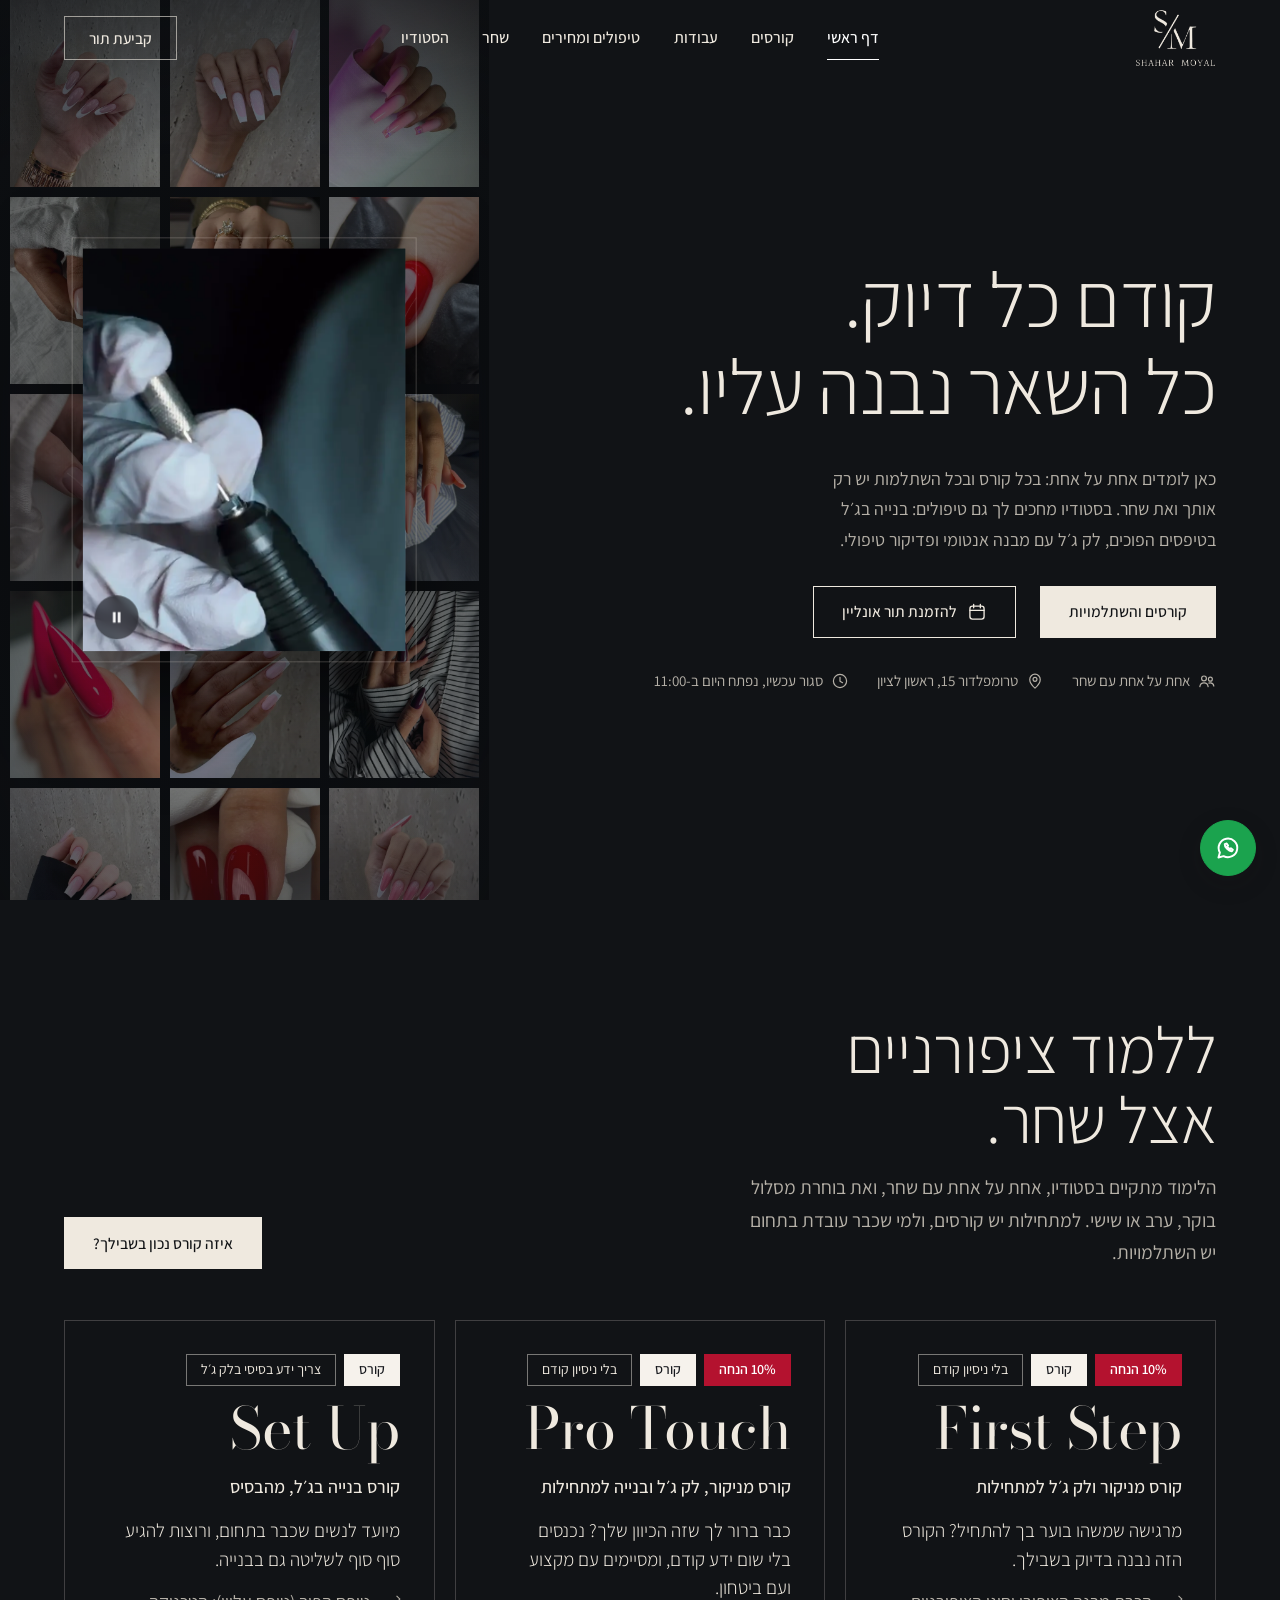
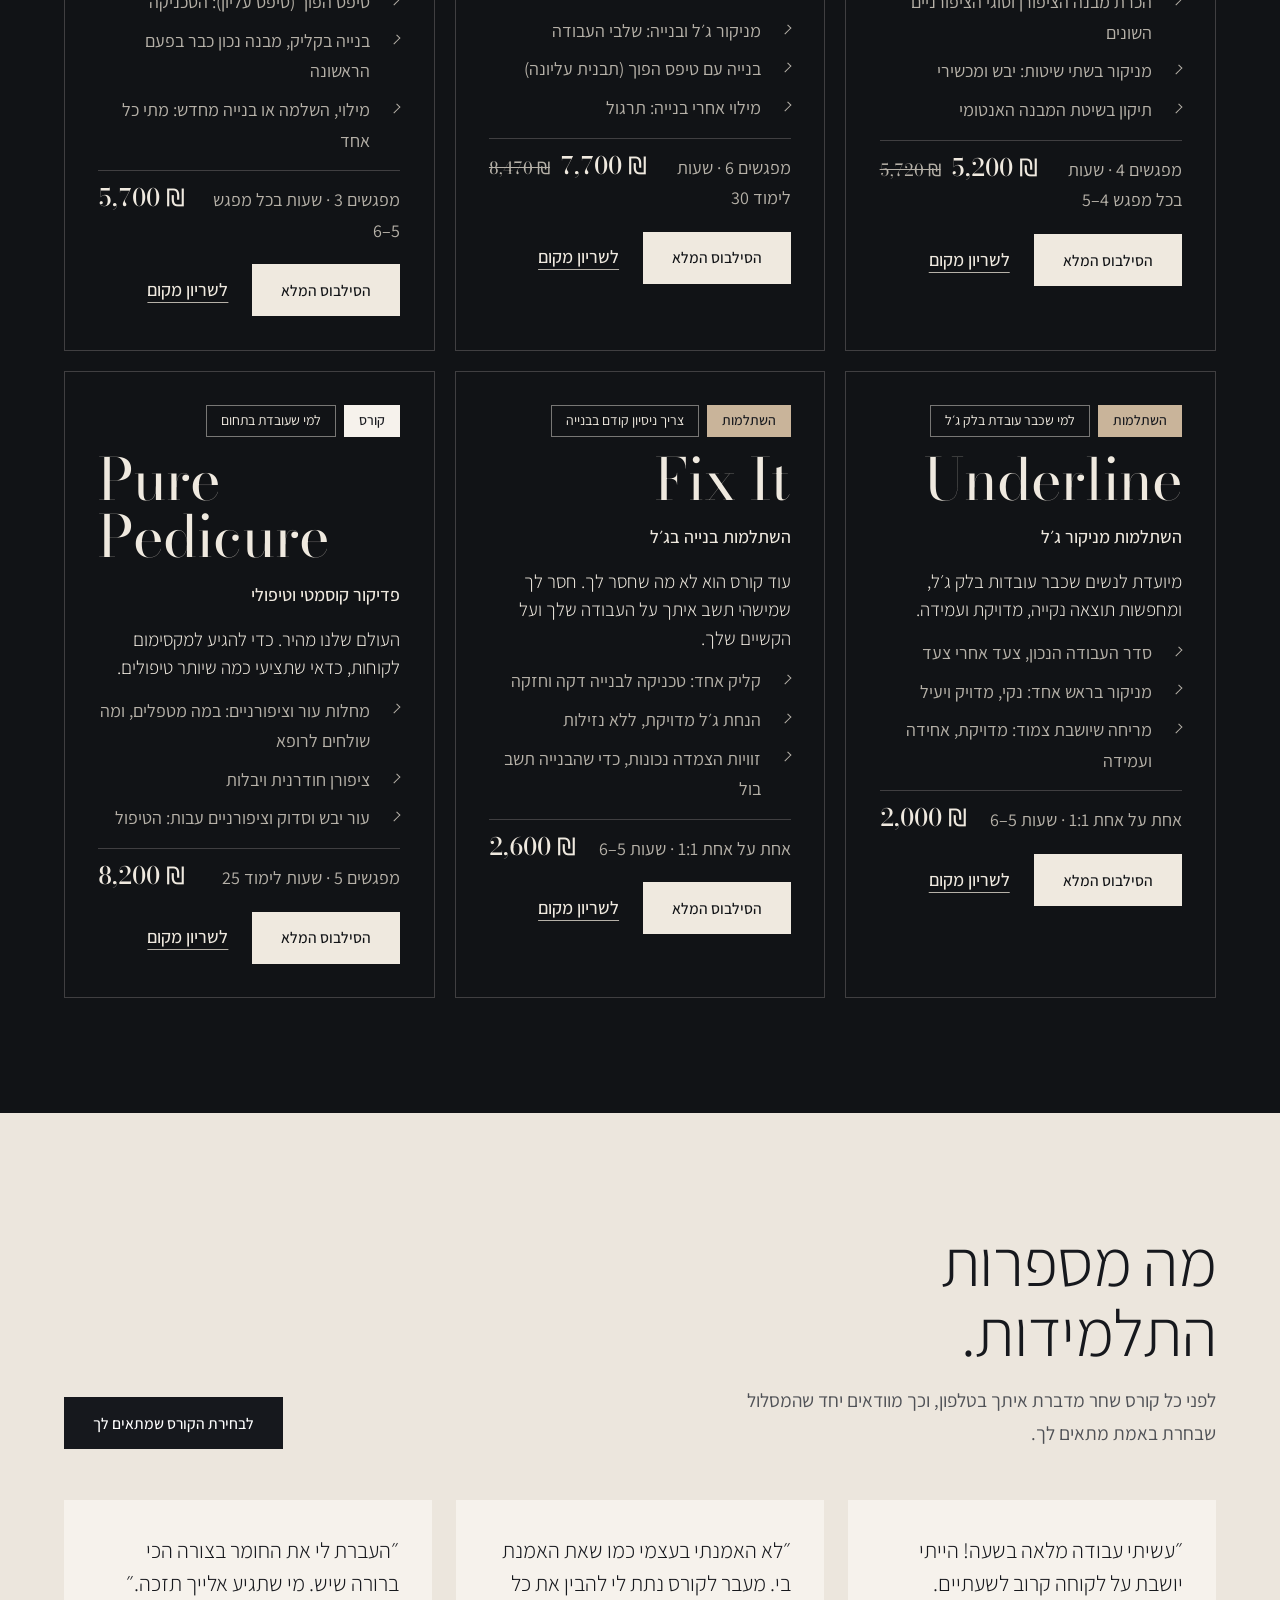
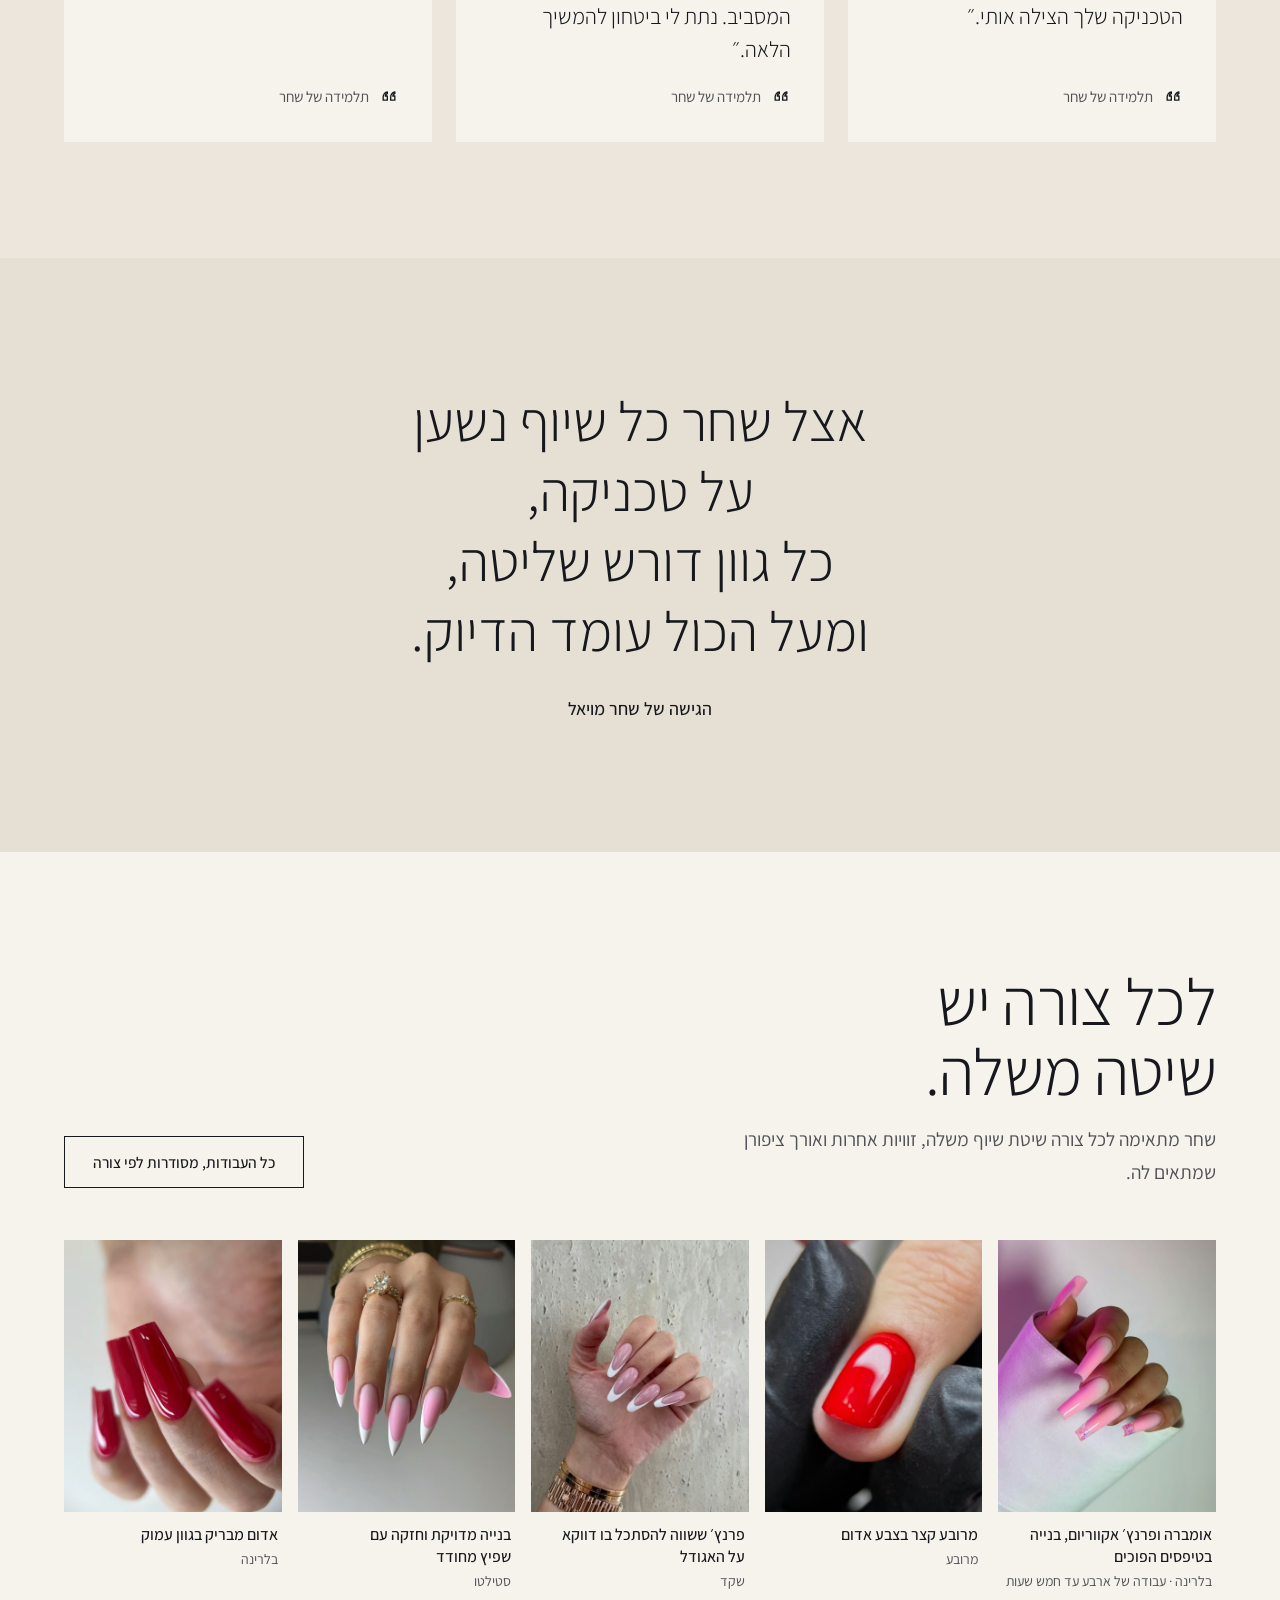
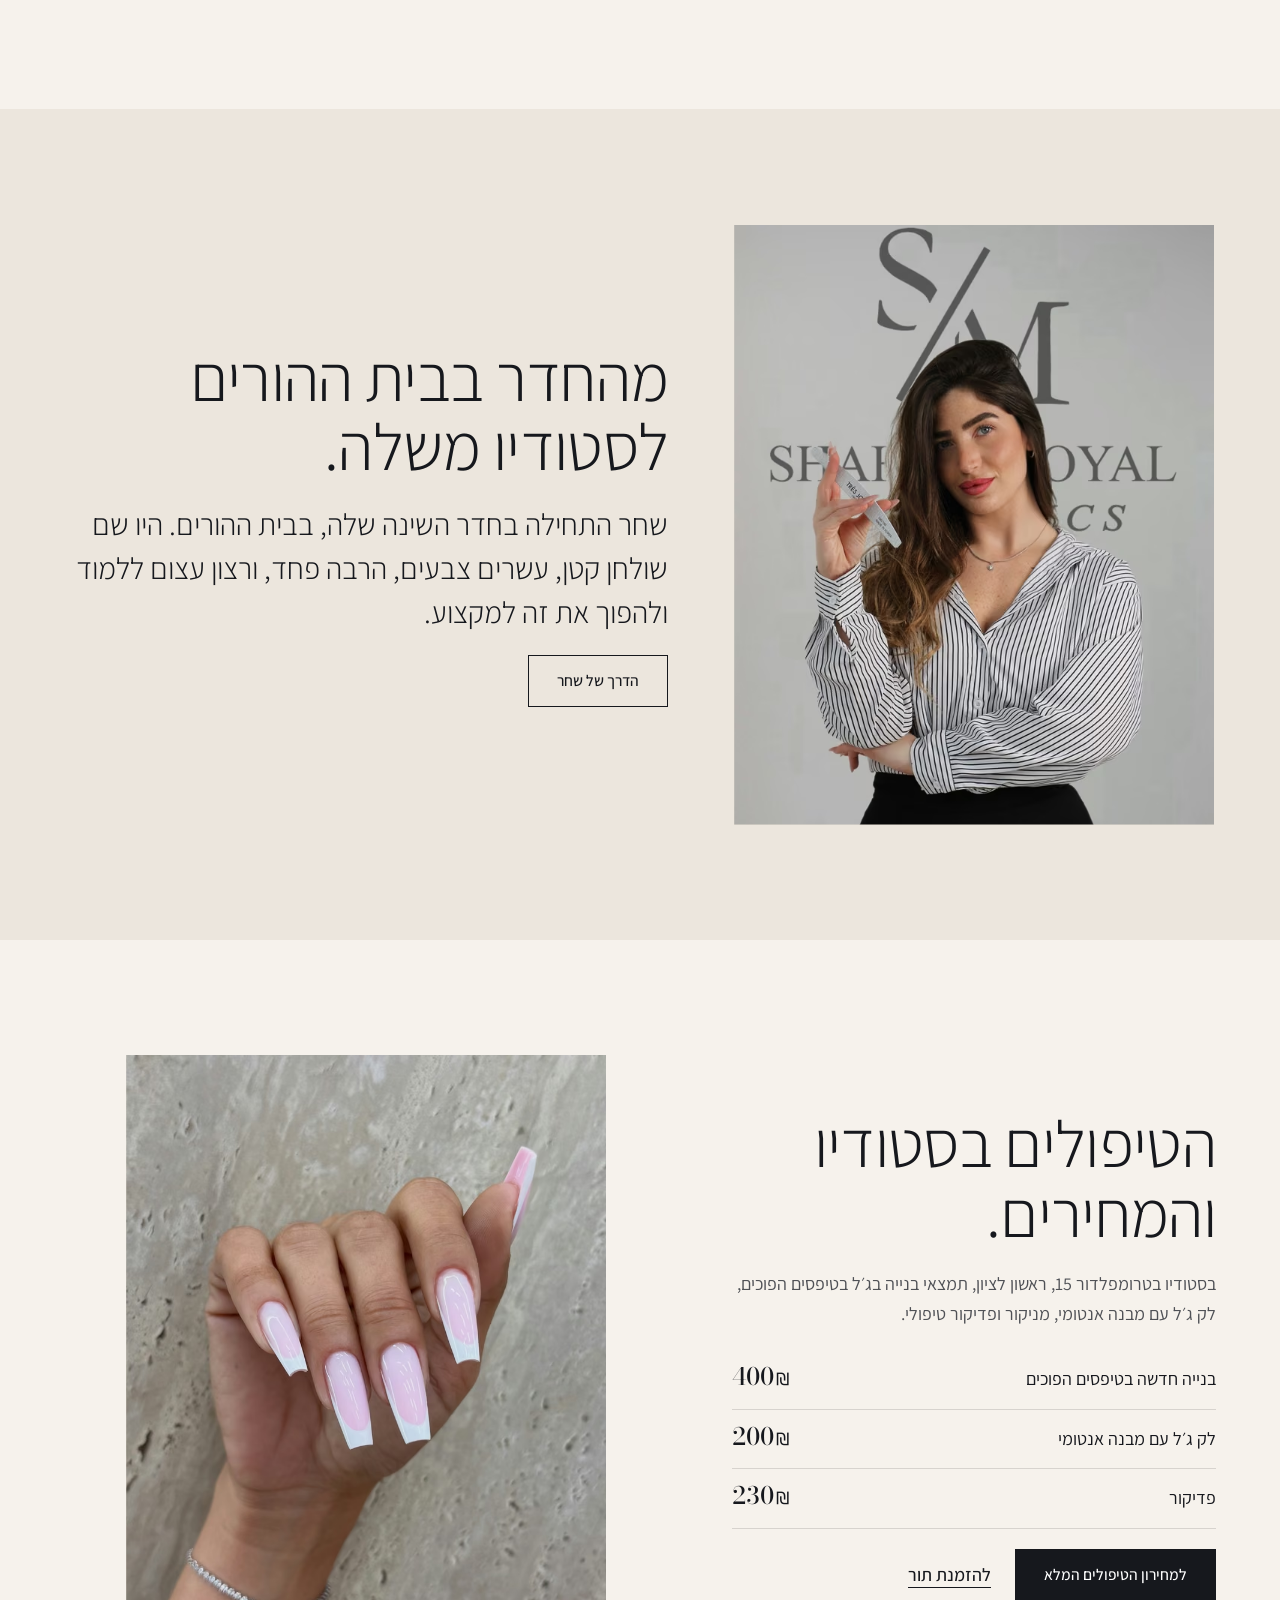
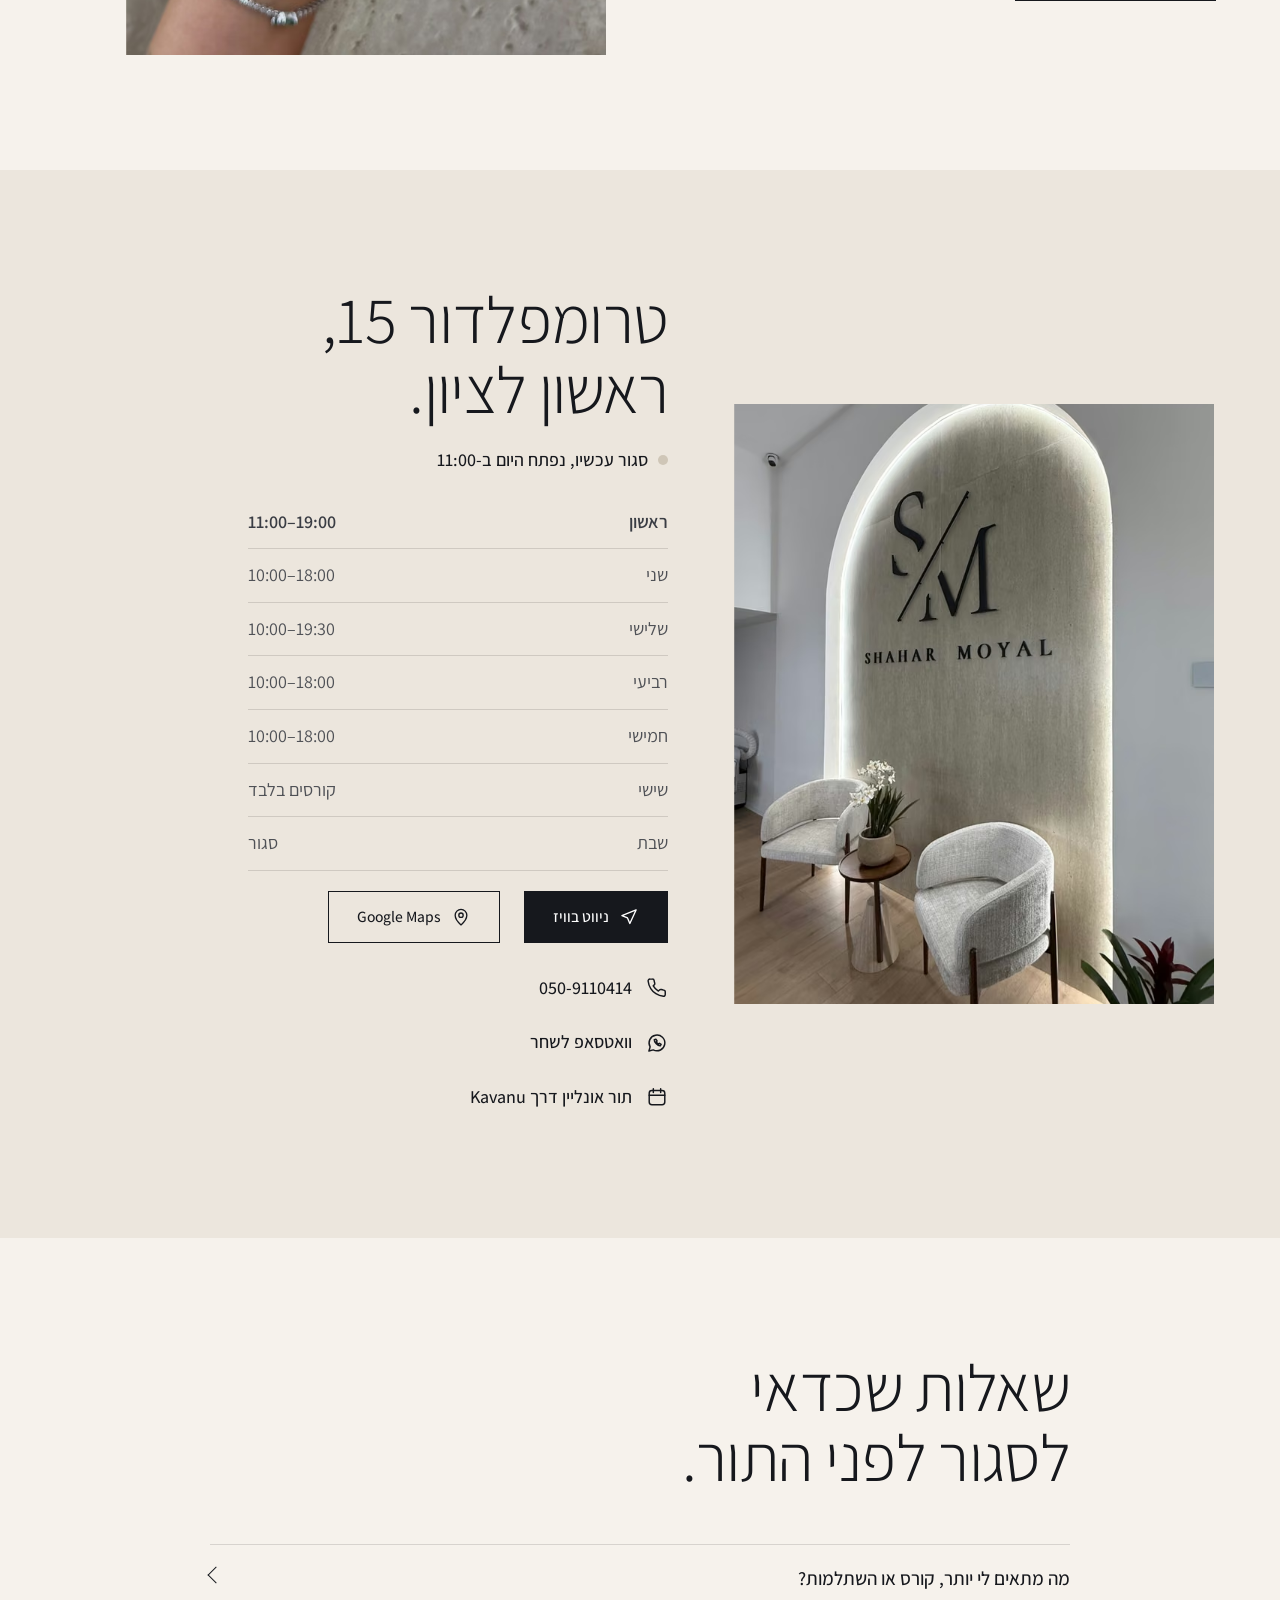
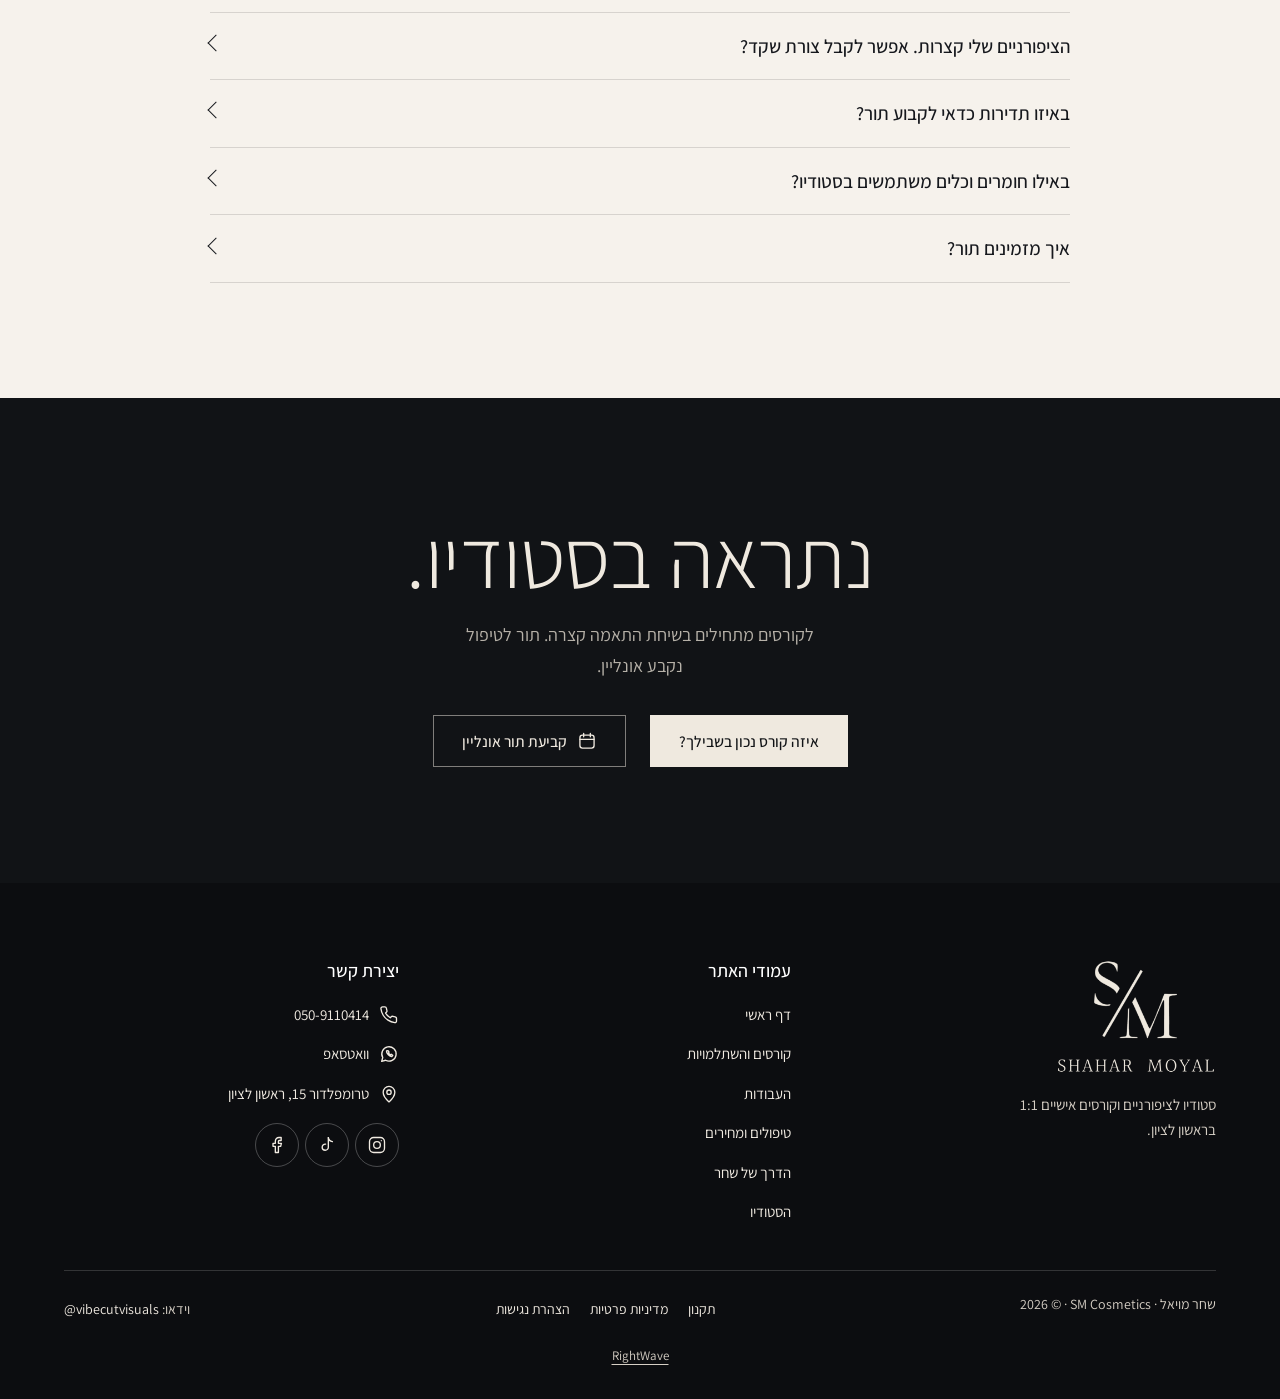
==== commit f8172ce6: "Sale: list price stays, struck price is list + 10% Co-Authored-By: Claude Opus 5.5 <noreply@anthropi" ====
--- a/index.html
+++ b/index.html
@@ -25,10 +25,10 @@
 <meta name="theme-color" content="#111316">
 <link rel="icon" href="assets/brand/icon-64.png" type="image/png">
 <link rel="apple-touch-icon" href="assets/brand/icon-180.png">
-<link rel="stylesheet" href="styles.css?v=35">
+<link rel="stylesheet" href="styles.css?v=36">
 <link rel="preload" as="image" href="assets/video/studio-film-poster.webp" type="image/webp" fetchpriority="high">
-<script src="boot.js?v=35"></script>
-<script type="application/ld+json">{"@context": "https://schema.org", "@graph": [{"@type": "NailSalon", "@id": "https://shahar-moyal.1wp.site/#studio", "name": "שחר מויאל SM Cosmetics", "alternateName": "Shahar Moyal", "image": "https://shahar-moyal.1wp.site/assets/brand/og-share.jpg", "url": "https://shahar-moyal.1wp.site/", "telephone": "+972-50-911-0414", "priceRange": "₪₪", "address": {"@type": "PostalAddress", "streetAddress": "טרומפלדור 15", "addressLocality": "ראשון לציון", "addressCountry": "IL"}, "openingHoursSpecification": [{"@type": "OpeningHoursSpecification", "dayOfWeek": "Sunday", "opens": "11:00", "closes": "19:00"}, {"@type": "OpeningHoursSpecification", "dayOfWeek": "Monday", "opens": "10:00", "closes": "18:00"}, {"@type": "OpeningHoursSpecification", "dayOfWeek": "Tuesday", "opens": "10:00", "closes": "19:30"}, {"@type": "OpeningHoursSpecification", "dayOfWeek": "Wednesday", "opens": "10:00", "closes": "18:00"}, {"@type": "OpeningHoursSpecification", "dayOfWeek": "Thursday", "opens": "10:00", "closes": "18:00"}], "sameAs": ["https://www.instagram.com/shahar_moyal_sm/", "https://www.facebook.com/moyal850/", "https://www.tiktok.com/@shaharmoyalsm", "https://kavanu.co/sm-cosmetics"]}, {"@type": "Course", "name": "First Step", "description": "קורס למתחילות בלימוד אישי 1:1, מניקור לק ג׳ל ומבנה אנטומי, ב-4 מפגשים.", "inLanguage": "he", "provider": {"@id": "https://shahar-moyal.1wp.site/#studio"}, "offers": {"@type": "Offer", "category": "Paid", "price": "4680", "priceCurrency": "ILS"}}, {"@type": "Course", "name": "Pro Touch", "description": "קורס מורחב למתחילות בלימוד אישי 1:1, מניקור, לק ג׳ל ובניית ציפורניים בג׳ל, ב-6 מפגשים ו-30 שעות.", "inLanguage": "he", "provider": {"@id": "https://shahar-moyal.1wp.site/#studio"}, "offers": {"@type": "Offer", "category": "Paid", "price": "6930", "priceCurrency": "ILS"}}, {"@type": "Course", "name": "Set Up", "description": "קורס בנייה בג׳ל בלימוד אישי 1:1, מיועד למי שכבר עובדת עם לק ג׳ל, ב-3 מפגשים.", "inLanguage": "he", "provider": {"@id": "https://shahar-moyal.1wp.site/#studio"}, "offers": {"@type": "Offer", "category": "Paid", "price": "5700", "priceCurrency": "ILS"}}, {"@type": "Course", "name": "Underline", "description": "השתלמות במניקור ג׳ל למקצועיות, בלימוד אישי 1:1, באורך 5 עד 6 שעות.", "inLanguage": "he", "provider": {"@id": "https://shahar-moyal.1wp.site/#studio"}, "offers": {"@type": "Offer", "category": "Paid", "price": "2000", "priceCurrency": "ILS"}}, {"@type": "Course", "name": "Fix It", "description": "השתלמות בבנייה בג׳ל למקצועיות, בלימוד אישי 1:1, באורך 5 עד 6 שעות.", "inLanguage": "he", "provider": {"@id": "https://shahar-moyal.1wp.site/#studio"}, "offers": {"@type": "Offer", "category": "Paid", "price": "2600", "priceCurrency": "ILS"}}, {"@type": "Course", "name": "Pure Pedicure", "description": "קורס פדיקור קוסמטי וטיפולי בלימוד אישי 1:1, ב-5 מפגשים ו-25 שעות.", "inLanguage": "he", "provider": {"@id": "https://shahar-moyal.1wp.site/#studio"}, "offers": {"@type": "Offer", "category": "Paid", "price": "8200", "priceCurrency": "ILS"}}, {"@type": "FAQPage", "mainEntity": [{"@type": "Question", "name": "מה מתאים לי יותר, קורס או השתלמות?", "acceptedAnswer": {"@type": "Answer", "text": "למי שמתחילה מאפס שחר ממליצה על קורס בלבד. השתלמות נועדה למי שכבר עובדת בתחום ורוצה להשתפר. הלימוד תמיד מתקיים בסטודיו, אחת על אחת, ואפשר לבחור מסלול בוקר, ערב או שישי."}}, {"@type": "Question", "name": "הציפורניים שלי קצרות. אפשר לקבל צורת שקד?", "acceptedAnswer": {"@type": "Answer", "text": "כשהציפורן קצרה, אין הרבה מרחב לשנות את הצורה שלה. כדי שתיראה צרה יותר צריך לשייף את הקירות התומכים, ואז היא נחלשת ופחות יציבה. לכן שחר תציע לך שתי אפשרויות: להישאר באורך קצר ובריא, או לעשות בנייה שמעניקה מראה ארוך בדרך הנכונה."}}, {"@type": "Question", "name": "באיזו תדירות כדאי לקבוע תור?", "acceptedAnswer": {"@type": "Answer", "text": "ג׳ל ברגליים מחדשים כל 3 עד 4 שבועות. בבנייה, מועד החידוש נקבע לפי המבנה של הציפורן שלך. מבחינת שחר, המטרה של בנייה היא לא להחזיק איתה כמה שיותר זמן, אלא לשמור לאורך זמן על ציפורן שלמה, יציבה ומקצועית."}}, {"@type": "Question", "name": "באילו חומרים וכלים משתמשים בסטודיו?", "acceptedAnswer": {"@type": "Answer", "text": "בסטודיו משתמשים אך ורק בחומרים שנרכשים בישראל ומגיעים עם אישורים, פיקוח ואחריות. כל סט כלים מחוטא ומעוקר, והוא נפתח רק מול העיניים שלך."}}, {"@type": "Question", "name": "איך מזמינים תור?", "acceptedAnswer": {"@type": "Answer", "text": "אפשר להזמין תור אונליין ב-Kavanu, לשלוח הודעה בוואטסאפ או להתקשר למספר 050-9110414."}}]}]}</script>
+<script src="boot.js?v=36"></script>
+<script type="application/ld+json">{"@context": "https://schema.org", "@graph": [{"@type": "NailSalon", "@id": "https://shahar-moyal.1wp.site/#studio", "name": "שחר מויאל SM Cosmetics", "alternateName": "Shahar Moyal", "image": "https://shahar-moyal.1wp.site/assets/brand/og-share.jpg", "url": "https://shahar-moyal.1wp.site/", "telephone": "+972-50-911-0414", "priceRange": "₪₪", "address": {"@type": "PostalAddress", "streetAddress": "טרומפלדור 15", "addressLocality": "ראשון לציון", "addressCountry": "IL"}, "openingHoursSpecification": [{"@type": "OpeningHoursSpecification", "dayOfWeek": "Sunday", "opens": "11:00", "closes": "19:00"}, {"@type": "OpeningHoursSpecification", "dayOfWeek": "Monday", "opens": "10:00", "closes": "18:00"}, {"@type": "OpeningHoursSpecification", "dayOfWeek": "Tuesday", "opens": "10:00", "closes": "19:30"}, {"@type": "OpeningHoursSpecification", "dayOfWeek": "Wednesday", "opens": "10:00", "closes": "18:00"}, {"@type": "OpeningHoursSpecification", "dayOfWeek": "Thursday", "opens": "10:00", "closes": "18:00"}], "sameAs": ["https://www.instagram.com/shahar_moyal_sm/", "https://www.facebook.com/moyal850/", "https://www.tiktok.com/@shaharmoyalsm", "https://kavanu.co/sm-cosmetics"]}, {"@type": "Course", "name": "First Step", "description": "קורס למתחילות בלימוד אישי 1:1, מניקור לק ג׳ל ומבנה אנטומי, ב-4 מפגשים.", "inLanguage": "he", "provider": {"@id": "https://shahar-moyal.1wp.site/#studio"}, "offers": {"@type": "Offer", "category": "Paid", "price": "5200", "priceCurrency": "ILS"}}, {"@type": "Course", "name": "Pro Touch", "description": "קורס מורחב למתחילות בלימוד אישי 1:1, מניקור, לק ג׳ל ובניית ציפורניים בג׳ל, ב-6 מפגשים ו-30 שעות.", "inLanguage": "he", "provider": {"@id": "https://shahar-moyal.1wp.site/#studio"}, "offers": {"@type": "Offer", "category": "Paid", "price": "7700", "priceCurrency": "ILS"}}, {"@type": "Course", "name": "Set Up", "description": "קורס בנייה בג׳ל בלימוד אישי 1:1, מיועד למי שכבר עובדת עם לק ג׳ל, ב-3 מפגשים.", "inLanguage": "he", "provider": {"@id": "https://shahar-moyal.1wp.site/#studio"}, "offers": {"@type": "Offer", "category": "Paid", "price": "5700", "priceCurrency": "ILS"}}, {"@type": "Course", "name": "Underline", "description": "השתלמות במניקור ג׳ל למקצועיות, בלימוד אישי 1:1, באורך 5 עד 6 שעות.", "inLanguage": "he", "provider": {"@id": "https://shahar-moyal.1wp.site/#studio"}, "offers": {"@type": "Offer", "category": "Paid", "price": "2000", "priceCurrency": "ILS"}}, {"@type": "Course", "name": "Fix It", "description": "השתלמות בבנייה בג׳ל למקצועיות, בלימוד אישי 1:1, באורך 5 עד 6 שעות.", "inLanguage": "he", "provider": {"@id": "https://shahar-moyal.1wp.site/#studio"}, "offers": {"@type": "Offer", "category": "Paid", "price": "2600", "priceCurrency": "ILS"}}, {"@type": "Course", "name": "Pure Pedicure", "description": "קורס פדיקור קוסמטי וטיפולי בלימוד אישי 1:1, ב-5 מפגשים ו-25 שעות.", "inLanguage": "he", "provider": {"@id": "https://shahar-moyal.1wp.site/#studio"}, "offers": {"@type": "Offer", "category": "Paid", "price": "8200", "priceCurrency": "ILS"}}, {"@type": "FAQPage", "mainEntity": [{"@type": "Question", "name": "מה מתאים לי יותר, קורס או השתלמות?", "acceptedAnswer": {"@type": "Answer", "text": "למי שמתחילה מאפס שחר ממליצה על קורס בלבד. השתלמות נועדה למי שכבר עובדת בתחום ורוצה להשתפר. הלימוד תמיד מתקיים בסטודיו, אחת על אחת, ואפשר לבחור מסלול בוקר, ערב או שישי."}}, {"@type": "Question", "name": "הציפורניים שלי קצרות. אפשר לקבל צורת שקד?", "acceptedAnswer": {"@type": "Answer", "text": "כשהציפורן קצרה, אין הרבה מרחב לשנות את הצורה שלה. כדי שתיראה צרה יותר צריך לשייף את הקירות התומכים, ואז היא נחלשת ופחות יציבה. לכן שחר תציע לך שתי אפשרויות: להישאר באורך קצר ובריא, או לעשות בנייה שמעניקה מראה ארוך בדרך הנכונה."}}, {"@type": "Question", "name": "באיזו תדירות כדאי לקבוע תור?", "acceptedAnswer": {"@type": "Answer", "text": "ג׳ל ברגליים מחדשים כל 3 עד 4 שבועות. בבנייה, מועד החידוש נקבע לפי המבנה של הציפורן שלך. מבחינת שחר, המטרה של בנייה היא לא להחזיק איתה כמה שיותר זמן, אלא לשמור לאורך זמן על ציפורן שלמה, יציבה ומקצועית."}}, {"@type": "Question", "name": "באילו חומרים וכלים משתמשים בסטודיו?", "acceptedAnswer": {"@type": "Answer", "text": "בסטודיו משתמשים אך ורק בחומרים שנרכשים בישראל ומגיעים עם אישורים, פיקוח ואחריות. כל סט כלים מחוטא ומעוקר, והוא נפתח רק מול העיניים שלך."}}, {"@type": "Question", "name": "איך מזמינים תור?", "acceptedAnswer": {"@type": "Answer", "text": "אפשר להזמין תור אונליין ב-Kavanu, לשלוח הודעה בוואטסאפ או להתקשר למספר 050-9110414."}}]}]}</script>
 </head>
 <body>
 <a class="skip" href="#main">דילוג לתוכן</a>
@@ -92,7 +92,7 @@
   <p class="course__sub">קורס מניקור ולק ג׳ל למתחילות</p>
   <p class="ncard__who">מרגישה שמשהו בוער בך להתחיל? הקורס הזה נבנה בדיוק בשבילך.</p>
   <ul class="ticks"><li>הכרת מבנה הציפורן וסוגי הציפורניים השונים</li><li>מניקור בשתי שיטות: יבש ומכשירי</li><li>תיקון בשיטת המבנה האנטומי</li></ul>
-  <p class="ncard__meta"><span>מפגשים 4 · שעות בכל מפגש 4–5</span><span class="price"><bdi>4,680 ₪</bdi><s class="was"><span class="sr">במקום </span><bdi>5,200 ₪</bdi></s></span></p>
+  <p class="ncard__meta"><span>מפגשים 4 · שעות בכל מפגש 4–5</span><span class="price"><bdi>5,200 ₪</bdi><s class="was"><span class="sr">במקום </span><bdi>5,720 ₪</bdi></s></span></p>
   <div class="go">
     <a class="btn btn--light" href="academy.html#first-step">הסילבוס המלא</a>
     <a class="link" href="https://wa.me/972509110414?text=%D7%94%D7%99%D7%99%20%D7%A9%D7%97%D7%A8%2C%20%D7%94%D7%92%D7%A2%D7%AA%D7%99%20%D7%9E%D7%94%D7%90%D7%AA%D7%A8.%20%D7%90%D7%A9%D7%9E%D7%97%20%D7%9C%D7%A9%D7%A8%D7%99%D7%99%D7%9F%20%D7%9E%D7%A7%D7%95%D7%9D%20%D7%9C-First%20Step%20%D7%91%D7%94%D7%A0%D7%97%D7%94%20%D7%A9%D7%9C%2010%25." target="_blank" rel="noopener">לשריון מקום</a>
@@ -103,7 +103,7 @@
   <p class="course__sub">קורס מניקור, לק ג׳ל ובנייה למתחילות</p>
   <p class="ncard__who">כבר ברור לך שזה הכיוון שלך? נכנסים בלי שום ידע קודם, ומסיימים עם מקצוע ועם ביטחון.</p>
   <ul class="ticks"><li>מניקור ג׳ל ובנייה: שלבי העבודה</li><li>בנייה עם טיפס הפוך (תבנית עליונה)</li><li>מילוי אחרי בנייה: תרגול</li></ul>
-  <p class="ncard__meta"><span>מפגשים 6 · שעות לימוד 30</span><span class="price"><bdi>6,930 ₪</bdi><s class="was"><span class="sr">במקום </span><bdi>7,700 ₪</bdi></s></span></p>
+  <p class="ncard__meta"><span>מפגשים 6 · שעות לימוד 30</span><span class="price"><bdi>7,700 ₪</bdi><s class="was"><span class="sr">במקום </span><bdi>8,470 ₪</bdi></s></span></p>
   <div class="go">
     <a class="btn btn--light" href="academy.html#pro-touch">הסילבוס המלא</a>
     <a class="link" href="https://wa.me/972509110414?text=%D7%94%D7%99%D7%99%20%D7%A9%D7%97%D7%A8%2C%20%D7%94%D7%92%D7%A2%D7%AA%D7%99%20%D7%9E%D7%94%D7%90%D7%AA%D7%A8.%20%D7%90%D7%A9%D7%9E%D7%97%20%D7%9C%D7%A9%D7%A8%D7%99%D7%99%D7%9F%20%D7%9E%D7%A7%D7%95%D7%9D%20%D7%9C-Pro%20Touch%20%D7%91%D7%94%D7%A0%D7%97%D7%94%20%D7%A9%D7%9C%2010%25." target="_blank" rel="noopener">לשריון מקום</a>
@@ -306,6 +306,6 @@
     <button class="lb__btn" type="button" data-lb-close aria-label="סגירה"><svg class="" viewBox="0 0 24 24" aria-hidden="true"><path d="M6 6l12 12M18 6L6 18"/></svg></button>
   </div>
 </dialog>
-<script src="app.js?v=35" defer></script>
+<script src="app.js?v=36" defer></script>
 </body>
 </html>
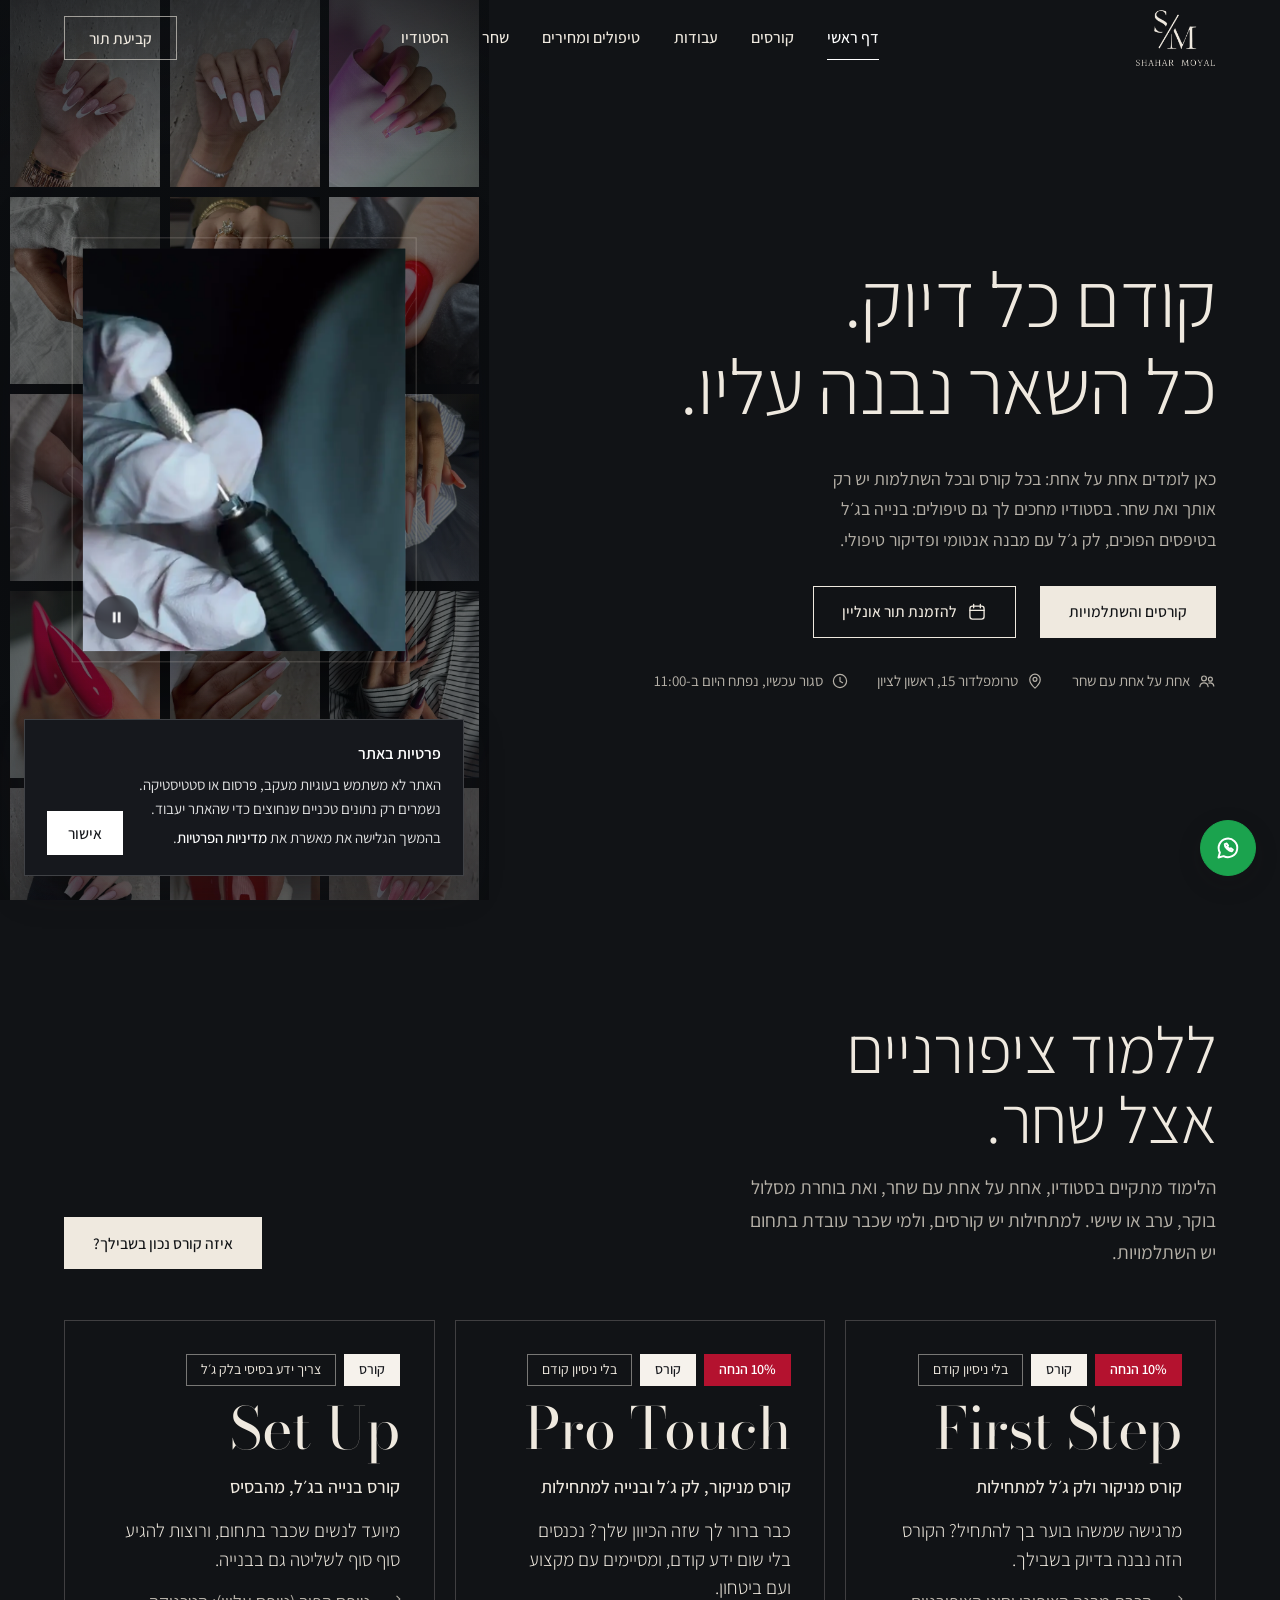
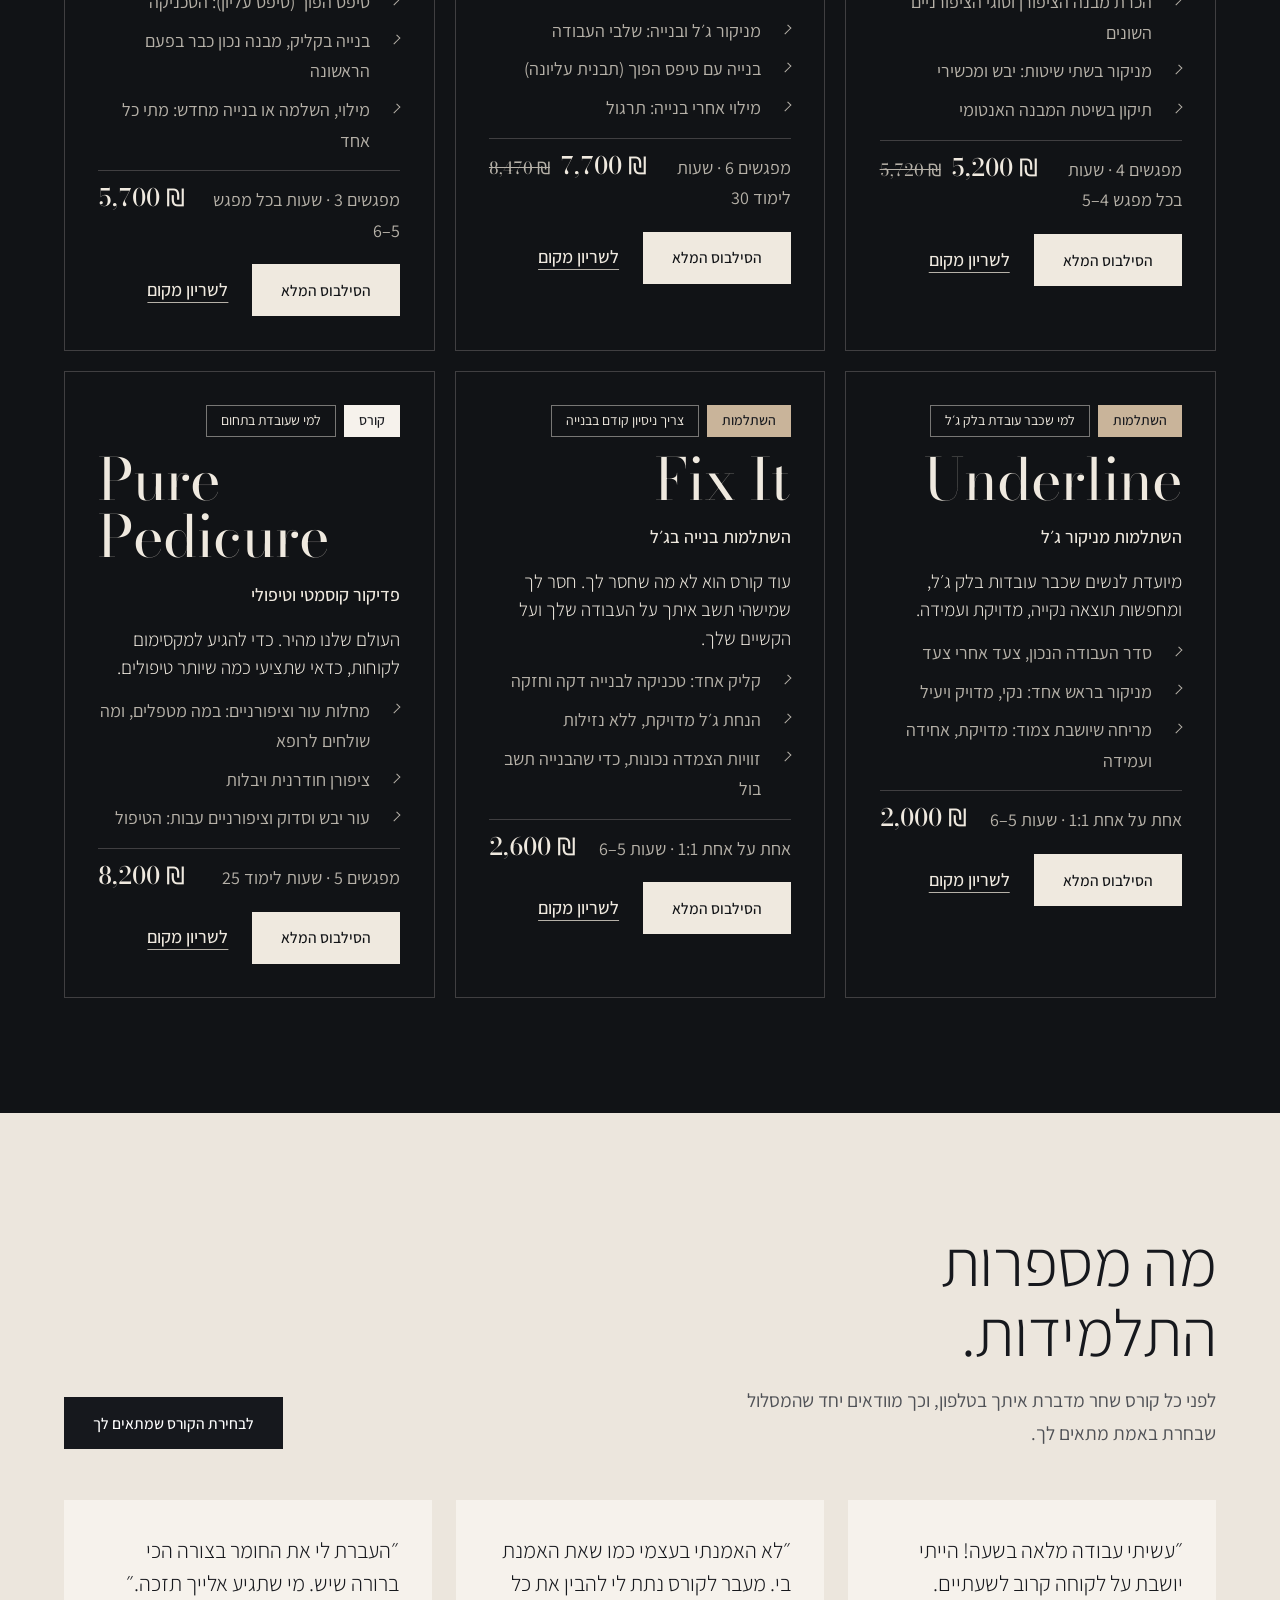
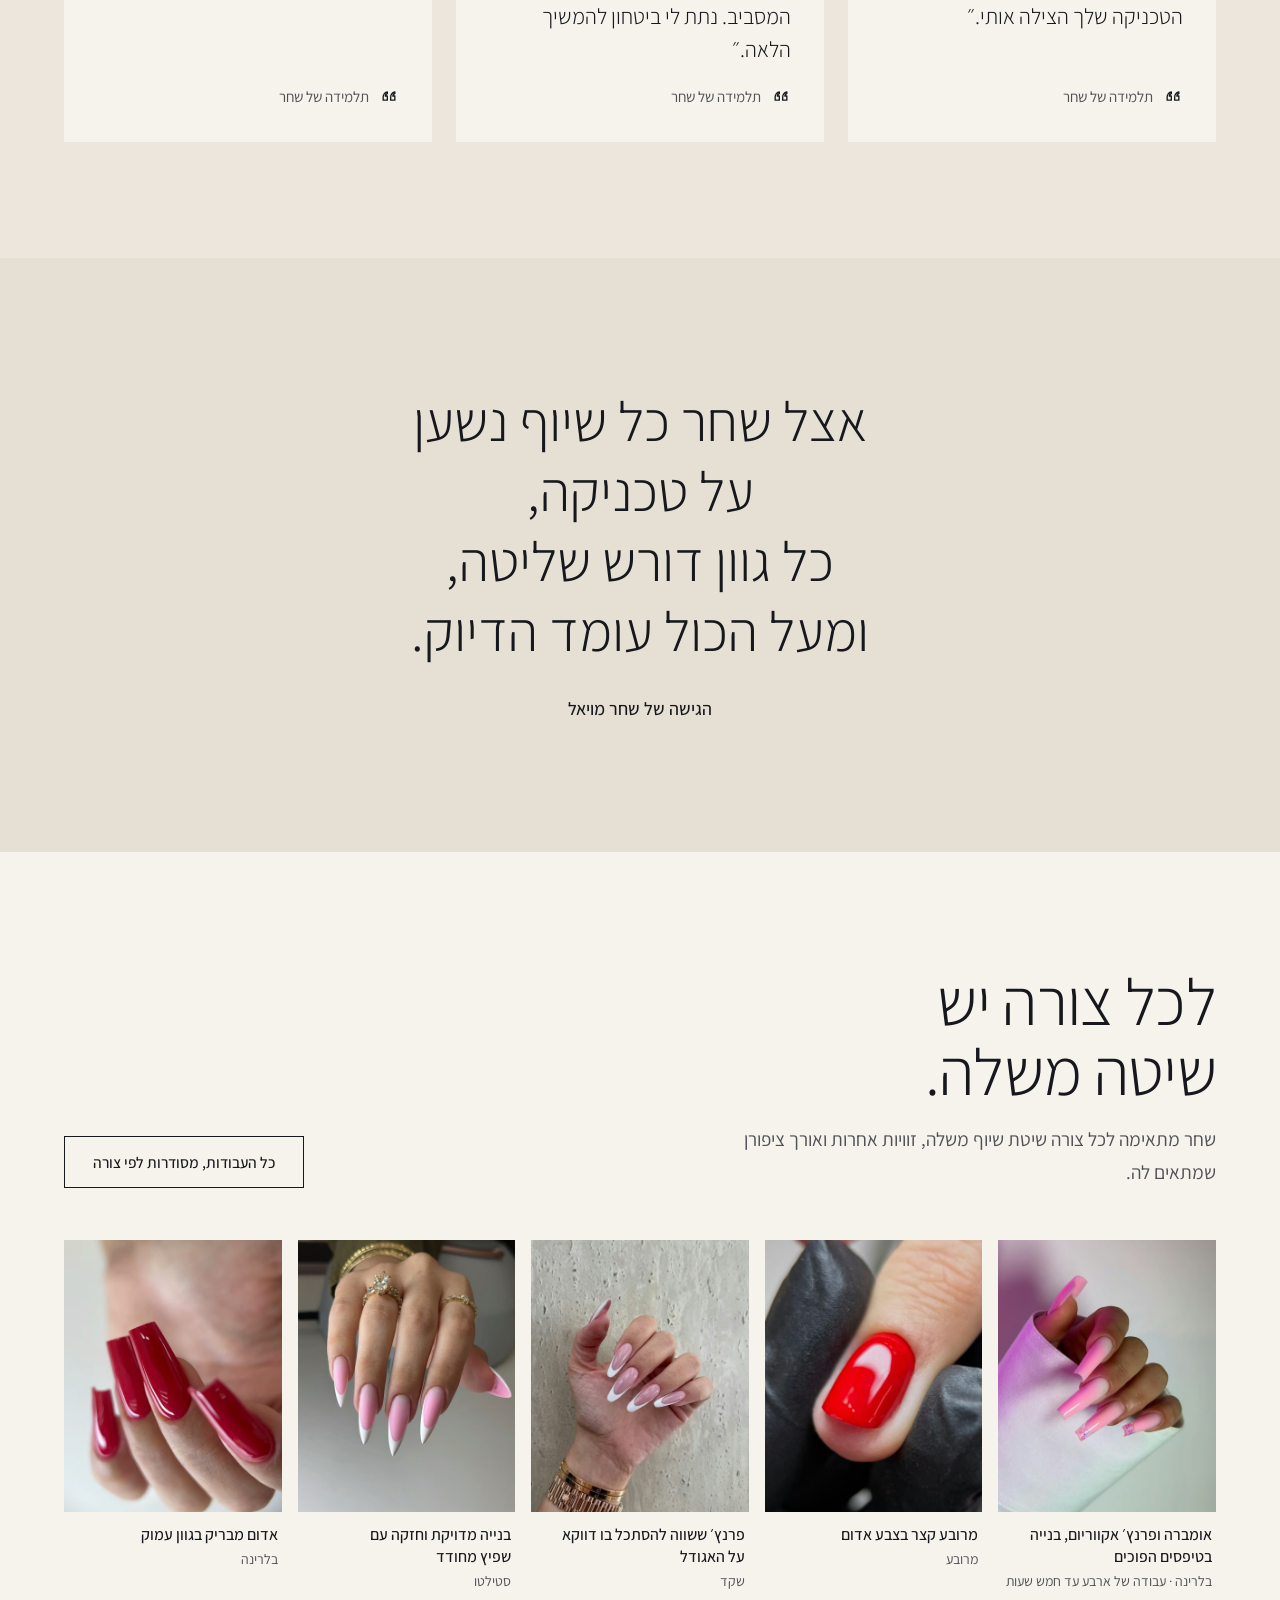
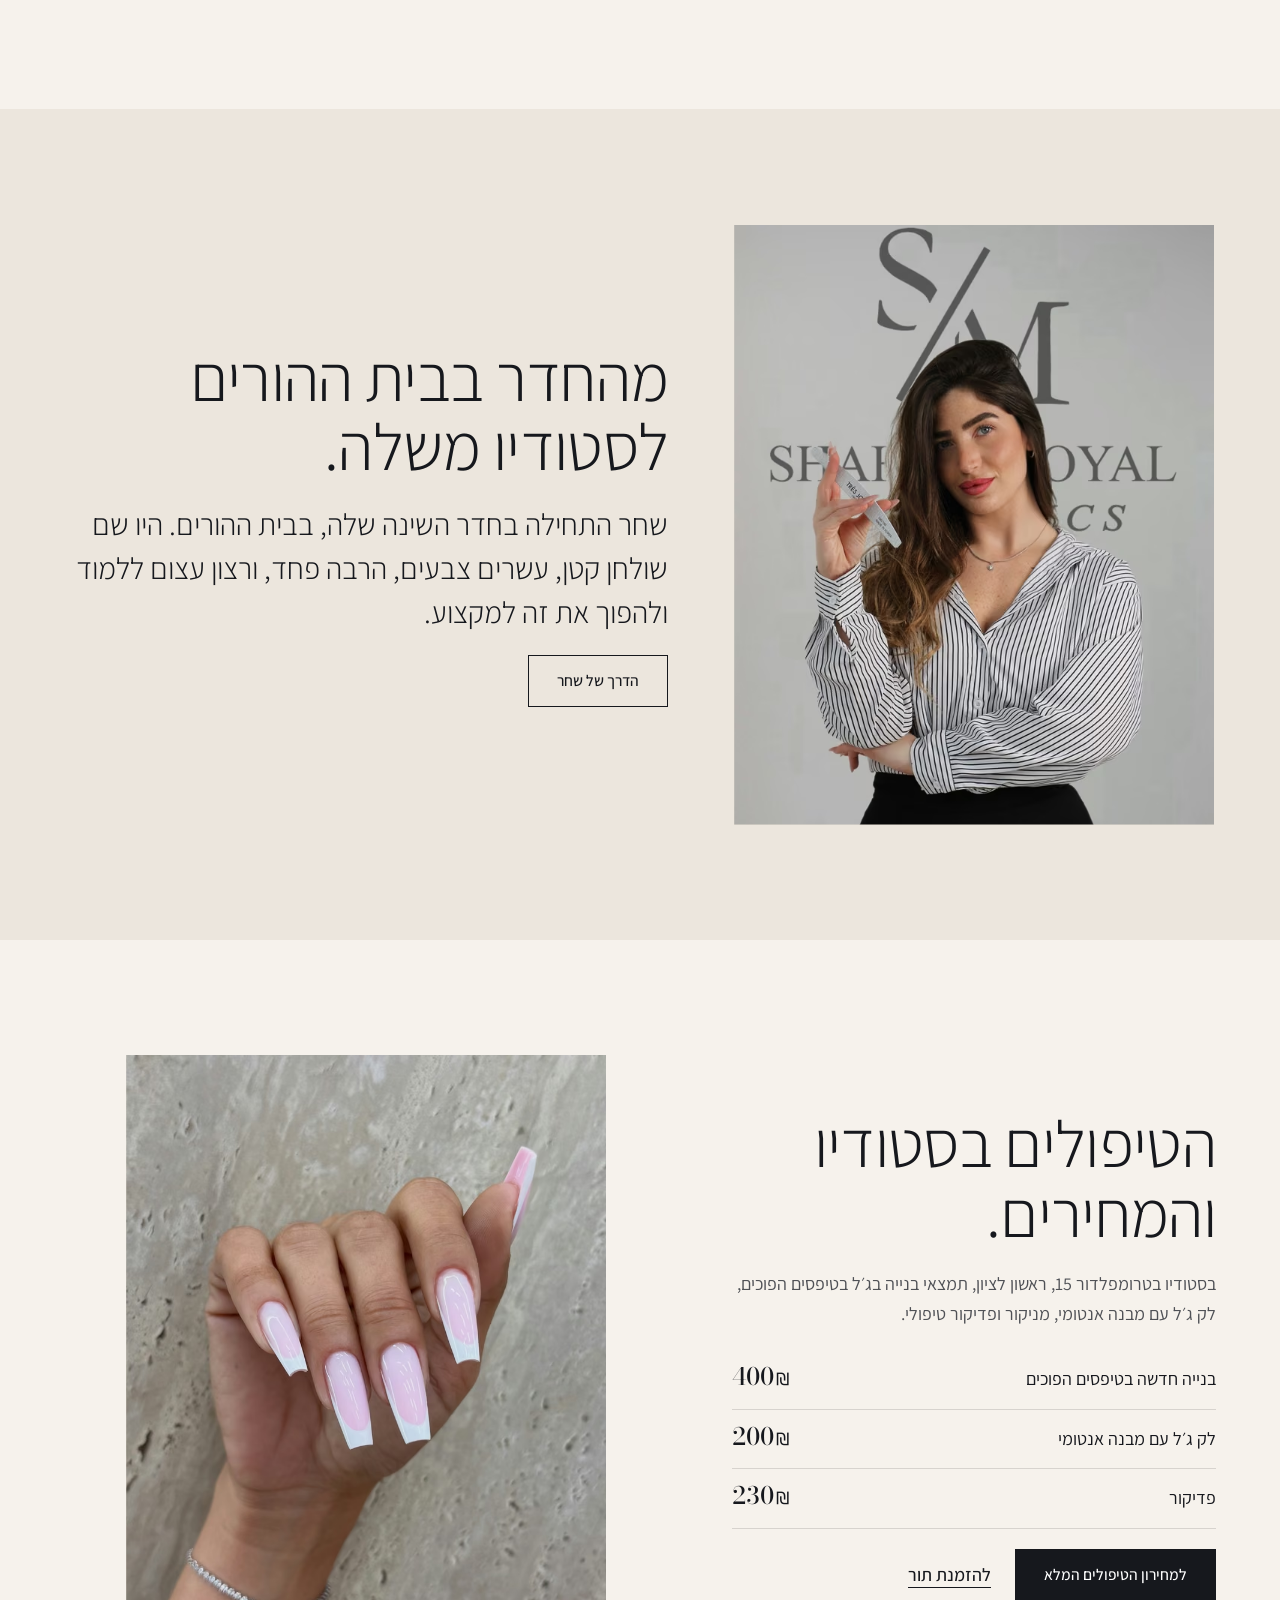
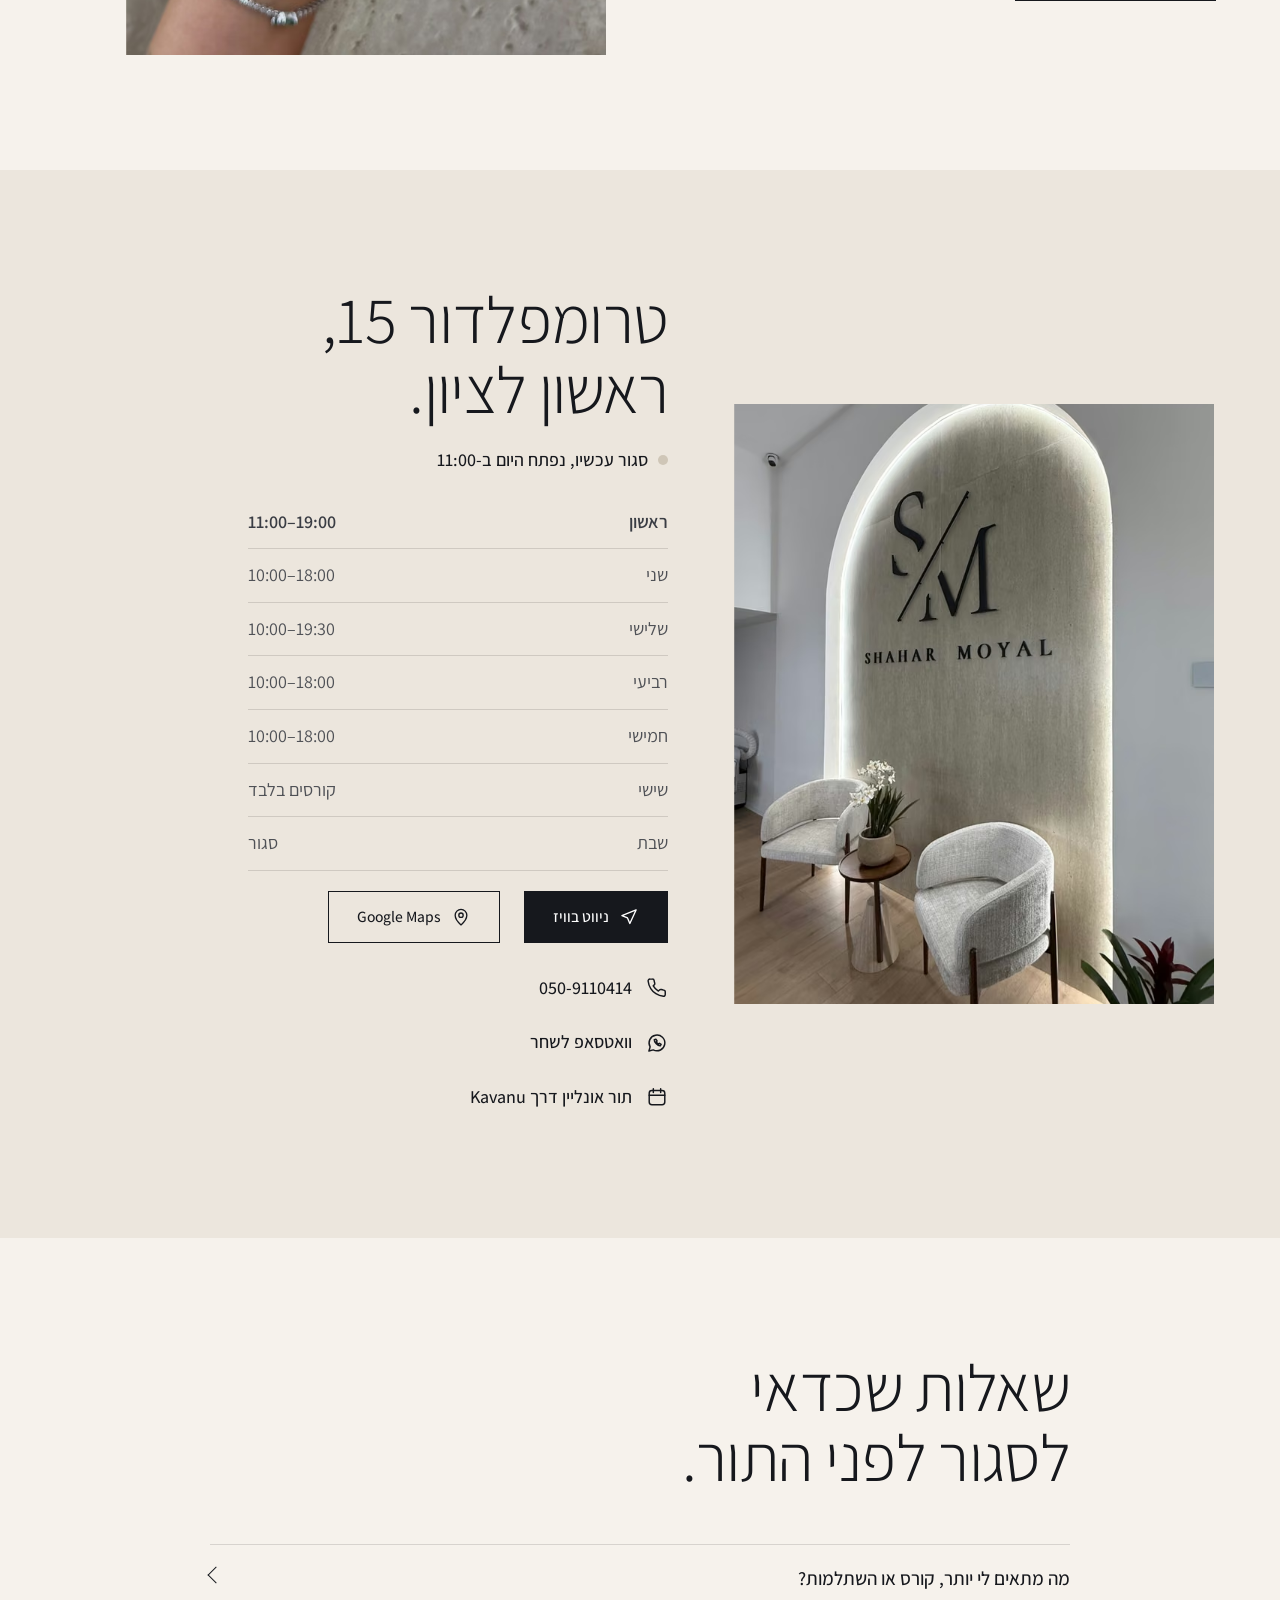
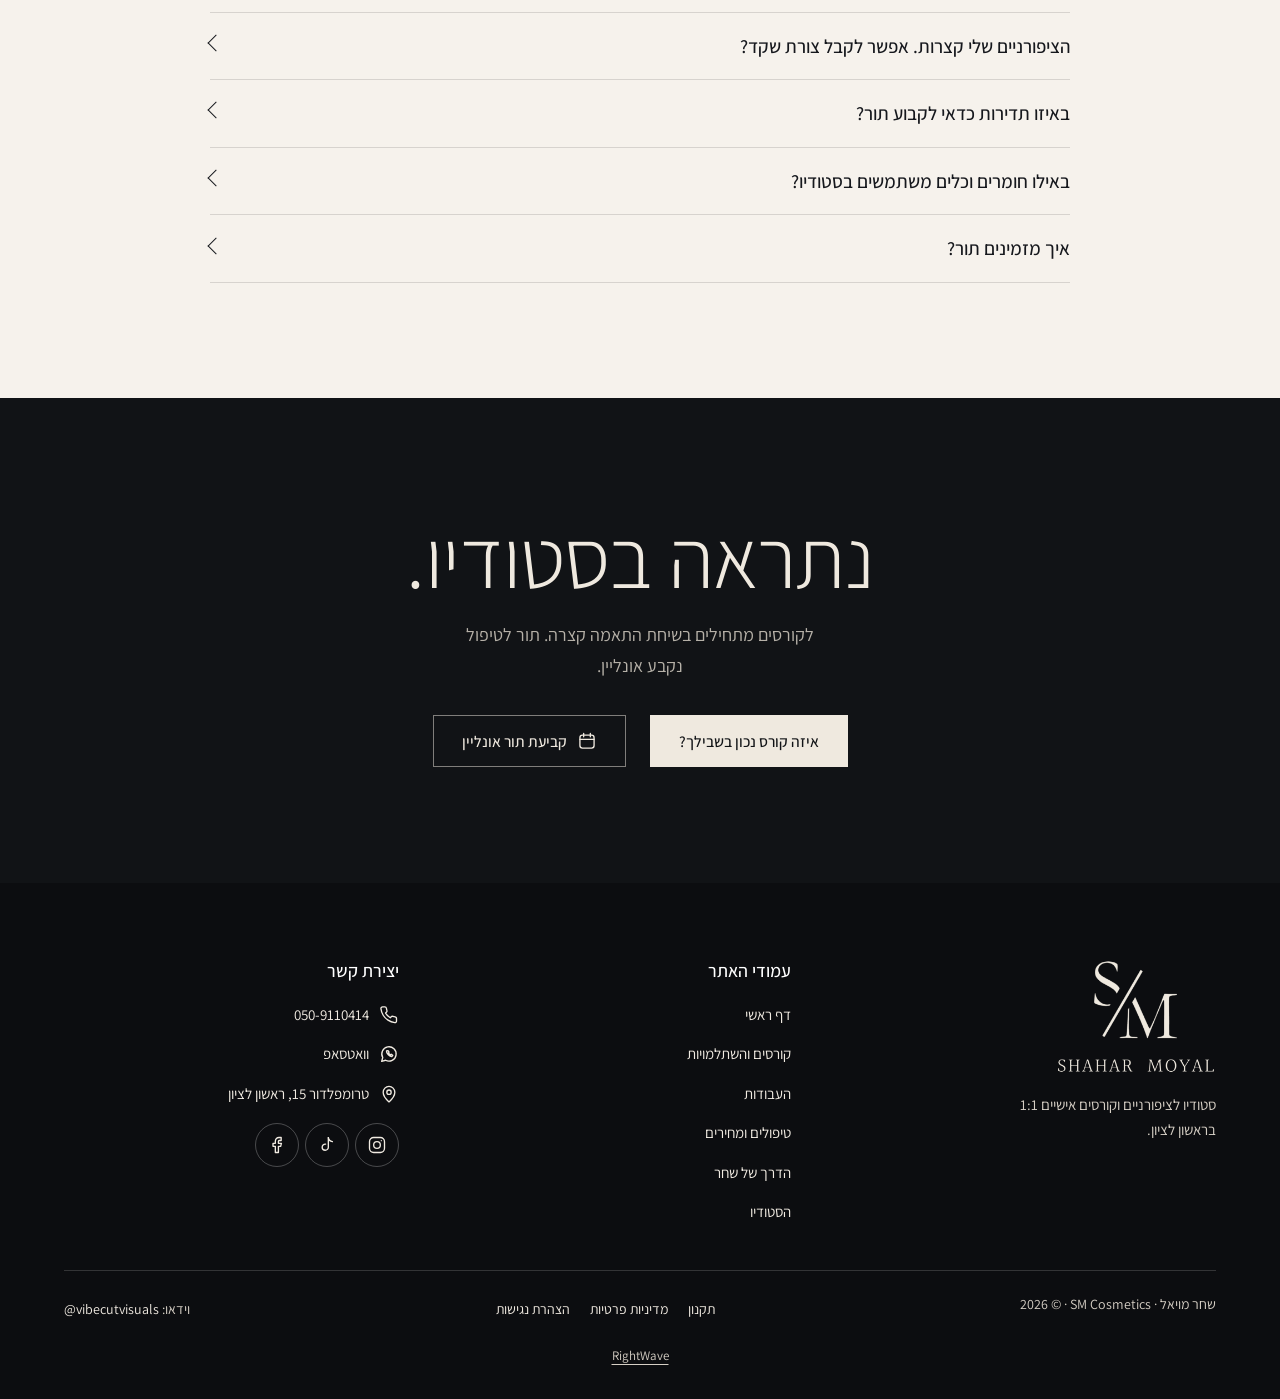
==== commit 1e596015: "Privacy notice banner, privacy policy: cookies section, fonts are self-hosted Co-Authored-By: Claude" ====
--- a/index.html
+++ b/index.html
@@ -25,9 +25,9 @@
 <meta name="theme-color" content="#111316">
 <link rel="icon" href="assets/brand/icon-64.png" type="image/png">
 <link rel="apple-touch-icon" href="assets/brand/icon-180.png">
-<link rel="stylesheet" href="styles.css?v=36">
+<link rel="stylesheet" href="styles.css?v=37">
 <link rel="preload" as="image" href="assets/video/studio-film-poster.webp" type="image/webp" fetchpriority="high">
-<script src="boot.js?v=36"></script>
+<script src="boot.js?v=37"></script>
 <script type="application/ld+json">{"@context": "https://schema.org", "@graph": [{"@type": "NailSalon", "@id": "https://shahar-moyal.1wp.site/#studio", "name": "שחר מויאל SM Cosmetics", "alternateName": "Shahar Moyal", "image": "https://shahar-moyal.1wp.site/assets/brand/og-share.jpg", "url": "https://shahar-moyal.1wp.site/", "telephone": "+972-50-911-0414", "priceRange": "₪₪", "address": {"@type": "PostalAddress", "streetAddress": "טרומפלדור 15", "addressLocality": "ראשון לציון", "addressCountry": "IL"}, "openingHoursSpecification": [{"@type": "OpeningHoursSpecification", "dayOfWeek": "Sunday", "opens": "11:00", "closes": "19:00"}, {"@type": "OpeningHoursSpecification", "dayOfWeek": "Monday", "opens": "10:00", "closes": "18:00"}, {"@type": "OpeningHoursSpecification", "dayOfWeek": "Tuesday", "opens": "10:00", "closes": "19:30"}, {"@type": "OpeningHoursSpecification", "dayOfWeek": "Wednesday", "opens": "10:00", "closes": "18:00"}, {"@type": "OpeningHoursSpecification", "dayOfWeek": "Thursday", "opens": "10:00", "closes": "18:00"}], "sameAs": ["https://www.instagram.com/shahar_moyal_sm/", "https://www.facebook.com/moyal850/", "https://www.tiktok.com/@shaharmoyalsm", "https://kavanu.co/sm-cosmetics"]}, {"@type": "Course", "name": "First Step", "description": "קורס למתחילות בלימוד אישי 1:1, מניקור לק ג׳ל ומבנה אנטומי, ב-4 מפגשים.", "inLanguage": "he", "provider": {"@id": "https://shahar-moyal.1wp.site/#studio"}, "offers": {"@type": "Offer", "category": "Paid", "price": "5200", "priceCurrency": "ILS"}}, {"@type": "Course", "name": "Pro Touch", "description": "קורס מורחב למתחילות בלימוד אישי 1:1, מניקור, לק ג׳ל ובניית ציפורניים בג׳ל, ב-6 מפגשים ו-30 שעות.", "inLanguage": "he", "provider": {"@id": "https://shahar-moyal.1wp.site/#studio"}, "offers": {"@type": "Offer", "category": "Paid", "price": "7700", "priceCurrency": "ILS"}}, {"@type": "Course", "name": "Set Up", "description": "קורס בנייה בג׳ל בלימוד אישי 1:1, מיועד למי שכבר עובדת עם לק ג׳ל, ב-3 מפגשים.", "inLanguage": "he", "provider": {"@id": "https://shahar-moyal.1wp.site/#studio"}, "offers": {"@type": "Offer", "category": "Paid", "price": "5700", "priceCurrency": "ILS"}}, {"@type": "Course", "name": "Underline", "description": "השתלמות במניקור ג׳ל למקצועיות, בלימוד אישי 1:1, באורך 5 עד 6 שעות.", "inLanguage": "he", "provider": {"@id": "https://shahar-moyal.1wp.site/#studio"}, "offers": {"@type": "Offer", "category": "Paid", "price": "2000", "priceCurrency": "ILS"}}, {"@type": "Course", "name": "Fix It", "description": "השתלמות בבנייה בג׳ל למקצועיות, בלימוד אישי 1:1, באורך 5 עד 6 שעות.", "inLanguage": "he", "provider": {"@id": "https://shahar-moyal.1wp.site/#studio"}, "offers": {"@type": "Offer", "category": "Paid", "price": "2600", "priceCurrency": "ILS"}}, {"@type": "Course", "name": "Pure Pedicure", "description": "קורס פדיקור קוסמטי וטיפולי בלימוד אישי 1:1, ב-5 מפגשים ו-25 שעות.", "inLanguage": "he", "provider": {"@id": "https://shahar-moyal.1wp.site/#studio"}, "offers": {"@type": "Offer", "category": "Paid", "price": "8200", "priceCurrency": "ILS"}}, {"@type": "FAQPage", "mainEntity": [{"@type": "Question", "name": "מה מתאים לי יותר, קורס או השתלמות?", "acceptedAnswer": {"@type": "Answer", "text": "למי שמתחילה מאפס שחר ממליצה על קורס בלבד. השתלמות נועדה למי שכבר עובדת בתחום ורוצה להשתפר. הלימוד תמיד מתקיים בסטודיו, אחת על אחת, ואפשר לבחור מסלול בוקר, ערב או שישי."}}, {"@type": "Question", "name": "הציפורניים שלי קצרות. אפשר לקבל צורת שקד?", "acceptedAnswer": {"@type": "Answer", "text": "כשהציפורן קצרה, אין הרבה מרחב לשנות את הצורה שלה. כדי שתיראה צרה יותר צריך לשייף את הקירות התומכים, ואז היא נחלשת ופחות יציבה. לכן שחר תציע לך שתי אפשרויות: להישאר באורך קצר ובריא, או לעשות בנייה שמעניקה מראה ארוך בדרך הנכונה."}}, {"@type": "Question", "name": "באיזו תדירות כדאי לקבוע תור?", "acceptedAnswer": {"@type": "Answer", "text": "ג׳ל ברגליים מחדשים כל 3 עד 4 שבועות. בבנייה, מועד החידוש נקבע לפי המבנה של הציפורן שלך. מבחינת שחר, המטרה של בנייה היא לא להחזיק איתה כמה שיותר זמן, אלא לשמור לאורך זמן על ציפורן שלמה, יציבה ומקצועית."}}, {"@type": "Question", "name": "באילו חומרים וכלים משתמשים בסטודיו?", "acceptedAnswer": {"@type": "Answer", "text": "בסטודיו משתמשים אך ורק בחומרים שנרכשים בישראל ומגיעים עם אישורים, פיקוח ואחריות. כל סט כלים מחוטא ומעוקר, והוא נפתח רק מול העיניים שלך."}}, {"@type": "Question", "name": "איך מזמינים תור?", "acceptedAnswer": {"@type": "Answer", "text": "אפשר להזמין תור אונליין ב-Kavanu, לשלוח הודעה בוואטסאפ או להתקשר למספר 050-9110414."}}]}]}</script>
 </head>
 <body>
@@ -306,6 +306,11 @@
     <button class="lb__btn" type="button" data-lb-close aria-label="סגירה"><svg class="" viewBox="0 0 24 24" aria-hidden="true"><path d="M6 6l12 12M18 6L6 18"/></svg></button>
   </div>
 </dialog>
-<script src="app.js?v=36" defer></script>
+<section class="consent" data-consent hidden aria-labelledby="consent-t">
+  <p class="consent__t" id="consent-t">פרטיות באתר</p>
+  <p class="consent__p">האתר לא משתמש בעוגיות מעקב, פרסום או סטטיסטיקה. נשמרים רק נתונים טכניים שנחוצים כדי שהאתר יעבוד. בהמשך הגלישה את מאשרת את <a class="link" href="privacy.html">מדיניות הפרטיות</a>.</p>
+  <button class="btn btn--sm consent__ok" type="button" data-consent-ok>אישור</button>
+</section>
+<script src="app.js?v=37" defer></script>
 </body>
 </html>
--- a/styles.css
+++ b/styles.css
@@ -970,3 +970,15 @@
 .was { margin-inline-start: 10px; font-size: .7em; font-weight: 400; color: var(--ink-2); text-decoration: line-through; text-decoration-thickness: 1px; white-space: nowrap; }
 .ncard .was { color: var(--on-dark-2); }
 .dark .pickcard .was, .ncard .price .was { color: var(--on-dark-2); }
+
+/* privacy notice */
+.consent { position: fixed; z-index: 120; inset: auto 0 calc(62px + env(safe-area-inset-bottom)) 0; background: var(--ink); color: #fff; padding: 16px var(--gutter, 16px) 18px; display: grid; grid-template-columns: 1fr auto; gap: 6px 16px; align-items: center; box-shadow: 0 -8px 28px rgba(28, 26, 25, .22); }
+.consent { border: 1px solid rgba(255, 255, 255, .18); }
+.consent[hidden] { display: none; }
+.consent__t { grid-column: 1 / -1; font-weight: 600; font-size: 1rem; margin: 0; }
+.consent__p { margin: 0; font-size: .9375rem; line-height: 1.55; color: rgba(255, 255, 255, .86); }
+.consent .link { color: #fff; }
+.consent__ok { background: #fff; color: var(--ink); border-color: #fff; min-height: 44px; align-self: end; }
+.consent__ok:hover, .consent__ok:focus-visible { background: var(--porcelain); color: var(--ink); }
+.consent__ok:focus-visible, .consent .link:focus-visible { outline: 2px solid #fff; outline-offset: 3px; }
+@media (min-width: 960px) { .consent { inset: auto auto 24px 24px; max-width: 440px; padding: 20px 22px; box-shadow: 0 12px 36px rgba(28, 26, 25, .32); } }
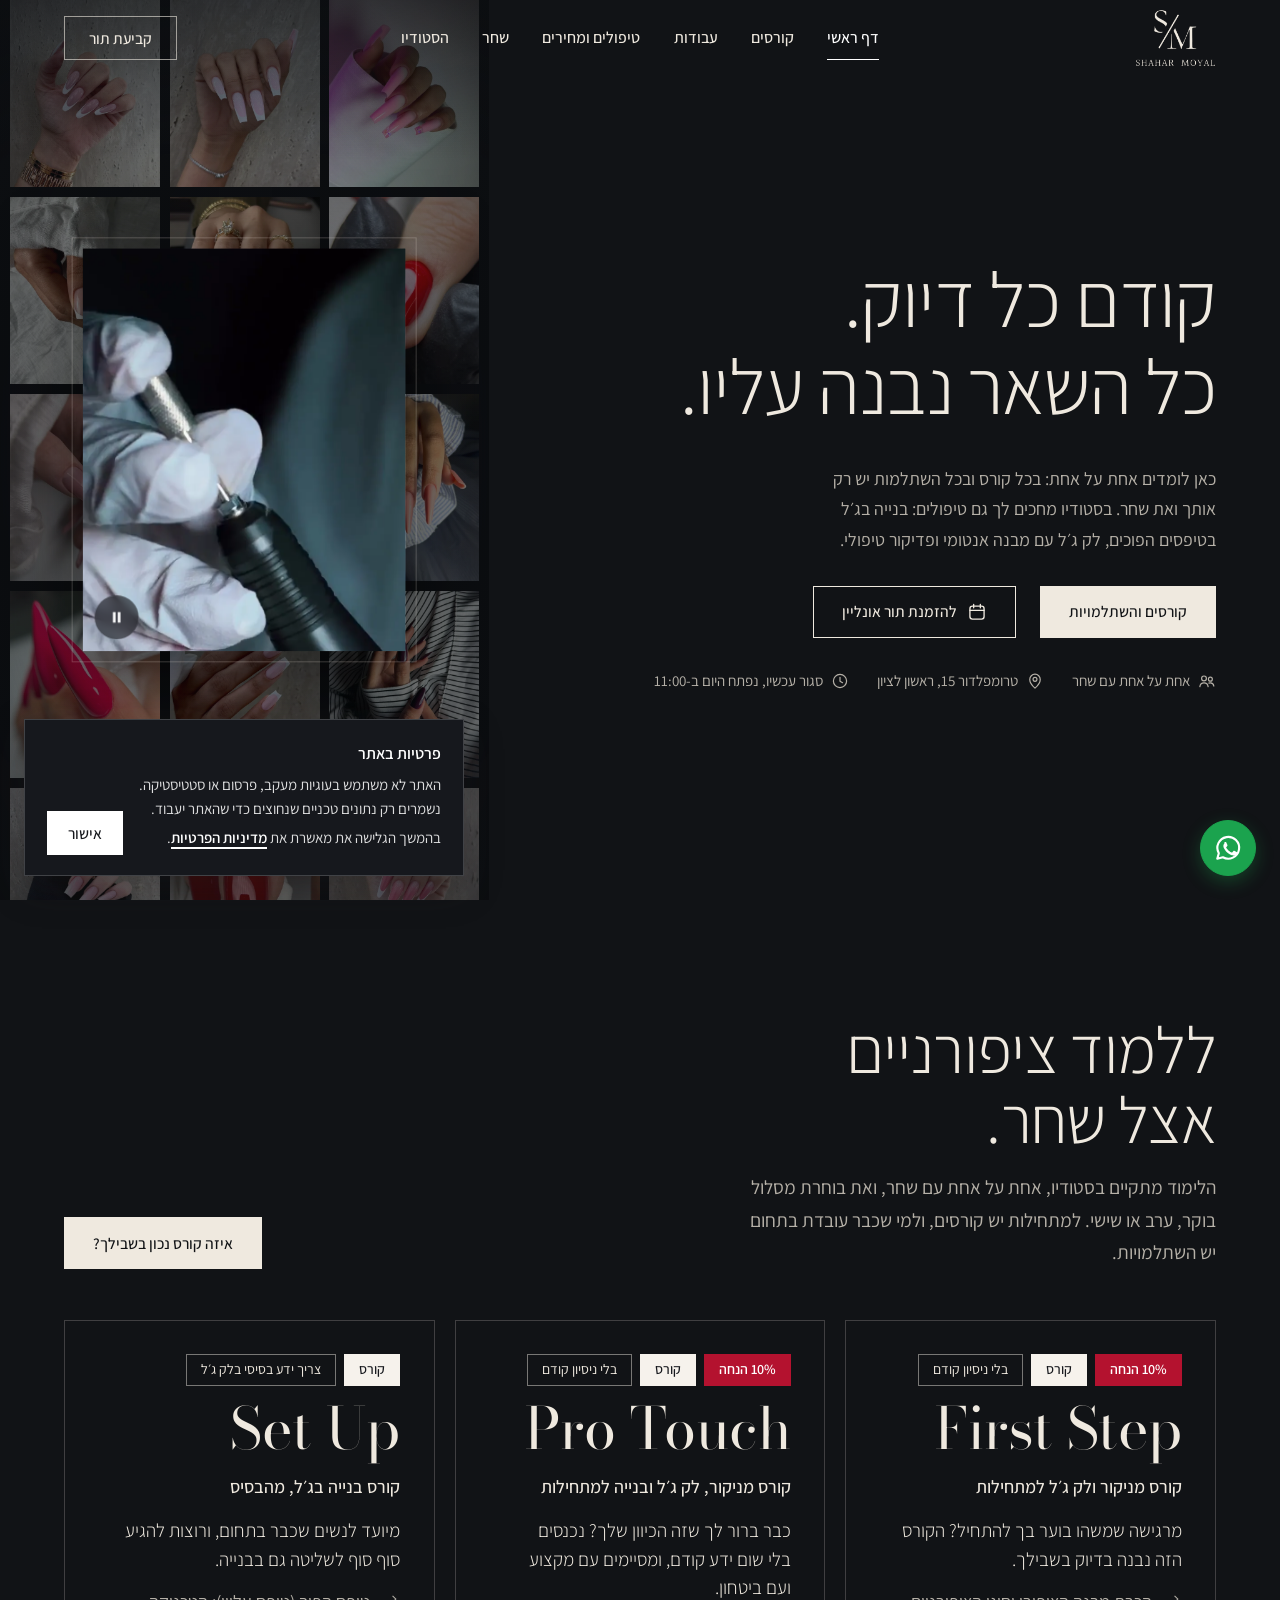
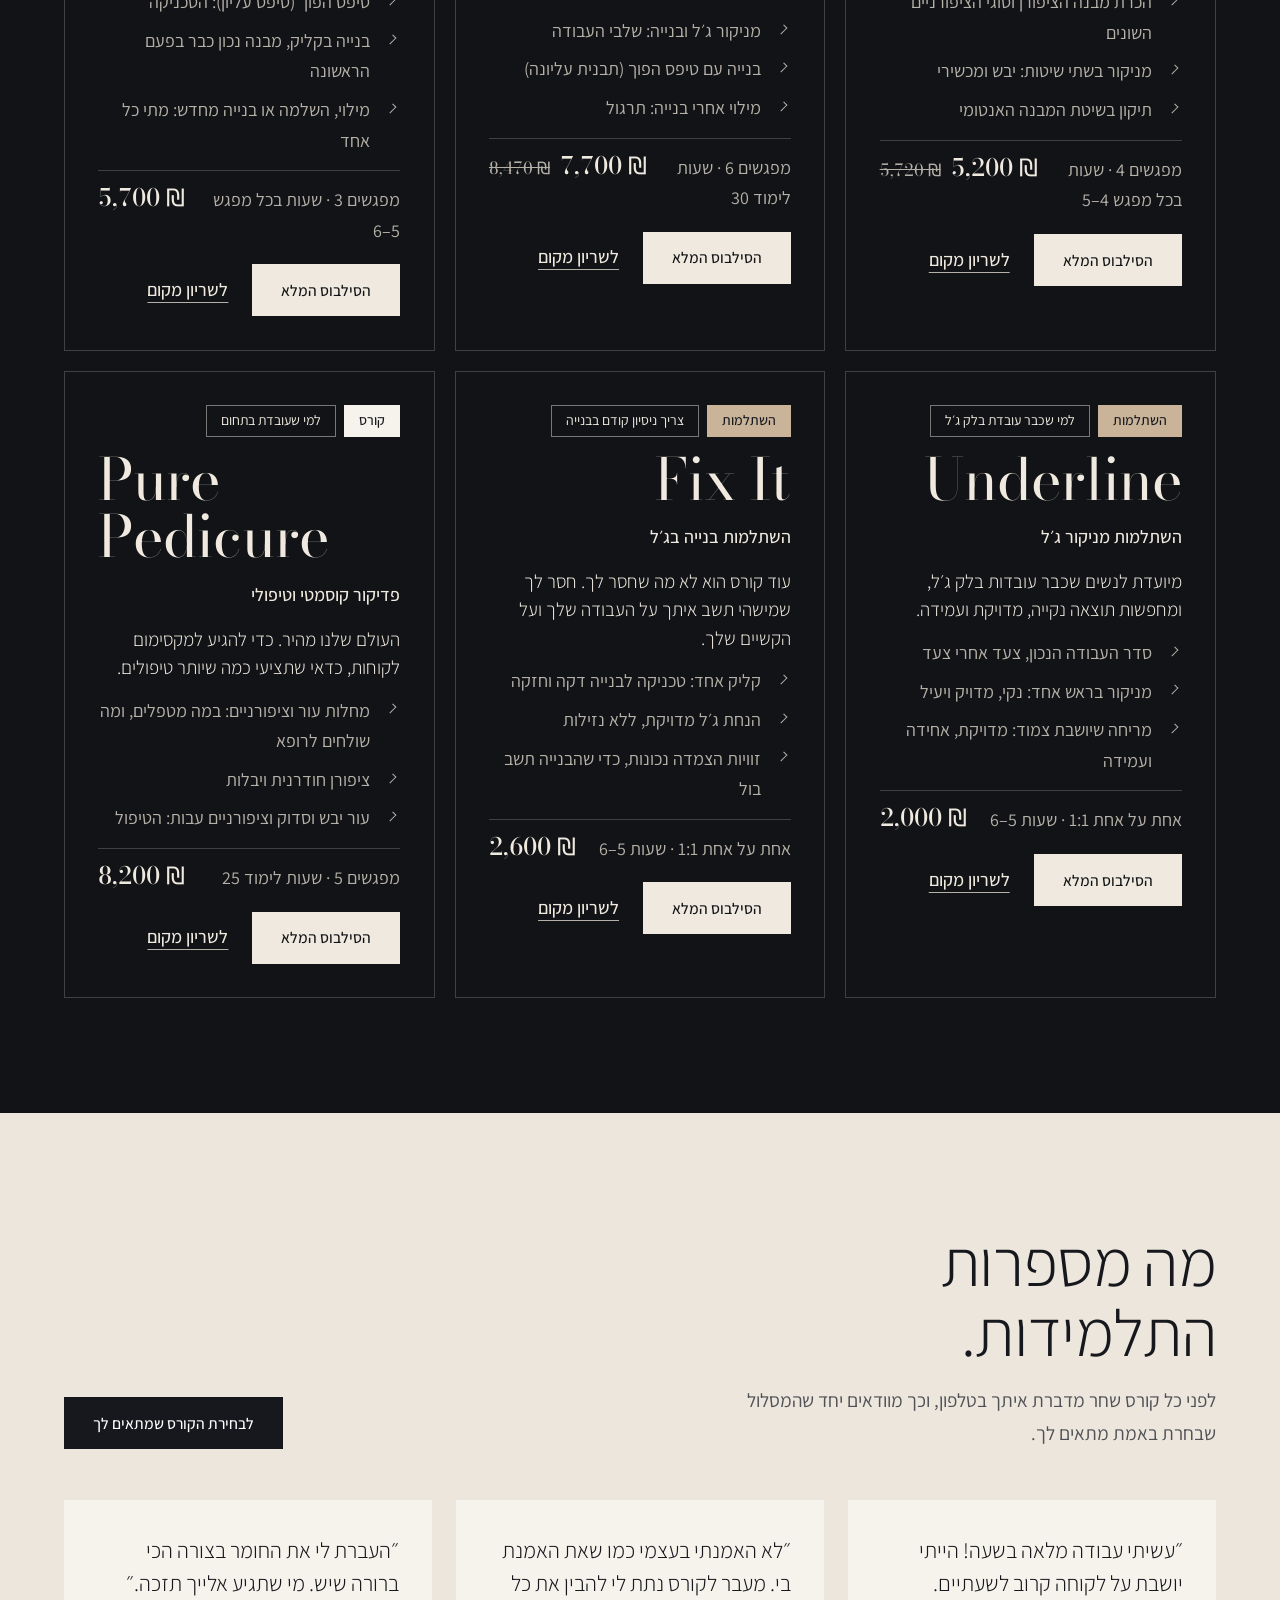
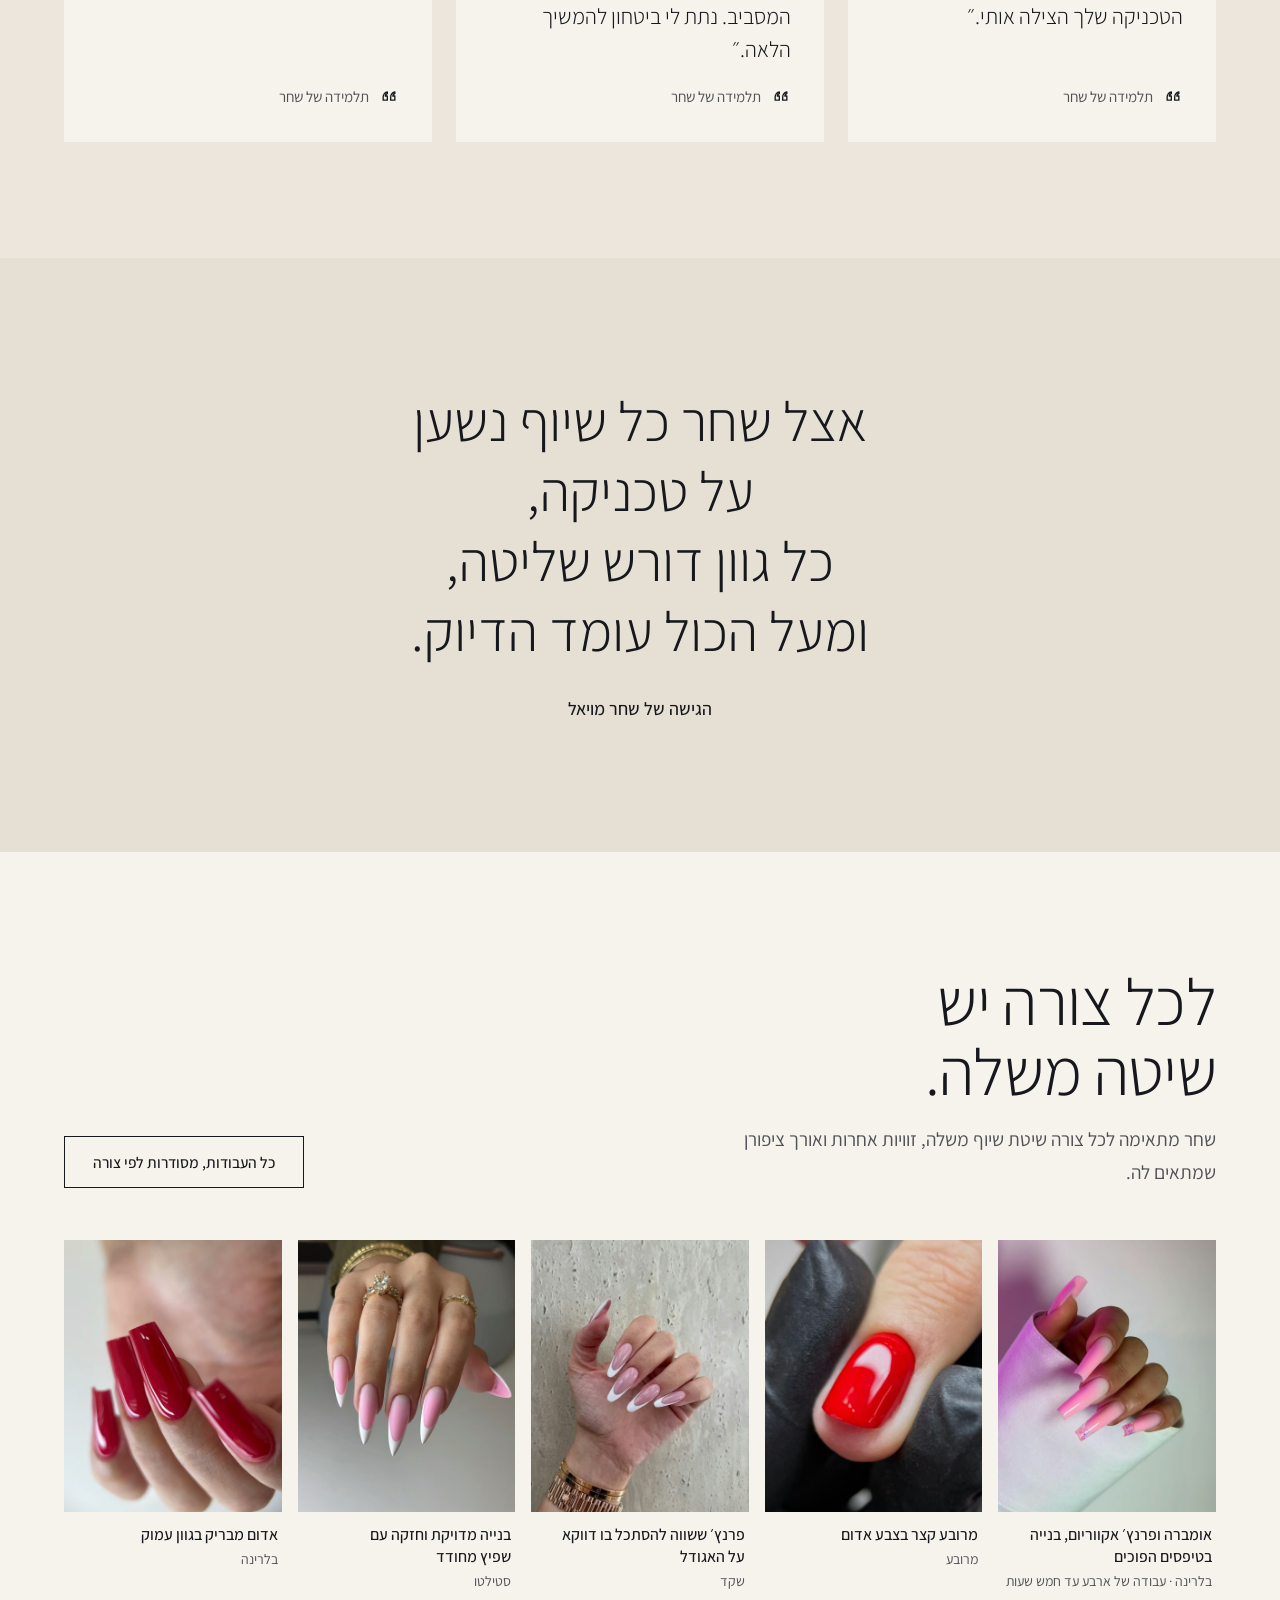
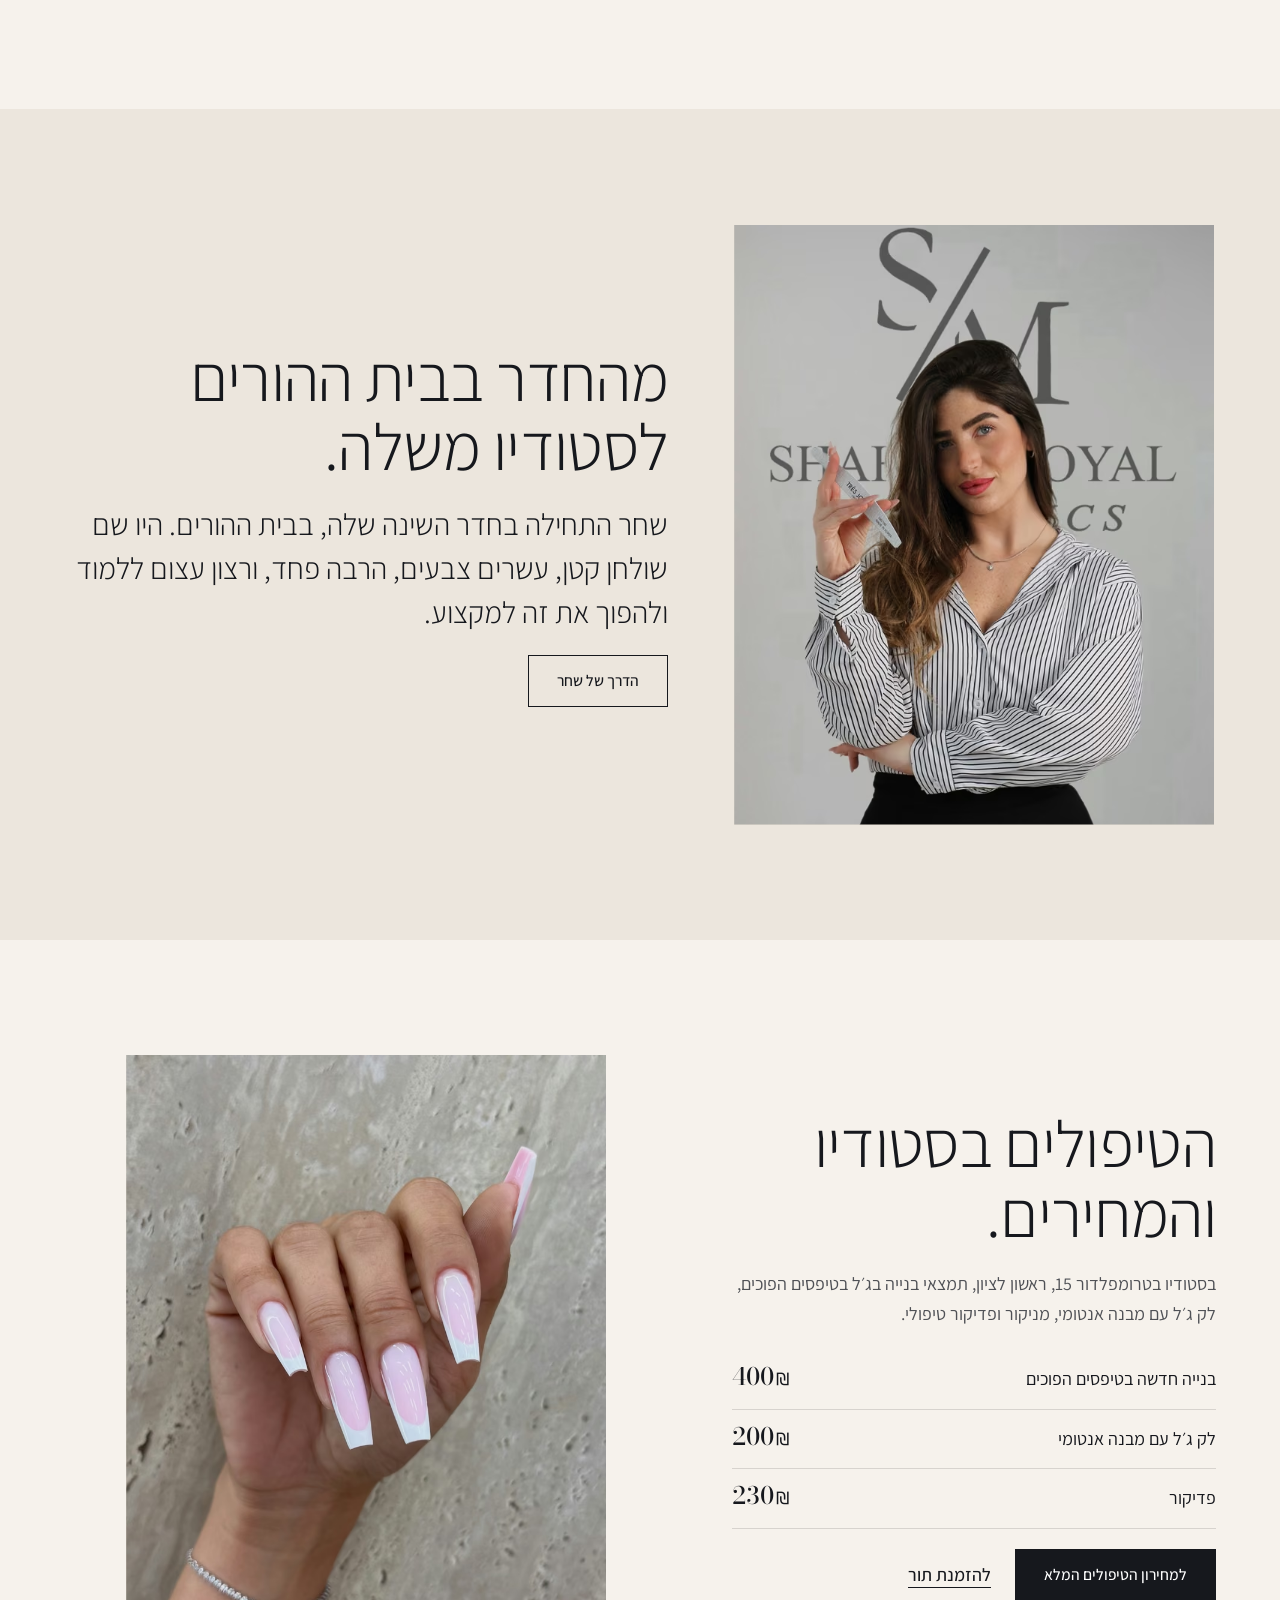
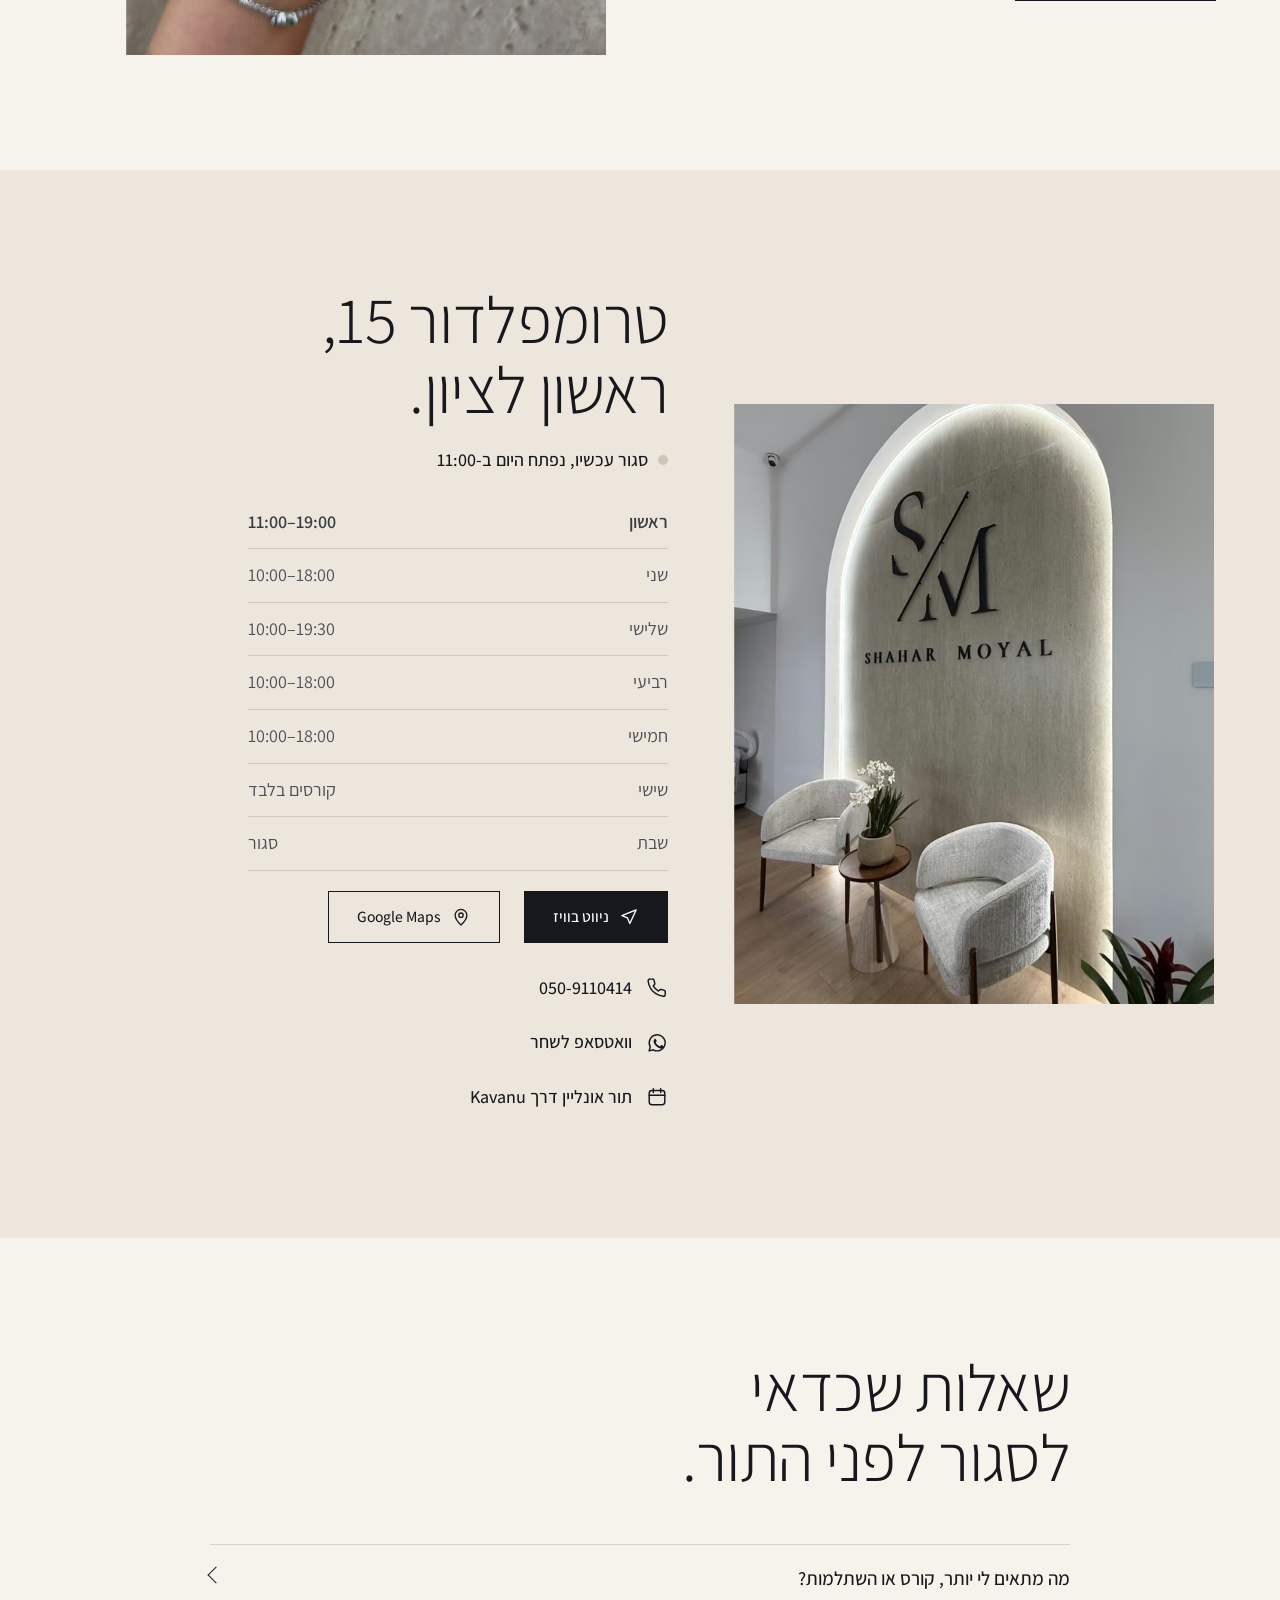
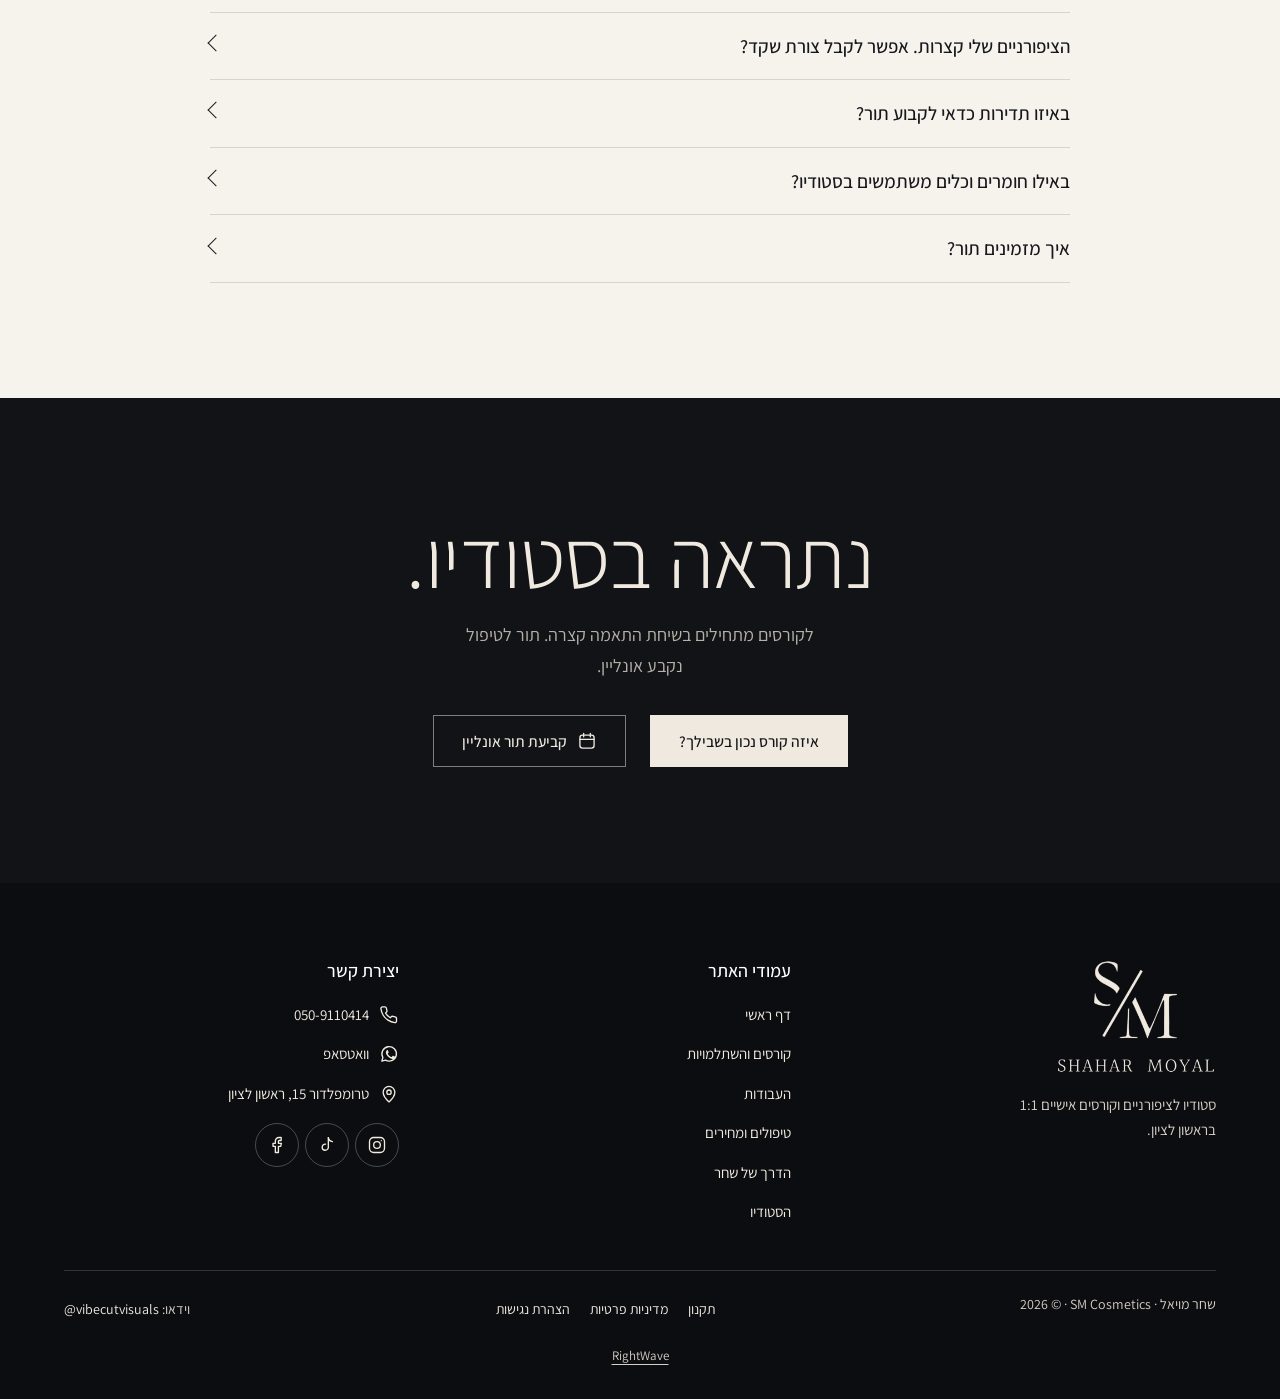
==== commit 5b1e29f7: "Fix tick lists breaking one word per line, underline privacy link in notice, redraw WhatsApp icon Co" ====
--- a/index.html
+++ b/index.html
@@ -25,9 +25,9 @@
 <meta name="theme-color" content="#111316">
 <link rel="icon" href="assets/brand/icon-64.png" type="image/png">
 <link rel="apple-touch-icon" href="assets/brand/icon-180.png">
-<link rel="stylesheet" href="styles.css?v=37">
+<link rel="stylesheet" href="styles.css?v=39">
 <link rel="preload" as="image" href="assets/video/studio-film-poster.webp" type="image/webp" fetchpriority="high">
-<script src="boot.js?v=37"></script>
+<script src="boot.js?v=39"></script>
 <script type="application/ld+json">{"@context": "https://schema.org", "@graph": [{"@type": "NailSalon", "@id": "https://shahar-moyal.1wp.site/#studio", "name": "שחר מויאל SM Cosmetics", "alternateName": "Shahar Moyal", "image": "https://shahar-moyal.1wp.site/assets/brand/og-share.jpg", "url": "https://shahar-moyal.1wp.site/", "telephone": "+972-50-911-0414", "priceRange": "₪₪", "address": {"@type": "PostalAddress", "streetAddress": "טרומפלדור 15", "addressLocality": "ראשון לציון", "addressCountry": "IL"}, "openingHoursSpecification": [{"@type": "OpeningHoursSpecification", "dayOfWeek": "Sunday", "opens": "11:00", "closes": "19:00"}, {"@type": "OpeningHoursSpecification", "dayOfWeek": "Monday", "opens": "10:00", "closes": "18:00"}, {"@type": "OpeningHoursSpecification", "dayOfWeek": "Tuesday", "opens": "10:00", "closes": "19:30"}, {"@type": "OpeningHoursSpecification", "dayOfWeek": "Wednesday", "opens": "10:00", "closes": "18:00"}, {"@type": "OpeningHoursSpecification", "dayOfWeek": "Thursday", "opens": "10:00", "closes": "18:00"}], "sameAs": ["https://www.instagram.com/shahar_moyal_sm/", "https://www.facebook.com/moyal850/", "https://www.tiktok.com/@shaharmoyalsm", "https://kavanu.co/sm-cosmetics"]}, {"@type": "Course", "name": "First Step", "description": "קורס למתחילות בלימוד אישי 1:1, מניקור לק ג׳ל ומבנה אנטומי, ב-4 מפגשים.", "inLanguage": "he", "provider": {"@id": "https://shahar-moyal.1wp.site/#studio"}, "offers": {"@type": "Offer", "category": "Paid", "price": "5200", "priceCurrency": "ILS"}}, {"@type": "Course", "name": "Pro Touch", "description": "קורס מורחב למתחילות בלימוד אישי 1:1, מניקור, לק ג׳ל ובניית ציפורניים בג׳ל, ב-6 מפגשים ו-30 שעות.", "inLanguage": "he", "provider": {"@id": "https://shahar-moyal.1wp.site/#studio"}, "offers": {"@type": "Offer", "category": "Paid", "price": "7700", "priceCurrency": "ILS"}}, {"@type": "Course", "name": "Set Up", "description": "קורס בנייה בג׳ל בלימוד אישי 1:1, מיועד למי שכבר עובדת עם לק ג׳ל, ב-3 מפגשים.", "inLanguage": "he", "provider": {"@id": "https://shahar-moyal.1wp.site/#studio"}, "offers": {"@type": "Offer", "category": "Paid", "price": "5700", "priceCurrency": "ILS"}}, {"@type": "Course", "name": "Underline", "description": "השתלמות במניקור ג׳ל למקצועיות, בלימוד אישי 1:1, באורך 5 עד 6 שעות.", "inLanguage": "he", "provider": {"@id": "https://shahar-moyal.1wp.site/#studio"}, "offers": {"@type": "Offer", "category": "Paid", "price": "2000", "priceCurrency": "ILS"}}, {"@type": "Course", "name": "Fix It", "description": "השתלמות בבנייה בג׳ל למקצועיות, בלימוד אישי 1:1, באורך 5 עד 6 שעות.", "inLanguage": "he", "provider": {"@id": "https://shahar-moyal.1wp.site/#studio"}, "offers": {"@type": "Offer", "category": "Paid", "price": "2600", "priceCurrency": "ILS"}}, {"@type": "Course", "name": "Pure Pedicure", "description": "קורס פדיקור קוסמטי וטיפולי בלימוד אישי 1:1, ב-5 מפגשים ו-25 שעות.", "inLanguage": "he", "provider": {"@id": "https://shahar-moyal.1wp.site/#studio"}, "offers": {"@type": "Offer", "category": "Paid", "price": "8200", "priceCurrency": "ILS"}}, {"@type": "FAQPage", "mainEntity": [{"@type": "Question", "name": "מה מתאים לי יותר, קורס או השתלמות?", "acceptedAnswer": {"@type": "Answer", "text": "למי שמתחילה מאפס שחר ממליצה על קורס בלבד. השתלמות נועדה למי שכבר עובדת בתחום ורוצה להשתפר. הלימוד תמיד מתקיים בסטודיו, אחת על אחת, ואפשר לבחור מסלול בוקר, ערב או שישי."}}, {"@type": "Question", "name": "הציפורניים שלי קצרות. אפשר לקבל צורת שקד?", "acceptedAnswer": {"@type": "Answer", "text": "כשהציפורן קצרה, אין הרבה מרחב לשנות את הצורה שלה. כדי שתיראה צרה יותר צריך לשייף את הקירות התומכים, ואז היא נחלשת ופחות יציבה. לכן שחר תציע לך שתי אפשרויות: להישאר באורך קצר ובריא, או לעשות בנייה שמעניקה מראה ארוך בדרך הנכונה."}}, {"@type": "Question", "name": "באיזו תדירות כדאי לקבוע תור?", "acceptedAnswer": {"@type": "Answer", "text": "ג׳ל ברגליים מחדשים כל 3 עד 4 שבועות. בבנייה, מועד החידוש נקבע לפי המבנה של הציפורן שלך. מבחינת שחר, המטרה של בנייה היא לא להחזיק איתה כמה שיותר זמן, אלא לשמור לאורך זמן על ציפורן שלמה, יציבה ומקצועית."}}, {"@type": "Question", "name": "באילו חומרים וכלים משתמשים בסטודיו?", "acceptedAnswer": {"@type": "Answer", "text": "בסטודיו משתמשים אך ורק בחומרים שנרכשים בישראל ומגיעים עם אישורים, פיקוח ואחריות. כל סט כלים מחוטא ומעוקר, והוא נפתח רק מול העיניים שלך."}}, {"@type": "Question", "name": "איך מזמינים תור?", "acceptedAnswer": {"@type": "Answer", "text": "אפשר להזמין תור אונליין ב-Kavanu, לשלוח הודעה בוואטסאפ או להתקשר למספר 050-9110414."}}]}]}</script>
 </head>
 <body>
@@ -44,7 +44,7 @@
   <nav class="sheet__nav" aria-label="תפריט"><a href="index.html" aria-current="page">דף ראשי</a><a href="academy.html">קורסים והשתלמויות</a><a href="work.html">העבודות</a><a href="treatments.html">טיפולים ומחירים</a><a href="about.html">הדרך של שחר</a><a href="index.html#visit">הסטודיו</a></nav>
   <div class="sheet__end">
     <a class="btn btn--red" href="https://kavanu.co/sm-cosmetics" target="_blank" rel="noopener"><svg class="ico" viewBox="0 0 24 24" aria-hidden="true"><rect x="3.5" y="5" width="17" height="15.5" rx="3"/><path d="M3.5 10h17M8 3v4M16 3v4"/></svg>קביעת תור אונליין</a>
-    <a class="btn" href="https://wa.me/972509110414" target="_blank" rel="noopener"><svg class="ico" viewBox="0 0 24 24" aria-hidden="true"><path d="M3.2 20.8l1.3-4.6a8.6 8.6 0 1 1 3.4 3.3z"/><path d="M9 8.4c-.3 2.7 3.9 6.9 6.6 6.6l.9-1.4-1.8-1.3-.9.8c-1-.5-2-1.5-2.5-2.5l.8-.9-1.3-1.8z"/></svg>וואטסאפ</a>
+    <a class="btn" href="https://wa.me/972509110414" target="_blank" rel="noopener"><svg class="ico" viewBox="0 0 24 24" aria-hidden="true"><path d="M3.4 20.6l1.25-4.45A8.7 8.7 0 1 1 7.9 19.4z" stroke-linejoin="round"/><path d="M9.05 7.7c.2-.4.42-.42.62-.42h.48c.17 0 .4.03.58.5l.8 1.9c.08.2.1.38-.02.55l-.38.58-.42.45c-.13.14-.27.3-.1.6.18.3.8 1.3 1.73 2.12 1.2 1.05 2.2 1.38 2.5 1.53.3.15.48.12.65-.08l.88-1.06c.2-.27.38-.22.63-.13l1.88.9c.26.12.43.2.5.3.06.12.06.68-.17 1.33-.24.65-1.38 1.26-1.9 1.3-.5.05-.98.23-3.27-.68-2.77-1.1-4.5-3.94-4.65-4.14-.13-.18-1.1-1.47-1.1-2.8 0-1.33.7-1.98.95-2.25z" fill="currentColor" stroke="none"/></svg>וואטסאפ</a>
     <p class="sheet__meta">טרומפלדור 15, ראשון לציון · <a href="tel:+972509110414"><bdi>050-9110414</bdi></a></p>
   </div>
 </div>
@@ -235,7 +235,7 @@
       </div>
       <div class="contact">
         <a href="tel:+972509110414"><svg class="ico" viewBox="0 0 24 24" aria-hidden="true"><path d="M21 16.4v2.8a1.9 1.9 0 0 1-2.1 1.9 18.6 18.6 0 0 1-8.1-2.9 18.3 18.3 0 0 1-5.6-5.6A18.6 18.6 0 0 1 2.3 4.4 1.9 1.9 0 0 1 4.2 2.3H7a1.9 1.9 0 0 1 1.9 1.6c.1.9.3 1.8.6 2.6a1.9 1.9 0 0 1-.4 2L7.9 9.7a15 15 0 0 0 5.6 5.6l1.2-1.2a1.9 1.9 0 0 1 2-.4c.8.3 1.7.5 2.6.6A1.9 1.9 0 0 1 21 16.4z"/></svg><bdi>050-9110414</bdi></a>
-        <a href="https://wa.me/972509110414" target="_blank" rel="noopener"><svg class="ico" viewBox="0 0 24 24" aria-hidden="true"><path d="M3.2 20.8l1.3-4.6a8.6 8.6 0 1 1 3.4 3.3z"/><path d="M9 8.4c-.3 2.7 3.9 6.9 6.6 6.6l.9-1.4-1.8-1.3-.9.8c-1-.5-2-1.5-2.5-2.5l.8-.9-1.3-1.8z"/></svg>וואטסאפ לשחר</a>
+        <a href="https://wa.me/972509110414" target="_blank" rel="noopener"><svg class="ico" viewBox="0 0 24 24" aria-hidden="true"><path d="M3.4 20.6l1.25-4.45A8.7 8.7 0 1 1 7.9 19.4z" stroke-linejoin="round"/><path d="M9.05 7.7c.2-.4.42-.42.62-.42h.48c.17 0 .4.03.58.5l.8 1.9c.08.2.1.38-.02.55l-.38.58-.42.45c-.13.14-.27.3-.1.6.18.3.8 1.3 1.73 2.12 1.2 1.05 2.2 1.38 2.5 1.53.3.15.48.12.65-.08l.88-1.06c.2-.27.38-.22.63-.13l1.88.9c.26.12.43.2.5.3.06.12.06.68-.17 1.33-.24.65-1.38 1.26-1.9 1.3-.5.05-.98.23-3.27-.68-2.77-1.1-4.5-3.94-4.65-4.14-.13-.18-1.1-1.47-1.1-2.8 0-1.33.7-1.98.95-2.25z" fill="currentColor" stroke="none"/></svg>וואטסאפ לשחר</a>
         <a href="https://kavanu.co/sm-cosmetics" target="_blank" rel="noopener"><svg class="ico" viewBox="0 0 24 24" aria-hidden="true"><rect x="3.5" y="5" width="17" height="15.5" rx="3"/><path d="M3.5 10h17M8 3v4M16 3v4"/></svg>תור אונליין דרך Kavanu</a>
       </div>
     </div>
@@ -276,7 +276,7 @@
         <p class="foot__t">יצירת קשר</p>
         <div class="foot__list">
           <a href="tel:+972509110414"><svg class="ico" viewBox="0 0 24 24" aria-hidden="true"><path d="M21 16.4v2.8a1.9 1.9 0 0 1-2.1 1.9 18.6 18.6 0 0 1-8.1-2.9 18.3 18.3 0 0 1-5.6-5.6A18.6 18.6 0 0 1 2.3 4.4 1.9 1.9 0 0 1 4.2 2.3H7a1.9 1.9 0 0 1 1.9 1.6c.1.9.3 1.8.6 2.6a1.9 1.9 0 0 1-.4 2L7.9 9.7a15 15 0 0 0 5.6 5.6l1.2-1.2a1.9 1.9 0 0 1 2-.4c.8.3 1.7.5 2.6.6A1.9 1.9 0 0 1 21 16.4z"/></svg><bdi>050-9110414</bdi></a>
-          <a href="https://wa.me/972509110414" target="_blank" rel="noopener"><svg class="ico" viewBox="0 0 24 24" aria-hidden="true"><path d="M3.2 20.8l1.3-4.6a8.6 8.6 0 1 1 3.4 3.3z"/><path d="M9 8.4c-.3 2.7 3.9 6.9 6.6 6.6l.9-1.4-1.8-1.3-.9.8c-1-.5-2-1.5-2.5-2.5l.8-.9-1.3-1.8z"/></svg>וואטסאפ</a>
+          <a href="https://wa.me/972509110414" target="_blank" rel="noopener"><svg class="ico" viewBox="0 0 24 24" aria-hidden="true"><path d="M3.4 20.6l1.25-4.45A8.7 8.7 0 1 1 7.9 19.4z" stroke-linejoin="round"/><path d="M9.05 7.7c.2-.4.42-.42.62-.42h.48c.17 0 .4.03.58.5l.8 1.9c.08.2.1.38-.02.55l-.38.58-.42.45c-.13.14-.27.3-.1.6.18.3.8 1.3 1.73 2.12 1.2 1.05 2.2 1.38 2.5 1.53.3.15.48.12.65-.08l.88-1.06c.2-.27.38-.22.63-.13l1.88.9c.26.12.43.2.5.3.06.12.06.68-.17 1.33-.24.65-1.38 1.26-1.9 1.3-.5.05-.98.23-3.27-.68-2.77-1.1-4.5-3.94-4.65-4.14-.13-.18-1.1-1.47-1.1-2.8 0-1.33.7-1.98.95-2.25z" fill="currentColor" stroke="none"/></svg>וואטסאפ</a>
           <a href="index.html#visit"><svg class="ico" viewBox="0 0 24 24" aria-hidden="true"><path d="M12 21.5s7-6.2 7-11.6a7 7 0 1 0-14 0c0 5.4 7 11.6 7 11.6z"/><circle cx="12" cy="9.8" r="2.6"/></svg>טרומפלדור 15, ראשון לציון</a>
         </div>
         <div class="foot__social">
@@ -294,9 +294,9 @@
 <nav class="dock" aria-label="פעולות מהירות" data-dock data-away>
   <a href="academy.html">קורסים</a>
   <a href="https://kavanu.co/sm-cosmetics" target="_blank" rel="noopener"><svg class="ico" viewBox="0 0 24 24" aria-hidden="true"><rect x="3.5" y="5" width="17" height="15.5" rx="3"/><path d="M3.5 10h17M8 3v4M16 3v4"/></svg>קביעת תור</a>
-  <a href="https://wa.me/972509110414" target="_blank" rel="noopener"><svg class="ico" viewBox="0 0 24 24" aria-hidden="true"><path d="M3.2 20.8l1.3-4.6a8.6 8.6 0 1 1 3.4 3.3z"/><path d="M9 8.4c-.3 2.7 3.9 6.9 6.6 6.6l.9-1.4-1.8-1.3-.9.8c-1-.5-2-1.5-2.5-2.5l.8-.9-1.3-1.8z"/></svg>וואטסאפ</a>
+  <a href="https://wa.me/972509110414" target="_blank" rel="noopener"><svg class="ico" viewBox="0 0 24 24" aria-hidden="true"><path d="M3.4 20.6l1.25-4.45A8.7 8.7 0 1 1 7.9 19.4z" stroke-linejoin="round"/><path d="M9.05 7.7c.2-.4.42-.42.62-.42h.48c.17 0 .4.03.58.5l.8 1.9c.08.2.1.38-.02.55l-.38.58-.42.45c-.13.14-.27.3-.1.6.18.3.8 1.3 1.73 2.12 1.2 1.05 2.2 1.38 2.5 1.53.3.15.48.12.65-.08l.88-1.06c.2-.27.38-.22.63-.13l1.88.9c.26.12.43.2.5.3.06.12.06.68-.17 1.33-.24.65-1.38 1.26-1.9 1.3-.5.05-.98.23-3.27-.68-2.77-1.1-4.5-3.94-4.65-4.14-.13-.18-1.1-1.47-1.1-2.8 0-1.33.7-1.98.95-2.25z" fill="currentColor" stroke="none"/></svg>וואטסאפ</a>
 </nav>
-<a class="wa-float" href="https://wa.me/972509110414" target="_blank" rel="noopener" aria-label="וואטסאפ לשחר"><svg class="ico" viewBox="0 0 24 24" aria-hidden="true"><path d="M3.2 20.8l1.3-4.6a8.6 8.6 0 1 1 3.4 3.3z"/><path d="M9 8.4c-.3 2.7 3.9 6.9 6.6 6.6l.9-1.4-1.8-1.3-.9.8c-1-.5-2-1.5-2.5-2.5l.8-.9-1.3-1.8z"/></svg></a>
+<a class="wa-float" href="https://wa.me/972509110414" target="_blank" rel="noopener" aria-label="וואטסאפ לשחר"><svg class="ico" viewBox="0 0 24 24" aria-hidden="true"><path d="M3.4 20.6l1.25-4.45A8.7 8.7 0 1 1 7.9 19.4z" stroke-linejoin="round"/><path d="M9.05 7.7c.2-.4.42-.42.62-.42h.48c.17 0 .4.03.58.5l.8 1.9c.08.2.1.38-.02.55l-.38.58-.42.45c-.13.14-.27.3-.1.6.18.3.8 1.3 1.73 2.12 1.2 1.05 2.2 1.38 2.5 1.53.3.15.48.12.65-.08l.88-1.06c.2-.27.38-.22.63-.13l1.88.9c.26.12.43.2.5.3.06.12.06.68-.17 1.33-.24.65-1.38 1.26-1.9 1.3-.5.05-.98.23-3.27-.68-2.77-1.1-4.5-3.94-4.65-4.14-.13-.18-1.1-1.47-1.1-2.8 0-1.33.7-1.98.95-2.25z" fill="currentColor" stroke="none"/></svg></a>
 <dialog class="lb" data-lb aria-label="עבודה">
   <figure class="lb__fig"><img data-lb-img alt=""><figcaption data-lb-cap></figcaption></figure>
   <div class="lb__end">
@@ -311,6 +311,6 @@
   <p class="consent__p">האתר לא משתמש בעוגיות מעקב, פרסום או סטטיסטיקה. נשמרים רק נתונים טכניים שנחוצים כדי שהאתר יעבוד. בהמשך הגלישה את מאשרת את <a class="link" href="privacy.html">מדיניות הפרטיות</a>.</p>
   <button class="btn btn--sm consent__ok" type="button" data-consent-ok>אישור</button>
 </section>
-<script src="app.js?v=37" defer></script>
+<script src="app.js?v=39" defer></script>
 </body>
 </html>
--- a/styles.css
+++ b/styles.css
@@ -509,8 +509,8 @@
 .spec dt { font-size: .875rem; }
 .spec dd { font: 500 1.5rem/1.1 var(--f-display); color: var(--ink); }
 .ticks { list-style: none; padding: 0; display: grid; gap: 8px; }
-.ticks li { display: grid; grid-template-columns: 20px 1fr; gap: 10px; align-items: start; }
-.ticks li::before { content: ""; width: 9px; height: 5px; margin-top: .6em; border-inline-start: 1.8px solid var(--lacquer); border-bottom: 1.8px solid var(--lacquer); transform: rotate(-45deg); }
+.ticks li { position: relative; padding-inline-start: 30px; }
+.ticks li::before { content: ""; position: absolute; inset-inline-start: 4px; top: 0; width: 9px; height: 5px; margin-top: .6em; border-inline-start: 1.8px solid var(--lacquer); border-bottom: 1.8px solid var(--lacquer); transform: rotate(-45deg); }
 .dark .ticks li::before { border-color: var(--on-dark-2); }
 .syl { border-top: 1px solid var(--line); }
 .syl > summary { list-style: none; cursor: pointer; display: flex; justify-content: space-between; align-items: center; gap: 16px; padding: 18px 0 0; font-weight: 500; color: var(--ink); }
@@ -888,7 +888,8 @@
 @media (min-width: 960px) {
   .wa-float { background: #1ba34e; border-color: #1ba34e; color: #fff; }
   .wa-float:hover { background: #178f45; border-color: #178f45; color: #fff; }
-  .wa-float .ico { stroke-width: 1.8; }
+  .wa-float { box-shadow: 0 6px 18px rgba(27, 163, 78, .32); }
+  .wa-float .ico { width: 30px; height: 30px; stroke-width: 1.7; }
 }
 
 /* phone: testimonials slide sideways instead of stacking, and the hero buttons run the full width (Gal, 23/11) */
@@ -977,7 +978,8 @@
 .consent[hidden] { display: none; }
 .consent__t { grid-column: 1 / -1; font-weight: 600; font-size: 1rem; margin: 0; }
 .consent__p { margin: 0; font-size: .9375rem; line-height: 1.55; color: rgba(255, 255, 255, .86); }
-.consent .link { color: #fff; }
+.consent .link { color: #fff; font-weight: 600; text-decoration: underline; text-decoration-thickness: 1.5px; text-underline-offset: 4px; }
+.consent .link:hover { text-decoration-thickness: 2.5px; }
 .consent__ok { background: #fff; color: var(--ink); border-color: #fff; min-height: 44px; align-self: end; }
 .consent__ok:hover, .consent__ok:focus-visible { background: var(--porcelain); color: var(--ink); }
 .consent__ok:focus-visible, .consent .link:focus-visible { outline: 2px solid #fff; outline-offset: 3px; }
